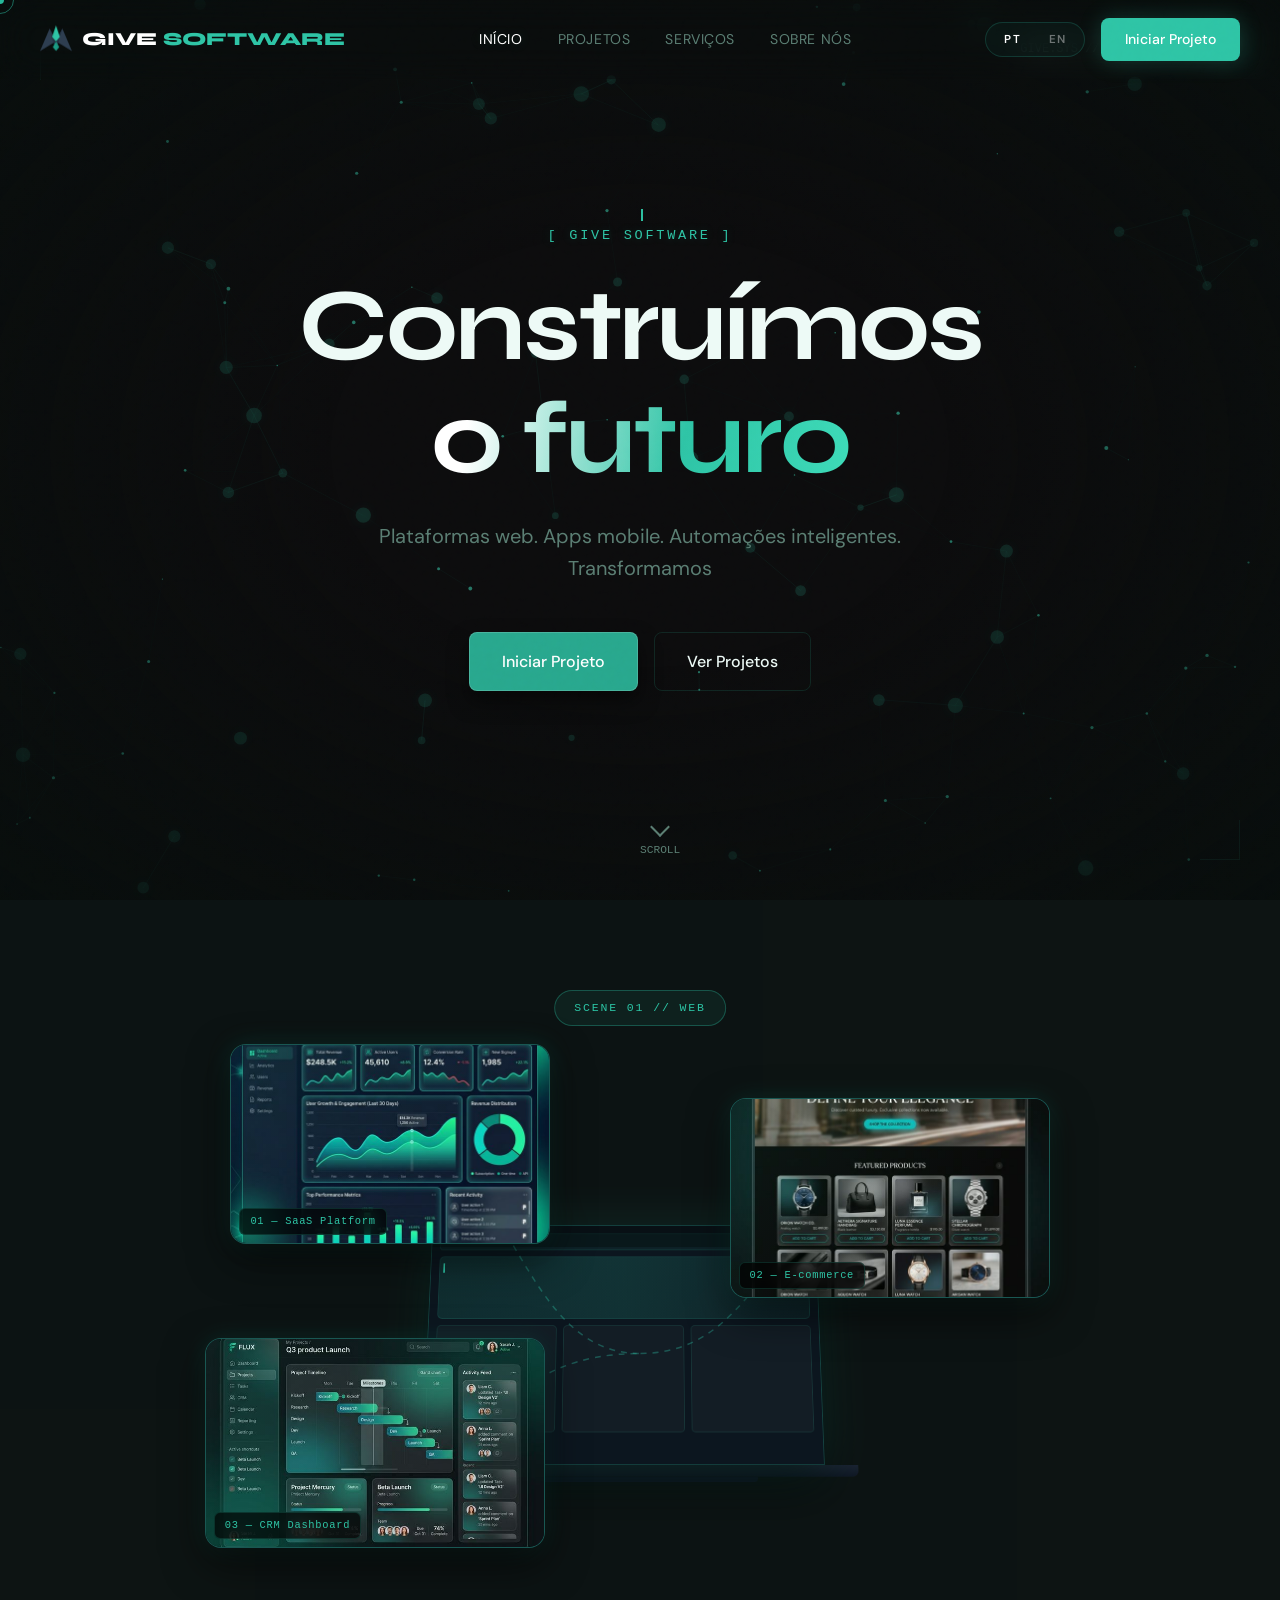
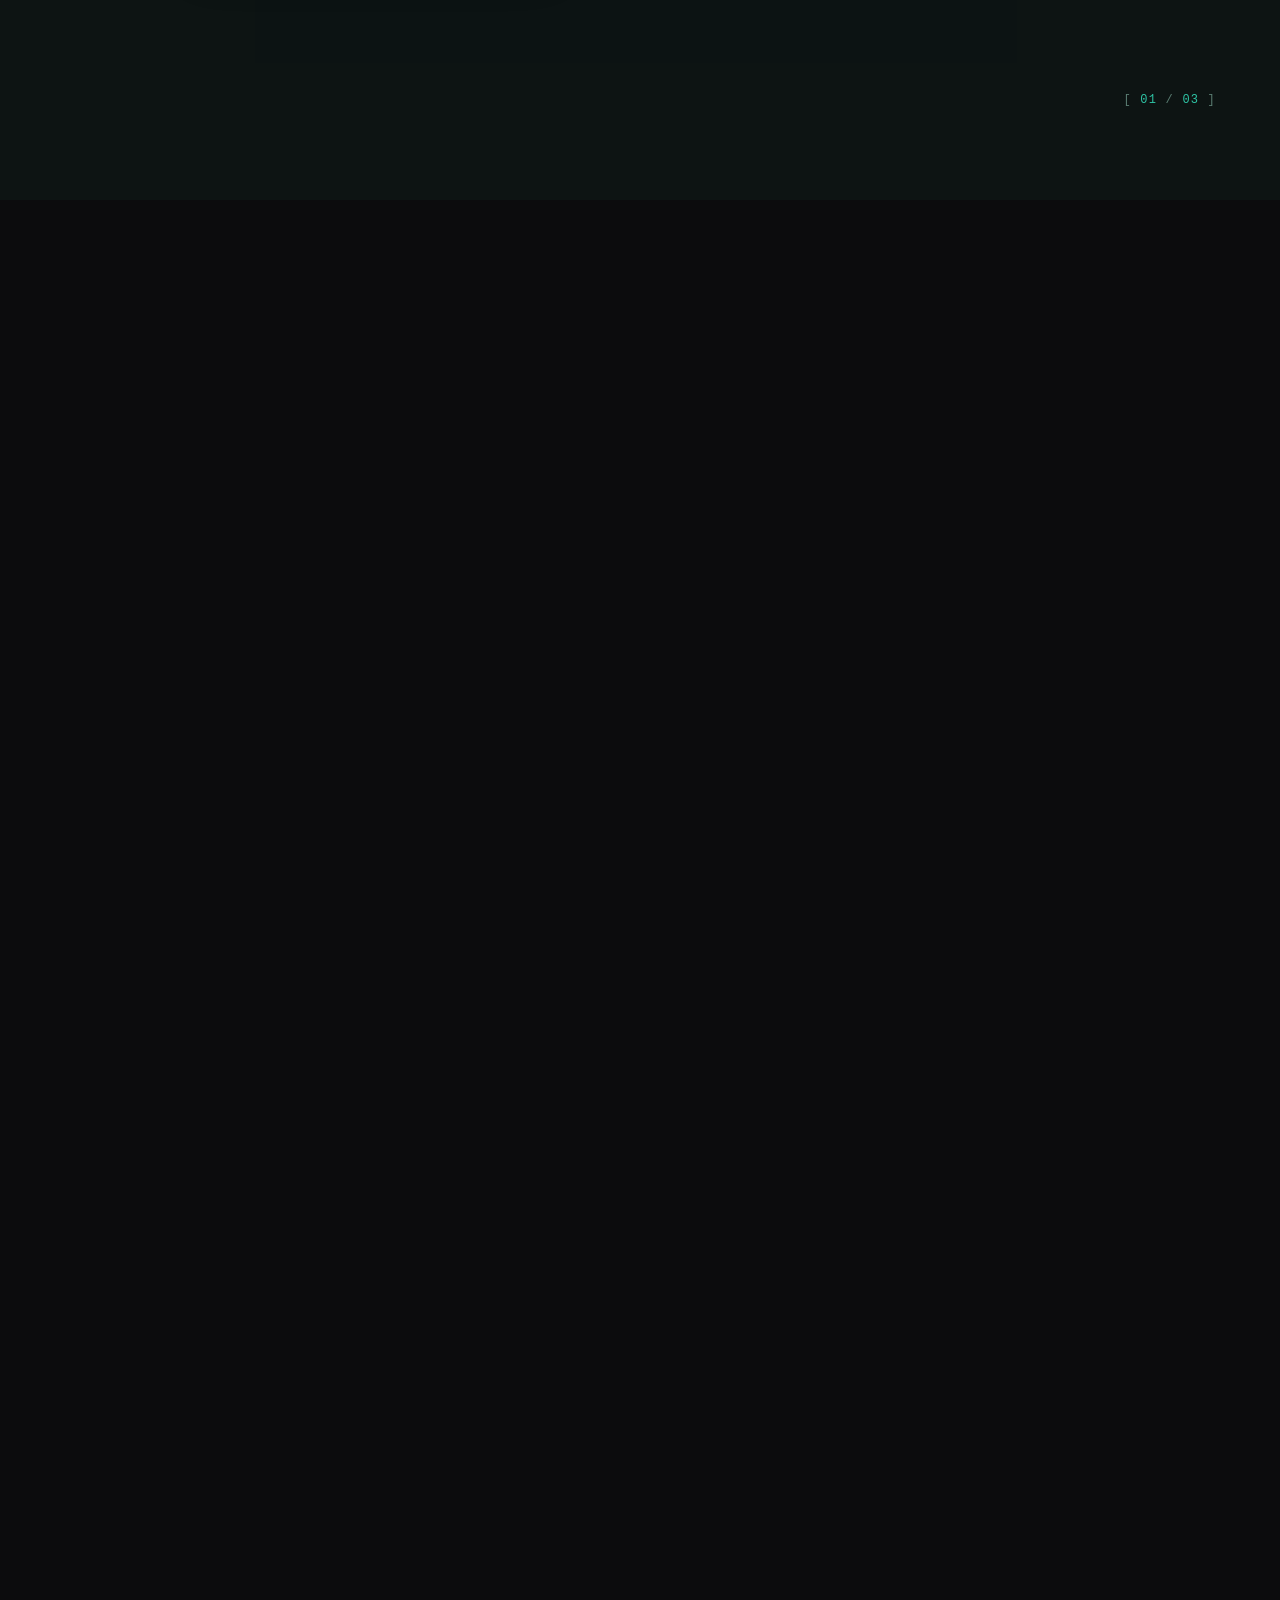
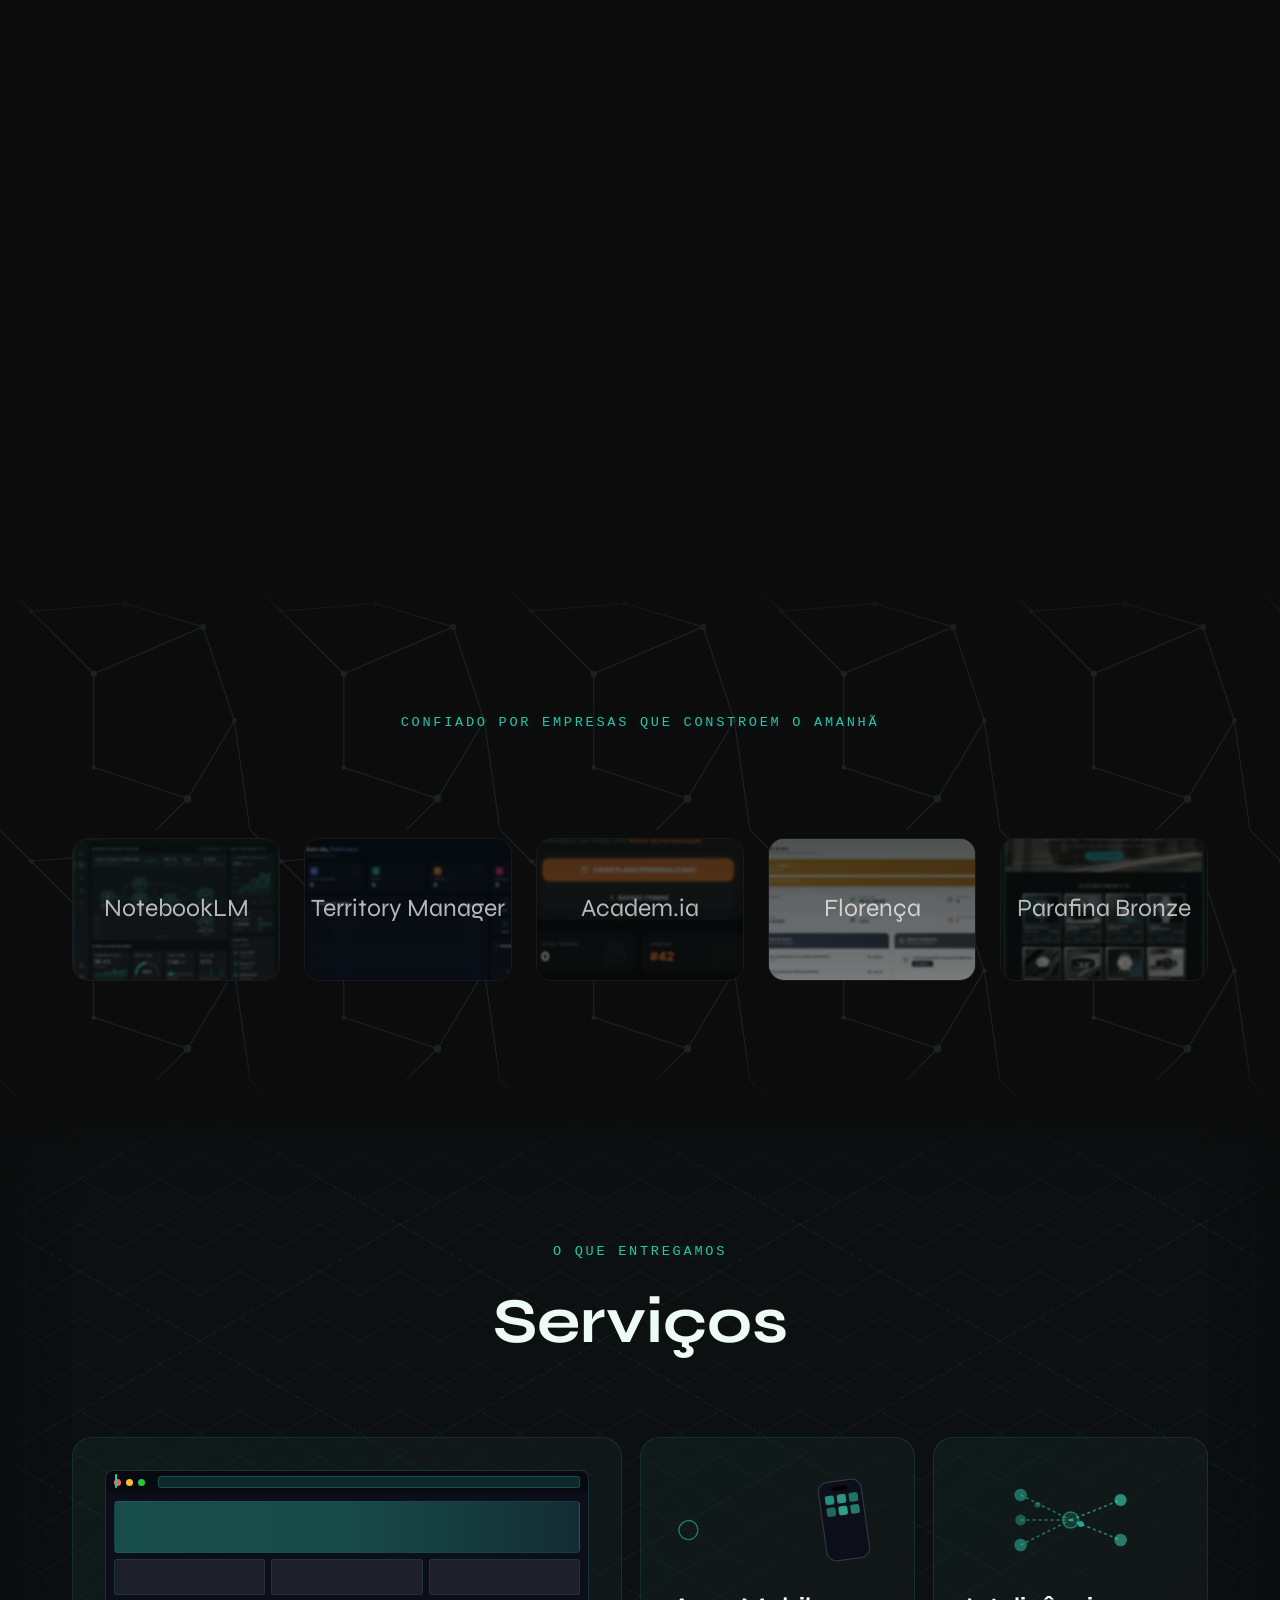
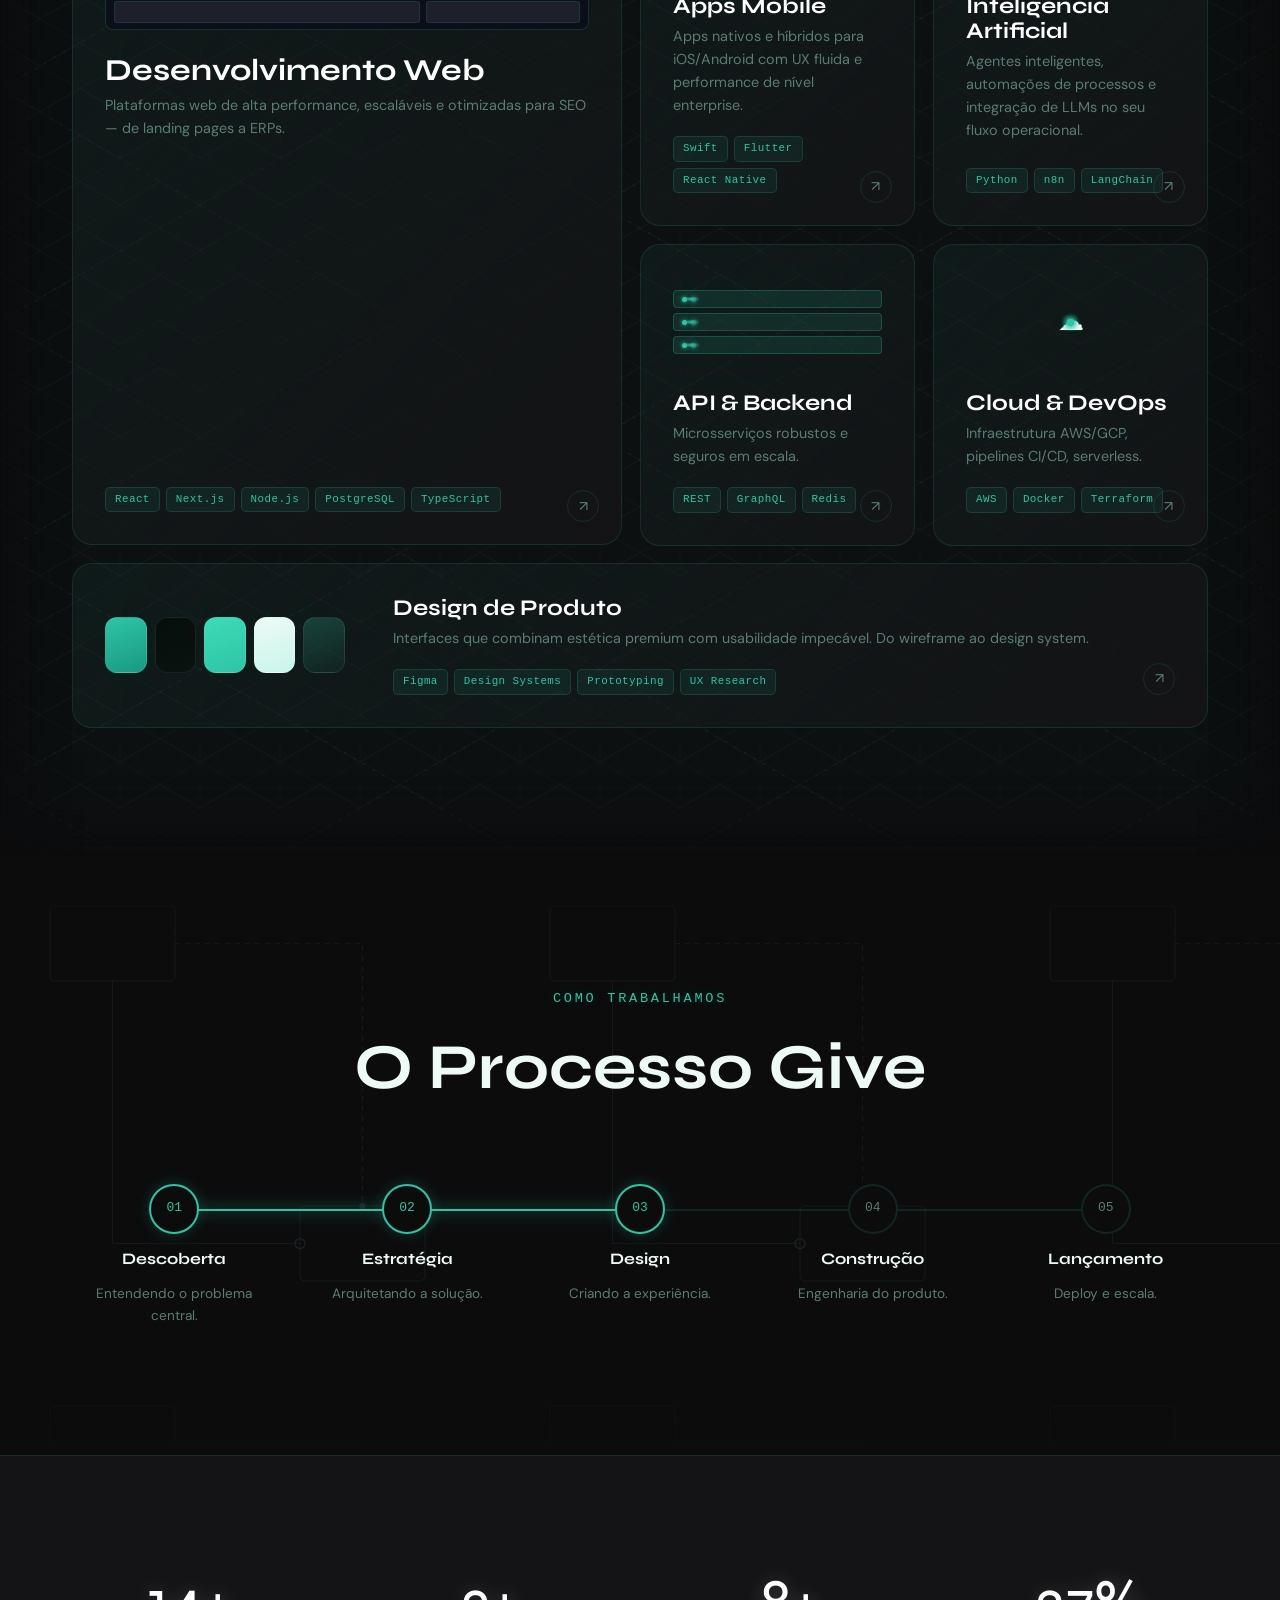
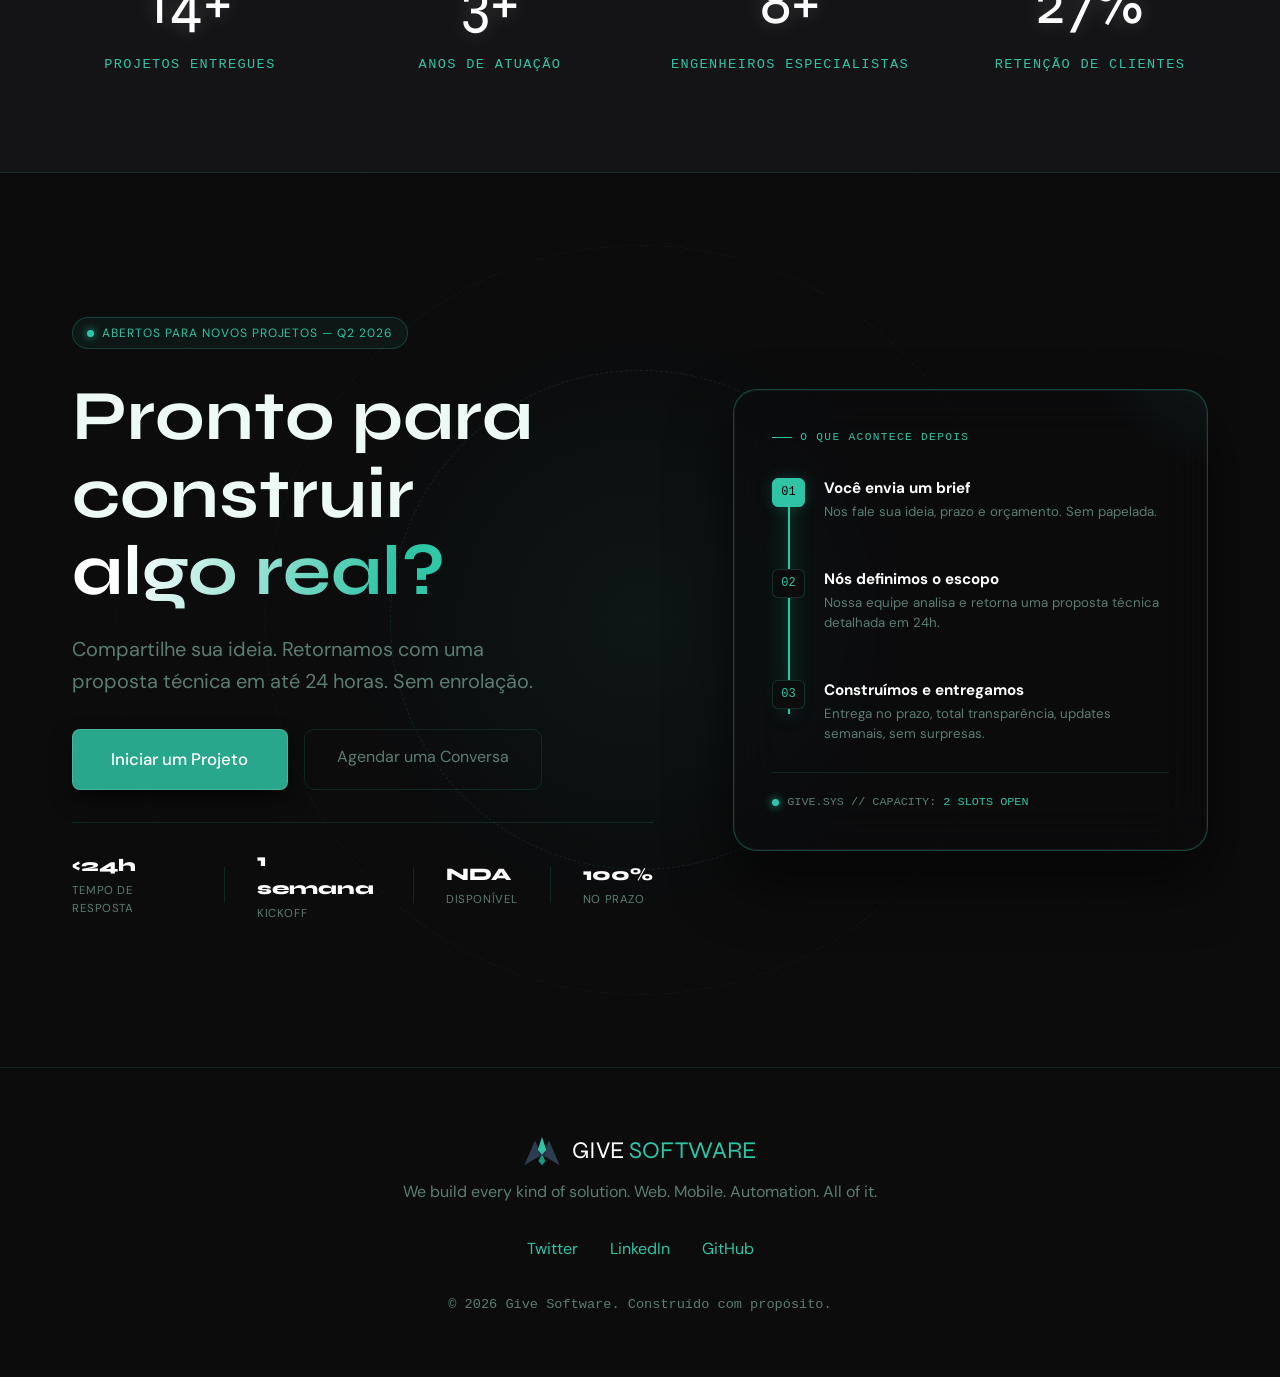
==== index.html @ 3ec0710e "Initial commit" ====
<!DOCTYPE html>
<html lang="pt-BR">
<head>
  <meta charset="UTF-8">
  <meta name="viewport" content="width=device-width, initial-scale=1.0">
  <title>Give Software | Premium Tech Solutions</title>
  
  <link rel="preconnect" href="https://fonts.googleapis.com">
  <link rel="preconnect" href="https://fonts.gstatic.com" crossorigin>
  <link href="https://fonts.googleapis.com/css2?family=DM+Sans:wght@400;500&family=Syne:wght@700;800&display=swap" rel="stylesheet">
  <script src="lang.js"></script>
  <style>
    /* ── LANG TOGGLE — styles injected by lang.js ── */
    :root {
      --bg: #0c0c0d;
      --bg-2: #141416;
      --bg-card: #161618;
      --accent: #2ec4a5;
      --accent-glow: rgba(46,196,165,0.22);
      --accent-dim: rgba(46,196,165,0.08);
      --text: #edfaf6;
      --text-muted: #5a7d72;
      --border: rgba(46,196,165,0.14);
      --border-accent: rgba(46,196,165,0.32);
      --radius: 16px;
      --font-display: 'Syne', sans-serif;
      --font-body: 'DM Sans', sans-serif;
    }

    * {
      box-sizing: border-box;
      margin: 0;
      padding: 0;
    }

    body {
      background-color: #0c0c0d;
      color: var(--text);
      font-family: var(--font-body);
      overflow-x: hidden;
      line-height: 1.6;
    }

    /* ── Cinematic Noise ── */
    body::after {
      content: ""; position: fixed; inset: 0; pointer-events: none; z-index: 9999;
      background-image: url("data:image/svg+xml,%3Csvg viewBox='0 0 200 200' xmlns='http://www.w3.org/2000/svg'%3E%3Cfilter id='noiseFilter'%3E%3CfeTurbulence type='fractalNoise' baseFrequency='0.7' numOctaves='3' stitchTiles='stitch'/%3E%3C/filter%3E%3Crect width='100%25' height='100%25' filter='url(%23noiseFilter)'/%3E%3C/svg%3E");
      opacity: 0.05; mix-blend-mode: overlay;
    }

    h1, h2, h3, h4 {
      font-family: var(--font-display);
      line-height: 1.1;
      margin-bottom: 1rem;
    }

    a {
      color: inherit;
      text-decoration: none;
    }

    /* Typography */
    .hero-h1 {
      font-size: clamp(3rem, 8vw, 7.5rem);
      letter-spacing: -0.03em;
      margin-bottom: 1.5rem;
    }

    .hero-h1 .glow-text {
      background: linear-gradient(100deg, #fff 10%, #2ec4a5 60%, #3ddbb8 100%);
      -webkit-background-clip: text;
      background-clip: text;
      -webkit-text-fill-color: transparent;
      display: inline-block;
    }

    .pre-title {
      font-family: monospace;
      font-size: 0.85rem;
      letter-spacing: 0.2em;
      color: var(--accent);
      text-transform: uppercase;
      margin-bottom: 1.5rem;
      display: inline-block;
      text-shadow: 0 0 10px var(--accent-glow);
    }

    .sub-title {
      font-size: clamp(1rem, 2vw, 1.25rem);
      color: var(--text-muted);
      max-width: 600px;
      margin: 0 auto 3rem;
    }

    /* Hero Section */
    .hero {
      position: relative;
      height: 100vh;
      display: flex;
      flex-direction: column;
      align-items: center;
      justify-content: center;
      text-align: center;
      overflow: hidden;
    }

    #hero-canvas {
      position: absolute;
      top: 0; left: 0; width: 100%; height: 100%;
      z-index: 0;
      opacity: 0.6;
    }

    .hero-content {
      position: relative;
      z-index: 2;
      padding: 0 2rem;
    }

    /* HUD Elements */
    .hud-corner {
      position: absolute;
      width: 40px; height: 40px;
      border: 1px solid var(--border);
      opacity: 0.5;
      z-index: 1;
    }
    .hud-tl { top: 40px; left: 40px; border-right: none; border-bottom: none; }
    .hud-br { bottom: 40px; right: 40px; border-left: none; border-top: none; }
    
    .status-bar {
      position: absolute;
      top: 40px; right: 40px;
      font-family: monospace;
      font-size: 0.75rem;
      color: var(--text-muted);
      z-index: 2;
      display: flex;
      align-items: center;
      gap: 10px;
    }

    .blink {
      width: 8px; height: 12px;
      background: var(--accent);
      display: inline-block;
      animation: blink 1s step-end infinite;
    }

    @keyframes blink { 50% { opacity: 0; } }



    /* CTA Buttons (Glassmorphic) */
    .btn-group {
      display: flex;
      gap: 1rem;
      justify-content: center;
    }

    .btn {
      padding: 1rem 2rem;
      border-radius: 8px;
      font-weight: 500;
      font-family: var(--font-body);
      cursor: pointer;
      transition: all 0.3s ease;
      display: inline-flex;
      align-items: center;
      justify-content: center;
    }

    .btn-primary { 
      background: rgba(46,196,165,0.85); border: 1px solid rgba(255,255,255,0.15);
      color: #fff; position: relative; overflow: hidden;
      box-shadow: 0 10px 20px rgba(0,0,0,0.5); 
    }
    .btn-primary::after {
      content: ''; position: absolute; inset: 0;
      background: linear-gradient(105deg, transparent, rgba(255,255,255,0.4), transparent);
      transform: translateX(-100%); transition: transform 0.6s ease;
    }
    .btn-primary:hover { 
      background: rgba(46,196,165,1); transform: translateY(-2px);
      box-shadow: 0 15px 30px rgba(0,0,0,0.6), inset 0 1px 0 rgba(255,255,255,0.2); 
    }
    .btn-primary:hover::after { transform: translateX(100%); }

    .btn-ghost {
      background: transparent;
      color: var(--text);
      border: 1px solid var(--border);
      backdrop-filter: blur(5px);
    }

    .btn-ghost:hover {
      border-color: rgba(255,255,255,0.3);
      transform: translateY(-2px);
      background: rgba(255,255,255,0.05);
    }

    .scroll-indicator {
      position: absolute;
      bottom: 40px;
      left: 50%;
      transform: translateX(-50%);
      display: flex;
      flex-direction: column;
      align-items: center;
      gap: 8px;
      font-family: monospace;
      font-size: 0.7rem;
      color: var(--text-muted);
      z-index: 2;
    }

    .chevron {
      width: 14px; height: 14px;
      border-right: 2px solid var(--text-muted);
      border-bottom: 2px solid var(--text-muted);
      transform: rotate(45deg);
      animation: bounce 2s infinite;
    }

    @keyframes bounce {
      0%, 20%, 50%, 80%, 100% { transform: translateY(0) rotate(45deg); }
      40% { transform: translateY(-10px) rotate(45deg); }
      60% { transform: translateY(-5px) rotate(45deg); }
    }

    /* Scroll animations config */
    .hero-entrance {
      opacity: 0;
      transform: translateY(20px);
      animation: fadeUp 0.8s cubic-bezier(0.16, 1, 0.3, 1) forwards;
    }

    @keyframes fadeUp {
      to { opacity: 1; transform: translateY(0); }
    }

    .delay-1 { animation-delay: 0.2s; }
    .delay-2 { animation-delay: 0.4s; }
    .delay-3 { animation-delay: 0.6s; }
    .delay-4 { animation-delay: 0.8s; }

    /* --- SCROLL JOURNEY --- */
    .journey{position:relative;height:320vh}
    .journey-sticky{position:sticky;top:0;height:100vh;overflow:hidden;display:flex;align-items:center;justify-content:center}

    /* progress bar */
    .journey-bar{position:absolute;top:0;left:0;height:2px;background:linear-gradient(90deg,var(--blue),var(--cyan));width:0;z-index:10;transition:width .05s linear;box-shadow:0 0 12px var(--blue-glow)}

    /* scene label */
    .scene-badge{position:absolute;top:10%;left:50%;transform:translateX(-50%);font-family:monospace;font-size:.72rem;letter-spacing:.16em;color:var(--accent);border:1px solid var(--border-accent);background:var(--accent-dim);padding:.5rem 1.2rem;border-radius:20px;opacity:0;transition:opacity .5s;pointer-events:none}
    .scene-bottom{position:absolute;bottom:10%;left:0;right:0;text-align:center;opacity:0;transform:translateY(16px);transition:all .5s;pointer-events:none}
    .scene-bottom h3{font-family:var(--font-display);font-size:clamp(1.6rem,3vw,2.4rem);font-weight:800;letter-spacing:-.02em;margin-bottom:.5rem;color:#fff}
    .scene-bottom p{color:var(--text-muted);font-size:.95rem}

    /* floating code fragments — hidden */
    .code-frag{display:none}

    /* ── PROJECT SHOWCASE ORBITALS ───────────────────── */
    /* Orbital wrapper: handles absolute positioning & continuous float */
    .proj-orbital {
      position: absolute;
      z-index: 10;
      animation: orbitFloat var(--fd, 4.5s) ease-in-out infinite;
      animation-delay: var(--fdel, 0s);
    }
    @keyframes orbitFloat {
      0%, 100% { transform: translateY(0); }
      50% { transform: translateY(-16px); }
    }

    /* Card core: handles entrance scale/opacity and cinematic hover */
    .proj-card {
      position: relative;
      width: 100%; height: 100%;
      border-radius: 16px;
      overflow: hidden;
      border: 1px solid rgba(46,196,165,.4);
      background: #0c0f1a; /* SOLID BACKGROUND */
      pointer-events: auto;
      transition: opacity .6s cubic-bezier(.16,1,.3,1), transform .8s cubic-bezier(.16,1,.3,1), box-shadow .5s ease;
      box-shadow: 0 10px 40px rgba(0,0,0,.8);
    }
    .proj-card img {
      width: 100%; height: 100%;
      object-fit: cover; display: block;
      transition: transform .6s ease;
    }
    /* thin teal shimmer on top of each card */
    .proj-card::before {
      content: '';
      position: absolute; inset: 0;
      background: linear-gradient(135deg, rgba(46,196,165,.08) 0%, transparent 65%);
      z-index: 1; pointer-events: none;
    }
    /* bottom label */
    .proj-chip {
      position: absolute; bottom: 8px; left: 8px;
      font-family: monospace; font-size: .65rem; letter-spacing: .07em;
      color: var(--accent); background: rgba(0,0,0,.7);
      backdrop-filter: blur(8px); padding: 4px 10px;
      border-radius: 6px; border: 1px solid rgba(46,196,165,.18);
      z-index: 2; white-space: nowrap;
    }
    .proj-card.pc-visible {
      opacity: 1;
      transform: scale(1) translateY(0);
      box-shadow: 0 15px 40px rgba(0,0,0,.6), 0 0 25px rgba(46,196,165,.15);
    }
    .proj-card.pc-visible:hover {
      transform: scale(1.04) translateY(-4px);
      box-shadow: 0 25px 60px rgba(0,0,0,.8), 0 0 50px rgba(46,196,165,.4);
      border-color: rgba(46,196,165,.6);
    }
    .proj-card.pc-visible:hover img {
      transform: scale(1.05);
    }

    /* connection line SVG canvas */
    .scene-connector {
      position: absolute; inset: 0;
      pointer-events: none; z-index: 5;
      width: 100%; height: 100%;
      overflow: visible;
    }
    .conn-path {
      stroke: rgba(46,196,165,.35);
      stroke-width: 1.5;
      stroke-dasharray: 6 6;
      fill: none;
      opacity: 0;
      transition: opacity .8s ease .3s; /* fade in slightly after card */
    }
    .conn-path.cp-visible { opacity: 1; }

    /* ── SCENE 1 (WEB) ── laptop + 3 project floaters */
    .laptop-wrap{position:relative;transform-style:preserve-3d;perspective:1000px;transition:transform .05s linear}
    .laptop-body{width:min(480px,68vw);height:min(300px,43vw);background:rgba(12,15,26,.95);border:1.5px solid rgba(46,196,165,.25);border-radius:12px 12px 0 0;position:relative;overflow:hidden;box-shadow:0 0 60px rgba(46,196,165,.12),0 30px 60px rgba(0,0,0,.7)}
    .laptop-notch{position:absolute;top:0;left:0;right:0;height:28px;background:rgba(0,0,0,.4);display:flex;align-items:center;padding:0 12px;gap:6px}
    .notch-dot{width:9px;height:9px;border-radius:50%}
    .laptop-screen{padding:10px;height:calc(100% - 28px);display:flex;flex-direction:column;gap:8px}
    .ls-nav{height:22px;background:rgba(46,196,165,.07);border-radius:4px;border:1px solid rgba(46,196,165,.15)}
    .ls-hero{height:80px;background:linear-gradient(135deg,rgba(46,196,165,.14),rgba(61,219,184,.07));border-radius:6px;border:1px solid rgba(46,196,165,.15);position:relative;overflow:hidden}
    .ls-hero::after{content:"";position:absolute;inset:0;background:linear-gradient(90deg,transparent,rgba(46,196,165,.06),transparent);animation:shimmer 2.5s infinite}
    @keyframes shimmer{from{transform:translateX(-100%)}to{transform:translateX(100%)}}
    .ls-grid{display:flex;gap:8px;flex:1}
    .ls-card{flex:1;border-radius:5px;background:rgba(255,255,255,.03);border:1px solid var(--border)}
    .laptop-base{width:min(520px,74vw);height:14px;background:linear-gradient(180deg,#1a1d2e,#0f1020);border-radius:0 0 8px 8px;margin:0 auto}
    .laptop-foot{width:min(280px,40vw);height:6px;background:#0f1020;border-radius:0 0 4px 4px;margin:0 auto}
    /* Orbital Dimensions & Layout Positioning */
    /* web scene project orbitals */
    .orb-web-1 { width: min(320px,30vw); height: min(200px,19vw); left: 18%; top: 16%; }
    .orb-web-2 { width: min(320px,30vw); height: min(200px,19vw); right: 18%; top: 22%; }
    .orb-web-3 { width: min(340px,32vw); height: min(210px,20vw); left: 16%; bottom: 28%; }

    /* mobile scene project orbitals */
    .orb-mob-1 { width: min(210px,26vw); height: min(390px,49vw); left: 32%; top: 50%; margin-top: -195px; }
    .orb-mob-2 { width: min(210px,26vw); height: min(390px,49vw); right: 32%; top: 50%; margin-top: -115px; }

    /* automation scene project orbitals */
    .orb-auto-1 { width: min(325px,30vw); height: min(185px,17vw); left: 22%; top: 50%; margin-top: -140px; }
    .orb-auto-2 { width: min(325px,30vw); height: min(185px,17vw); right: 22%; top: 50%; margin-top: -20px; }

    /* RESPONSIVE OVERRIDE FOR ORBITALS (Prevent overlap) */
    @media (max-width: 1200px) {
      .orb-web-1 { left: 8%; }
      .orb-web-2 { right: 8%; }
      .orb-web-3 { left: 10%; }
      .orb-mob-1 { left: 15%; }
      .orb-mob-2 { right: 15%; }
    }
    @media (max-width: 900px) {
      .orb-web-1 { width: min(220px,35vw); left: 4%; top: 18%; }
      .orb-web-2 { width: min(220px,35vw); right: 4%; top: 24%; }
      .orb-web-3 { width: min(240px,38vw); left: 5%; bottom: 22%; }
      
      .orb-mob-1 { width: min(150px,34vw); height: min(200px,45vw); left: 3%; margin-top: -230px; }
      .orb-mob-2 { width: min(150px,34vw); height: min(200px,45vw); right: 3%; margin-top: 20px; }
      
      .orb-auto-1 { width: min(180px,38vw); height: min(120px,20vw); left: 4%; margin-top: -160px; }
      .orb-auto-2 { width: min(180px,38vw); height: min(120px,20vw); right: 4%; margin-top: 40px; }
    }
    @media (max-width: 480px) {
      /* Scene 1 (Web) Vertical fixes */
      .orb-web-1 { width: 44vw; height: auto; aspect-ratio: 16/10; left: 4%; top: 6%; margin-top: 0; }
      .orb-web-2 { width: 44vw; height: auto; aspect-ratio: 16/10; right: 4%; top: 20%; margin-top: 0; }
      .orb-web-3 { width: 48vw; height: auto; aspect-ratio: 16/10; left: 50%; bottom: 20%; transform: translateX(-50%); top: auto; }

      /* Scene 2 (Mobile) Vertical fixes */
      .orb-mob-1 { width: 38vw; height: auto; aspect-ratio: 9/16; left: 4%; top: 8%; margin-top: 0; }
      .orb-mob-2 { width: 38vw; height: auto; aspect-ratio: 9/16; right: 4%; bottom: 22%; top: auto; margin-top: 0; }
      #phone-wrap { max-width: 60vw; }
      
      /* Scene 3 (Automation) Vertical fixes */
      #robot-canvas { max-width: 75vw; margin-bottom: 40px; }
      .orb-auto-1 { width: 48vw; height: auto; aspect-ratio: 16/10; left: 4%; top: 12%; margin-top: 0; }
      .orb-auto-2 { width: 48vw; height: auto; aspect-ratio: 16/10; right: 4%; bottom: 22%; top: auto; margin-top: 0; }
      
      /* Clear global mobile filters that could cause blur/transparency confusion */
      .orb-web-1, .orb-web-2, .orb-web-3, .orb-mob-1, .orb-mob-2, .orb-auto-1, .orb-auto-2 {
        transform: none !important;
        opacity: 1 !important;
      }
    }

    /* SCENE 2 — phone */
    .phone-wrap{transform-style:preserve-3d;perspective:1000px;transition:transform .05s linear}
    .phone-body{width:min(200px,28vw);height:min(420px,60vw);background:#0c0f1a;border:2px solid rgba(255,255,255,.14);border-radius:36px;position:relative;overflow:hidden;box-shadow:0 0 50px rgba(46,196,165,.14),0 30px 60px rgba(0,0,0,.7)}
    .phone-island{position:absolute;top:12px;left:50%;transform:translateX(-50%);width:80px;height:22px;background:#000;border-radius:14px;z-index:5}
    .phone-screen{padding:44px 12px 12px;display:flex;flex-direction:column;gap:8px;height:100%}
    .ps-status{height:14px;display:flex;justify-content:space-between;align-items:center}
    .ps-dot{width:30px;height:5px;background:rgba(46,196,165,.4);border-radius:3px}
    .ps-card{border-radius:12px;background:linear-gradient(135deg,rgba(46,196,165,.11),rgba(61,219,184,.06));border:1px solid rgba(46,196,165,.14);padding:10px}
    .ps-card-h{height:9px;width:60%;background:rgba(255,255,255,.1);border-radius:3px;margin-bottom:6px}
    .ps-card-b{height:7px;width:80%;background:rgba(255,255,255,.05);border-radius:3px}
    .ps-list{display:flex;flex-direction:column;gap:6px;flex:1}
    .ps-item{height:30px;background:rgba(255,255,255,.03);border-radius:8px;border:1px solid var(--border);display:flex;align-items:center;padding:0 8px;gap:7px}
    .ps-icon{width:16px;height:16px;border-radius:4px;background:rgba(46,196,165,.2);flex-shrink:0}
    .ps-line{height:6px;flex:1;background:rgba(255,255,255,.06);border-radius:3px}
    .ps-nav-bar{height:34px;display:flex;align-items:center;justify-content:space-around;border-top:1px solid var(--border);padding-top:5px}
    .ps-nav-ico{width:20px;height:20px;border-radius:5px;background:rgba(255,255,255,.05)}
    .ps-nav-ico.active{background:rgba(46,196,165,.25)}
    /* badge bounce */
    .badge-notif{position:absolute;top:-6px;right:-6px;width:16px;height:16px;background:#ef4444;border-radius:50%;font-size:.55rem;color:#fff;display:flex;align-items:center;justify-content:center;font-family:monospace;animation:popIn .4s cubic-bezier(.34,1.56,.64,1) forwards;opacity:0}
    @keyframes popIn{to{opacity:1;transform:scale(1)}}
    /* SCENE 3 — robot */
    #robot-canvas{display:block;position:relative;z-index:10; max-width: 90vw; height: auto;}

    /* Below Fold Sections */
    .section {
      padding: 8rem 2rem;
      max-width: 1200px;
      margin: 0 auto;
    }

    /* ── Structural Blueprint Backgrounds ── */
    #work, #services, #process {
      position: relative;
    }
    #work::before, #services::before, #process::before {
      content: ""; position: absolute; top: 0; bottom: 0;
      width: 100vw; left: 50%; transform: translateX(-50%);
      z-index: -1; pointer-events: none;
    }
    #work::before {
      background-image: 
        url("data:image/svg+xml,%3Csvg width='160' height='160' xmlns='http://www.w3.org/2000/svg'%3E%3Cpath d='M20 20 L60 60 M60 60 L60 120 M60 120 L120 140 M120 140 L150 90 M150 90 L130 30 M130 30 L80 15 M80 15 L20 20 M60 60 L130 30 M150 90 L160 160 M0 0 L20 20 M120 140 L100 160' stroke='%23192224' stroke-width='0.7' fill='none'/%3E%3Ccircle cx='20' cy='20' r='1.5' fill='%23192224'/%3E%3Ccircle cx='60' cy='60' r='2' fill='%23192224'/%3E%3Ccircle cx='60' cy='120' r='1.5' fill='%23192224'/%3E%3Ccircle cx='120' cy='140' r='2.5' fill='%23192224'/%3E%3Ccircle cx='150' cy='90' r='1.5' fill='%23192224'/%3E%3Ccircle cx='130' cy='30' r='2' fill='%23192224'/%3E%3Ccircle cx='80' cy='15' r='1.5' fill='%23192224'/%3E%3C/svg%3E");
      background-size: 250px 250px;
      mask-image: linear-gradient(to bottom, transparent, black 10%, black 90%, transparent);
      -webkit-mask-image: linear-gradient(to bottom, transparent, black 10%, black 90%, transparent);
    }
    #services::before {
      background-color: #0d1011; 
      background-image: 
        url("data:image/svg+xml,%3Csvg width='120' height='69.6' xmlns='http://www.w3.org/2000/svg'%3E%3Cpath d='M60 0 L120 34.8 L60 69.6 L0 34.8 Z M0 34.8 L60 69.6 M60 69.6 L120 34.8 M60 34.8 L60 69.6' stroke='%23161d1f' stroke-width='0.5' fill='none'/%3E%3C/svg%3E"),
        url("data:image/svg+xml,%3Csvg width='360' height='208.8' xmlns='http://www.w3.org/2000/svg'%3E%3Cpath d='M180 0 L360 104.4 L180 208.8 L0 104.4 Z' stroke='%23182224' stroke-dasharray='2 8' stroke-width='1' fill='none'/%3E%3C/svg%3E");
      background-size: 80px 46.4px, 400px 232px;
      box-shadow: inset 0 30px 60px var(--bg), inset 0 -30px 60px var(--bg);
    }
    #process::before {
      background-image: 
        url("data:image/svg+xml,%3Csvg width='400' height='400' xmlns='http://www.w3.org/2000/svg'%3E%3Crect x='40' y='40' width='100' height='60' rx='4' stroke='%23192224' stroke-width='0.5' fill='none'/%3E%3Crect x='240' y='280' width='100' height='60' rx='4' stroke='%23192224' stroke-width='0.5' fill='none'/%3E%3Cpath d='M140 70 L290 70 L290 280' stroke='%23192224' stroke-width='0.5' stroke-dasharray='4' fill='none'/%3E%3Ccircle cx='290' cy='280' r='2.5' fill='%23192224'/%3E%3Cpath d='M90 100 L90 310 L240 310' stroke='%23192224' stroke-width='0.5' fill='none'/%3E%3Ccircle cx='240' cy='310' r='4' stroke='%23192224' fill='none'/%3E%3C/svg%3E");
      background-size: 500px 500px;
      mask-image: linear-gradient(to bottom, transparent, black 15%, black 85%, transparent);
      -webkit-mask-image: linear-gradient(to bottom, transparent, black 15%, black 85%, transparent);
    }

    .section-header {
      text-align: center;
      margin-bottom: 5rem;
    }
    .section-title {
      font-size: clamp(2.5rem, 5vw, 4rem);
    }

    /* Trusted By / Client Roster Cinematic Reveal */
    .trusted-grid {
      display: grid;
      grid-template-columns: repeat(5, 1fr);
      gap: 1.5rem;
      position: relative;
    }
    @media (max-width: 1100px) {
      .trusted-grid { grid-template-columns: repeat(3, 1fr); }
    }
    @media (max-width: 768px) {
      .trusted-grid { grid-template-columns: repeat(2, 1fr); }
    }
    @media (max-width: 480px) {
      .trusted-grid { grid-template-columns: 1fr; }
    }
    .trusted-item {
      aspect-ratio: 16/11;
      display: flex;
      align-items: center;
      justify-content: center;
      border: 1px solid rgba(255,255,255,0.06);
      border-radius: var(--radius);
      background: rgba(12,12,14,0.4);
      backdrop-filter: blur(8px); -webkit-backdrop-filter: blur(8px);
      font-family: var(--font-display);
      font-size: 1.55rem;
      color: var(--text-muted);
      cursor: crosshair;
      transition: all 0.5s cubic-bezier(0.16, 1, 0.3, 1);
      position: relative;
      overflow: hidden;
      transform-style: preserve-3d;
    }
    .ti-bg {
      position: absolute; inset: -10px; z-index: 0;
      background-image: var(--bg-img);
      background-size: cover; background-position: center;
      opacity: 0.6; filter: grayscale(20%) blur(1px); transform: scale(1.02);
      transition: all 0.7s cubic-bezier(0.16, 1, 0.3, 1);
    }
    .ti-overlay {
      position: absolute; inset: 0; z-index: 1;
      background: linear-gradient(180deg, rgba(6,14,12,0.85) 0%, rgba(6,14,12,0.4) 100%);
      opacity: 0.6; transition: all 0.7s ease;
    }
    .ti-text {
      position: relative; z-index: 2;
      transition: all 0.5s cubic-bezier(0.16, 1, 0.3, 1);
      pointer-events: none;
      color: rgba(255,255,255,0.7);
    }
    .trusted-item:hover {
      border-color: var(--accent);
      transform: translateY(-6px);
      box-shadow: 0 25px 50px rgba(0,0,0,0.6), inset 0 1px 0 rgba(255,255,255,0.1);
    }
    .trusted-item:hover .ti-bg {
      opacity: 1; filter: grayscale(0%) blur(0px); transform: scale(1);
    }
    .trusted-item:hover .ti-overlay { opacity: 0.4; }
    .trusted-item:hover .ti-text {
      color: #fff; text-shadow: 0 4px 15px rgba(0,0,0,0.9); transform: scale(1.08);
    }

    .hover-card {
      position: fixed;
      width: 320px;
      background: rgba(13, 17, 23, 0.8);
      backdrop-filter: blur(24px);
      border: 1px solid var(--border-accent);
      border-radius: 12px;
      padding: 1.5rem;
      pointer-events: none;
      opacity: 0;
      transform: scale(0.92) translate(-50%, -100%);
      transition: opacity 0.2s ease, transform 0.2s ease;
      z-index: 10000002;
      box-shadow: 0 30px 60px rgba(0,0,0,0.6);
    }
    .hover-card.active {
      opacity: 1;
      transform: scale(1) translate(-50%, -110%);
    }
    .hc-title { font-family: var(--font-display); font-weight: 700; color: var(--accent); margin-bottom: 0.5rem; font-size: 1.1rem; }
    .hc-desc { font-size: 0.9rem; color: #fff; margin-bottom: 0.8rem; line-height: 1.4; }
    .hc-metric { font-family: monospace; font-size: 0.78rem; font-weight: 700; color: #10b981; text-transform: uppercase; letter-spacing: 0.05em; }

    /* ── SERVICES BENTO ────────────────────────────── */
    .services-bento {
      display: grid;
      grid-template-columns: 2fr 1fr 1fr;
      grid-template-rows: auto auto;
      gap: 1.1rem;
    }
    .sb-card {
      background: linear-gradient(135deg, rgba(46,196,165,.06), #141416);
      border: 1px solid var(--border);
      border-radius: 20px;
      padding: 2rem;
      position: relative;
      overflow: hidden;
      transition: all 0.4s cubic-bezier(.16,1,.3,1);
      display: flex;
      flex-direction: column;
    }
    /* hover spotlight */
    .sb-card::before {
      content: '';
      position: absolute;
      inset: 0;
      background: radial-gradient(circle at var(--mx,50%) var(--my,50%), rgba(46,196,165,.08) 0%, transparent 65%);
      opacity: 0;
      transition: opacity .3s;
      pointer-events: none;
      z-index: 0;
    }
    .sb-card:hover::before { opacity: 1; }
    .sb-card:hover {
      border-color: var(--border-accent);
      transform: translateY(-5px);
      box-shadow: 0 16px 50px rgba(46,196,165,.1);
    }
    .sb-card-web { grid-column: 1; grid-row: 1 / 3; }
    .sb-card-mobile { grid-column: 2; grid-row: 1; }
    .sb-card-ai { grid-column: 3; grid-row: 1; }
    .sb-card-backend { grid-column: 2; grid-row: 2; }
    .sb-card-cloud { grid-column: 3; grid-row: 2; }
    .sb-card-design { grid-column: 1 / 4; grid-row: 3; flex-direction: row; align-items: center; gap: 3rem; }
    .sb-card > * { position: relative; z-index: 1; }
    /* visual area */
    .sb-vis { flex-shrink: 0; margin-bottom: 1.5rem; position: relative; }
    .sb-card-web .sb-vis { height: 160px; }
    .sb-card-mobile .sb-vis, .sb-card-ai .sb-vis { height: 100px; }
    .sb-card-backend .sb-vis, .sb-card-cloud .sb-vis { height: 90px; }
    .sb-card-design .sb-vis { width: 240px; height: 80px; margin-bottom: 0; flex-shrink: 0; }
    /* card title */
    .sb-card h3 { font-family: var(--font-display); font-size: 1.4rem; margin-bottom: .4rem; color: #fff; }
    .sb-card-web h3 { font-size: 1.9rem; }
    .sb-card p { color: var(--text-muted); font-size: .9rem; line-height: 1.6; }
    /* tags */
    .sb-tags { display: flex; flex-wrap: wrap; gap: 6px; margin-top: auto; padding-top: 1.2rem; }
    .sb-tag {
      font-family: monospace; font-size: .68rem; letter-spacing: .04em;
      color: var(--accent); background: var(--accent-dim);
      border: 1px solid rgba(46,196,165,.18);
      padding: 3px 9px; border-radius: 5px;
    }
    /* arrow */
    .sb-arrow {
      position: absolute; bottom: 1.4rem; right: 1.4rem;
      width: 32px; height: 32px; border-radius: 50%;
      border: 1px solid var(--border); display: flex;
      align-items: center; justify-content: center;
      color: var(--text-muted); font-size: .9rem;
      transition: all .3s; text-decoration: none;
    }
    .sb-card:hover .sb-arrow {
      border-color: var(--accent); color: var(--accent);
      transform: translate(3px,-3px);
    }
    /* ── BROWSER VIS (Web) ── */
    .vis-browser {
      width: 100%; height: 100%;
      background: #0c0e1a; border-radius: 8px;
      border: 1px solid rgba(46,196,165,.2);
      overflow: hidden; display: flex; flex-direction: column;
    }
    .vb-bar { height: 22px; background: rgba(0,0,0,.3); display: flex; align-items: center; padding: 0 8px; gap: 5px; flex-shrink: 0; }
    .vb-dot { width: 7px; height: 7px; border-radius: 50%; }
    .vb-url { flex: 1; height: 12px; background: rgba(46,196,165,.16); border-radius: 3px; margin-left: 8px; border: 1px solid rgba(46,196,165,.25); }
    .vb-body { flex: 1; padding: 8px; display: flex; flex-direction: column; gap: 6px; }
    .vb-hero { height: 40px; background: linear-gradient(90deg, rgba(46,196,165,.35), rgba(61,219,184,.15)); border-radius: 4px; border: 1px solid rgba(46,196,165,.12); position: relative; overflow: hidden; }
    .vb-hero::after { content:''; position:absolute; inset:0; background: linear-gradient(90deg,transparent,rgba(46,196,165,.1),transparent); animation: shimmer 2.2s infinite; }
    .vb-row { display: flex; gap: 6px; }
    .vb-col { flex: 1; border-radius: 3px; background: rgba(255,255,255,.07); border: 1px solid rgba(46,196,165,.14); }
    /* animated typing cursor */
    .vb-cursor { position:absolute; width:2px; height:14px; background:var(--accent); top:4px; left:10px; animation: blink .9s step-end infinite; border-radius: 1px; }
    /* ── PHONE VIS (Mobile) ── */
    .vis-phone { width: 44px; height: 80px; border: 1.5px solid rgba(255,255,255,.18); border-radius: 10px; position: absolute; right: 16px; top: 50%; transform: translateY(-50%) rotate(-8deg); background: #0c0f1a; overflow: hidden; }
    .vp-notch { width: 16px; height: 4px; background: #000; border-radius: 2px; margin: 5px auto 4px; }
    .vp-apps { display: grid; grid-template-columns: repeat(3,1fr); gap: 3px; padding: 0 5px; }
    .vp-app { width: 9px; height: 9px; border-radius: 2px; background: rgba(46,196,165,.7); animation: appPop .6s ease forwards; opacity: 0; }
    .vp-app:nth-child(2){animation-delay:.1s;background:rgba(61,219,184,.65)}
    .vp-app:nth-child(3){animation-delay:.2s;background:rgba(46,196,165,.55)}
    .vp-app:nth-child(4){animation-delay:.3s;background:rgba(46,196,165,.5)}
    .vp-app:nth-child(5){animation-delay:.15s;background:rgba(61,219,184,.7)}
    .vp-app:nth-child(6){animation-delay:.25s;background:rgba(46,196,165,.6)}
    @keyframes appPop { to { opacity: 1; transform: scale(1); } from { opacity:0; transform:scale(.4); } }
    .vis-phone-wave { position: absolute; left: 0; top: 50%; width: 30px; height: 60px; transform: translateY(-50%) rotate(-8deg);  }
    .vwave { width: 20px; height: 20px; border: 1.5px solid rgba(46,196,165,.3); border-radius: 50%; position: absolute; left: 4px; top: 50%; animation: waveOut 2s ease-out infinite; }
    .vwave:nth-child(2){animation-delay:.5s}.vwave:nth-child(3){animation-delay:1s}
    @keyframes waveOut { 0%{transform:translateY(-50%) scale(.5);opacity:.6} 100%{transform:translateY(-50%) scale(2);opacity:0} }
    /* ── NEURAL NET VIS (AI) ── */
    .vis-neural { width: 100%; height: 100%; }
    /* ── SERVER RACK VIS (Backend) ── */
    .vis-server { display: flex; flex-direction: column; gap: 5px; padding: 4px 0; width: 100%; height: 100%; justify-content: center; }
    .vserv-row { height: 18px; background: rgba(46,196,165,.12); border-radius: 4px; border: 1px solid rgba(46,196,165,.25); position: relative; overflow: hidden; display: flex; align-items: center; padding: 0 8px; gap: 4px; }
    .vserv-led { width: 5px; height: 5px; border-radius: 50%; background: var(--accent); box-shadow: 0 0 4px var(--accent); animation: ledBlink 1.5s step-end infinite; flex-shrink: 0; }
    .vserv-led:nth-child(1){animation-delay:0s}
    .vserv-led:nth-child(2){animation-delay:.5s;background:rgba(61,219,184,.5)}
    @keyframes ledBlink{ 50%{opacity:.2} }
    .vserv-packet { position: absolute; width: 18px; height: 3px; background: linear-gradient(90deg, transparent, rgba(46,196,165,.8), transparent); border-radius: 2px; top: 50%; transform: translateY(-50%); animation: packetFlow 2.5s linear infinite; }
    .vserv-row:nth-child(2) .vserv-packet { animation-delay: .8s; animation-duration: 2s; }
    .vserv-row:nth-child(3) .vserv-packet { animation-delay: 1.4s; animation-duration: 3s; }
    @keyframes packetFlow { from{left:-20px} to{left:calc(100% + 20px)} }
    /* ── CLOUD ORBIT VIS ── */
    .vis-cloud { width: 100%; height: 100%; position: relative; display: flex; align-items: center; justify-content: center; }
    .vc-center { font-size: 1.6rem; animation: cloudFloat 3s ease-in-out infinite; }
    @keyframes cloudFloat { 0%,100%{transform:translateY(0)} 50%{transform:translateY(-5px)} }
    .vc-orbit { position: absolute; width: 7px; height: 7px; border-radius: 50%; background: var(--accent); box-shadow: 0 0 6px var(--accent); animation: orbitNode 3s linear infinite; }
    .vc-orbit:nth-child(2){ transform-origin: 40px 0; animation-duration:2.5s; background:#3ddbb8; }
    .vc-orbit:nth-child(3){ transform-origin: -35px 15px; animation-duration:3.5s; animation-direction:reverse; }
    .vc-orbit:nth-child(4){ transform-origin: 25px -35px; animation-duration:4s; background:#3ddbb8; }
    @keyframes orbitNode { to{ transform:rotate(360deg) translateX(38px); } }
    /* ── PALETTE VIS (Design) ── */
    .vis-palette { display: flex; gap: 8px; align-items: center; height: 100%; }
    .vpal-swatch { border-radius: 12px; flex: 1; height: 56px; transition: all .4s; border: 1px solid rgba(255,255,255,.08); }
    .sb-card-design:hover .vpal-swatch { transform: scaleY(1.15); }
    /* ── RESPONSIVE ── */
    @media (max-width: 900px) {
      .services-bento { grid-template-columns: 1fr 1fr; }
      .sb-card-web { grid-column: 1 / 3; grid-row: 1; }
      .sb-card-mobile { grid-column: 1; grid-row: 2; }
      .sb-card-ai { grid-column: 2; grid-row: 2; }
      .sb-card-backend { grid-column: 1; grid-row: 3; }
      .sb-card-cloud { grid-column: 2; grid-row: 3; }
      .sb-card-design { grid-column: 1 / 3; grid-row: 4; flex-direction: column; gap: 1.5rem; }
      .sb-card-design .sb-vis { width: 100%; height: 70px; }
    }

    /* Process */
    .process-timeline {
      display: flex;
      justify-content: space-between;
      position: relative;
      margin-top: 4rem;
    }
    .timeline-line {
      position: absolute;
      top: 25px; left: 9%; right: 9%;
      height: 2px; background: var(--border);
      z-index: 0;
    }
    .timeline-progress {
      position: absolute;
      top: 25px; left: 9%; width: 0%;
      height: 2px; background: var(--accent);
      box-shadow: 0 0 15px var(--accent);
      transition: width 1s cubic-bezier(0.16, 1, 0.3, 1);
      z-index: 1;
    }
    .step {
      position: relative; z-index: 2;
      display: flex; flex-direction: column; align-items: center;
      text-align: center; width: 18%;
    }
    .step-icon {
      width: 50px; height: 50px;
      background: var(--bg); border: 2px solid var(--border);
      border-radius: 50%;
      display: flex; align-items: center; justify-content: center;
      font-family: monospace; color: var(--text-muted);
      margin-bottom: 1rem; transition: all 0.4s ease;
    }
    .step.active .step-icon {
      border-color: var(--accent);
      color: var(--accent);
      box-shadow: 0 0 15px var(--accent-glow);
    }

    /* Numbers */
    .numbers-wrapper {
      background: var(--bg-2);
      border-top: 1px solid var(--border);
      border-bottom: 1px solid var(--border);
      padding: 6rem 0;
    }
    .numbers-grid {
      display: grid;
      grid-template-columns: repeat(4, 1fr);
      text-align: center;
      max-width: 1200px; margin: 0 auto;
    }
    .num-val {
      font-family: var(--font-display);
      font-size: 4rem;
      color: #fff;
      text-shadow: 0 0 20px rgba(255,255,255,0.2);
    }
    .num-label {
      font-family: monospace;
      color: var(--accent);
      letter-spacing: 0.1em;
      text-transform: uppercase;
      font-size: 0.85rem;
    }

    /*  CTA SECTION REDESIGN  */
    .cta-section {
      padding: 9rem 2rem;
      position: relative;
      overflow: hidden;
    }
    /* animated orbital rings */
    .cta-rings { position:absolute; inset:0; pointer-events:none; display:flex; align-items:center; justify-content:center; }
    .cta-ring {
      position:absolute; border-radius:50%;
      border: 1px dashed rgba(46,196,165,.12);
    }
    .cta-ring-1 { width:500px; height:500px; animation: ctaRingRot 22s linear infinite; }
    .cta-ring-2 { width:750px; height:750px; border-color:rgba(46,196,165,.07); animation: ctaRingRot 35s linear infinite reverse; }
    .cta-ring-3 { width:1050px; height:1050px; border-color:rgba(46,196,165,.04); animation: ctaRingRot 55s linear infinite; }
    .cta-glow { position:absolute; width:600px; height:600px; border-radius:50%; background: radial-gradient(circle, rgba(46,196,165,.06) 0%, transparent 70%); pointer-events:none; }
    @keyframes ctaRingRot { to { transform: rotate(360deg); } }
    /* inner layout */
    .cta-inner {
      max-width: 1180px; margin: 0 auto;
      display: grid; grid-template-columns: 1.1fr 0.9fr;
      gap: 5rem; align-items: center;
      position: relative; z-index: 2;
    }
    .cta-h2 {
      font-size: clamp(2.8rem, 5.5vw, 4.8rem);
      line-height: 1.1; margin-bottom: 1.4rem;
    }
    .cta-hl {
      display: block;
      background: linear-gradient(105deg, #fff 10%, #2ec4a5 55%, #3ddbb8 100%);
      -webkit-background-clip: text; background-clip: text;
      -webkit-text-fill-color: transparent;
    }
    /* status badge */
    .cta-status {
      display: inline-flex; align-items: center; gap: 8px;
      padding: .35rem .9rem; border-radius: 20px;
      border: 1px solid rgba(46,196,165,.25);
      background: rgba(46,196,165,.06);
      font-size: .75rem; letter-spacing: .08em; text-transform: uppercase;
      color: var(--accent); margin-bottom: 1.8rem;
    }
    .cta-status-dot {
      width: 7px; height: 7px; border-radius: 50%;
      background: var(--accent); box-shadow: 0 0 8px var(--accent);
      animation: pulse 2s ease-in-out infinite;
      flex-shrink: 0;
    }
    /* buttons row */
    .cta-btns { display: flex; gap: 1rem; flex-wrap: wrap; margin: 2rem 0; }
    .btn-ghost-ring {
      padding: .9rem 2rem; border-radius: 10px;
      border: 1px solid var(--border);
      color: var(--text-muted); font-family: var(--font-body);
      font-size: 1rem; text-decoration: none;
      transition: all .3s; cursor: none;
    }
    .btn-ghost-ring:hover { border-color: var(--accent); color: #fff; }
    /* trust metrics row */
    .cta-trust {
      display: flex; align-items: center; gap: 2rem;
      margin-top: 1rem; padding-top: 1.5rem;
      border-top: 1px solid var(--border);
    }
    .cta-trust-item { 
      display: flex; flex-direction: column; gap: 2px; 
      transition: transform 0.3s ease; cursor: default; 
    }
    .cta-trust-item:hover { transform: translateY(-5px); }
    .cta-trust-item:hover .cti-val { color: var(--accent); text-shadow: 0 0 12px var(--accent-glow); }
    .cti-val { font-family: var(--font-display); font-size: 1.1rem; font-weight: 800; color: #fff; transition: all 0.3s ease; }
    .cti-lbl { font-size: .72rem; color: var(--text-muted); text-transform: uppercase; letter-spacing: .05em; }
    .cta-trust-sep { width: 1px; height: 36px; background: var(--border); }
    /* right card */
    .cta-card {
      background: rgba(12, 12, 13, 0.4);
      border: 1px solid var(--border-accent); border-radius: 24px;
      padding: 2.4rem;
      backdrop-filter: blur(24px); -webkit-backdrop-filter: blur(24px);
      position: relative; overflow: hidden;
      transform-style: preserve-3d;
      box-shadow: 0 30px 60px rgba(0,0,0,0.6), inset 0 0 0 1px rgba(255,255,255,0.05);
      transition: transform 0.1s ease-out;
    }
    .cta-card::before {
      content:''; position:absolute; top:-40%; right:-30%;
      width:260px; height:260px; border-radius:50%;
      background: radial-gradient(circle, rgba(46,196,165,.1) 0%, transparent 70%);
      pointer-events:none;
    }
    .cta-card-label {
      font-family: monospace; font-size: .7rem; letter-spacing:.12em;
      color: var(--accent); text-transform: uppercase;
      margin-bottom: 1.8rem; display:flex; align-items:center; gap:8px;
    }
    .cta-card-label::before { content:''; display:inline-block; width:20px; height:1px; background:var(--accent); }
    .cta-steps { 
      display:flex; flex-direction:column; gap:1.4rem; position: relative; 
    }
    .cta-steps::before {
      content: ''; position: absolute; left: 16px; top: 10px; bottom: 30px;
      width: 2px; background: rgba(46,196,165,0.1); z-index: 0;
    }
    .cta-steps::after {
      content: ''; position: absolute; left: 16px; top: 10px; height: 0%;
      width: 2px; background: var(--accent); z-index: 1;
      box-shadow: 0 0 10px var(--accent-glow), 0 0 20px var(--accent);
      transition: height 1.2s cubic-bezier(0.16,1,0.3,1);
    }
    .cta-steps.scrolled::after {
      height: calc(100% - 40px);
    }
    .cta-step {
      display: flex; gap: 1.2rem; align-items: flex-start;
      padding-bottom: 1.4rem; position: relative; z-index: 2;
    }
    .cta-step:last-child { padding-bottom: 0; }
    .cta-step-num {
      font-family: monospace; font-size:.75rem; color:var(--accent);
      background: var(--bg); border: 1px solid rgba(46,196,165,.2);
      border-radius: 6px; padding: 4px 8px; flex-shrink: 0;
      margin-top: 2px; transition: all 0.4s ease;
    }
    .cta-step.active-step .cta-step-num {
      background: var(--accent); color: #000;
      box-shadow: 0 0 15px var(--accent-glow);
      border-color: var(--accent);
    }
    .cta-step strong { font-size: .95rem; color:#fff; display:block; margin-bottom:2px; }
    .cta-step p { font-size:.83rem; color:var(--text-muted); margin:0; line-height:1.5; }
    .cta-card-footer {
      margin-top: 1.8rem; padding-top: 1.2rem;
      border-top: 1px solid var(--border);
      display: flex; align-items: center; gap: 8px;
    }
    /* responsive */
    @media (max-width: 900px) {
      .cta-inner { grid-template-columns: 1fr; gap: 3rem; }
      .cta-ring-2, .cta-ring-3 { display: none; }
      .cta-trust { 
        display: grid; 
        grid-template-columns: 1fr 1fr; 
        gap: 1.5rem; 
      }
      .cta-trust-sep { display: none; }
    }
    @media (max-width: 500px) {
      .cta-btns { flex-direction: column; }
      .btn-ghost-ring { text-align: center; }
      .cta-h2 { font-size: 2.2rem; }
    }

    /* Footer */
    footer {
      border-top: 1px solid var(--border);
      padding: 4rem 2rem;
      text-align: center;
      color: var(--text-muted);
    }
    .footer-logo {
      font-family: var(--font-display);
      font-size: 1.5rem;
      color: #fff;
      margin-bottom: 1rem;
    }

    /* Utility */
    .reveal {
      opacity: 0;
      transform: translateY(40px);
      transition: all 0.7s cubic-bezier(0.16, 1, 0.3, 1);
    }
    .reveal.active {
      opacity: 1;
      transform: translateY(0);
    }

    @media (max-width: 768px) {
      .hero-h1 { font-size: 3rem; }
      .trusted-grid { grid-template-columns: repeat(2, 1fr); }
      .process-timeline { flex-direction: column; gap: 3rem; position: relative; padding-left: 20px; }
      .timeline-line { display: block; left: 45px; top: 25px; bottom: 25px; width: 2px; height: auto; right: auto; }
      .timeline-progress { display: block; left: 45px; top: 25px; width: 2px; height: 0; right: auto; box-shadow: 0 0 20px var(--accent); }
      .step { width: 100%; flex-direction: row; text-align: left; gap: 1.5rem; justify-content: flex-start; }
      .step-icon { flex-shrink: 0; width: 50px; height: 50px; z-index: 2; }
      .numbers-grid { grid-template-columns: repeat(2, 1fr); gap: 3rem; }
      /* #21 — HORIZONTAL SNAP SERVICES */
      .services-grid {
        display: flex;
        flex-direction: row;
        overflow-x: auto;
        scroll-snap-type: x mandatory;
        gap: 1.2rem;
        padding-bottom: 1rem;
        -webkit-overflow-scrolling: touch;
      }
      .service-card { min-width: 80vw; scroll-snap-align: center; }
      .snap-dots { display: flex !important; justify-content: center; gap: 6px; margin-top: 1rem; }
      .snap-dot { width: 6px; height: 6px; border-radius: 50%; background: var(--border); transition: background .3s; }
      .snap-dot.on { background: var(--accent); }
      /* #22 — MOBILE FLOATING CTA */
      .mobile-cta-bar { display: flex !important; }
    }

    /* ── #18 CUSTOM CURSOR ───────────────────────────── */
    * { cursor: none; }
    #cursor-dot {
      position: fixed; width: 8px; height: 8px; border-radius: 50%;
      background: var(--accent); pointer-events: none; z-index: 10000001;
      transform: translate(-50%,-50%);
      mix-blend-mode: difference;
      transition: transform .1s ease, opacity .2s;
    }
    #cursor-ring {
      position: fixed; width: 28px; height: 28px; border-radius: 50%;
      border: 1px solid rgba(46,196,165,.5); pointer-events: none; z-index: 10000000;
      transform: translate(-50%,-50%);
      transition: all .18s cubic-bezier(.16,1,.3,1);
    }
    a:hover ~ #cursor-ring, button:hover ~ #cursor-ring { transform: translate(-50%,-50%) scale(1.8); }

    /* ── #19 FULL-PAGE SCROLL PROGRESS ──────────────── */
    #page-progress {
      position: fixed; top: 0; left: 0; height: 2px;
      background: linear-gradient(90deg, var(--accent), #3ddbb8);
      width: 0%; z-index: 10000; pointer-events: none;
      box-shadow: 0 0 8px var(--accent-glow);
      transition: width .05s linear;
    }

    /* ── #1 NAV SCROLLSPY ────────────────────────────── */
    nav { position: fixed; top: 0; left: 0; right: 0; z-index: 1000; padding: 1.1rem 2.5rem;
      display: flex; align-items: center; justify-content: space-between;
      backdrop-filter: blur(18px); -webkit-backdrop-filter: blur(18px);
      background: rgba(6,14,12,0); border-bottom: 1px solid transparent;
      transition: all .4s;
    }
    nav.scrolled { background: rgba(6,14,12,0.9); border-bottom-color: var(--border); }
    .nav-logo { font-family: var(--font-display); font-size: 1.15rem; font-weight: 800; color: #fff; display: flex; align-items: center; gap: 10px; }
    .nav-links { display: flex; gap: 2.2rem; list-style: none; }
    .nav-links a { font-size: .88rem; color: var(--text-muted); letter-spacing: .04em; text-transform: uppercase; text-decoration: none; transition: color .2s; }
    .nav-links a:hover, .nav-links a.active { color: #fff; }
    .nav-links a.active { text-shadow: 0 0 12px var(--accent-glow); }
    .nav-cta { font-family: var(--font-body); font-size: .88rem; font-weight: 500; padding: .65rem 1.5rem; background: var(--accent); color: #fff; border: none; border-radius: 8px; cursor: none; box-shadow: 0 0 22px var(--accent-glow); transition: all .3s; text-decoration: none; }
    .nav-cta:hover { box-shadow: 0 0 38px rgba(46,196,165,.5); transform: translateY(-1px); }

    /* ── #2 LOGO ASSEMBLY ANIMATION ─────────────────── */
    .logo-poly { transform-origin: 50px 42px; }
    .logo-poly-1 { animation: assembleL 0.7s .1s cubic-bezier(.16,1,.3,1) both; }
    .logo-poly-2 { animation: assembleR 0.7s .2s cubic-bezier(.16,1,.3,1) both; }
    .logo-poly-center { animation: assembleC 0.8s .3s cubic-bezier(.16,1,.3,1) both; }
    @keyframes assembleL { from { opacity:0; transform: translateX(-20px) scale(.7); } to { opacity:1; transform: none; } }
    @keyframes assembleR { from { opacity:0; transform: translateX(20px) scale(.7); } to { opacity:1; transform: none; } }
    @keyframes assembleC { from { opacity:0; transform: translateY(-20px) scale(.7); } to { opacity:1; transform: none; } }

    /* ── #4 HERO VIGNETTE ───────────────────────────── */
    .hero-vignette {
      position: absolute; inset: 0; z-index: 1; pointer-events: none;
      background: radial-gradient(ellipse 80% 80% at 50% 50%, transparent 30%, rgba(6,14,12,.85) 100%);
    }

    /* ── #6 SCENE HUD COUNTER ──────────────────────── */
    .scene-counter {
      position: absolute; bottom: 10%; right: 5%;
      font-family: monospace; font-size: .75rem; color: var(--text-muted);
      letter-spacing: .1em; z-index: 10; opacity: 0; transition: opacity .5s;
    }
    .scene-counter span { color: var(--accent); }

    /* ── #7 SCENE BG TINT ──────────────────────────── */
    .scene-tint {
      position: absolute; inset: 0; pointer-events: none; z-index: 0;
      transition: background 0.6s ease;
    }

    /* ── #8 LAPTOP CURSOR ──────────────────────────── */
    .laptop-cursor {
      display: inline-block; width: 2px; height: 12px;
      background: var(--accent); margin-left: 4px;
      animation: blink 1s step-end infinite; vertical-align: middle;
    }

    /* ── #11 SERVICE SVG ICON DRAW ─────────────────── */
    .serv-svg { width: 28px; height: 28px; overflow: visible; }
    .serv-svg path, .serv-svg line, .serv-svg circle, .serv-svg rect, .serv-svg polyline {
      fill: none; stroke: var(--accent); stroke-width: 1.8;
      stroke-linecap: round; stroke-linejoin: round;
      stroke-dasharray: 100; stroke-dashoffset: 100;
      transition: stroke-dashoffset 0.5s ease;
    }
    .service-card:hover .serv-svg path,
    .service-card:hover .serv-svg line,
    .service-card:hover .serv-svg circle,
    .service-card:hover .serv-svg rect,
    .service-card:hover .serv-svg polyline { stroke-dashoffset: 0; }

    /* ── #14 STEP ICON PULSE ────────────────────────── */
    @keyframes stepPulse {
      0%   { transform: scale(1); box-shadow: 0 0 0 0 var(--accent-glow); }
      50%  { transform: scale(1.15); box-shadow: 0 0 20px 8px var(--accent-glow); }
      100% { transform: scale(1); box-shadow: 0 0 0 0 var(--accent-glow); }
    }
    .step.active .step-icon { animation: stepPulse .5s ease-out; }

  

    /* ── #17 FOOTER LOGO SWEEP ──────────────────────── */
    .footer-wordmark { position: relative; display: inline-block; overflow: hidden; cursor: none; }
    .footer-wordmark::after {
      content: ''; position: absolute; top: 0; left: -100%; width: 60%; height: 100%;
      background: linear-gradient(90deg, transparent, rgba(255,255,255,.25), transparent);
      transition: left 0.5s ease;
    }
    .footer-wordmark:hover::after { left: 150%; }

    /* ── #22 MOBILE FLOATING CTA ────────────────────── */
    .mobile-cta-bar {
      display: none; position: fixed; bottom: 0; left: 0; right: 0;
      padding: .9rem 1.5rem;
      background: rgba(6,14,12,.95); backdrop-filter: blur(16px);
      -webkit-backdrop-filter: blur(16px);
      border-top: 1px solid var(--border);
      z-index: 9000;
      justify-content: space-between; align-items: center;
      transform: translateY(100%); transition: transform .4s cubic-bezier(.16,1,.3,1);
    }
    .mobile-cta-bar.show { transform: translateY(0); }
    .mobile-cta-brand { font-family: var(--font-display); font-weight: 800; font-size: .9rem; }

    /* ── #23 RESPONSIVE QUERIES & MOBILE MENU ── */
    .mobile-menu-btn {
      display: none; flex-direction: column; gap: 5px; cursor: pointer; z-index: 10001;
    }
    .mobile-menu-btn span { width: 25px; height: 2px; background: #fff; transition: 0.3s; }
    
    .mobile-menu-overlay {
      position: fixed; inset: 0; background: rgba(6,14,12,0.98); backdrop-filter: blur(20px);
      z-index: 100000; display: flex; flex-direction: column; align-items: center; justify-content: center;
      transform: translateY(-100%); transition: transform 0.5s cubic-bezier(0.16, 1, 0.3, 1);
    }
    .mobile-menu-overlay.active { transform: translateY(0); }
    .mobile-menu-close { position: absolute; top: 30px; right: 30px; font-size: 3rem; color: #fff; cursor: pointer; line-height: 1; }
    .mobile-nav-links { list-style: none; text-align: center; display: flex; flex-direction: column; gap: 2rem; padding: 0; }
    .mobile-nav-links a { font-family: var(--font-display); font-size: 2rem; color: var(--text-muted); text-decoration: none; transition: 0.3s; }
    .mobile-nav-links a.active, .mobile-nav-links a:hover { color: #fff; text-shadow: 0 0 15px var(--accent-glow); }

    @media (max-width: 900px) {
      /* Nav */
      .nav-links, .nav-cta { display: none; }
      nav { padding: 1rem 1.5rem; }
      
      /* Hero */
      .hero-h1 { font-size: clamp(2.5rem, 10vw, 4rem); }
      .sub-title { font-size: 1rem; width: 90%; }
      .btn-group { flex-direction: column; width: 100%; max-width: 300px; margin: 0 auto; }
      .btn { width: 100%; }

      /* Process/Features */
      .process-grid { grid-template-columns: 1fr; gap: 2rem; }
      .process-card { min-height: auto; }
      .b-grid { grid-template-columns: 1fr; gap: 2rem; }
      
      /* Security */
      .sec-container { flex-direction: column; gap: 3rem; text-align: center; padding: 3rem 1.5rem; }
      .sec-lock { width: 150px; height: 150px; margin: 0 auto; }

      /* Journey */
      .journey-content { padding: 0 1.5rem; }
      .device-ui { width: 90vw; height: auto; aspect-ratio: 16/9; }
      .j-text h2 { font-size: 2rem; }

      /* Integrations/Ecosystem */
      .ecosystem-grid { grid-template-columns: 1fr 1fr; gap: 1rem; }
      .eco-logo { padding: 1.5rem; }
    }

    /* ── SERVICES BENTO INTERACTIVITY CSS ── */
    .sb-card { cursor: pointer; transform-style: preserve-3d; will-change: transform; transition: box-shadow 0.4s cubic-bezier(0.16,1,0.3,1); }
    .vb-body { transition: transform 0.4s cubic-bezier(0.16,1,0.3,1); }
    .sb-card-web:hover .vb-body { transform: translateY(-30px); }
    .vis-cloud .vc-center, .vis-cloud .vc-orbit { transition: transform 0.3s cubic-bezier(0.16,1,0.3,1); }
    .sb-card-design { overflow: visible; }
    .sb-card-design:hover .vpal-swatch { transform: scaleY(1.3) scaleX(1.05); border-color: rgba(46,196,165,.4); z-index: 5; box-shadow: 0 10px 20px rgba(0,0,0,0.5); }
    .vis-server { transition: transform 0.3s cubic-bezier(0.16,1,0.3,1); }

    /* ── START PROJECT MODAL ── */
    #sp-modal {
      position: fixed; inset: 0; z-index: 99999;
      background: rgba(8, 10, 12, 0); overflow: hidden;
      display: none; align-items: center; justify-content: center;
      transition: background 0.7s cubic-bezier(0.8, 0, 0.2, 1);
    }
    #sp-modal.active { display: flex; }
    #sp-modal.anim-bg { background: rgba(8, 10, 12, 0.96); backdrop-filter: blur(25px); -webkit-backdrop-filter: blur(25px); }
    
    .sp-clip-layer {
      position: absolute; width: 100vw; height: 100vh;
      background: radial-gradient(circle at center, #101418 0%, #06080a 100%);
      clip-path: circle(0% at var(--cx, 50%) var(--cy, 50%));
      transition: clip-path 0.9s cubic-bezier(0.8, 0, 0.2, 1);
      z-index: 1; display: flex; align-items: center; justify-content: center;
    }
    #sp-modal.anim-bg .sp-clip-layer { clip-path: circle(150% at var(--cx, 50%) var(--cy, 50%)); }
    
    .sp-bg-grid {
      position: absolute; inset: 0; opacity: 0.15;
      background-size: 60px 60px;
      background-image: linear-gradient(to right, rgba(46,196,165,.2) 1px, transparent 1px), linear-gradient(to bottom, rgba(46,196,165,.2) 1px, transparent 1px);
      z-index: 0;
      animation: gridFloat 30s linear infinite;
    }
    @keyframes gridFloat { from { background-position: 0 0; } to { background-position: -60px 60px; } }
    
    .sp-close {
      position: fixed; top: 40px; right: 40px; color: var(--text-muted);
      font-family: monospace; font-size: 0.8rem; cursor: pointer; z-index: 10;
      padding: 10px; border: 1px solid transparent; transition: all 0.3s;
    }
    .sp-close:hover { color: #fff; border-color: var(--border-accent); }
    
    .sp-progress {
      position: fixed; top: 0; left: 0; height: 3px; background: var(--accent);
      z-index: 10; width: 0%; transition: width 0.6s cubic-bezier(0.16, 1, 0.3, 1);
      box-shadow: 0 0 15px var(--accent-glow);
    }
    
    .sp-content {
      position: relative; z-index: 10; width: 100%; max-width: 900px;
      padding: 2rem; color: #fff; text-align: left;
    }
    
    .sp-step { display: none; opacity: 0; transform: translateY(20px); transition: all 0.5s cubic-bezier(0.16, 1, 0.3, 1); }
    .sp-step.active { display: block; }
    .sp-step.fade-in { opacity: 1; transform: translateY(0); }
    
    .sp-label { font-family: monospace; font-size: 0.8rem; color: var(--accent); margin-bottom: 2rem; letter-spacing: 0.15em; text-transform: uppercase; }
    .sp-h2 { font-size: clamp(2rem, 5vw, 4rem); font-family: var(--font-display); line-height: 1.1; margin-bottom: 3rem; }
    
    .sp-input-wrap { position: relative; margin-bottom: 2rem; }
    .sp-input { 
      width: 100%; background: transparent; border: none; font-size: clamp(1.5rem, 3vw, 2.5rem);
      color: #fff; font-family: var(--font-body); padding: 10px 0; outline: none;
    }
    .sp-input::placeholder { color: rgba(255,255,255,0.15); }
    .sp-line { position: absolute; bottom: 0; left: 0; width: 100%; height: 2px; background: rgba(255,255,255,0.1); }
    .sp-line::after { content: ''; position: absolute; bottom: 0; left: 0; height: 2px; background: var(--accent); width: 0%; transition: width 0.4s; box-shadow: 0 0 10px var(--accent); }
    .sp-input:focus ~ .sp-line::after { width: 100%; }
    
    .sp-hint { font-family: monospace; font-size: 0.8rem; color: var(--text-muted); opacity: 0.6; }
    .sp-hint strong { color: var(--accent); }
    
    .sp-cards { display: grid; grid-template-columns: repeat(2, 1fr); gap: 1.5rem; }
    .sp-select-card {
      padding: 2rem; border: 1px solid rgba(255,255,255,0.05); background: rgba(255,255,255,0.02);
      border-radius: 12px; font-family: var(--font-display); font-size: 1.2rem; cursor: pointer;
      transition: all 0.3s; position: relative; overflow: hidden;
    }
    .sp-select-card:hover { background: rgba(46,196,165,0.05); border-color: var(--accent); transform: translateY(-3px); box-shadow: 0 10px 30px rgba(0,0,0,0.5), inset 0 0 20px rgba(46,196,165,0.1); }
    
    .sp-btn-submit {
      padding: 1.2rem 3rem; font-family: monospace; font-size: 1rem; color: #000; background: var(--accent);
      border: none; border-radius: 8px; cursor: pointer; transition: all 0.3s;
      box-shadow: 0 0 30px rgba(46,196,165,0.4); text-transform: uppercase; letter-spacing: 0.1em;
    }
    .sp-btn-submit:hover { transform: scale(1.05); box-shadow: 0 0 50px rgba(46,196,165,0.8); }
    
    @media (max-width: 600px) {
      .sp-cards { grid-template-columns: 1fr; gap: 1rem; }
      .sp-select-card { padding: 1.5rem; font-size: 1.1rem; }
      .sp-h2 { font-size: 2.2rem; margin-bottom: 2rem; }
      .sp-content { padding: 1.5rem; }
      .sp-close { top: 20px; right: 20px; }
    }
    
    /* Launch Sequence */
    #sp-success { text-align: center; }
    .sp-launch-dot {
      width: 12px; height: 12px; border-radius: 50%; background: #fff; margin: 0 auto 2rem;
      box-shadow: 0 0 40px 20px rgba(46,196,165,0.8); opacity: 0;
    }
    .sp-msg { font-family: monospace; font-size: 1.2rem; color: var(--accent); letter-spacing: 0.1em; opacity: 0; }
  </style>
</head>
<body>

<!-- Cursor elements -->
<div id="cursor-dot"></div>
<div id="cursor-ring"></div>
<!-- Full page progress -->
<div id="page-progress"></div>
<!-- Mobile floating CTA -->
<div class="mobile-cta-bar" id="mobile-cta">
  <span class="mobile-cta-brand">GIVE <span style="color:var(--accent)">SOFTWARE</span></span>
  <a href="#cta" class="btn btn-primary" style="padding:.6rem 1.4rem;font-size:.85rem;" data-modal="start-project">Let's Talk →</a>
</div>

<!-- NAV (#1 & #2) -->
<nav id="main-nav">
  <a class="nav-logo" href="index.html">
    <svg width="32" height="28" viewBox="0 0 100 85" fill="none" xmlns="http://www.w3.org/2000/svg">
      <polygon class="logo-poly logo-poly-1" points="0,80 30,10 50,50" fill="#2d3d4f"/>
      <polygon class="logo-poly logo-poly-2" points="100,80 70,10 50,50" fill="#2d3d4f"/>
      <polygon class="logo-poly logo-poly-1" points="30,10 50,50 50,80" fill="#233040"/>
      <polygon class="logo-poly logo-poly-2" points="70,10 50,50 50,80" fill="#233040"/>
      <polygon class="logo-poly logo-poly-center" points="50,0 62,36 50,50 38,36" fill="#2ec4a5"/>
      <polygon class="logo-poly logo-poly-center" points="50,50 60,68 50,80 40,68" fill="#1a9982"/>
    </svg>
    <span style="font-family:var(--font-display);font-weight:800;">GIVE <span style="color:var(--accent)">SOFTWARE</span></span>
  </a>
  <ul class="nav-links">
    <li><a href="index.html" class="active" data-i18n="nav.home">Início</a></li>
    <li><a href="projetos.html" data-i18n="nav.projects">Projetos</a></li>
    <li><a href="servicos.html" data-i18n="nav.services">Serviços</a></li>
    <li><a href="sobre.html" data-i18n="nav.about">Sobre nós</a></li>
  </ul>
  <div class="nav-right">
    <button class="lang-toggle" id="lang-toggle" data-lang="pt" onclick="toggleLang()">
      <span class="lt-dot"></span>
      <span data-i18n-pt class="lt-pt">PT</span>
      <span class="lt-sep">|</span>
      <span class="lt-en">EN</span>
    </button>
    <a class="nav-cta" href="sobre.html#cta" data-i18n="nav.cta" data-modal="start-project">Iniciar Projeto</a>
    <div class="mobile-menu-btn" id="mobile-btn">
      <span></span><span></span><span></span>
    </div>
  </div>
</nav>

<!-- Mobile Menu Overlay -->
  <div class="mobile-menu-overlay" id="mobile-menu">
  <div class="mobile-menu-close" id="mobile-close">&times;</div>
  <ul class="mobile-nav-links">
    <li><a href="index.html" class="active" data-i18n="nav.home">Início</a></li>
    <li><a href="projetos.html" data-i18n="nav.projects">Projetos</a></li>
    <li><a href="servicos.html" data-i18n="nav.services">Serviços</a></li>
    <li><a href="sobre.html" data-i18n="nav.about">Sobre nós</a></li>
  </ul>
  <a class="nav-cta" href="sobre.html#cta" style="margin-top:3rem;" data-i18n="nav.cta" data-modal="start-project">Iniciar Projeto</a>
</div>

  <!-- Hero Section -->
  <section class="hero">
    <canvas id="hero-canvas"></canvas>
    <!-- #4 Hero vignette -->
    <div class="hero-vignette"></div>
    
    <div class="hud-corner hud-tl"></div>
    <div class="hud-corner hud-br"></div>
    
    <div class="status-bar hero-entrance">
      GIVE.SYS // ONLINE // v3.1.0 <span class="blink"></span>
    </div>
    
    <!-- #8 Laptop cursor in ls-nav -->
    <div class="laptop-cursor"></div>

    <div class="hero-content">
      <div class="pre-title hero-entrance delay-1">[ GIVE SOFTWARE ]</div>
      <h1 class="hero-h1 hero-entrance delay-2">
        <span data-i18n="hero.h1a">Toda solução.</span><br>
        <span class="glow-text" data-i18n="hero.h1b">Um estúdio.</span>
      </h1>
      <p class="sub-title hero-entrance delay-3" data-i18n="hero.sub">
        Plataformas web. Apps mobile. Automações inteligentes. Transformamos problemas complexos em produtos que escalam.
      </p>
      
      <div class="btn-group hero-entrance delay-4">
        <a href="#cta" class="btn btn-primary" data-i18n="hero.btn.start" data-modal="start-project">Iniciar Projeto</a>
        <a href="#work" class="btn btn-ghost" data-i18n="hero.btn.work">Ver Projetos</a>
      </div>
    </div>

    <div class="scroll-indicator hero-entrance delay-4">
      <div class="chevron"></div>
      SCROLL
    </div>
  </section>

  <!-- SCROLL JOURNEY -->
  <div class="journey" id="journey">
    <div class="journey-sticky" id="journey-sticky">
      <div class="journey-bar" id="j-bar"></div>
      <div class="scene-badge" id="scene-badge">SCENE 01 // WEB</div>

      <!-- SVG Overlay for Orbital Connector Lines -->
      <svg id="orbital-lines-canvas" class="scene-connector">
        <path id="path-web-1" class="conn-path"></path>
        <path id="path-web-2" class="conn-path"></path>
        <path id="path-web-3" class="conn-path"></path>
        
        <path id="path-mob-1" class="conn-path"></path>
        <path id="path-mob-2" class="conn-path"></path>
        
        <path id="path-auto-1" class="conn-path"></path>
        <path id="path-auto-2" class="conn-path"></path>
      </svg>

      <!-- code-frag stubs (hidden, kept for compat) -->
      <div class="code-frag" id="cf1"></div><div class="code-frag" id="cf2"></div>
      <div class="code-frag" id="cf3"></div><div class="code-frag" id="cf4"></div>
      <div class="code-frag" id="cf5"></div><div class="code-frag" id="cf6"></div>
      <div class="code-frag" id="cf7"></div><div class="code-frag" id="cf8"></div>
      <div class="code-frag" id="cf9"></div><div class="code-frag" id="cf10"></div>

      <!-- ── SCENE 1: Web / Laptop + project wraps around it ── -->
      <div id="scene1" style="position:absolute;inset:0;display:flex;align-items:center;justify-content:center;flex-direction:column;opacity:0;transition:opacity .4s">

        <div class="proj-orbital orb-web-1" id="orb-web-1" style="--fd: 4.2s; --fdel: 0.1s">
          <div class="proj-card" id="pc-web-1">
            <img src="assets/projects/web_project_1.png" alt="Web Project 1" loading="lazy">
            <span class="proj-chip">01 — SaaS Platform</span>
          </div>
        </div>
        <div class="proj-orbital orb-web-2" id="orb-web-2" style="--fd: 5.5s; --fdel: 0.8s">
          <div class="proj-card" id="pc-web-2">
            <img src="assets/projects/web_project_2.png" alt="Web Project 2" loading="lazy">
            <span class="proj-chip">02 — E-commerce</span>
          </div>
        </div>
        <div class="proj-orbital orb-web-3" id="orb-web-3" style="--fd: 4.8s; --fdel: 0.4s">
          <div class="proj-card" id="pc-web-3">
            <img src="assets/projects/web_project_3.png" alt="Web Project 3" loading="lazy">
            <span class="proj-chip">03 — CRM Dashboard</span>
          </div>
        </div>

        <!-- The central laptop illustration -->
        <div class="laptop-wrap" id="laptop-wrap">
          <div class="laptop-body">
            <div class="laptop-notch">
              <div class="notch-dot" style="background:#ff5f56"></div>
              <div class="notch-dot" style="background:#febc2e"></div>
              <div class="notch-dot" style="background:#27c840"></div>
            </div>
            <div class="laptop-screen">
              <div class="ls-nav"></div>
              <div class="ls-hero" id="ls-hero"></div>
              <div class="ls-grid">
                <div class="ls-card"></div>
                <div class="ls-card"></div>
                <div class="ls-card"></div>
              </div>
            </div>
          </div>
          <div class="laptop-base"></div>
          <div class="laptop-foot"></div>
        </div>
      </div>

      <!-- ── SCENE 2: Mobile / Phone + project wraps around it ── -->
      <div id="scene2" style="position:absolute;inset:0;display:flex;align-items:center;justify-content:center;opacity:0;transition:opacity .4s">

        <div class="proj-orbital orb-mob-1" id="orb-mob-1" style="--fd: 5.1s; --fdel: 0s">
          <div class="proj-card" id="pc-mob-1">
            <img src="assets/projects/mobile_project_1.png" alt="Mobile Project 1" loading="lazy">
            <span class="proj-chip">01 — Fintech App</span>
          </div>
        </div>
        <div class="proj-orbital orb-mob-2" id="orb-mob-2" style="--fd: 4.4s; --fdel: 0.5s">
          <div class="proj-card" id="pc-mob-2">
            <img src="assets/projects/mobile_project_2.png" alt="Mobile Project 2" loading="lazy">
            <span class="proj-chip">02 — Health Tracker</span>
          </div>
        </div>

        <!-- The central phone illustration -->
        <div class="phone-wrap" id="phone-wrap">
          <div class="phone-body">
            <div class="phone-island"></div>
            <div class="phone-screen">
              <div class="ps-status">
                <div class="ps-dot"></div>
                <div class="ps-dot" style="width:20px;opacity:.5"></div>
              </div>
              <div class="ps-card">
                <div class="ps-card-h"></div>
                <div class="ps-card-b"></div>
              </div>
              <div class="ps-list">
                <div class="ps-item"><div class="ps-icon"></div><div class="ps-line"></div></div>
                <div class="ps-item"><div class="ps-icon" style="background:rgba(61,219,184,.2)"></div><div class="ps-line" style="width:55%"></div></div>
                <div class="ps-item"><div class="ps-icon" style="background:rgba(52,211,153,.2)"></div><div class="ps-line" style="width:70%"></div></div>
              </div>
              <div class="ps-nav-bar">
                <div class="ps-nav-ico active" id="badge-parent" style="position:relative">
                  <div class="badge-notif" id="badge">3</div>
                </div>
                <div class="ps-nav-ico"></div>
                <div class="ps-nav-ico"></div>
                <div class="ps-nav-ico"></div>
              </div>
            </div>
          </div>
        </div>
      </div>

      <!-- ── SCENE 3: Robot / Automation + project wraps around it ── -->
      <div id="scene3" style="position:absolute;inset:0;display:flex;align-items:center;justify-content:center;opacity:0;transition:opacity .4s">

        <div class="proj-orbital orb-auto-1" id="orb-auto-1" style="--fd: 5.8s; --fdel: 0.2s">
          <div class="proj-card" id="pc-auto-1">
            <img src="assets/projects/automation_project_1.png" alt="Automation Project 1" loading="lazy">
            <span class="proj-chip">01 — AI Workflow Engine</span>
          </div>
        </div>
        <div class="proj-orbital orb-auto-2" id="orb-auto-2" style="--fd: 4.6s; --fdel: 0.7s">
          <div class="proj-card" id="pc-auto-2">
            <img src="assets/projects/automation_project_2.png" alt="Automation Project 2" loading="lazy">
            <span class="proj-chip">02 — Chatbot Platform</span>
          </div>
        </div>

        <!-- The central robot canvas -->
        <canvas id="robot-canvas" width="420" height="420"></canvas>
      </div>

      <!-- #6 Scene counter & #7 tint -->
      <div class="scene-tint" id="scene-tint"></div>
      <div class="scene-counter" id="scene-counter">[ <span id="sc-cur">01</span> / <span>03</span> ]</div>
      <div class="scene-bottom" id="scene-lbl">
        <h3 id="scene-title">WEB PLATFORMS</h3>
        <p id="scene-desc">From landing pages to complex SaaS products</p>
      </div>
    </div>
  </div>

  <!-- Trusted By Section -->
  <section class="section" id="work">
    <div class="section-header reveal">
      <div class="pre-title" data-i18n="trusted.label">Confiado por empresas que constroem o amanhã</div>
    </div>
    <div class="trusted-grid">
      <div class="trusted-item reveal" style="--bg-img: url('assets/projects/automation_project_1.png')" data-name="NotebookLM" data-desc="Automação inteligente de e-mails para prospecção B2B com uso de LLMs." data-metric="100% Processamento IA">
        <div class="ti-bg"></div><div class="ti-overlay"></div><span class="ti-text">NotebookLM</span>
      </div>
      <div class="trusted-item reveal delay-1" style="--bg-img: url('assets/projects/territoryManager2.png')" data-name="Territory Manager" data-desc="Mapeamento em tempo real e gestão de territórios avançada em nível global." data-metric="Controle total centralizado">
        <div class="ti-bg"></div><div class="ti-overlay"></div><span class="ti-text">Territory Manager</span>
      </div>
      <div class="trusted-item reveal delay-2" style="--bg-img: url('assets/projects/AcademIA1.png')" data-name="Academ.ia" data-desc="Plataforma de treinos adaptativos movida por IA para máxima performance." data-metric="+300% Performance boost">
        <div class="ti-bg"></div><div class="ti-overlay"></div><span class="ti-text">Academ.ia</span>
      </div>
      <div class="trusted-item reveal delay-3" style="--bg-img: url('assets/projects/MoveisFlorenca1.png')" data-name="Móveis Florença" data-desc="Sistema ERP sob medida com integração profunda ao fluxo de vendas CRM." data-metric="-67% Esforço Operacional">
        <div class="ti-bg"></div><div class="ti-overlay"></div><span class="ti-text">Florença</span>
      </div>
      <div class="trusted-item reveal delay-4" style="--bg-img: url('assets/projects/web_project_2.png')" data-name="Parafina Bronze" data-desc="E-commerce premium de alto tráfego com performance extrema na Black Friday." data-metric="Recorde de Vendas">
        <div class="ti-bg"></div><div class="ti-overlay"></div><span class="ti-text">Parafina Bronze</span>
      </div>
    </div>

    <!-- The Hover Card -->
    <div class="hover-card" id="hover-card">
      <div class="hc-title" id="hc-title">Project Name</div>
      <div class="hc-desc" id="hc-desc">Description goes here</div>
      <div class="hc-metric" id="hc-metric">Impact metric</div>
    </div>
  </section>

<!-- Services Section  Bento Grid -->
  <section class="section" id="services">
    <div class="section-header reveal">
      <div class="pre-title" data-i18n="services.pre">O que entregamos</div>
      <h2 class="section-title" data-i18n="services.title">Serviços</h2>
    </div>
    <div class="services-bento">

      <!-- WEB large card -->
      <div class="sb-card sb-card-web reveal">
        <div class="sb-vis">
          <div class="vis-browser">
            <div class="vb-bar">
              <div class="vb-dot" style="background:#ff5f56"></div>
              <div class="vb-dot" style="background:#febc2e"></div>
              <div class="vb-dot" style="background:#27c840"></div>
              <div class="vb-url"><div class="vb-cursor"></div></div>
            </div>
            <div class="vb-body">
              <div class="vb-hero" style="height:52px"></div>
              <div class="vb-row">
                <div class="vb-col" style="height:36px"></div>
                <div class="vb-col" style="height:36px"></div>
                <div class="vb-col" style="height:36px"></div>
              </div>
              <div class="vb-row">
                <div class="vb-col" style="height:22px;flex:2"></div>
                <div class="vb-col" style="height:22px"></div>
              </div>
            </div>
          </div>
        </div>
        <h3 data-i18n="service.web.title">Plataformas Web</h3>
        <p data-i18n="service.web.desc">De landing pages a SaaS enterprise. Arquitetamos produtos web rápidos, escaláveis que convertem e retêm.</p>
        <div class="sb-tags">
          <span class="sb-tag">React</span><span class="sb-tag">Next.js</span>
          <span class="sb-tag">Node.js</span><span class="sb-tag">PostgreSQL</span>
          <span class="sb-tag">TypeScript</span>
        </div>
        <span class="sb-arrow">&#8599;</span>
      </div>

      <!-- MOBILE -->
      <div class="sb-card sb-card-mobile reveal delay-1">
        <div class="sb-vis" style="display:flex;align-items:center;">
          <div class="vis-phone">
            <div class="vp-notch"></div>
            <div class="vp-apps">
              <div class="vp-app"></div><div class="vp-app"></div><div class="vp-app"></div>
              <div class="vp-app"></div><div class="vp-app"></div><div class="vp-app"></div>
            </div>
          </div>
          <div class="vis-phone-wave"><div class="vwave"></div><div class="vwave"></div><div class="vwave"></div></div>
        </div>
        <h3 data-i18n="service.mobile.title">Apps Mobile</h3>
        <p data-i18n="service.mobile.desc">iOS &amp; Android. Performance nativa, design extraordinário.</p>
        <div class="sb-tags">
          <span class="sb-tag">Swift</span><span class="sb-tag">Flutter</span><span class="sb-tag">React Native</span>
        </div>
        <span class="sb-arrow">&#8599;</span>
      </div>

      <!-- AI -->
      <div class="sb-card sb-card-ai reveal delay-2">
        <div class="sb-vis">
          <svg class="vis-neural" viewBox="0 0 160 100" preserveAspectRatio="xMidYMid meet">
            <line x1="30" y1="25" x2="80" y2="50" stroke="rgba(46,196,165,.55)" stroke-width="1.5" stroke-dasharray="3,3"/>
            <line x1="30" y1="50" x2="80" y2="50" stroke="rgba(46,196,165,.55)" stroke-width="1.5" stroke-dasharray="3,3"/>
            <line x1="30" y1="75" x2="80" y2="50" stroke="rgba(46,196,165,.55)" stroke-width="1.5" stroke-dasharray="3,3"/>
            <line x1="80" y1="50" x2="130" y2="30" stroke="rgba(61,219,184,.6)" stroke-width="1.5" stroke-dasharray="3,3"/>
            <line x1="80" y1="50" x2="130" y2="70" stroke="rgba(61,219,184,.6)" stroke-width="1.5" stroke-dasharray="3,3"/>
            <circle cx="30" cy="25" r="5" fill="rgba(46,196,165,.5)"><animate attributeName="r" values="5;6.5;5" dur="2s" repeatCount="indefinite"/></circle>
            <circle cx="30" cy="50" r="5" fill="rgba(46,196,165,.4)"><animate attributeName="r" values="5;6.5;5" dur="2.5s" repeatCount="indefinite"/></circle>
            <circle cx="30" cy="75" r="5" fill="rgba(46,196,165,.5)"><animate attributeName="r" values="5;6.5;5" dur="1.8s" repeatCount="indefinite"/></circle>
            <circle cx="80" cy="50" r="8" fill="rgba(46,196,165,.2)" stroke="rgba(46,196,165,.6)" stroke-width="1.5"><animate attributeName="stroke-opacity" values="1;.3;1" dur="1.5s" repeatCount="indefinite"/></circle>
            <circle cx="130" cy="30" r="5" fill="rgba(61,219,184,.6)"><animate attributeName="r" values="5;7;5" dur="2.2s" repeatCount="indefinite"/></circle>
            <circle cx="130" cy="70" r="5" fill="rgba(61,219,184,.5)"><animate attributeName="r" values="5;7;5" dur="1.7s" repeatCount="indefinite"/></circle>
            <circle r="3" fill="rgba(46,196,165,.9)" opacity="0"><animateMotion path="M30,50 Q55,35 80,50 Q105,65 130,30" dur="1.8s" repeatCount="indefinite"/><animate attributeName="opacity" values="0;1;0" dur="1.8s" repeatCount="indefinite"/></circle>
            <circle r="3" fill="rgba(61,219,184,.9)" opacity="0"><animateMotion path="M30,25 Q55,40 80,50 Q105,45 130,70" dur="2.4s" repeatCount="indefinite"/><animate attributeName="opacity" values="0;1;0" dur="2.4s" repeatCount="indefinite"/></circle>
          </svg>
        </div>
        <h3 data-i18n="service.ai.title">IA &amp; Automação</h3>
        <p data-i18n="service.ai.desc">Bots, agentes e fluxos que eliminam trabalho manual.</p>
        <div class="sb-tags">
          <span class="sb-tag">Python</span><span class="sb-tag">n8n</span><span class="sb-tag">LangChain</span>
        </div>
        <span class="sb-arrow">&#8599;</span>
      </div>

      <!-- BACKEND -->
      <div class="sb-card sb-card-backend reveal">
        <div class="sb-vis">
          <div class="vis-server">
            <div class="vserv-row"><div class="vserv-led"></div><div class="vserv-led"></div><div class="vserv-packet"></div></div>
            <div class="vserv-row"><div class="vserv-led"></div><div class="vserv-led"></div><div class="vserv-packet"></div></div>
            <div class="vserv-row"><div class="vserv-led"></div><div class="vserv-led"></div><div class="vserv-packet"></div></div>
          </div>
        </div>
        <h3>API &amp; Backend</h3>
        <p>Microsserviços robustos e seguros em escala.</p>
        <div class="sb-tags">
          <span class="sb-tag">REST</span><span class="sb-tag">GraphQL</span><span class="sb-tag">Redis</span>
        </div>
        <span class="sb-arrow">&#8599;</span>
      </div>

      <!-- CLOUD -->
      <div class="sb-card sb-card-cloud reveal delay-1">
        <div class="sb-vis">
          <div class="vis-cloud">
            <div class="vc-center">&#9729;</div>
            <div class="vc-orbit"></div><div class="vc-orbit"></div>
            <div class="vc-orbit"></div><div class="vc-orbit"></div>
          </div>
        </div>
        <h3>Cloud &amp; DevOps</h3>
        <p>Infraestrutura AWS/GCP, pipelines CI/CD, serverless.</p>
        <div class="sb-tags">
          <span class="sb-tag">AWS</span><span class="sb-tag">Docker</span><span class="sb-tag">Terraform</span>
        </div>
        <span class="sb-arrow">&#8599;</span>
      </div>

      <!-- DESIGN full width -->
      <div class="sb-card sb-card-design reveal delay-2">
        <div class="sb-vis">
          <div class="vis-palette">
            <div class="vpal-swatch" style="background:linear-gradient(160deg,#2ec4a5,#1a9982)"></div>
            <div class="vpal-swatch" style="background:linear-gradient(160deg,#060e0c,#091310)"></div>
            <div class="vpal-swatch" style="background:linear-gradient(160deg,#3ddbb8,#2ec4a5)"></div>
            <div class="vpal-swatch" style="background:linear-gradient(160deg,#edfaf6,#c8f5ea)"></div>
            <div class="vpal-swatch" style="background:linear-gradient(160deg,rgba(46,196,165,.25),rgba(46,196,165,.06))"></div>
          </div>
        </div>
        <div style="flex:1">
          <h3 data-i18n="service.design.title">Design de Produto</h3>
          <p data-i18n="service.design.desc">UI/UX premium que converte. Obcecamos com cada pixel, interação e micro-animação para que seus usuários nunca queiram sair.</p>
          <div class="sb-tags">
            <span class="sb-tag">Figma</span><span class="sb-tag">Design Systems</span>
            <span class="sb-tag">Prototyping</span><span class="sb-tag">UX Research</span>
          </div>
        </div>
        <span class="sb-arrow" style="position:relative;bottom:auto;right:auto;margin-left:auto;align-self:flex-end;">&#8599;</span>
      </div>

    </div>
  </section>

  <section class="section" id="process">
    <div class="section-header reveal">
      <div class="pre-title" data-i18n="process.pre">Como trabalhamos</div>
      <h2 class="section-title" data-i18n="process.title">O Processo Give</h2>
    </div>
    <div class="process-timeline reveal" id="process-timeline">
      <div class="timeline-line"></div>
      <div class="timeline-progress" id="t-progress"></div>
      
      <div class="step active">
        <div class="step-icon">01</div>
        <h4>Descoberta</h4>
        <p style="font-size: 0.85rem; color: var(--text-muted)">Entendendo o problema central.</p>
      </div>
      <div class="step">
        <div class="step-icon">02</div>
        <h4>Estratégia</h4>
        <p style="font-size: 0.85rem; color: var(--text-muted)">Arquitetando a solução.</p>
      </div>
      <div class="step">
        <div class="step-icon">03</div>
        <h4>Design</h4>
        <p style="font-size: 0.85rem; color: var(--text-muted)">Criando a experiência.</p>
      </div>
      <div class="step">
        <div class="step-icon">04</div>
        <h4>Construção</h4>
        <p style="font-size: 0.85rem; color: var(--text-muted)">Engenharia do produto.</p>
      </div>
      <div class="step">
        <div class="step-icon">05</div>
        <h4>Lançamento</h4>
        <p style="font-size: 0.85rem; color: var(--text-muted)">Deploy e escala.</p>
      </div>
    </div>
  </section>

  <!-- Numbers Section -->
  <div class="numbers-wrapper">
    <div class="numbers-grid" id="stats-section">
      <div class="num-item reveal">
        <div class="num-val" data-target="50">0</div>
        <div class="num-label" data-i18n="numbers.p1.lbl">Projetos entregues</div>
      </div>
      <div class="num-item reveal delay-1">
        <div class="num-val" data-target="8">0</div>
        <div class="num-label" data-i18n="sobre.m1.lbl">Anos de Maestria</div>
      </div>
      <div class="num-item reveal delay-2">
        <div class="num-val" data-target="30">0</div>
        <div class="num-label" data-i18n="numbers.p2.lbl">Engenheiros especialistas</div>
      </div>
      <div class="num-item reveal delay-3">
        <div class="num-val" data-target="98">0</div>
        <div class="num-label" data-i18n="numbers.p3.lbl">Retenção de clientes %</div>
      </div>
    </div>
  </div>

  <!-- Final CTA  Mission Control -->
  <section class="cta-section section" id="cta">
    <!-- Orbital rings background -->
    <div class="cta-rings">
      <div class="cta-glow"></div>
      <div class="cta-ring cta-ring-1"></div>
      <div class="cta-ring cta-ring-2"></div>
      <div class="cta-ring cta-ring-3"></div>
    </div>

    <div class="cta-inner">
      <!-- LEFT: pitch -->
      <div class="cta-left reveal">
        <div class="cta-status">
          <div class="cta-status-dot"></div>
          <span data-i18n="cta.status">Abertos para novos projetos &mdash; Q2 2026</span>
        </div>
        <h2 class="cta-h2">
          <span data-i18n="cta.h2a">Pronto para construir</span><br>
          <span class="cta-hl" data-i18n="cta.h2b">algo real?</span>
        </h2>
        <p class="sub-title" style="max-width:480px;margin:0;" data-i18n="cta.sub">
          Compartilhe sua ideia. Retornamos com uma proposta técnica em até 24 horas. Sem enrolação.
        </p>
        <div class="cta-btns">
          <a href="mailto:hello@givesoftware.com" class="btn btn-primary" style="font-size:1.05rem;padding:1rem 2.4rem;" data-i18n="cta.btn.start" data-modal="start-project">
            Iniciar um Projeto &#8599;
          </a>
          <a href="mailto:hello@givesoftware.com?subject=Schedule+a+Call" class="btn-ghost-ring" data-i18n="cta.btn.call">
            Agendar uma Conversa
          </a>
        </div>
        <div class="cta-trust">
          <div class="cta-trust-item">
            <span class="cti-val">&lt;24h</span>
            <span class="cti-lbl" data-i18n="cta.trust.t1">Tempo de resposta</span>
          </div>
          <div class="cta-trust-sep"></div>
          <div class="cta-trust-item">
            <span class="cti-val">1 semana</span>
            <span class="cti-lbl" data-i18n="cta.trust.t2">Kickoff</span>
          </div>
          <div class="cta-trust-sep"></div>
          <div class="cta-trust-item">
            <span class="cti-val">NDA</span>
            <span class="cti-lbl" data-i18n="cta.trust.t3">Disponível</span>
          </div>
          <div class="cta-trust-sep"></div>
          <div class="cta-trust-item">
            <span class="cti-val">100%</span>
            <span class="cti-lbl" data-i18n="cta.trust.t4">No prazo</span>
          </div>
        </div>
      </div>

      <!-- RIGHT: next steps card -->
      <div class="cta-card reveal delay-2">
        <div class="cta-card-label" data-i18n="cta.card.label">O que acontece depois</div>
        <div class="cta-steps">
          <div class="cta-step">
            <div class="cta-step-num">01</div>
            <div>
              <strong data-i18n="cta.step1.title">Você envia um brief</strong>
              <p data-i18n="cta.step1.desc">Nos fale sua ideia, prazo e orçamento. Sem papelada.</p>
            </div>
          </div>
          <div class="cta-step">
            <div class="cta-step-num">02</div>
            <div>
              <strong data-i18n="cta.step2.title">Nós definimos o escopo</strong>
              <p data-i18n="cta.step2.desc">Nossa equipe analisa e retorna uma proposta técnica detalhada em 24h.</p>
            </div>
          </div>
          <div class="cta-step">
            <div class="cta-step-num">03</div>
            <div>
              <strong data-i18n="cta.step3.title">Construímos e entregamos</strong>
              <p data-i18n="cta.step3.desc">Entrega no prazo, total transparência, updates semanais, sem surpresas.</p>
            </div>
          </div>
        </div>
        <div class="cta-card-footer">
          <div class="cta-status-dot"></div>
          <span style="font-family:monospace;font-size:.74rem;color:var(--text-muted);">
            GIVE.SYS // CAPACITY: <span style="color:var(--accent);">2 SLOTS OPEN</span>
          </span>
        </div>
      </div>
    </div>
  </section>

  <!-- Footer -->
  <footer>
    <div style="display:flex;align-items:center;justify-content:center;gap:12px;margin-bottom:.5rem;">
      <svg width="36" height="30" viewBox="0 0 100 85" fill="none" xmlns="http://www.w3.org/2000/svg">
        <polygon points="0,80 30,10 50,50" fill="#2d3d4f"/>
        <polygon points="100,80 70,10 50,50" fill="#2d3d4f"/>
        <polygon points="30,10 50,50 50,80" fill="#233040"/>
        <polygon points="70,10 50,50 50,80" fill="#233040"/>
        <polygon points="50,0 62,36 50,50 38,36" fill="#2ec4a5"/>
        <polygon points="50,50 60,68 50,80 40,68" fill="#1a9982"/>
      </svg>
      <!-- #17 footer wordmark sweep -->
      <div class="footer-wordmark footer-logo" style="margin-bottom:0;">GIVE <span style="color:var(--accent)">SOFTWARE</span></div>
    </div>
    <p>We build every kind of solution. Web. Mobile. Automation. All of it.</p>
    <div style="margin: 2rem 0; display: flex; gap: 2rem; justify-content: center;">
      <a href="#" style="color:var(--accent)">Twitter</a>
      <a href="#" style="color:var(--accent)">LinkedIn</a>
      <a href="#" style="color:var(--accent)">GitHub</a>
    </div>
    <p style="font-size: 0.85rem; font-family: monospace;" data-i18n="footer.copy">© 2026 Give Software. Construído com propósito.</p>
  </footer>

  <!-- START PROJECT MODAL -->
  <div class="sp-modal" id="sp-modal">
    <!-- Decorative clip layer (background only) -->
    <div class="sp-clip-layer" id="sp-clip">
      <div class="sp-bg-grid"></div>
    </div>
    <!-- UI Controls -->
    <div class="sp-close" id="sp-close" data-i18n="modal.close">[ ESC ] FECHAR</div>
    <div class="sp-progress" id="sp-progress"></div>
    <!-- Form Content -->
    <div class="sp-content">
        <!-- Step 1 -->
        <div class="sp-step active" id="sp-step-1" data-step="1">
          <div class="sp-label" data-i18n="modal.s1.label">01 // O CONCEITO</div>
          <h2 class="sp-h2" data-i18n="modal.s1.title">O que vamos construir?</h2>
          <div class="sp-input-wrap">
            <input type="text" class="sp-input" id="sp-input-concept" placeholder="Um app fintech, um agente de IA, um SaaS..." data-i18n="modal.s1.ph" autocomplete="off">
            <div class="sp-line"></div>
          </div>
          <div class="sp-hint" data-i18n="modal.s1.hint">Pressione <strong>Enter ↵</strong> para continuar.</div>
        </div>

        <!-- Step 2 -->
        <div class="sp-step" id="sp-step-2" data-step="2">
          <div class="sp-label" data-i18n="modal.s2.label">02 // ECOSSISTEMA</div>
          <h2 class="sp-h2" data-i18n="modal.s2.title">Selecione a plataforma.</h2>
          <div class="sp-cards">
            <div class="sp-select-card" data-i18n="modal.s2.opt1">PLATAFORMA WEB</div>
            <div class="sp-select-card" data-i18n="modal.s2.opt2">APP MOBILE</div>
            <div class="sp-select-card" data-i18n="modal.s2.opt3">IA & AUTOMAÇÃO</div>
            <div class="sp-select-card" data-i18n="modal.s2.opt4">FULL STACK (TUDO)</div>
          </div>
        </div>

        <!-- Step 3 -->
        <div class="sp-step" id="sp-step-3" data-step="3">
          <div class="sp-label" data-i18n="modal.s3.label">03 // PRAZO</div>
          <h2 class="sp-h2" data-i18n="modal.s3.title">Quando lançamos?</h2>
          <div class="sp-cards">
            <div class="sp-select-card" data-i18n="modal.s3.opt1">O QUANTO ANTES</div>
            <div class="sp-select-card" data-i18n="modal.s3.opt2">1-3 MESES</div>
            <div class="sp-select-card" data-i18n="modal.s3.opt3">3-6 MESES</div>
            <div class="sp-select-card" data-i18n="modal.s3.opt4">FLEXÍVEL</div>
          </div>
        </div>

        <!-- Step 4 -->
        <div class="sp-step" id="sp-step-4" data-step="4">
          <div class="sp-label" data-i18n="modal.s4.label">04 // CONTATO</div>
          <h2 class="sp-h2" data-i18n="modal.s4.title">Para onde enviamos a proposta?</h2>
          <div class="sp-input-wrap" style="margin-bottom: 3rem;">
            <input type="email" class="sp-input" id="sp-input-email" placeholder="email@empresa.com" data-i18n="modal.s4.ph" autocomplete="off">
            <div class="sp-line"></div>
          </div>
          <button class="sp-btn-submit" id="sp-submit" data-i18n="modal.submit">INICIAR SEQUÊNCIA</button>
        </div>

        <!-- Success -->
        <div class="sp-step" id="sp-success" data-step="5">
          <div class="sp-launch-dot" id="sp-dot"></div>
          <div class="sp-msg" id="sp-msg"></div>
        </div>
      </div>
    </div>

  <script>
  /* ── #18 CUSTOM CURSOR ─────────────────────────── */
  (function(){
    const dot=document.getElementById('cursor-dot');
    const ring=document.getElementById('cursor-ring');
    let rx=0,ry=0;
    window.addEventListener('mousemove',e=>{
      dot.style.left=e.clientX+'px'; dot.style.top=e.clientY+'px';
      rx+=(e.clientX-rx)*.12; ry+=(e.clientY-ry)*.12;
      ring.style.left=rx+'px'; ring.style.top=ry+'px';
    });
    function lerp(){
      rx+=(parseFloat(dot.style.left||0)-rx)*.12;
      ry+=(parseFloat(dot.style.top||0)-ry)*.12;
      ring.style.left=rx+'px'; ring.style.top=ry+'px';
      requestAnimationFrame(lerp);
    }
    lerp();
    document.querySelectorAll('a,button,.trusted-item,.service-card').forEach(el=>{
      el.addEventListener('mouseenter',()=>{ ring.style.transform='translate(-50%,-50%) scale(2)'; ring.style.borderColor='var(--accent)'; });
      el.addEventListener('mouseleave',()=>{ ring.style.transform='translate(-50%,-50%) scale(1)'; ring.style.borderColor='rgba(46,196,165,.5)'; });
    });
  })();

  /* ── #19 FULL-PAGE SCROLL PROGRESS ─────────────── */
  const pageProgress=document.getElementById('page-progress');
  window.addEventListener('scroll',()=>{
    const s=document.documentElement;
    const prog=s.scrollTop/(s.scrollHeight-s.clientHeight);
    pageProgress.style.width=(prog*100)+'%';
  },{passive:true});

  /* ── #1 NAV SCROLLSPY ───────────────────────────── */
  (function(){
    const nav=document.getElementById('main-nav');
    const links=document.querySelectorAll('.nav-links a[data-section]');
    const sections=['work','services','process','cta'].map(id=>document.getElementById(id)).filter(Boolean);
    window.addEventListener('scroll',()=>{
      nav.classList.toggle('scrolled',window.scrollY>60);
      let cur='';
      sections.forEach(s=>{ if(window.scrollY>=s.offsetTop-200)cur=s.id; });
      links.forEach(a=>a.classList.toggle('active',a.dataset.section===cur));
    },{passive:true});
  })();

  /* ── #22 MOBILE FLOATING CTA ────────────────────── */
  (function(){
    const bar=document.getElementById('mobile-cta');
    if(!bar)return;
    const hero=document.querySelector('.hero');
    window.addEventListener('scroll',()=>{
      const heroBot=hero.getBoundingClientRect().bottom;
      const footer=document.querySelector('footer');
      const footerTop=footer?footer.getBoundingClientRect().top:Infinity;
      bar.classList.toggle('show',heroBot<0&&footerTop>window.innerHeight);
    },{passive:true});
  })();

  /* ── HERO CANVAS PARTICLES (#5 depth layers) ───── */
  (function(){
    const canvas=document.getElementById('hero-canvas');
    const ctx=canvas.getContext('2d');
    let W,H,pts=[];
    const NEAR=50,FAR=60,DIST=130;
    const mouse={x:null,y:null};
    function resize(){W=canvas.width=innerWidth;H=canvas.height=innerHeight}
    window.addEventListener('resize',resize);
    window.addEventListener('mousemove',e=>{mouse.x=e.clientX;mouse.y=e.clientY});
    window.addEventListener('mouseleave',()=>{mouse.x=null;mouse.y=null});
    class P{
      constructor(near){
        this.near=near;
        // Cinematic Bokeh: near particles are larger and softer (out of focus)
        this.r=near ? Math.random()*5+3 : Math.random()*1.5+.5;
        this.speed=near ? 0.7 : 0.25;
        this.alpha=near ? 0.25 : 0.85;
        this.reset();
      }
      reset(){this.x=Math.random()*W;this.y=Math.random()*H;this.vx=(Math.random()-.5)*this.speed;this.vy=(Math.random()-.5)*this.speed}
      update(){
        if(mouse.x!=null){let dx=mouse.x-this.x,dy=mouse.y-this.y,d=Math.sqrt(dx*dx+dy*dy);if(d<(this.near?180:80)){let f=(this.near?180:80-d)/(this.near?180:80);this.x-=dx*f*0.025;this.y-=dy*f*0.025}}
        this.x+=this.vx;this.y+=this.vy;
        if(this.x<0||this.x>W)this.vx*=-1;
        if(this.y<0||this.y>H)this.vy*=-1;
      }
      draw(){
        ctx.beginPath();
        ctx.arc(this.x,this.y,this.r,0,Math.PI*2);
        ctx.fillStyle=this.near ? `rgba(46,196,165,${this.alpha})` : `rgba(61,219,184,${this.alpha})`;
        if(this.near) {
          ctx.shadowBlur = 12; ctx.shadowColor = `rgba(46,196,165,0.4)`;
        } else {
          ctx.shadowBlur = 0;
        }
        ctx.fill();
        ctx.shadowBlur = 0;
      }
    }
    resize();
    for(let i=0;i<NEAR;i++)pts.push(new P(true));
    for(let i=0;i<FAR;i++)pts.push(new P(false));
    function frame(){
      ctx.clearRect(0,0,W,H);
      for(let i=0;i<pts.length;i++){
        pts[i].update();pts[i].draw();
        for(let j=i+1;j<pts.length;j++){
          let dx=pts[i].x-pts[j].x,dy=pts[i].y-pts[j].y,d=Math.sqrt(dx*dx+dy*dy);
          if(d<DIST){ctx.beginPath();ctx.strokeStyle=`rgba(46,196,165,${.2*(1-d/DIST)})`;ctx.lineWidth=pts[i].near&&pts[j].near?1:.5;ctx.moveTo(pts[i].x,pts[i].y);ctx.lineTo(pts[j].x,pts[j].y);ctx.stroke()}
        }
      }
      requestAnimationFrame(frame);
    }
    frame();
  })();

  /* ── #3 TYPED SUB-HEADLINE ──────────────────────── */
  (function(){
    const sub=document.querySelector('.sub-title');
    if(!sub)return;
    const full=sub.textContent.trim();
    sub.textContent='';
    let i=0;
    setTimeout(()=>{
      const t=setInterval(()=>{
        sub.textContent=full.slice(0,i++);
        if(i>full.length)clearInterval(t);
      },22);
    },1200);
  })();

  /* ── SCROLL JOURNEY (#6 counter, #7 tint, laptop, phone, robot + project cards) */
  (function(){
    const journey=document.getElementById('journey');
    const jBar=document.getElementById('j-bar');
    const scene1=document.getElementById('scene1');
    const scene2=document.getElementById('scene2');
    const scene3=document.getElementById('scene3');
    const laptopWrap=document.getElementById('laptop-wrap');
    const phoneWrap=document.getElementById('phone-wrap');
    const badge=document.getElementById('badge');
    const sceneBadge=document.getElementById('scene-badge');
    const sceneLbl=document.getElementById('scene-lbl');
    const sceneTitle=document.getElementById('scene-title');
    const sceneDesc=document.getElementById('scene-desc');
    const sceneCounter=document.getElementById('scene-counter');
    const scCur=document.getElementById('sc-cur');
    const sceneTint=document.getElementById('scene-tint');
    let badgeShown=false;

    // Laptop live cursor
    const lsHero=document.getElementById('ls-hero');
    if(lsHero){
      const lapCur=document.createElement('div');
      lapCur.className='laptop-cursor';
      lsHero.appendChild(lapCur);
      let lp=0;
      setInterval(()=>{ lp=(lp+3)%100; lapCur.style.left=lp+'%'; },80);
    }

    // ── Project cards references ──
    const pcWeb1=document.getElementById('pc-web-1');
    const pcWeb2=document.getElementById('pc-web-2');
    const pcWeb3=document.getElementById('pc-web-3');
    const pcMob1=document.getElementById('pc-mob-1');
    const pcMob2=document.getElementById('pc-mob-2');
    const pcAuto1=document.getElementById('pc-auto-1');
    const pcAuto2=document.getElementById('pc-auto-2');

    // ── SVG Canvas Links ──
    const svgCanvas = document.getElementById('orbital-lines-canvas');
    const pathWeb1 = document.getElementById('path-web-1');
    const pathWeb2 = document.getElementById('path-web-2');
    const pathWeb3 = document.getElementById('path-web-3');
    const pathMob1 = document.getElementById('path-mob-1');
    const pathMob2 = document.getElementById('path-mob-2');
    const pathAuto1 = document.getElementById('path-auto-1');
    const pathAuto2 = document.getElementById('path-auto-2');

    function showProjCards(cards, delays){
      cards.forEach((c,i)=>{
        if(!c) return;
        setTimeout(()=>{ c.classList.add('pc-visible'); }, delays[i]||0);
      });
    }
    function hideProjCards(cards, paths){
      cards.forEach(c=>{ if(c) c.classList.remove('pc-visible'); });
      if(paths) paths.forEach(p=>{ if(p) p.classList.remove('cp-visible'); });
    }

    // ── Robot canvas ──
    const rc=document.getElementById('robot-canvas');
    const rctx=rc.getContext('2d');
    const robotNodes=[{x:210,y:60},{x:210,y:90},{x:150,y:140},{x:270,y:140},{x:110,y:190},{x:310,y:190},{x:90,y:240},{x:330,y:240},{x:180,y:170},{x:240,y:170},{x:175,y:210},{x:245,y:210},{x:180,y:250},{x:240,y:250},{x:175,y:300},{x:245,y:300},{x:165,y:350},{x:255,y:350},{x:160,y:390},{x:260,y:390}];
    const robotEdges=[[0,1],[1,2],[1,3],[2,3],[2,8],[3,9],[2,4],[3,5],[4,6],[5,7],[8,9],[8,10],[9,11],[10,11],[10,12],[11,13],[12,13],[12,14],[13,15],[14,16],[15,17],[16,18],[17,19]];
    let robotProg=0,robotParticles=[];
    for(let i=0;i<30;i++) robotParticles.push({x:Math.random()*420,y:Math.random()*420,tx:0,ty:0,speed:.04+Math.random()*.06});
    function assignTargets(p){const n=robotNodes[Math.floor(Math.random()*robotNodes.length)];p.tx=n.x+(Math.random()-.5)*20;p.ty=n.y+(Math.random()-.5)*20;}
    robotParticles.forEach(assignTargets);
    function drawRobot(prog){
      rctx.clearRect(0,0,420,420);
      if(prog>.4){let a=(prog-.4)/.6*.15;rctx.beginPath();rctx.arc(210,220,120+prog*40,0,Math.PI*2);rctx.strokeStyle=`rgba(46,196,165,${a*1.8})`;rctx.lineWidth=40;rctx.stroke()}
      robotParticles.forEach(p=>{p.x+=(p.tx-p.x)*p.speed*prog;p.y+=(p.ty-p.y)*p.speed*prog;rctx.beginPath();rctx.arc(p.x,p.y,2,0,Math.PI*2);rctx.fillStyle=`rgba(61,219,184,${prog*.9})`;rctx.fill()});
      robotEdges.forEach(([a,b])=>{let na=robotNodes[a],nb=robotNodes[b];rctx.beginPath();rctx.moveTo(na.x,na.y);rctx.lineTo(nb.x,nb.y);rctx.strokeStyle=`rgba(46,196,165,${prog*.9})`;rctx.lineWidth=1.2;rctx.stroke()});
      robotNodes.forEach((n,i)=>{rctx.beginPath();rctx.arc(n.x,n.y,i<2?10:6,0,Math.PI*2);rctx.fillStyle=`rgba(46,196,165,${prog*.35})`;rctx.fill();rctx.beginPath();rctx.arc(n.x,n.y,i<2?3.5:2.5,0,Math.PI*2);rctx.fillStyle=i<2?`rgba(61,219,184,${prog})`:`rgba(46,196,165,${prog})`;rctx.fill()});
      if(prog>.5){let ep=Math.sin(Date.now()/400)*.5+.5;[[195,90],[225,90]].forEach(([ex,ey])=>{rctx.beginPath();rctx.arc(ex,ey,6,0,Math.PI*2);rctx.fillStyle=`rgba(61,219,184,${(prog-.5)*2*(.3+ep*.4)})`;rctx.fill()})}
      
      // ROTATING WORDS
      const words = ['AI','RPA','Bots','Python','n8n','Agents'];
      const time = Date.now();
      words.forEach((lbl,i)=>{
        const angle = ((i/words.length)*Math.PI*2) + time/2000;
        const r = 160 + Math.sin(i*1.2 + time/1000)*15;
        const lx = 210 + Math.cos(angle)*r;
        const ly = 210 + Math.sin(angle)*r;
        rctx.font = '700 14px monospace';
        rctx.fillStyle = `rgba(255,255,255,${Math.max(0.2, prog)})`;
        rctx.textAlign = 'center';
        rctx.fillText(lbl, lx, ly);
      });
    }

    const labels=[
      {badge:'SCENE 01 // WEB',title:'Web Platforms',desc:'From landing pages to complex SaaS products.'},
      {badge:'SCENE 02 // MOBILE',title:'Mobile Apps',desc:'iOS and Android. Native performance, beautiful design.'},
      {badge:'SCENE 03 // AUTOMATION',title:'Intelligent Automations',desc:'Workflows, AI agents, and bots that work for you.'}
    ];
    const tints=['rgba(46,196,165,0.04)','rgba(80,100,220,0.04)','rgba(0,200,180,0.07)'];
    let currentScene=-1;

    // Orbital SVGs loop
    function getCenter(el) {
      if(!el) return {x:0, y:0};
      const r = el.getBoundingClientRect();
      const sr = svgCanvas.getBoundingClientRect();
      return { x: r.left + r.width/2 - sr.left, y: r.top + r.height/2 - sr.top };
    }
    function drawBezier(path, orbitEl, cardEl, targetEl) {
      if(!path || !orbitEl || !cardEl || !targetEl) return;
      if(!cardEl.classList.contains('pc-visible')) {
        path.classList.remove('cp-visible'); return;
      }
      path.classList.add('cp-visible');
      const p1 = getCenter(orbitEl);
      const p2 = getCenter(targetEl);
      const distX = Math.abs(p1.x - p2.x);
      const distY = Math.abs(p1.y - p2.y);
      let cp1x, cp1y, cp2x, cp2y;
      if(distX > distY) {
        cp1x = p1.x + (p2.x - p1.x) * 0.5;
        cp1y = p1.y;
        cp2x = cp1x;
        cp2y = p2.y;
      } else {
        cp1x = p1.x;
        cp1y = p1.y + (p2.y - p1.y) * 0.5;
        cp2x = p2.x;
        cp2y = cp1y;
      }
      path.setAttribute('d', `M ${p1.x} ${p1.y} C ${cp1x} ${cp1y}, ${cp2x} ${cp2y}, ${p2.x} ${p2.y}`);
    }

    function sceneLoop(){
      if(currentScene===2) drawRobot(robotProg);
      if(currentScene===0) {
        drawBezier(pathWeb1, pcWeb1.parentElement, pcWeb1, laptopWrap);
        drawBezier(pathWeb2, pcWeb2.parentElement, pcWeb2, laptopWrap);
        drawBezier(pathWeb3, pcWeb3.parentElement, pcWeb3, laptopWrap);
      } else if(currentScene===1) {
        drawBezier(pathMob1, pcMob1.parentElement, pcMob1, phoneWrap);
        drawBezier(pathMob2, pcMob2.parentElement, pcMob2, phoneWrap);
      } else if(currentScene===2) {
        drawBezier(pathAuto1, pcAuto1.parentElement, pcAuto1, rc);
        drawBezier(pathAuto2, pcAuto2.parentElement, pcAuto2, rc);
      }
      requestAnimationFrame(sceneLoop);
    }
    sceneLoop();

    function setScene(s){
      if(s===currentScene)return;
      currentScene=s;
      scene1.style.opacity=s===0?'1':'0';
      scene2.style.opacity=s===1?'1':'0';
      scene3.style.opacity=s===2?'1':'0';
      sceneBadge.textContent=labels[s].badge; sceneBadge.style.opacity='1';
      sceneTitle.textContent=labels[s].title; sceneDesc.textContent=labels[s].desc;
      scCur.textContent=['01','02','03'][s]; sceneCounter.style.opacity='1';
      if(sceneTint) sceneTint.style.background=tints[s];

      // cinematic stagger entrance per scene
      if(s===0){
        showProjCards([pcWeb1,pcWeb2,pcWeb3],[170,340,510]);
        hideProjCards([pcMob1,pcMob2,pcAuto1,pcAuto2], [pathMob1,pathMob2,pathAuto1,pathAuto2]);
      } else if(s===1){
        hideProjCards([pcWeb1,pcWeb2,pcWeb3,pcAuto1,pcAuto2], [pathWeb1,pathWeb2,pathWeb3,pathAuto1,pathAuto2]);
        showProjCards([pcMob1,pcMob2],[170,340]);
        if(!badgeShown){badgeShown=true;setTimeout(()=>{badge.style.animationPlayState='running';badge.style.opacity='1'},700);}
      } else {
        hideProjCards([pcWeb1,pcWeb2,pcWeb3,pcMob1,pcMob2], [pathWeb1,pathWeb2,pathWeb3,pathMob1,pathMob2]);
        showProjCards([pcAuto1,pcAuto2],[170,340]);
      }
    }

    window.addEventListener('scroll',()=>{
      const rect=journey.getBoundingClientRect();
      let prog=0;
      if(rect.top<=0&&rect.bottom>=innerHeight){prog=Math.min(1,Math.abs(rect.top)/(rect.height-innerHeight));}
      else if(rect.bottom<innerHeight){prog=1;}
      jBar.style.width=(prog*100)+'%';
      sceneLbl.style.opacity=prog>.04?'1':'0';
      sceneLbl.style.transform=`translateY(${prog>.04?0:16}px)`;
      if(prog<.34){
        setScene(0);
        let p=prog/.34;
        if(laptopWrap) laptopWrap.style.transform=`perspective(1000px) rotateX(${12-p*12}deg) scale(${.82+p*.18})`;
        robotProg=0;
      } else if(prog<.67){
        setScene(1);
        let p=(prog-.34)/.33;
        if(phoneWrap) phoneWrap.style.transform=`perspective(1000px) rotateY(${-22+p*22}deg) scale(${.88+p*.12})`;
        robotProg=0;
      } else {
        setScene(2);
        robotProg=Math.min(1,(prog-.67)/.33);
      }
    },{passive:true});
  })();

  /* ── #9 LOGO SCRAMBLE + #10 HOVER TOOLTIP ─── */
  (function(){
    const card=document.getElementById('hover-card');
    const hcTitle=document.getElementById('hc-title');
    const hcDesc=document.getElementById('hc-desc');
    const hcMetric=document.getElementById('hc-metric');
    const chars='ABCDEFGHIJKLMNOPQRSTUVWXYZabcdefghijklmnopqrstuvwxyz0123456789';

    function scramble(el,finalText){
      let iter=0;
      const t=setInterval(()=>{
        el.textContent=finalText.split('').map((c,i)=>{
          if(i<iter/2)return c;
          if(c===' ')return ' ';
          return chars[Math.floor(Math.random()*chars.length)];
        }).join('');
        if(iter++>=15){el.textContent=finalText;clearInterval(t)}
      },30);
    }
    
    function countUp(el,metricText){
      const num=parseInt(metricText.match(/\d+/));
      const suffix=metricText.replace(/[\d,]/g,'').replace(/^\s/,'');
      if(!num){el.textContent=metricText;return}
      let c=0,steps=40,inc=num/steps;
      const t=setInterval(()=>{
        c=Math.min(c+inc,num);
        el.textContent=Math.ceil(c)+suffix;
        if(c>=num)clearInterval(t);
      },20);
    }

    document.querySelectorAll('.trusted-item').forEach(item => {
      item.addEventListener('mouseenter',()=>{
        const textEl = item.querySelector('.ti-text');
        if(textEl) scramble(textEl, item.dataset.name);
        hcTitle.textContent = item.dataset.name;
        hcDesc.textContent = item.dataset.desc;
        countUp(hcMetric, item.dataset.metric);
        card.classList.add('active');
      });

      item.addEventListener('mousemove',e=>{
        card.style.left=e.clientX+'px';
        card.style.top=(e.clientY-20)+'px';
      });

      item.addEventListener('mouseleave',()=>card.classList.remove('active'));
    });
  })();

  /* ── REVEAL OBSERVER ────────────────────────────── */
  (function(){
    const obs=new IntersectionObserver(entries=>{
      entries.forEach(e=>{
        if(e.isIntersecting){e.target.classList.add('active');obs.unobserve(e.target)}
      });
    },{threshold:.15});
    document.querySelectorAll('.reveal').forEach(el=>obs.observe(el));

    /* ── #13 STEP-BY-STEP DRAW + #14 PULSE ─────────── */
    const procObs=new IntersectionObserver(entries=>{
      if(entries[0].isIntersecting){
        const fill=document.getElementById('t-progress');
        const steps=document.querySelectorAll('.step');
        const total=steps.length;
        // draw line step by step
        let i=0;
        function nextStep(){
          if(i>=total)return;
          steps[i].classList.add('active');
          
          const isMobile = window.innerWidth <= 768;
          if(isMobile) {
            // Calculate distance between first and current icon center
            const firstIcon = steps[0].querySelector('.step-icon');
            const currentIcon = steps[i].querySelector('.step-icon');
            const diff = currentIcon.getBoundingClientRect().top - firstIcon.getBoundingClientRect().top;
            fill.style.width = '2px';
            fill.style.height = diff + 'px';
          } else {
            fill.style.height = '2px';
            fill.style.width = (i/(total-1)*82)+'%';
          }
          
          i++;
          setTimeout(nextStep,220);
        }
        setTimeout(nextStep,300);
        procObs.disconnect();
      }
    },{threshold:.3});
    const pt=document.getElementById('process-timeline');
    if(pt)procObs.observe(pt);
  })();

  /* ── #15 ODOMETER COUNTER ───────────────────────── */
  (function(){
    const obs=new IntersectionObserver(entries=>{
      if(entries[0].isIntersecting){
        document.querySelectorAll('.num-val[data-target]').forEach(el=>{
          const target=+el.dataset.target;
          const suffix=target===98?'%':'+';
          let c=0,steps=60,inc=target/steps;
          const tick=()=>{
            c=Math.min(c+inc,target);
            el.textContent=Math.ceil(c)+suffix;
            if(c<target)setTimeout(tick,28);
            else el.textContent=target+suffix;
          };
          tick();
        });
        obs.disconnect();
      }
    },{threshold:.4});
    const nums=document.getElementById('stats-section');
    if(nums)obs.observe(nums);
  })();

  /* ── #21 SNAP DOTS (mobile) ─────────────────────── */
  (function(){
    const grid=document.getElementById('services-grid');
    const dotsWrap=document.getElementById('snap-dots');
    if(!grid||!dotsWrap)return;
    const cards=[...grid.querySelectorAll('.service-card')];
    cards.forEach((_,i)=>{
      const d=document.createElement('div');d.className='snap-dot'+(i===0?' on':'');
      dotsWrap.appendChild(d);
    });
    grid.addEventListener('scroll',()=>{
      const idx=Math.round(grid.scrollLeft/(grid.children[0].offsetWidth+20));
      dotsWrap.querySelectorAll('.snap-dot').forEach((d,i)=>d.classList.toggle('on',i===idx));
    },{passive:true});
  })();

  /* ── BACKGROUND PARALLAX LISTENER (Services Bento) ── */
  (function(){
    const servicesSec = document.getElementById('services');
    if(!servicesSec) return;
    
    // Listen directly on the section to update its pseudo-element offsets
    servicesSec.addEventListener('mousemove', (e) => {
      const rect = servicesSec.getBoundingClientRect();
      // Calculate normalized mouse positions (-1 to 1) relative to section center
      const nx = ((e.clientX - rect.left) / rect.width) * 2 - 1;
      const ny = ((e.clientY - rect.top) / rect.height) * 2 - 1;
      
      // Update variables that drive the isometric background layers
      // Foreground layer (larger grid) moves more = deeper parallax
      servicesSec.style.setProperty('--bgp-x-1', `${nx * -15}px`);
      servicesSec.style.setProperty('--bgp-y-1', `${ny * -15}px`);
      servicesSec.style.setProperty('--bgp-x-2', `${nx * -8}px`);
      servicesSec.style.setProperty('--bgp-y-2', `${ny * -8}px`);
    });
    
    servicesSec.addEventListener('mouseleave', () => {
      servicesSec.style.setProperty('--bgp-x-1', `0px`);
      servicesSec.style.setProperty('--bgp-y-1', `0px`);
      servicesSec.style.setProperty('--bgp-x-2', `0px`);
      servicesSec.style.setProperty('--bgp-y-2', `0px`);
    });
  })();

  /* ── #20 CTA PAGE TRANSITION ────────────────────── */
  document.querySelectorAll('a[href="#cta"], a[href^="mailto"]').forEach(a=>{
    a.addEventListener('click',function(e){
      if(this.href&&this.href.startsWith('mailto'))return;
    });
  });

  /* ── MOBILE MENU TOGGLE ──────────────────────────── */
  (function(){
    const mobileBtn=document.getElementById('mobile-btn');
    const mobileMenu=document.getElementById('mobile-menu');
    const mobileClose=document.getElementById('mobile-close');
    if(mobileBtn && mobileMenu) {
        mobileBtn.addEventListener('click', () => { mobileMenu.classList.add('active'); });
        mobileClose.addEventListener('click', () => { mobileMenu.classList.remove('active'); });
        const mobileLinks = mobileMenu.querySelectorAll('a');
        mobileLinks.forEach(l => l.addEventListener('click', () => mobileMenu.classList.remove('active')));
    }
  })();

  /* ── SERVICES BENTO PHYSICS AND ROUTING ── */
  (function(){
    const cards = document.querySelectorAll('.sb-card');
    const services = ['web-platforms', 'mobile-apps', 'ai-automation', 'api-backend', 'cloud-devops', 'product-design'];
    
    cards.forEach((card, idx) => {
      // Add interaction
      card.addEventListener('click', () => { window.location.href = `servicos.html#${services[idx]}`; });
      
      const arrow = card.querySelector('.sb-arrow');
      let rect = card.getBoundingClientRect();
      
      let targetRx = 0, targetRy = 0, rx = 0, ry = 0;
      let targetAx = 0, targetAy = 0, ax = 0, ay = 0;
      let isHovered = false;

      card.addEventListener('mouseenter', () => {
        isHovered = true;
        rect = card.getBoundingClientRect();
      });

      card.addEventListener('mousemove', (e) => {
        if(!isHovered) return;
        const x = e.clientX - rect.left;
        const y = e.clientY - rect.top;
        const cx = rect.width / 2;
        const cy = rect.height / 2;

        // Custom spotlight variable
        card.style.setProperty('--mx', x + 'px');
        card.style.setProperty('--my', y + 'px');

        // Dynamic 3D calculation
        targetRx = ((y - cy) / cy) * -6; // max 6deg tilt
        targetRy = ((x - cx) / cx) * 6;

        // Magnetic Arrow
        if(arrow) {
          const arrowRect = arrow.getBoundingClientRect();
          const axC = e.clientX - (arrowRect.left + arrowRect.width / 2);
          const ayC = e.clientY - (arrowRect.top + arrowRect.height / 2);
          const dist = Math.sqrt(axC*axC + ayC*ayC);
          
          if(dist < 70) {
            targetAx = axC * 0.45;
            targetAy = ayC * 0.45;
          } else {
            targetAx = 0; targetAy = 0;
          }
        }

        // Specific visual interactions
        if(card.classList.contains('sb-card-mobile')) {
          const phone = card.querySelector('.vis-phone');
          if(phone) phone.style.transform = `translateY(-50%) rotate(-8deg) rotateY(${Math.max(-20, Math.min(20, targetRy*3))}deg) rotateX(${Math.max(-20, Math.min(20, -targetRx*3))}deg)`;
        }
        if(card.classList.contains('sb-card-cloud')) {
          const cloud = card.querySelector('.vis-cloud');
          if(cloud) cloud.style.transform = `translate(${(x-cx)*0.08}px, ${(y-cy)*0.08}px)`;
        }
        if(card.classList.contains('sb-card-backend')) {
          const row = card.querySelector('.vis-server');
          if(row) row.style.transform = `scale(1.03) translate(${(x-cx)*0.03}px, ${(y-cy)*0.03}px)`;
        }
      });

      card.addEventListener('mouseleave', () => {
        isHovered = false;
        targetRx = 0; targetRy = 0;
        targetAx = 0; targetAy = 0;
        
        if(card.classList.contains('sb-card-mobile')) {
          const phone = card.querySelector('.vis-phone');
          if(phone) phone.style.transform = `translateY(-50%) rotate(-8deg)`;
        }
        if(card.classList.contains('sb-card-cloud')) {
          const cloud = card.querySelector('.vis-cloud');
          if(cloud) cloud.style.transform = `none`;
        }
        if(card.classList.contains('sb-card-backend')) {
          const row = card.querySelector('.vis-server');
          if(row) row.style.transform = `none`;
        }
      });

      // Linear Interpolation loop for buttery smooth physics
      function lerpCard() {
        if(!card.classList.contains('active')) {
          requestAnimationFrame(lerpCard);
          return;
        }
        
        rx += (targetRx - rx) * 0.12;
        ry += (targetRy - ry) * 0.12;
        ax += (targetAx - ax) * 0.18;
        ay += (targetAy - ay) * 0.18;
        
        const yOffset = isHovered ? -5 : 0;
        card.style.transform = `perspective(800px) translateY(${yOffset}px) rotateX(${rx}deg) rotateY(${ry}deg)`;
        
        if(arrow) arrow.style.transform = `translate(${ax}px, ${ay}px)`;
        requestAnimationFrame(lerpCard);
      }
      lerpCard();
    });
  })();

  /* ── CTA SECTION REDESIGN ANIMATIONS ── */
  (function(){
    // Glowing Timeline
    const ctaStepsContainer = document.querySelector('.cta-steps');
    const ctaSteps = document.querySelectorAll('.cta-step');
    if(ctaStepsContainer) {
      const ctaObs = new IntersectionObserver(entries => {
        if(entries[0].isIntersecting) {
          ctaStepsContainer.classList.add('scrolled');
          ctaSteps.forEach((step, i) => {
            setTimeout(() => step.classList.add('active-step'), i*400 + 400);
          });
          ctaObs.unobserve(ctaStepsContainer);
        }
      }, {threshold: 0.4});
      ctaObs.observe(ctaStepsContainer);
    }

    // 3D Tilt for CTA Card
    const ctaCard = document.querySelector('.cta-card');
    if(ctaCard) {
      ctaCard.addEventListener('mousemove', (e) => {
        const rect = ctaCard.getBoundingClientRect();
        const x = e.clientX - rect.left;
        const y = e.clientY - rect.top;
        const cx = rect.width / 2;
        const cy = rect.height / 2;
        const rotX = ((y - cy) / cy) * -4;
        const rotY = ((x - cx) / cx) * 4;
        ctaCard.style.transform = `perspective(1000px) rotateX(${rotX}deg) rotateY(${rotY}deg) scale(1.02)`;
      });
      ctaCard.addEventListener('mouseleave', () => {
        ctaCard.style.transform = `perspective(1000px) rotateX(0) rotateY(0) scale(1)`;
      });
    }

    // Magnetic CTA Button
    const btnPrimary = document.querySelector('.cta-btns .btn-primary');
    if(btnPrimary) {
      btnPrimary.addEventListener('mousemove', (e) => {
        const rect = btnPrimary.getBoundingClientRect();
        const x = (e.clientX - rect.left) - rect.width/2;
        const y = (e.clientY - rect.top) - rect.height/2;
        btnPrimary.style.transform = `translate(${x*0.25}px, ${y*0.25}px)`;
        btnPrimary.style.boxShadow = `0 10px 40px rgba(46,196,165,0.7)`;
      });
      btnPrimary.addEventListener('mouseleave', () => {
        btnPrimary.style.transform = '';
        btnPrimary.style.boxShadow = '';
      });
    }
  })();

  /* ── START PROJECT MODAL JS LOGIC ── */
  (function(){
    const modal = document.getElementById('sp-modal');
    if(!modal) return;
    const clip = document.getElementById('sp-clip');
    const closeBtn = document.getElementById('sp-close');
    const progress = document.getElementById('sp-progress');
    const ctaBtns = document.querySelectorAll('[data-modal="start-project"]');
    const steps = document.querySelectorAll('.sp-step');
    let currentStep = 1;

    // Open Modal
    ctaBtns.forEach(btn => {
      btn.addEventListener('click', (e) => {
        e.preventDefault();
        const rect = btn.getBoundingClientRect();
        const cx = Math.round((rect.left + rect.width/2) / window.innerWidth * 100);
        const cy = Math.round((rect.top + rect.height/2) / window.innerHeight * 100);
        
        clip.style.setProperty('--cx', cx + '%');
        clip.style.setProperty('--cy', cy + '%');
        
        modal.classList.add('active');
        
        setTimeout(() => { modal.classList.add('anim-bg'); }, 50);
        setTimeout(() => { goToStep(1); }, 600);
      });
    });

    function close() {
      modal.classList.remove('anim-bg');
      setTimeout(() => { modal.classList.remove('active'); currentStep = 1; }, 800);
    }
    
    closeBtn.addEventListener('click', close);
    document.addEventListener('keydown', (e) => { if(e.key === 'Escape' && modal.classList.contains('active')) close(); });

    // Step Navigation
    function goToStep(num) {
      steps.forEach(s => { s.classList.remove('fade-in'); setTimeout(()=>s.classList.remove('active'), 300); });
      setTimeout(() => {
        const next = document.getElementById(num === 5 ? 'sp-success' : `sp-step-${num}`);
        if(next) {
          next.classList.add('active');
          setTimeout(() => { next.classList.add('fade-in'); }, 50);
          if(num === 1) document.getElementById('sp-input-concept').focus();
          if(num === 4) document.getElementById('sp-input-email').focus();
        }
      }, 300);
      progress.style.width = ((num-1)/4)*100 + '%';
      currentStep = num;
    }

    // Enter Key
    document.addEventListener('keydown', (e) => {
      if(e.key === 'Enter' && modal.classList.contains('active')) {
        if(currentStep === 1 && document.getElementById('sp-input-concept').value.trim() !== '') {
          goToStep(2);
        } else if (currentStep === 4 && document.getElementById('sp-input-email').value.trim() !== '') {
          launchSequence();
        }
      }
    });

    // Card Selection
    document.querySelectorAll('.sp-select-card').forEach(card => {
      card.addEventListener('click', function() {
        this.style.background = 'rgba(46,196,165,0.2)';
        this.style.borderColor = 'var(--accent)';
        setTimeout(() => { goToStep(currentStep + 1); }, 300);
      });
    });

    // Submit Sequence
    const submitBtn = document.getElementById('sp-submit');
    if(submitBtn) {
      submitBtn.addEventListener('click', launchSequence);
    }

    function launchSequence() {
      goToStep(5);
      progress.style.width = '100%';
      const dot = document.getElementById('sp-dot');
      const msg = document.getElementById('sp-msg');
      
      setTimeout(() => {
        dot.style.opacity = '1';
        dot.style.transition = 'transform 1s cubic-bezier(0.5, 0, 0.2, 1)';
        dot.style.transform = 'translateY(-600px) scale(0.2)';
      }, 800);

      setTimeout(() => {
        msg.style.opacity = '1';
        const lang = localStorage.getItem('gs-lang') || 'pt';
        const successMsg = lang === 'en'
          ? '[ STATUS: BRIEF SECURED. OUR ENGINEERS ARE ANALYZING. ]'
          : '[ STATUS: BRIEF RECEBIDO. NOSSOS ENGENHEIROS ESTÃO ANALISANDO. ]';
        typeWriter(msg, successMsg, 0);
      }, 1800);

      setTimeout(close, 5000);
    }

    function typeWriter(el, txt, i) {
      if(i === 0) el.innerHTML = '';
      if (i < txt.length) {
        el.innerHTML += txt.charAt(i);
        setTimeout(() => typeWriter(el, txt, i + 1), 40);
      }
    }
  })();
  </script>
</body>
</html>
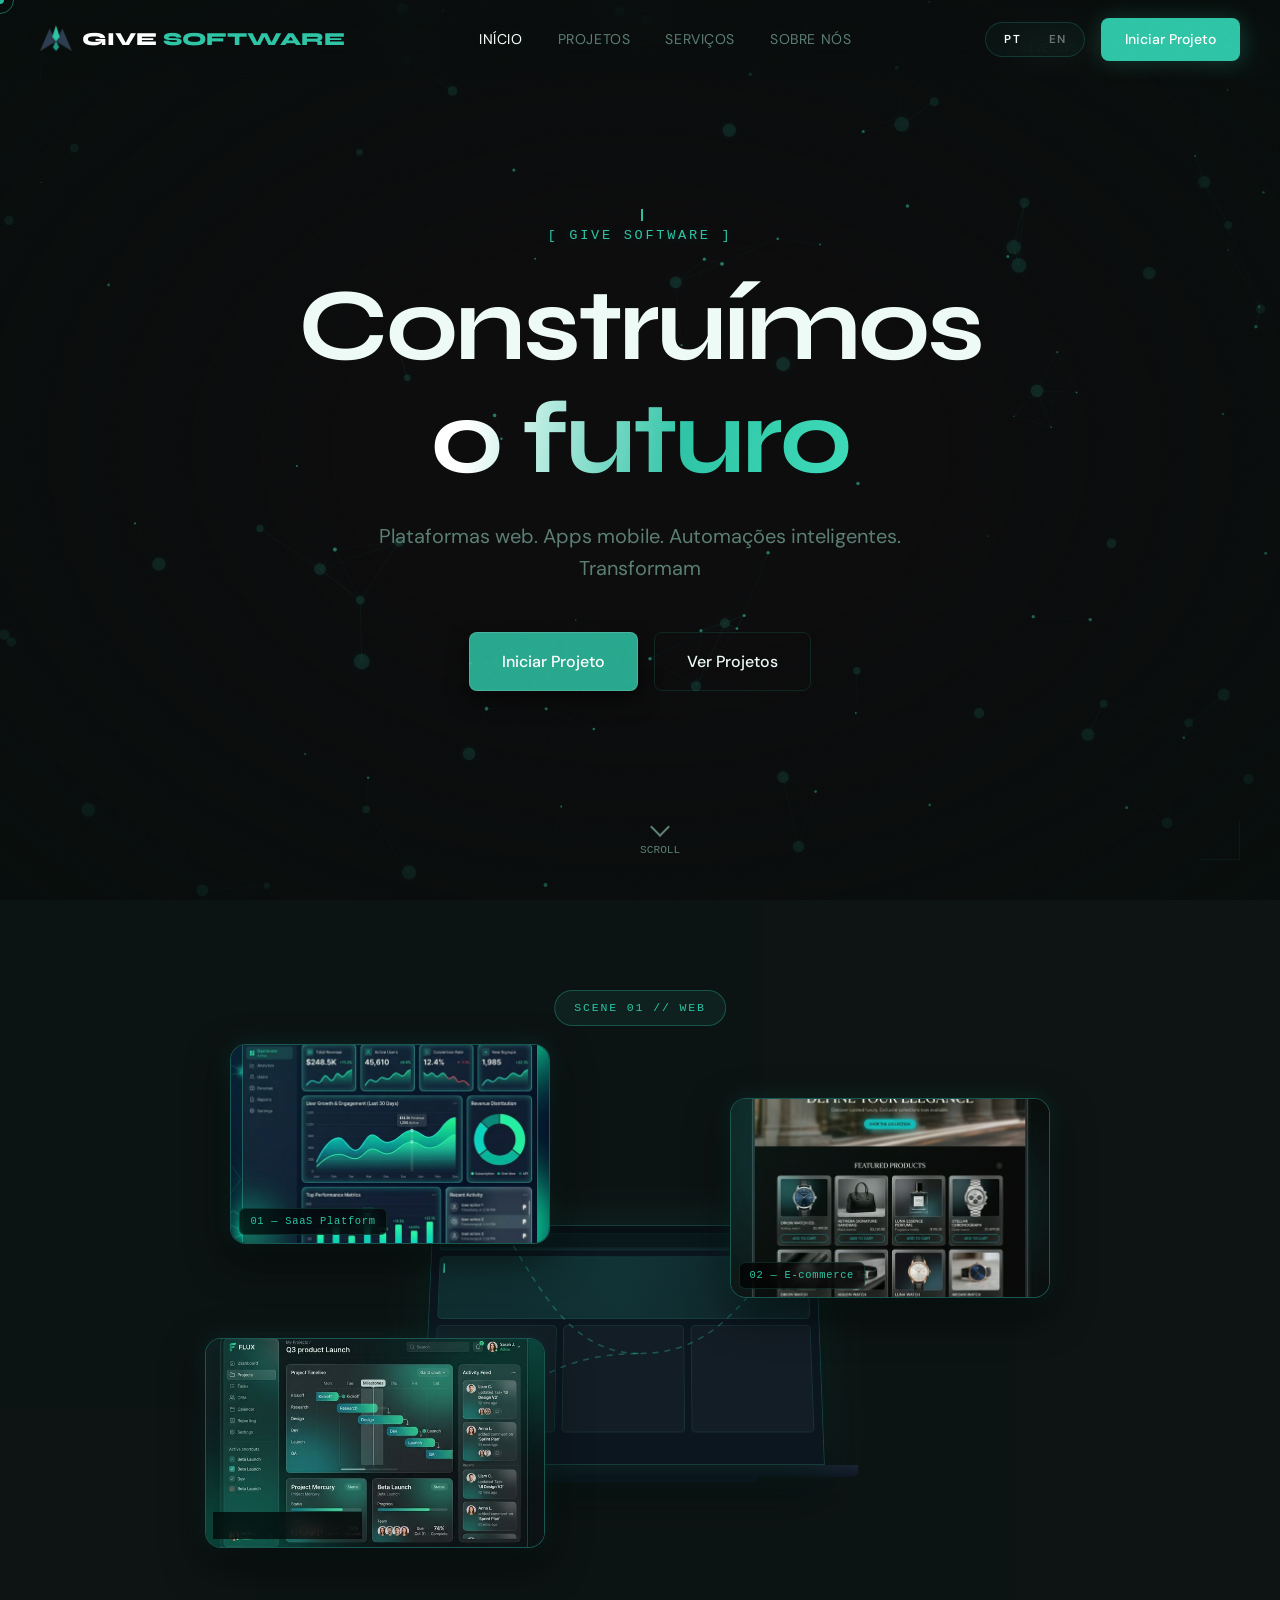
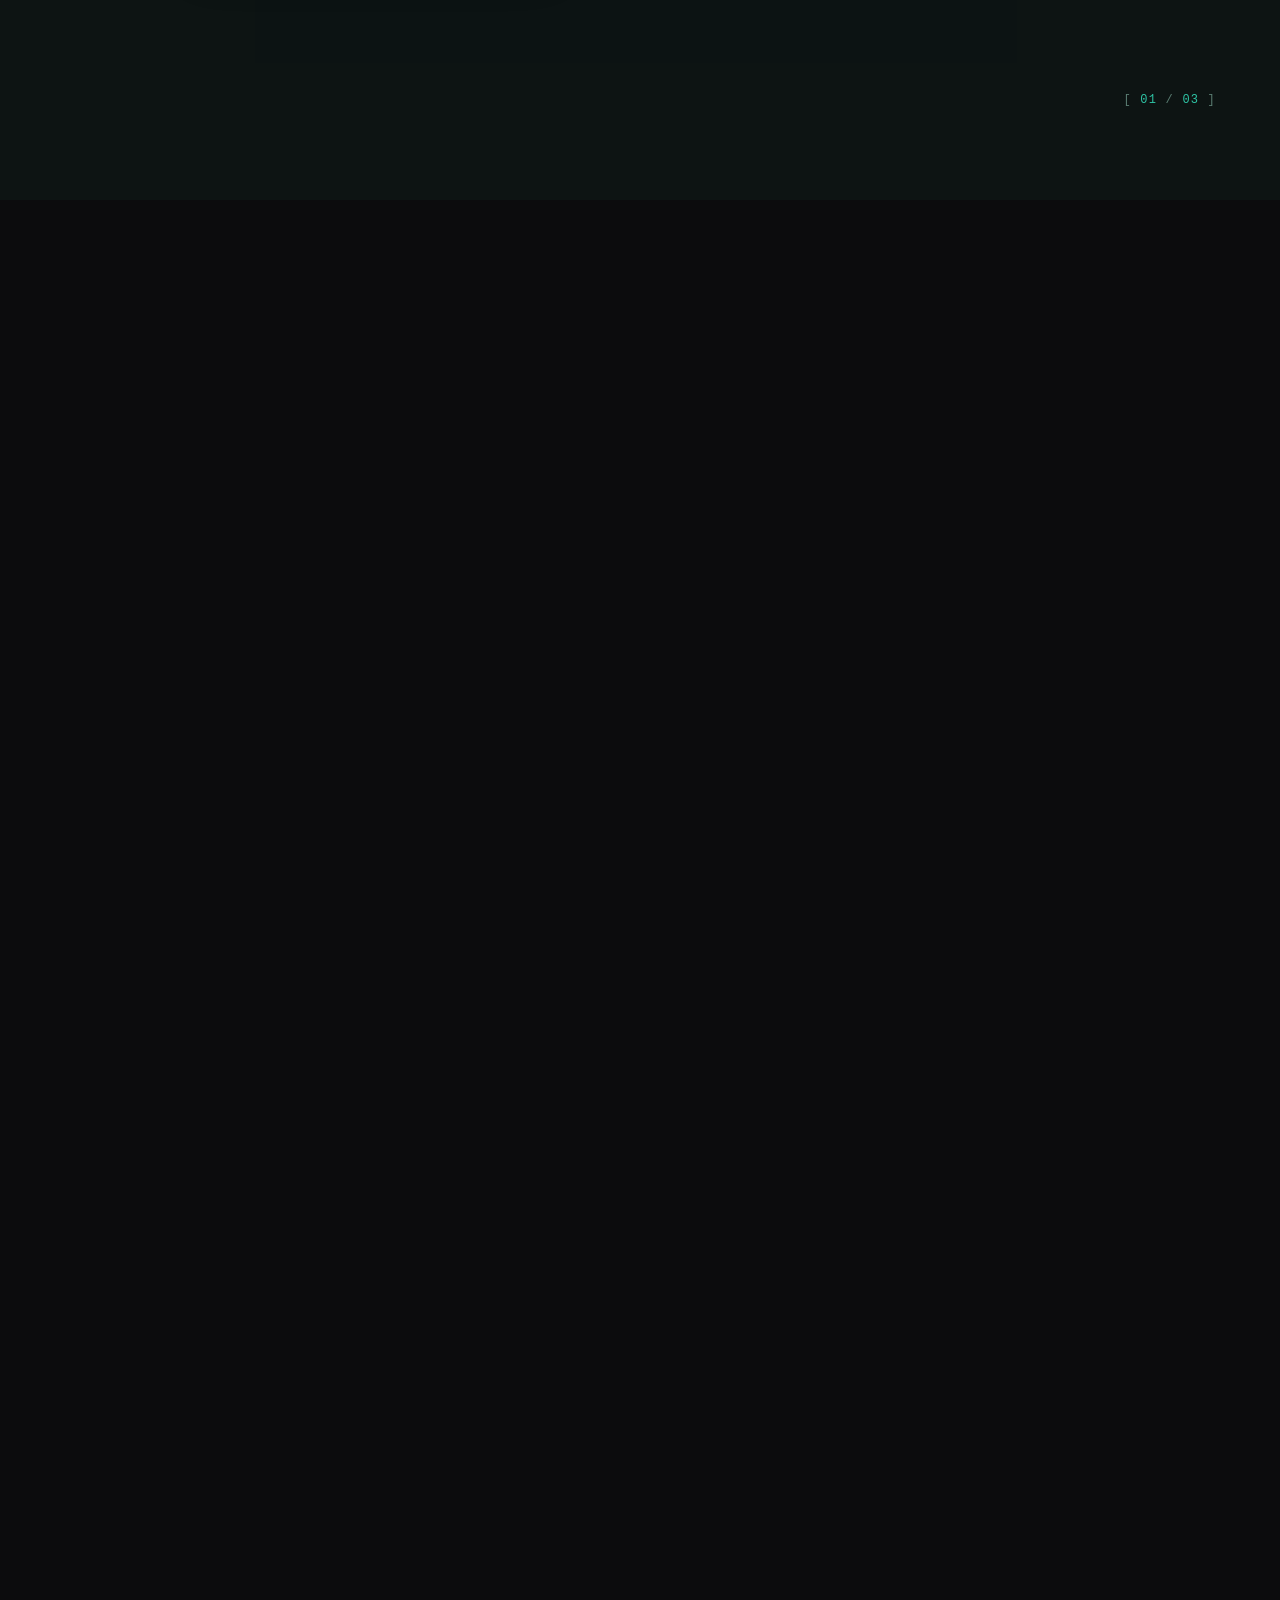
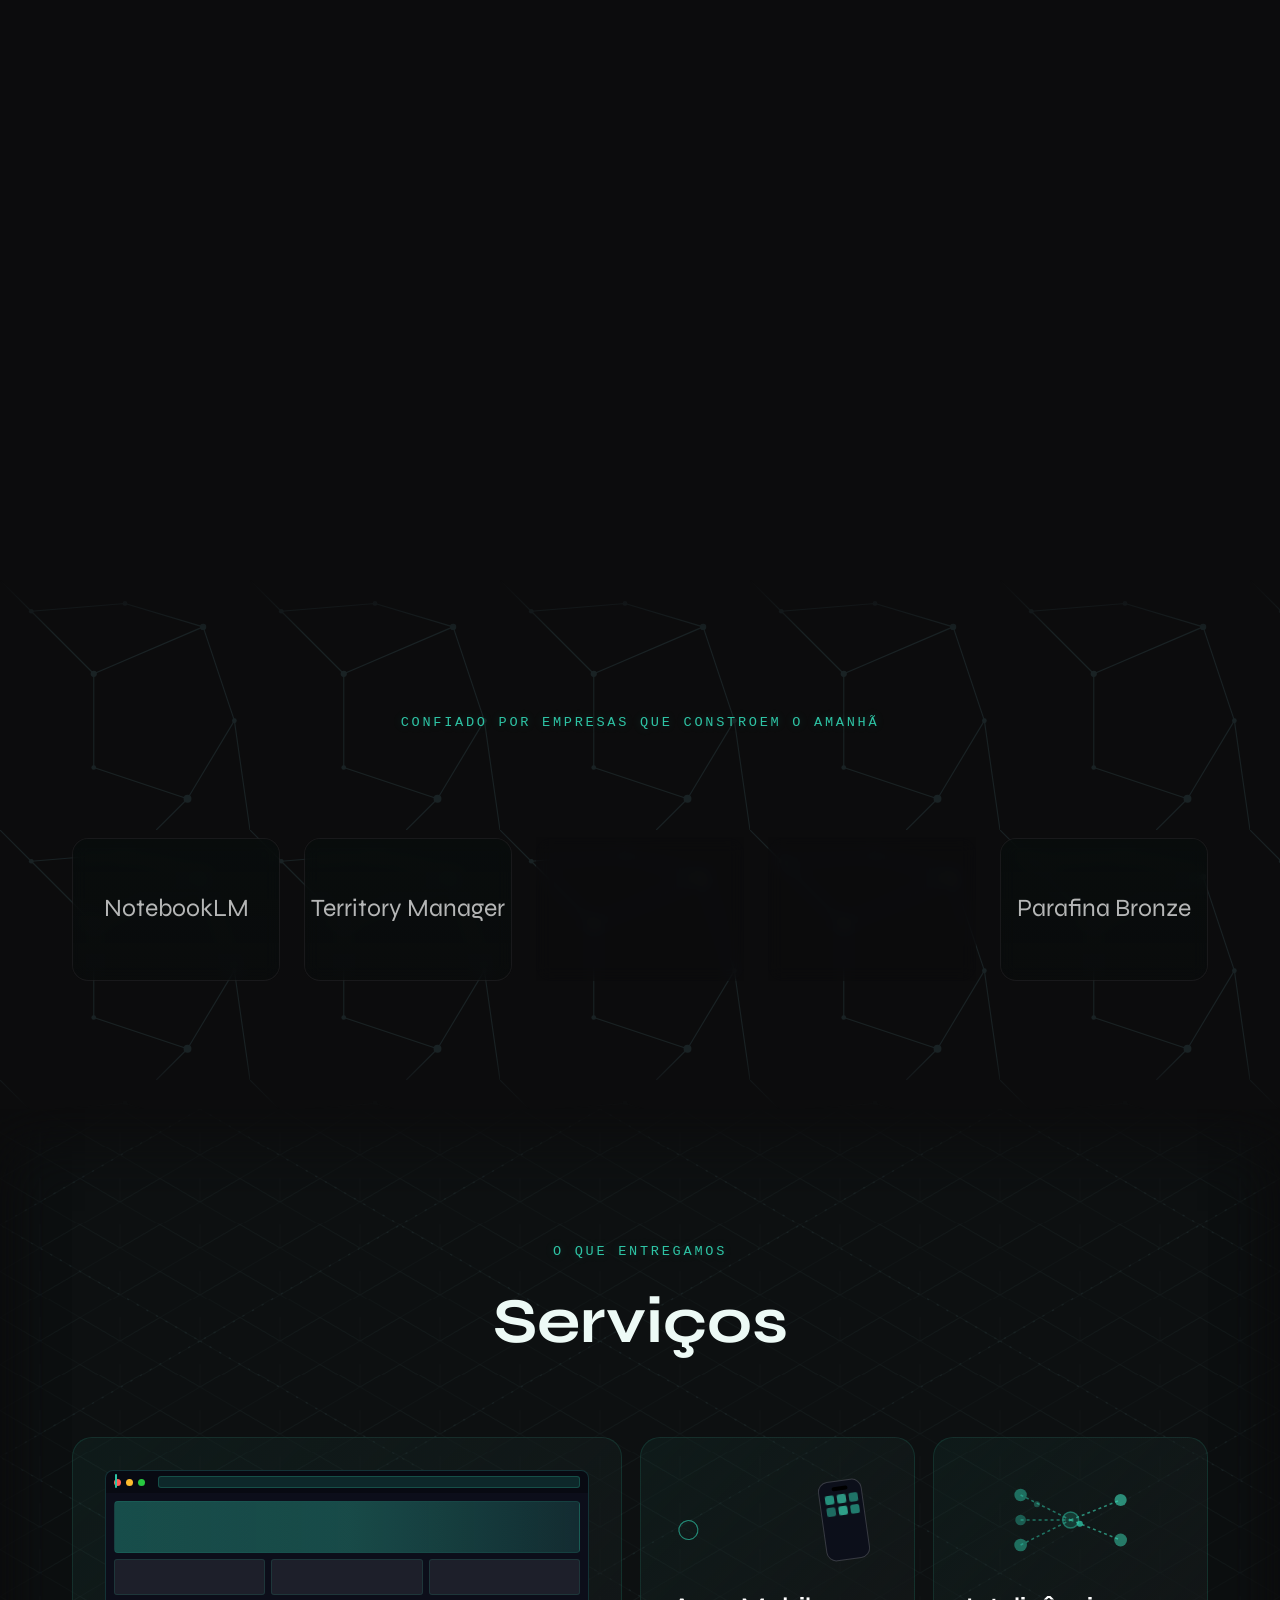
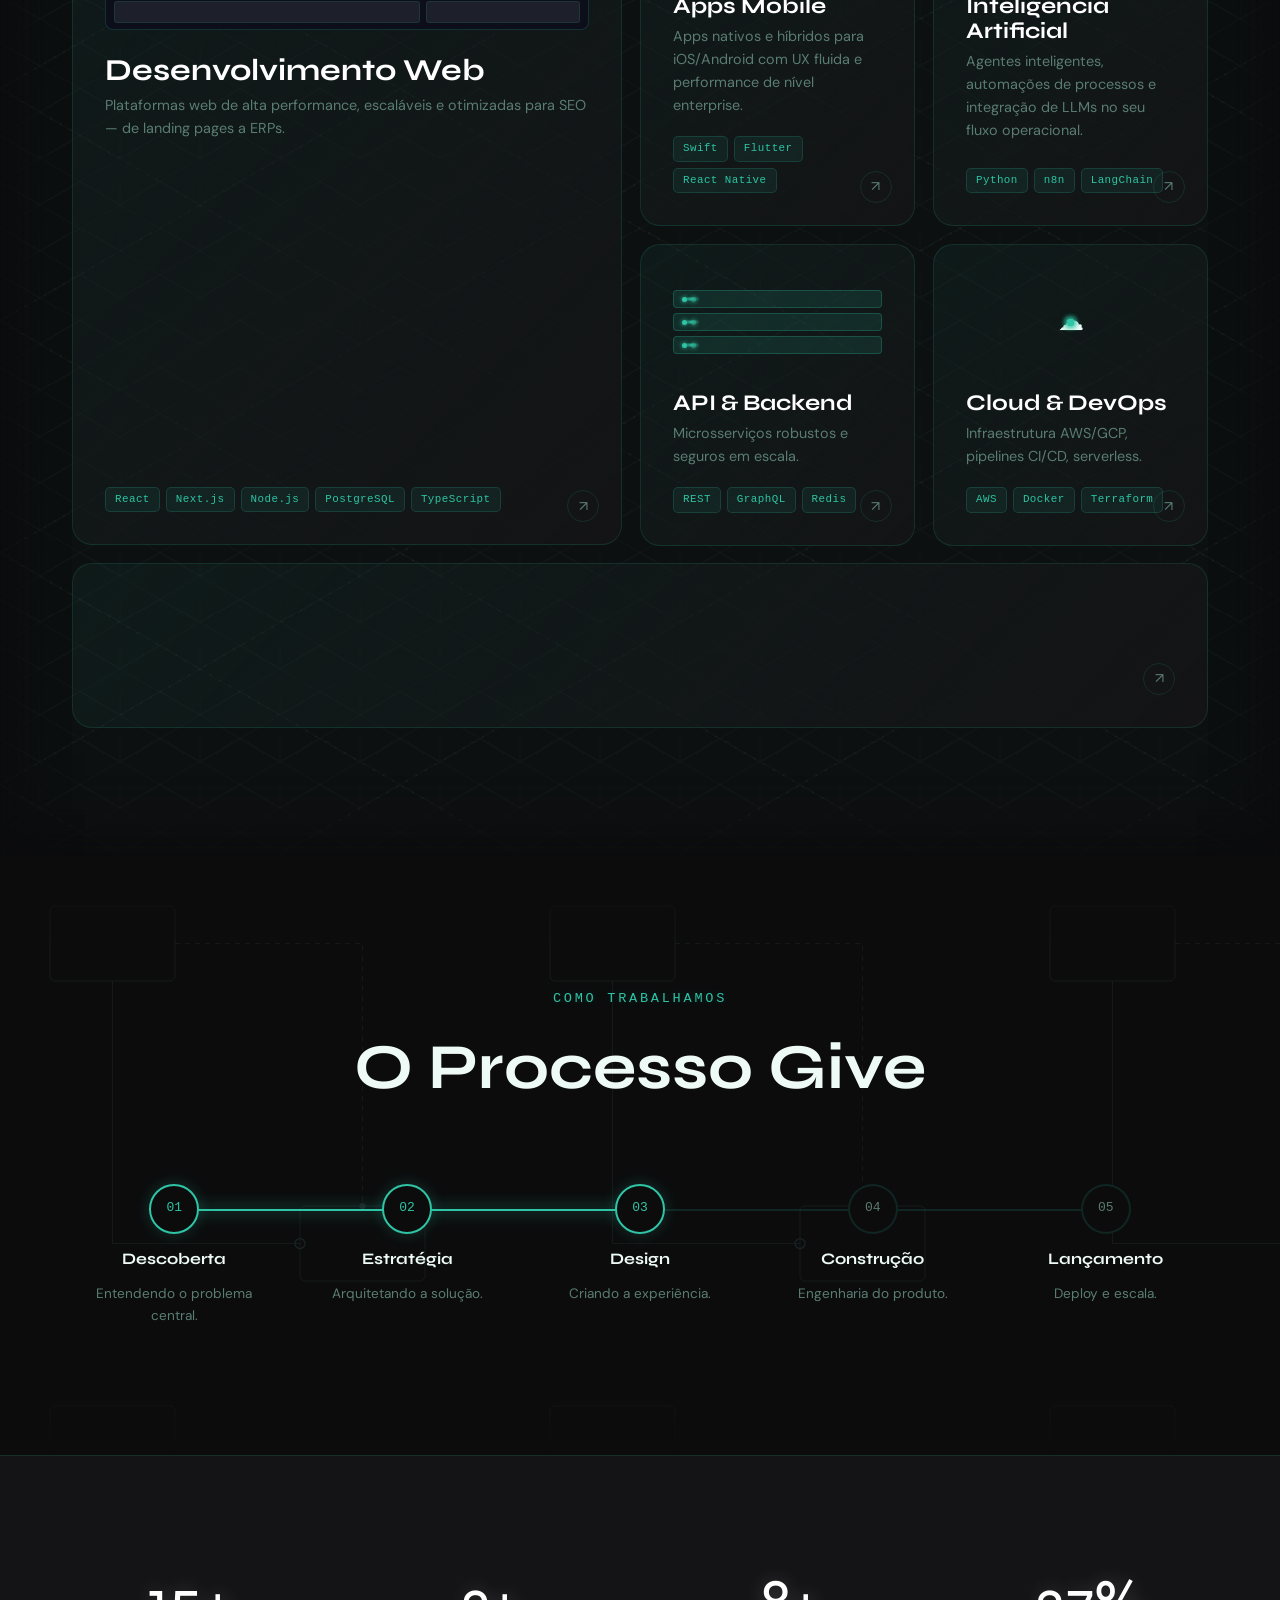
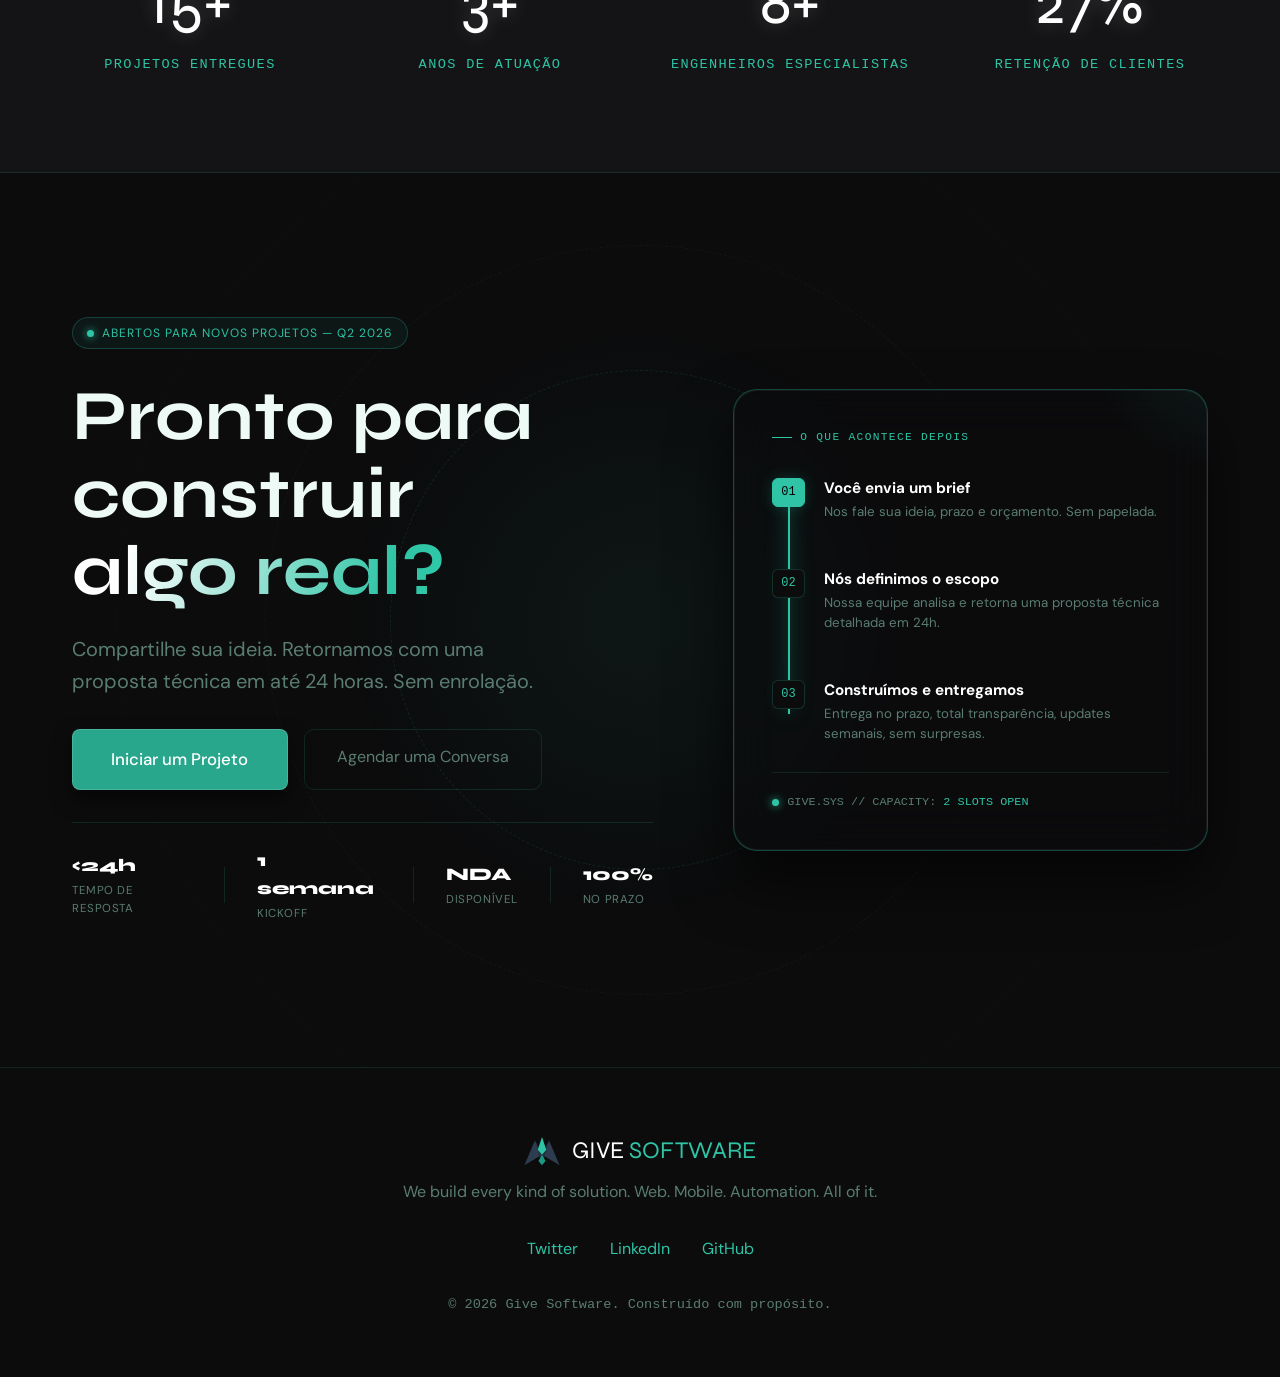
==== commit 525b7c61: "refactor: separar estilos em arquivos CSS e limpar HTML" ====
--- a/index.html
+++ b/index.html
@@ -9,1255 +9,7 @@
   <link rel="preconnect" href="https://fonts.gstatic.com" crossorigin>
   <link href="https://fonts.googleapis.com/css2?family=DM+Sans:wght@400;500&family=Syne:wght@700;800&display=swap" rel="stylesheet">
   <script src="lang.js"></script>
-  <style>
-    /* ── LANG TOGGLE — styles injected by lang.js ── */
-    :root {
-      --bg: #0c0c0d;
-      --bg-2: #141416;
-      --bg-card: #161618;
-      --accent: #2ec4a5;
-      --accent-glow: rgba(46,196,165,0.22);
-      --accent-dim: rgba(46,196,165,0.08);
-      --text: #edfaf6;
-      --text-muted: #5a7d72;
-      --border: rgba(46,196,165,0.14);
-      --border-accent: rgba(46,196,165,0.32);
-      --radius: 16px;
-      --font-display: 'Syne', sans-serif;
-      --font-body: 'DM Sans', sans-serif;
-    }
-
-    * {
-      box-sizing: border-box;
-      margin: 0;
-      padding: 0;
-    }
-
-    body {
-      background-color: #0c0c0d;
-      color: var(--text);
-      font-family: var(--font-body);
-      overflow-x: hidden;
-      line-height: 1.6;
-    }
-
-    /* ── Cinematic Noise ── */
-    body::after {
-      content: ""; position: fixed; inset: 0; pointer-events: none; z-index: 9999;
-      background-image: url("data:image/svg+xml,%3Csvg viewBox='0 0 200 200' xmlns='http://www.w3.org/2000/svg'%3E%3Cfilter id='noiseFilter'%3E%3CfeTurbulence type='fractalNoise' baseFrequency='0.7' numOctaves='3' stitchTiles='stitch'/%3E%3C/filter%3E%3Crect width='100%25' height='100%25' filter='url(%23noiseFilter)'/%3E%3C/svg%3E");
-      opacity: 0.05; mix-blend-mode: overlay;
-    }
-
-    h1, h2, h3, h4 {
-      font-family: var(--font-display);
-      line-height: 1.1;
-      margin-bottom: 1rem;
-    }
-
-    a {
-      color: inherit;
-      text-decoration: none;
-    }
-
-    /* Typography */
-    .hero-h1 {
-      font-size: clamp(3rem, 8vw, 7.5rem);
-      letter-spacing: -0.03em;
-      margin-bottom: 1.5rem;
-    }
-
-    .hero-h1 .glow-text {
-      background: linear-gradient(100deg, #fff 10%, #2ec4a5 60%, #3ddbb8 100%);
-      -webkit-background-clip: text;
-      background-clip: text;
-      -webkit-text-fill-color: transparent;
-      display: inline-block;
-    }
-
-    .pre-title {
-      font-family: monospace;
-      font-size: 0.85rem;
-      letter-spacing: 0.2em;
-      color: var(--accent);
-      text-transform: uppercase;
-      margin-bottom: 1.5rem;
-      display: inline-block;
-      text-shadow: 0 0 10px var(--accent-glow);
-    }
-
-    .sub-title {
-      font-size: clamp(1rem, 2vw, 1.25rem);
-      color: var(--text-muted);
-      max-width: 600px;
-      margin: 0 auto 3rem;
-    }
-
-    /* Hero Section */
-    .hero {
-      position: relative;
-      height: 100vh;
-      display: flex;
-      flex-direction: column;
-      align-items: center;
-      justify-content: center;
-      text-align: center;
-      overflow: hidden;
-    }
-
-    #hero-canvas {
-      position: absolute;
-      top: 0; left: 0; width: 100%; height: 100%;
-      z-index: 0;
-      opacity: 0.6;
-    }
-
-    .hero-content {
-      position: relative;
-      z-index: 2;
-      padding: 0 2rem;
-    }
-
-    /* HUD Elements */
-    .hud-corner {
-      position: absolute;
-      width: 40px; height: 40px;
-      border: 1px solid var(--border);
-      opacity: 0.5;
-      z-index: 1;
-    }
-    .hud-tl { top: 40px; left: 40px; border-right: none; border-bottom: none; }
-    .hud-br { bottom: 40px; right: 40px; border-left: none; border-top: none; }
-    
-    .status-bar {
-      position: absolute;
-      top: 40px; right: 40px;
-      font-family: monospace;
-      font-size: 0.75rem;
-      color: var(--text-muted);
-      z-index: 2;
-      display: flex;
-      align-items: center;
-      gap: 10px;
-    }
-
-    .blink {
-      width: 8px; height: 12px;
-      background: var(--accent);
-      display: inline-block;
-      animation: blink 1s step-end infinite;
-    }
-
-    @keyframes blink { 50% { opacity: 0; } }
-
-
-
-    /* CTA Buttons (Glassmorphic) */
-    .btn-group {
-      display: flex;
-      gap: 1rem;
-      justify-content: center;
-    }
-
-    .btn {
-      padding: 1rem 2rem;
-      border-radius: 8px;
-      font-weight: 500;
-      font-family: var(--font-body);
-      cursor: pointer;
-      transition: all 0.3s ease;
-      display: inline-flex;
-      align-items: center;
-      justify-content: center;
-    }
-
-    .btn-primary { 
-      background: rgba(46,196,165,0.85); border: 1px solid rgba(255,255,255,0.15);
-      color: #fff; position: relative; overflow: hidden;
-      box-shadow: 0 10px 20px rgba(0,0,0,0.5); 
-    }
-    .btn-primary::after {
-      content: ''; position: absolute; inset: 0;
-      background: linear-gradient(105deg, transparent, rgba(255,255,255,0.4), transparent);
-      transform: translateX(-100%); transition: transform 0.6s ease;
-    }
-    .btn-primary:hover { 
-      background: rgba(46,196,165,1); transform: translateY(-2px);
-      box-shadow: 0 15px 30px rgba(0,0,0,0.6), inset 0 1px 0 rgba(255,255,255,0.2); 
-    }
-    .btn-primary:hover::after { transform: translateX(100%); }
-
-    .btn-ghost {
-      background: transparent;
-      color: var(--text);
-      border: 1px solid var(--border);
-      backdrop-filter: blur(5px);
-    }
-
-    .btn-ghost:hover {
-      border-color: rgba(255,255,255,0.3);
-      transform: translateY(-2px);
-      background: rgba(255,255,255,0.05);
-    }
-
-    .scroll-indicator {
-      position: absolute;
-      bottom: 40px;
-      left: 50%;
-      transform: translateX(-50%);
-      display: flex;
-      flex-direction: column;
-      align-items: center;
-      gap: 8px;
-      font-family: monospace;
-      font-size: 0.7rem;
-      color: var(--text-muted);
-      z-index: 2;
-    }
-
-    .chevron {
-      width: 14px; height: 14px;
-      border-right: 2px solid var(--text-muted);
-      border-bottom: 2px solid var(--text-muted);
-      transform: rotate(45deg);
-      animation: bounce 2s infinite;
-    }
-
-    @keyframes bounce {
-      0%, 20%, 50%, 80%, 100% { transform: translateY(0) rotate(45deg); }
-      40% { transform: translateY(-10px) rotate(45deg); }
-      60% { transform: translateY(-5px) rotate(45deg); }
-    }
-
-    /* Scroll animations config */
-    .hero-entrance {
-      opacity: 0;
-      transform: translateY(20px);
-      animation: fadeUp 0.8s cubic-bezier(0.16, 1, 0.3, 1) forwards;
-    }
-
-    @keyframes fadeUp {
-      to { opacity: 1; transform: translateY(0); }
-    }
-
-    .delay-1 { animation-delay: 0.2s; }
-    .delay-2 { animation-delay: 0.4s; }
-    .delay-3 { animation-delay: 0.6s; }
-    .delay-4 { animation-delay: 0.8s; }
-
-    /* --- SCROLL JOURNEY --- */
-    .journey{position:relative;height:320vh}
-    .journey-sticky{position:sticky;top:0;height:100vh;overflow:hidden;display:flex;align-items:center;justify-content:center}
-
-    /* progress bar */
-    .journey-bar{position:absolute;top:0;left:0;height:2px;background:linear-gradient(90deg,var(--blue),var(--cyan));width:0;z-index:10;transition:width .05s linear;box-shadow:0 0 12px var(--blue-glow)}
-
-    /* scene label */
-    .scene-badge{position:absolute;top:10%;left:50%;transform:translateX(-50%);font-family:monospace;font-size:.72rem;letter-spacing:.16em;color:var(--accent);border:1px solid var(--border-accent);background:var(--accent-dim);padding:.5rem 1.2rem;border-radius:20px;opacity:0;transition:opacity .5s;pointer-events:none}
-    .scene-bottom{position:absolute;bottom:10%;left:0;right:0;text-align:center;opacity:0;transform:translateY(16px);transition:all .5s;pointer-events:none}
-    .scene-bottom h3{font-family:var(--font-display);font-size:clamp(1.6rem,3vw,2.4rem);font-weight:800;letter-spacing:-.02em;margin-bottom:.5rem;color:#fff}
-    .scene-bottom p{color:var(--text-muted);font-size:.95rem}
-
-    /* floating code fragments — hidden */
-    .code-frag{display:none}
-
-    /* ── PROJECT SHOWCASE ORBITALS ───────────────────── */
-    /* Orbital wrapper: handles absolute positioning & continuous float */
-    .proj-orbital {
-      position: absolute;
-      z-index: 10;
-      animation: orbitFloat var(--fd, 4.5s) ease-in-out infinite;
-      animation-delay: var(--fdel, 0s);
-    }
-    @keyframes orbitFloat {
-      0%, 100% { transform: translateY(0); }
-      50% { transform: translateY(-16px); }
-    }
-
-    /* Card core: handles entrance scale/opacity and cinematic hover */
-    .proj-card {
-      position: relative;
-      width: 100%; height: 100%;
-      border-radius: 16px;
-      overflow: hidden;
-      border: 1px solid rgba(46,196,165,.4);
-      background: #0c0f1a; /* SOLID BACKGROUND */
-      pointer-events: auto;
-      transition: opacity .6s cubic-bezier(.16,1,.3,1), transform .8s cubic-bezier(.16,1,.3,1), box-shadow .5s ease;
-      box-shadow: 0 10px 40px rgba(0,0,0,.8);
-    }
-    .proj-card img {
-      width: 100%; height: 100%;
-      object-fit: cover; display: block;
-      transition: transform .6s ease;
-    }
-    /* thin teal shimmer on top of each card */
-    .proj-card::before {
-      content: '';
-      position: absolute; inset: 0;
-      background: linear-gradient(135deg, rgba(46,196,165,.08) 0%, transparent 65%);
-      z-index: 1; pointer-events: none;
-    }
-    /* bottom label */
-    .proj-chip {
-      position: absolute; bottom: 8px; left: 8px;
-      font-family: monospace; font-size: .65rem; letter-spacing: .07em;
-      color: var(--accent); background: rgba(0,0,0,.7);
-      backdrop-filter: blur(8px); padding: 4px 10px;
-      border-radius: 6px; border: 1px solid rgba(46,196,165,.18);
-      z-index: 2; white-space: nowrap;
-    }
-    .proj-card.pc-visible {
-      opacity: 1;
-      transform: scale(1) translateY(0);
-      box-shadow: 0 15px 40px rgba(0,0,0,.6), 0 0 25px rgba(46,196,165,.15);
-    }
-    .proj-card.pc-visible:hover {
-      transform: scale(1.04) translateY(-4px);
-      box-shadow: 0 25px 60px rgba(0,0,0,.8), 0 0 50px rgba(46,196,165,.4);
-      border-color: rgba(46,196,165,.6);
-    }
-    .proj-card.pc-visible:hover img {
-      transform: scale(1.05);
-    }
-
-    /* connection line SVG canvas */
-    .scene-connector {
-      position: absolute; inset: 0;
-      pointer-events: none; z-index: 5;
-      width: 100%; height: 100%;
-      overflow: visible;
-    }
-    .conn-path {
-      stroke: rgba(46,196,165,.35);
-      stroke-width: 1.5;
-      stroke-dasharray: 6 6;
-      fill: none;
-      opacity: 0;
-      transition: opacity .8s ease .3s; /* fade in slightly after card */
-    }
-    .conn-path.cp-visible { opacity: 1; }
-
-    /* ── SCENE 1 (WEB) ── laptop + 3 project floaters */
-    .laptop-wrap{position:relative;transform-style:preserve-3d;perspective:1000px;transition:transform .05s linear}
-    .laptop-body{width:min(480px,68vw);height:min(300px,43vw);background:rgba(12,15,26,.95);border:1.5px solid rgba(46,196,165,.25);border-radius:12px 12px 0 0;position:relative;overflow:hidden;box-shadow:0 0 60px rgba(46,196,165,.12),0 30px 60px rgba(0,0,0,.7)}
-    .laptop-notch{position:absolute;top:0;left:0;right:0;height:28px;background:rgba(0,0,0,.4);display:flex;align-items:center;padding:0 12px;gap:6px}
-    .notch-dot{width:9px;height:9px;border-radius:50%}
-    .laptop-screen{padding:10px;height:calc(100% - 28px);display:flex;flex-direction:column;gap:8px}
-    .ls-nav{height:22px;background:rgba(46,196,165,.07);border-radius:4px;border:1px solid rgba(46,196,165,.15)}
-    .ls-hero{height:80px;background:linear-gradient(135deg,rgba(46,196,165,.14),rgba(61,219,184,.07));border-radius:6px;border:1px solid rgba(46,196,165,.15);position:relative;overflow:hidden}
-    .ls-hero::after{content:"";position:absolute;inset:0;background:linear-gradient(90deg,transparent,rgba(46,196,165,.06),transparent);animation:shimmer 2.5s infinite}
-    @keyframes shimmer{from{transform:translateX(-100%)}to{transform:translateX(100%)}}
-    .ls-grid{display:flex;gap:8px;flex:1}
-    .ls-card{flex:1;border-radius:5px;background:rgba(255,255,255,.03);border:1px solid var(--border)}
-    .laptop-base{width:min(520px,74vw);height:14px;background:linear-gradient(180deg,#1a1d2e,#0f1020);border-radius:0 0 8px 8px;margin:0 auto}
-    .laptop-foot{width:min(280px,40vw);height:6px;background:#0f1020;border-radius:0 0 4px 4px;margin:0 auto}
-    /* Orbital Dimensions & Layout Positioning */
-    /* web scene project orbitals */
-    .orb-web-1 { width: min(320px,30vw); height: min(200px,19vw); left: 18%; top: 16%; }
-    .orb-web-2 { width: min(320px,30vw); height: min(200px,19vw); right: 18%; top: 22%; }
-    .orb-web-3 { width: min(340px,32vw); height: min(210px,20vw); left: 16%; bottom: 28%; }
-
-    /* mobile scene project orbitals */
-    .orb-mob-1 { width: min(210px,26vw); height: min(390px,49vw); left: 32%; top: 50%; margin-top: -195px; }
-    .orb-mob-2 { width: min(210px,26vw); height: min(390px,49vw); right: 32%; top: 50%; margin-top: -115px; }
-
-    /* automation scene project orbitals */
-    .orb-auto-1 { width: min(325px,30vw); height: min(185px,17vw); left: 22%; top: 50%; margin-top: -140px; }
-    .orb-auto-2 { width: min(325px,30vw); height: min(185px,17vw); right: 22%; top: 50%; margin-top: -20px; }
-
-    /* RESPONSIVE OVERRIDE FOR ORBITALS (Prevent overlap) */
-    @media (max-width: 1200px) {
-      .orb-web-1 { left: 8%; }
-      .orb-web-2 { right: 8%; }
-      .orb-web-3 { left: 10%; }
-      .orb-mob-1 { left: 15%; }
-      .orb-mob-2 { right: 15%; }
-    }
-    @media (max-width: 900px) {
-      .orb-web-1 { width: min(220px,35vw); left: 4%; top: 18%; }
-      .orb-web-2 { width: min(220px,35vw); right: 4%; top: 24%; }
-      .orb-web-3 { width: min(240px,38vw); left: 5%; bottom: 22%; }
-      
-      .orb-mob-1 { width: min(150px,34vw); height: min(200px,45vw); left: 3%; margin-top: -230px; }
-      .orb-mob-2 { width: min(150px,34vw); height: min(200px,45vw); right: 3%; margin-top: 20px; }
-      
-      .orb-auto-1 { width: min(180px,38vw); height: min(120px,20vw); left: 4%; margin-top: -160px; }
-      .orb-auto-2 { width: min(180px,38vw); height: min(120px,20vw); right: 4%; margin-top: 40px; }
-    }
-    @media (max-width: 480px) {
-      /* Scene 1 (Web) Vertical fixes */
-      .orb-web-1 { width: 44vw; height: auto; aspect-ratio: 16/10; left: 4%; top: 6%; margin-top: 0; }
-      .orb-web-2 { width: 44vw; height: auto; aspect-ratio: 16/10; right: 4%; top: 20%; margin-top: 0; }
-      .orb-web-3 { width: 48vw; height: auto; aspect-ratio: 16/10; left: 50%; bottom: 20%; transform: translateX(-50%); top: auto; }
-
-      /* Scene 2 (Mobile) Vertical fixes */
-      .orb-mob-1 { width: 38vw; height: auto; aspect-ratio: 9/16; left: 4%; top: 8%; margin-top: 0; }
-      .orb-mob-2 { width: 38vw; height: auto; aspect-ratio: 9/16; right: 4%; bottom: 22%; top: auto; margin-top: 0; }
-      #phone-wrap { max-width: 60vw; }
-      
-      /* Scene 3 (Automation) Vertical fixes */
-      #robot-canvas { max-width: 75vw; margin-bottom: 40px; }
-      .orb-auto-1 { width: 48vw; height: auto; aspect-ratio: 16/10; left: 4%; top: 12%; margin-top: 0; }
-      .orb-auto-2 { width: 48vw; height: auto; aspect-ratio: 16/10; right: 4%; bottom: 22%; top: auto; margin-top: 0; }
-      
-      /* Clear global mobile filters that could cause blur/transparency confusion */
-      .orb-web-1, .orb-web-2, .orb-web-3, .orb-mob-1, .orb-mob-2, .orb-auto-1, .orb-auto-2 {
-        transform: none !important;
-        opacity: 1 !important;
-      }
-    }
-
-    /* SCENE 2 — phone */
-    .phone-wrap{transform-style:preserve-3d;perspective:1000px;transition:transform .05s linear}
-    .phone-body{width:min(200px,28vw);height:min(420px,60vw);background:#0c0f1a;border:2px solid rgba(255,255,255,.14);border-radius:36px;position:relative;overflow:hidden;box-shadow:0 0 50px rgba(46,196,165,.14),0 30px 60px rgba(0,0,0,.7)}
-    .phone-island{position:absolute;top:12px;left:50%;transform:translateX(-50%);width:80px;height:22px;background:#000;border-radius:14px;z-index:5}
-    .phone-screen{padding:44px 12px 12px;display:flex;flex-direction:column;gap:8px;height:100%}
-    .ps-status{height:14px;display:flex;justify-content:space-between;align-items:center}
-    .ps-dot{width:30px;height:5px;background:rgba(46,196,165,.4);border-radius:3px}
-    .ps-card{border-radius:12px;background:linear-gradient(135deg,rgba(46,196,165,.11),rgba(61,219,184,.06));border:1px solid rgba(46,196,165,.14);padding:10px}
-    .ps-card-h{height:9px;width:60%;background:rgba(255,255,255,.1);border-radius:3px;margin-bottom:6px}
-    .ps-card-b{height:7px;width:80%;background:rgba(255,255,255,.05);border-radius:3px}
-    .ps-list{display:flex;flex-direction:column;gap:6px;flex:1}
-    .ps-item{height:30px;background:rgba(255,255,255,.03);border-radius:8px;border:1px solid var(--border);display:flex;align-items:center;padding:0 8px;gap:7px}
-    .ps-icon{width:16px;height:16px;border-radius:4px;background:rgba(46,196,165,.2);flex-shrink:0}
-    .ps-line{height:6px;flex:1;background:rgba(255,255,255,.06);border-radius:3px}
-    .ps-nav-bar{height:34px;display:flex;align-items:center;justify-content:space-around;border-top:1px solid var(--border);padding-top:5px}
-    .ps-nav-ico{width:20px;height:20px;border-radius:5px;background:rgba(255,255,255,.05)}
-    .ps-nav-ico.active{background:rgba(46,196,165,.25)}
-    /* badge bounce */
-    .badge-notif{position:absolute;top:-6px;right:-6px;width:16px;height:16px;background:#ef4444;border-radius:50%;font-size:.55rem;color:#fff;display:flex;align-items:center;justify-content:center;font-family:monospace;animation:popIn .4s cubic-bezier(.34,1.56,.64,1) forwards;opacity:0}
-    @keyframes popIn{to{opacity:1;transform:scale(1)}}
-    /* SCENE 3 — robot */
-    #robot-canvas{display:block;position:relative;z-index:10; max-width: 90vw; height: auto;}
-
-    /* Below Fold Sections */
-    .section {
-      padding: 8rem 2rem;
-      max-width: 1200px;
-      margin: 0 auto;
-    }
-
-    /* ── Structural Blueprint Backgrounds ── */
-    #work, #services, #process {
-      position: relative;
-    }
-    #work::before, #services::before, #process::before {
-      content: ""; position: absolute; top: 0; bottom: 0;
-      width: 100vw; left: 50%; transform: translateX(-50%);
-      z-index: -1; pointer-events: none;
-    }
-    #work::before {
-      background-image: 
-        url("data:image/svg+xml,%3Csvg width='160' height='160' xmlns='http://www.w3.org/2000/svg'%3E%3Cpath d='M20 20 L60 60 M60 60 L60 120 M60 120 L120 140 M120 140 L150 90 M150 90 L130 30 M130 30 L80 15 M80 15 L20 20 M60 60 L130 30 M150 90 L160 160 M0 0 L20 20 M120 140 L100 160' stroke='%23192224' stroke-width='0.7' fill='none'/%3E%3Ccircle cx='20' cy='20' r='1.5' fill='%23192224'/%3E%3Ccircle cx='60' cy='60' r='2' fill='%23192224'/%3E%3Ccircle cx='60' cy='120' r='1.5' fill='%23192224'/%3E%3Ccircle cx='120' cy='140' r='2.5' fill='%23192224'/%3E%3Ccircle cx='150' cy='90' r='1.5' fill='%23192224'/%3E%3Ccircle cx='130' cy='30' r='2' fill='%23192224'/%3E%3Ccircle cx='80' cy='15' r='1.5' fill='%23192224'/%3E%3C/svg%3E");
-      background-size: 250px 250px;
-      mask-image: linear-gradient(to bottom, transparent, black 10%, black 90%, transparent);
-      -webkit-mask-image: linear-gradient(to bottom, transparent, black 10%, black 90%, transparent);
-    }
-    #services::before {
-      background-color: #0d1011; 
-      background-image: 
-        url("data:image/svg+xml,%3Csvg width='120' height='69.6' xmlns='http://www.w3.org/2000/svg'%3E%3Cpath d='M60 0 L120 34.8 L60 69.6 L0 34.8 Z M0 34.8 L60 69.6 M60 69.6 L120 34.8 M60 34.8 L60 69.6' stroke='%23161d1f' stroke-width='0.5' fill='none'/%3E%3C/svg%3E"),
-        url("data:image/svg+xml,%3Csvg width='360' height='208.8' xmlns='http://www.w3.org/2000/svg'%3E%3Cpath d='M180 0 L360 104.4 L180 208.8 L0 104.4 Z' stroke='%23182224' stroke-dasharray='2 8' stroke-width='1' fill='none'/%3E%3C/svg%3E");
-      background-size: 80px 46.4px, 400px 232px;
-      box-shadow: inset 0 30px 60px var(--bg), inset 0 -30px 60px var(--bg);
-    }
-    #process::before {
-      background-image: 
-        url("data:image/svg+xml,%3Csvg width='400' height='400' xmlns='http://www.w3.org/2000/svg'%3E%3Crect x='40' y='40' width='100' height='60' rx='4' stroke='%23192224' stroke-width='0.5' fill='none'/%3E%3Crect x='240' y='280' width='100' height='60' rx='4' stroke='%23192224' stroke-width='0.5' fill='none'/%3E%3Cpath d='M140 70 L290 70 L290 280' stroke='%23192224' stroke-width='0.5' stroke-dasharray='4' fill='none'/%3E%3Ccircle cx='290' cy='280' r='2.5' fill='%23192224'/%3E%3Cpath d='M90 100 L90 310 L240 310' stroke='%23192224' stroke-width='0.5' fill='none'/%3E%3Ccircle cx='240' cy='310' r='4' stroke='%23192224' fill='none'/%3E%3C/svg%3E");
-      background-size: 500px 500px;
-      mask-image: linear-gradient(to bottom, transparent, black 15%, black 85%, transparent);
-      -webkit-mask-image: linear-gradient(to bottom, transparent, black 15%, black 85%, transparent);
-    }
-
-    .section-header {
-      text-align: center;
-      margin-bottom: 5rem;
-    }
-    .section-title {
-      font-size: clamp(2.5rem, 5vw, 4rem);
-    }
-
-    /* Trusted By / Client Roster Cinematic Reveal */
-    .trusted-grid {
-      display: grid;
-      grid-template-columns: repeat(5, 1fr);
-      gap: 1.5rem;
-      position: relative;
-    }
-    @media (max-width: 1100px) {
-      .trusted-grid { grid-template-columns: repeat(3, 1fr); }
-    }
-    @media (max-width: 768px) {
-      .trusted-grid { grid-template-columns: repeat(2, 1fr); }
-    }
-    @media (max-width: 480px) {
-      .trusted-grid { grid-template-columns: 1fr; }
-    }
-    .trusted-item {
-      aspect-ratio: 16/11;
-      display: flex;
-      align-items: center;
-      justify-content: center;
-      border: 1px solid rgba(255,255,255,0.06);
-      border-radius: var(--radius);
-      background: rgba(12,12,14,0.4);
-      backdrop-filter: blur(8px); -webkit-backdrop-filter: blur(8px);
-      font-family: var(--font-display);
-      font-size: 1.55rem;
-      color: var(--text-muted);
-      cursor: crosshair;
-      transition: all 0.5s cubic-bezier(0.16, 1, 0.3, 1);
-      position: relative;
-      overflow: hidden;
-      transform-style: preserve-3d;
-    }
-    .ti-bg {
-      position: absolute; inset: -10px; z-index: 0;
-      background-image: var(--bg-img);
-      background-size: cover; background-position: center;
-      opacity: 0.6; filter: grayscale(20%) blur(1px); transform: scale(1.02);
-      transition: all 0.7s cubic-bezier(0.16, 1, 0.3, 1);
-    }
-    .ti-overlay {
-      position: absolute; inset: 0; z-index: 1;
-      background: linear-gradient(180deg, rgba(6,14,12,0.85) 0%, rgba(6,14,12,0.4) 100%);
-      opacity: 0.6; transition: all 0.7s ease;
-    }
-    .ti-text {
-      position: relative; z-index: 2;
-      transition: all 0.5s cubic-bezier(0.16, 1, 0.3, 1);
-      pointer-events: none;
-      color: rgba(255,255,255,0.7);
-    }
-    .trusted-item:hover {
-      border-color: var(--accent);
-      transform: translateY(-6px);
-      box-shadow: 0 25px 50px rgba(0,0,0,0.6), inset 0 1px 0 rgba(255,255,255,0.1);
-    }
-    .trusted-item:hover .ti-bg {
-      opacity: 1; filter: grayscale(0%) blur(0px); transform: scale(1);
-    }
-    .trusted-item:hover .ti-overlay { opacity: 0.4; }
-    .trusted-item:hover .ti-text {
-      color: #fff; text-shadow: 0 4px 15px rgba(0,0,0,0.9); transform: scale(1.08);
-    }
-
-    .hover-card {
-      position: fixed;
-      width: 320px;
-      background: rgba(13, 17, 23, 0.8);
-      backdrop-filter: blur(24px);
-      border: 1px solid var(--border-accent);
-      border-radius: 12px;
-      padding: 1.5rem;
-      pointer-events: none;
-      opacity: 0;
-      transform: scale(0.92) translate(-50%, -100%);
-      transition: opacity 0.2s ease, transform 0.2s ease;
-      z-index: 10000002;
-      box-shadow: 0 30px 60px rgba(0,0,0,0.6);
-    }
-    .hover-card.active {
-      opacity: 1;
-      transform: scale(1) translate(-50%, -110%);
-    }
-    .hc-title { font-family: var(--font-display); font-weight: 700; color: var(--accent); margin-bottom: 0.5rem; font-size: 1.1rem; }
-    .hc-desc { font-size: 0.9rem; color: #fff; margin-bottom: 0.8rem; line-height: 1.4; }
-    .hc-metric { font-family: monospace; font-size: 0.78rem; font-weight: 700; color: #10b981; text-transform: uppercase; letter-spacing: 0.05em; }
-
-    /* ── SERVICES BENTO ────────────────────────────── */
-    .services-bento {
-      display: grid;
-      grid-template-columns: 2fr 1fr 1fr;
-      grid-template-rows: auto auto;
-      gap: 1.1rem;
-    }
-    .sb-card {
-      background: linear-gradient(135deg, rgba(46,196,165,.06), #141416);
-      border: 1px solid var(--border);
-      border-radius: 20px;
-      padding: 2rem;
-      position: relative;
-      overflow: hidden;
-      transition: all 0.4s cubic-bezier(.16,1,.3,1);
-      display: flex;
-      flex-direction: column;
-    }
-    /* hover spotlight */
-    .sb-card::before {
-      content: '';
-      position: absolute;
-      inset: 0;
-      background: radial-gradient(circle at var(--mx,50%) var(--my,50%), rgba(46,196,165,.08) 0%, transparent 65%);
-      opacity: 0;
-      transition: opacity .3s;
-      pointer-events: none;
-      z-index: 0;
-    }
-    .sb-card:hover::before { opacity: 1; }
-    .sb-card:hover {
-      border-color: var(--border-accent);
-      transform: translateY(-5px);
-      box-shadow: 0 16px 50px rgba(46,196,165,.1);
-    }
-    .sb-card-web { grid-column: 1; grid-row: 1 / 3; }
-    .sb-card-mobile { grid-column: 2; grid-row: 1; }
-    .sb-card-ai { grid-column: 3; grid-row: 1; }
-    .sb-card-backend { grid-column: 2; grid-row: 2; }
-    .sb-card-cloud { grid-column: 3; grid-row: 2; }
-    .sb-card-design { grid-column: 1 / 4; grid-row: 3; flex-direction: row; align-items: center; gap: 3rem; }
-    .sb-card > * { position: relative; z-index: 1; }
-    /* visual area */
-    .sb-vis { flex-shrink: 0; margin-bottom: 1.5rem; position: relative; }
-    .sb-card-web .sb-vis { height: 160px; }
-    .sb-card-mobile .sb-vis, .sb-card-ai .sb-vis { height: 100px; }
-    .sb-card-backend .sb-vis, .sb-card-cloud .sb-vis { height: 90px; }
-    .sb-card-design .sb-vis { width: 240px; height: 80px; margin-bottom: 0; flex-shrink: 0; }
-    /* card title */
-    .sb-card h3 { font-family: var(--font-display); font-size: 1.4rem; margin-bottom: .4rem; color: #fff; }
-    .sb-card-web h3 { font-size: 1.9rem; }
-    .sb-card p { color: var(--text-muted); font-size: .9rem; line-height: 1.6; }
-    /* tags */
-    .sb-tags { display: flex; flex-wrap: wrap; gap: 6px; margin-top: auto; padding-top: 1.2rem; }
-    .sb-tag {
-      font-family: monospace; font-size: .68rem; letter-spacing: .04em;
-      color: var(--accent); background: var(--accent-dim);
-      border: 1px solid rgba(46,196,165,.18);
-      padding: 3px 9px; border-radius: 5px;
-    }
-    /* arrow */
-    .sb-arrow {
-      position: absolute; bottom: 1.4rem; right: 1.4rem;
-      width: 32px; height: 32px; border-radius: 50%;
-      border: 1px solid var(--border); display: flex;
-      align-items: center; justify-content: center;
-      color: var(--text-muted); font-size: .9rem;
-      transition: all .3s; text-decoration: none;
-    }
-    .sb-card:hover .sb-arrow {
-      border-color: var(--accent); color: var(--accent);
-      transform: translate(3px,-3px);
-    }
-    /* ── BROWSER VIS (Web) ── */
-    .vis-browser {
-      width: 100%; height: 100%;
-      background: #0c0e1a; border-radius: 8px;
-      border: 1px solid rgba(46,196,165,.2);
-      overflow: hidden; display: flex; flex-direction: column;
-    }
-    .vb-bar { height: 22px; background: rgba(0,0,0,.3); display: flex; align-items: center; padding: 0 8px; gap: 5px; flex-shrink: 0; }
-    .vb-dot { width: 7px; height: 7px; border-radius: 50%; }
-    .vb-url { flex: 1; height: 12px; background: rgba(46,196,165,.16); border-radius: 3px; margin-left: 8px; border: 1px solid rgba(46,196,165,.25); }
-    .vb-body { flex: 1; padding: 8px; display: flex; flex-direction: column; gap: 6px; }
-    .vb-hero { height: 40px; background: linear-gradient(90deg, rgba(46,196,165,.35), rgba(61,219,184,.15)); border-radius: 4px; border: 1px solid rgba(46,196,165,.12); position: relative; overflow: hidden; }
-    .vb-hero::after { content:''; position:absolute; inset:0; background: linear-gradient(90deg,transparent,rgba(46,196,165,.1),transparent); animation: shimmer 2.2s infinite; }
-    .vb-row { display: flex; gap: 6px; }
-    .vb-col { flex: 1; border-radius: 3px; background: rgba(255,255,255,.07); border: 1px solid rgba(46,196,165,.14); }
-    /* animated typing cursor */
-    .vb-cursor { position:absolute; width:2px; height:14px; background:var(--accent); top:4px; left:10px; animation: blink .9s step-end infinite; border-radius: 1px; }
-    /* ── PHONE VIS (Mobile) ── */
-    .vis-phone { width: 44px; height: 80px; border: 1.5px solid rgba(255,255,255,.18); border-radius: 10px; position: absolute; right: 16px; top: 50%; transform: translateY(-50%) rotate(-8deg); background: #0c0f1a; overflow: hidden; }
-    .vp-notch { width: 16px; height: 4px; background: #000; border-radius: 2px; margin: 5px auto 4px; }
-    .vp-apps { display: grid; grid-template-columns: repeat(3,1fr); gap: 3px; padding: 0 5px; }
-    .vp-app { width: 9px; height: 9px; border-radius: 2px; background: rgba(46,196,165,.7); animation: appPop .6s ease forwards; opacity: 0; }
-    .vp-app:nth-child(2){animation-delay:.1s;background:rgba(61,219,184,.65)}
-    .vp-app:nth-child(3){animation-delay:.2s;background:rgba(46,196,165,.55)}
-    .vp-app:nth-child(4){animation-delay:.3s;background:rgba(46,196,165,.5)}
-    .vp-app:nth-child(5){animation-delay:.15s;background:rgba(61,219,184,.7)}
-    .vp-app:nth-child(6){animation-delay:.25s;background:rgba(46,196,165,.6)}
-    @keyframes appPop { to { opacity: 1; transform: scale(1); } from { opacity:0; transform:scale(.4); } }
-    .vis-phone-wave { position: absolute; left: 0; top: 50%; width: 30px; height: 60px; transform: translateY(-50%) rotate(-8deg);  }
-    .vwave { width: 20px; height: 20px; border: 1.5px solid rgba(46,196,165,.3); border-radius: 50%; position: absolute; left: 4px; top: 50%; animation: waveOut 2s ease-out infinite; }
-    .vwave:nth-child(2){animation-delay:.5s}.vwave:nth-child(3){animation-delay:1s}
-    @keyframes waveOut { 0%{transform:translateY(-50%) scale(.5);opacity:.6} 100%{transform:translateY(-50%) scale(2);opacity:0} }
-    /* ── NEURAL NET VIS (AI) ── */
-    .vis-neural { width: 100%; height: 100%; }
-    /* ── SERVER RACK VIS (Backend) ── */
-    .vis-server { display: flex; flex-direction: column; gap: 5px; padding: 4px 0; width: 100%; height: 100%; justify-content: center; }
-    .vserv-row { height: 18px; background: rgba(46,196,165,.12); border-radius: 4px; border: 1px solid rgba(46,196,165,.25); position: relative; overflow: hidden; display: flex; align-items: center; padding: 0 8px; gap: 4px; }
-    .vserv-led { width: 5px; height: 5px; border-radius: 50%; background: var(--accent); box-shadow: 0 0 4px var(--accent); animation: ledBlink 1.5s step-end infinite; flex-shrink: 0; }
-    .vserv-led:nth-child(1){animation-delay:0s}
-    .vserv-led:nth-child(2){animation-delay:.5s;background:rgba(61,219,184,.5)}
-    @keyframes ledBlink{ 50%{opacity:.2} }
-    .vserv-packet { position: absolute; width: 18px; height: 3px; background: linear-gradient(90deg, transparent, rgba(46,196,165,.8), transparent); border-radius: 2px; top: 50%; transform: translateY(-50%); animation: packetFlow 2.5s linear infinite; }
-    .vserv-row:nth-child(2) .vserv-packet { animation-delay: .8s; animation-duration: 2s; }
-    .vserv-row:nth-child(3) .vserv-packet { animation-delay: 1.4s; animation-duration: 3s; }
-    @keyframes packetFlow { from{left:-20px} to{left:calc(100% + 20px)} }
-    /* ── CLOUD ORBIT VIS ── */
-    .vis-cloud { width: 100%; height: 100%; position: relative; display: flex; align-items: center; justify-content: center; }
-    .vc-center { font-size: 1.6rem; animation: cloudFloat 3s ease-in-out infinite; }
-    @keyframes cloudFloat { 0%,100%{transform:translateY(0)} 50%{transform:translateY(-5px)} }
-    .vc-orbit { position: absolute; width: 7px; height: 7px; border-radius: 50%; background: var(--accent); box-shadow: 0 0 6px var(--accent); animation: orbitNode 3s linear infinite; }
-    .vc-orbit:nth-child(2){ transform-origin: 40px 0; animation-duration:2.5s; background:#3ddbb8; }
-    .vc-orbit:nth-child(3){ transform-origin: -35px 15px; animation-duration:3.5s; animation-direction:reverse; }
-    .vc-orbit:nth-child(4){ transform-origin: 25px -35px; animation-duration:4s; background:#3ddbb8; }
-    @keyframes orbitNode { to{ transform:rotate(360deg) translateX(38px); } }
-    /* ── PALETTE VIS (Design) ── */
-    .vis-palette { display: flex; gap: 8px; align-items: center; height: 100%; }
-    .vpal-swatch { border-radius: 12px; flex: 1; height: 56px; transition: all .4s; border: 1px solid rgba(255,255,255,.08); }
-    .sb-card-design:hover .vpal-swatch { transform: scaleY(1.15); }
-    /* ── RESPONSIVE ── */
-    @media (max-width: 900px) {
-      .services-bento { grid-template-columns: 1fr 1fr; }
-      .sb-card-web { grid-column: 1 / 3; grid-row: 1; }
-      .sb-card-mobile { grid-column: 1; grid-row: 2; }
-      .sb-card-ai { grid-column: 2; grid-row: 2; }
-      .sb-card-backend { grid-column: 1; grid-row: 3; }
-      .sb-card-cloud { grid-column: 2; grid-row: 3; }
-      .sb-card-design { grid-column: 1 / 3; grid-row: 4; flex-direction: column; gap: 1.5rem; }
-      .sb-card-design .sb-vis { width: 100%; height: 70px; }
-    }
-
-    /* Process */
-    .process-timeline {
-      display: flex;
-      justify-content: space-between;
-      position: relative;
-      margin-top: 4rem;
-    }
-    .timeline-line {
-      position: absolute;
-      top: 25px; left: 9%; right: 9%;
-      height: 2px; background: var(--border);
-      z-index: 0;
-    }
-    .timeline-progress {
-      position: absolute;
-      top: 25px; left: 9%; width: 0%;
-      height: 2px; background: var(--accent);
-      box-shadow: 0 0 15px var(--accent);
-      transition: width 1s cubic-bezier(0.16, 1, 0.3, 1);
-      z-index: 1;
-    }
-    .step {
-      position: relative; z-index: 2;
-      display: flex; flex-direction: column; align-items: center;
-      text-align: center; width: 18%;
-    }
-    .step-icon {
-      width: 50px; height: 50px;
-      background: var(--bg); border: 2px solid var(--border);
-      border-radius: 50%;
-      display: flex; align-items: center; justify-content: center;
-      font-family: monospace; color: var(--text-muted);
-      margin-bottom: 1rem; transition: all 0.4s ease;
-    }
-    .step.active .step-icon {
-      border-color: var(--accent);
-      color: var(--accent);
-      box-shadow: 0 0 15px var(--accent-glow);
-    }
-
-    /* Numbers */
-    .numbers-wrapper {
-      background: var(--bg-2);
-      border-top: 1px solid var(--border);
-      border-bottom: 1px solid var(--border);
-      padding: 6rem 0;
-    }
-    .numbers-grid {
-      display: grid;
-      grid-template-columns: repeat(4, 1fr);
-      text-align: center;
-      max-width: 1200px; margin: 0 auto;
-    }
-    .num-val {
-      font-family: var(--font-display);
-      font-size: 4rem;
-      color: #fff;
-      text-shadow: 0 0 20px rgba(255,255,255,0.2);
-    }
-    .num-label {
-      font-family: monospace;
-      color: var(--accent);
-      letter-spacing: 0.1em;
-      text-transform: uppercase;
-      font-size: 0.85rem;
-    }
-
-    /*  CTA SECTION REDESIGN  */
-    .cta-section {
-      padding: 9rem 2rem;
-      position: relative;
-      overflow: hidden;
-    }
-    /* animated orbital rings */
-    .cta-rings { position:absolute; inset:0; pointer-events:none; display:flex; align-items:center; justify-content:center; }
-    .cta-ring {
-      position:absolute; border-radius:50%;
-      border: 1px dashed rgba(46,196,165,.12);
-    }
-    .cta-ring-1 { width:500px; height:500px; animation: ctaRingRot 22s linear infinite; }
-    .cta-ring-2 { width:750px; height:750px; border-color:rgba(46,196,165,.07); animation: ctaRingRot 35s linear infinite reverse; }
-    .cta-ring-3 { width:1050px; height:1050px; border-color:rgba(46,196,165,.04); animation: ctaRingRot 55s linear infinite; }
-    .cta-glow { position:absolute; width:600px; height:600px; border-radius:50%; background: radial-gradient(circle, rgba(46,196,165,.06) 0%, transparent 70%); pointer-events:none; }
-    @keyframes ctaRingRot { to { transform: rotate(360deg); } }
-    /* inner layout */
-    .cta-inner {
-      max-width: 1180px; margin: 0 auto;
-      display: grid; grid-template-columns: 1.1fr 0.9fr;
-      gap: 5rem; align-items: center;
-      position: relative; z-index: 2;
-    }
-    .cta-h2 {
-      font-size: clamp(2.8rem, 5.5vw, 4.8rem);
-      line-height: 1.1; margin-bottom: 1.4rem;
-    }
-    .cta-hl {
-      display: block;
-      background: linear-gradient(105deg, #fff 10%, #2ec4a5 55%, #3ddbb8 100%);
-      -webkit-background-clip: text; background-clip: text;
-      -webkit-text-fill-color: transparent;
-    }
-    /* status badge */
-    .cta-status {
-      display: inline-flex; align-items: center; gap: 8px;
-      padding: .35rem .9rem; border-radius: 20px;
-      border: 1px solid rgba(46,196,165,.25);
-      background: rgba(46,196,165,.06);
-      font-size: .75rem; letter-spacing: .08em; text-transform: uppercase;
-      color: var(--accent); margin-bottom: 1.8rem;
-    }
-    .cta-status-dot {
-      width: 7px; height: 7px; border-radius: 50%;
-      background: var(--accent); box-shadow: 0 0 8px var(--accent);
-      animation: pulse 2s ease-in-out infinite;
-      flex-shrink: 0;
-    }
-    /* buttons row */
-    .cta-btns { display: flex; gap: 1rem; flex-wrap: wrap; margin: 2rem 0; }
-    .btn-ghost-ring {
-      padding: .9rem 2rem; border-radius: 10px;
-      border: 1px solid var(--border);
-      color: var(--text-muted); font-family: var(--font-body);
-      font-size: 1rem; text-decoration: none;
-      transition: all .3s; cursor: none;
-    }
-    .btn-ghost-ring:hover { border-color: var(--accent); color: #fff; }
-    /* trust metrics row */
-    .cta-trust {
-      display: flex; align-items: center; gap: 2rem;
-      margin-top: 1rem; padding-top: 1.5rem;
-      border-top: 1px solid var(--border);
-    }
-    .cta-trust-item { 
-      display: flex; flex-direction: column; gap: 2px; 
-      transition: transform 0.3s ease; cursor: default; 
-    }
-    .cta-trust-item:hover { transform: translateY(-5px); }
-    .cta-trust-item:hover .cti-val { color: var(--accent); text-shadow: 0 0 12px var(--accent-glow); }
-    .cti-val { font-family: var(--font-display); font-size: 1.1rem; font-weight: 800; color: #fff; transition: all 0.3s ease; }
-    .cti-lbl { font-size: .72rem; color: var(--text-muted); text-transform: uppercase; letter-spacing: .05em; }
-    .cta-trust-sep { width: 1px; height: 36px; background: var(--border); }
-    /* right card */
-    .cta-card {
-      background: rgba(12, 12, 13, 0.4);
-      border: 1px solid var(--border-accent); border-radius: 24px;
-      padding: 2.4rem;
-      backdrop-filter: blur(24px); -webkit-backdrop-filter: blur(24px);
-      position: relative; overflow: hidden;
-      transform-style: preserve-3d;
-      box-shadow: 0 30px 60px rgba(0,0,0,0.6), inset 0 0 0 1px rgba(255,255,255,0.05);
-      transition: transform 0.1s ease-out;
-    }
-    .cta-card::before {
-      content:''; position:absolute; top:-40%; right:-30%;
-      width:260px; height:260px; border-radius:50%;
-      background: radial-gradient(circle, rgba(46,196,165,.1) 0%, transparent 70%);
-      pointer-events:none;
-    }
-    .cta-card-label {
-      font-family: monospace; font-size: .7rem; letter-spacing:.12em;
-      color: var(--accent); text-transform: uppercase;
-      margin-bottom: 1.8rem; display:flex; align-items:center; gap:8px;
-    }
-    .cta-card-label::before { content:''; display:inline-block; width:20px; height:1px; background:var(--accent); }
-    .cta-steps { 
-      display:flex; flex-direction:column; gap:1.4rem; position: relative; 
-    }
-    .cta-steps::before {
-      content: ''; position: absolute; left: 16px; top: 10px; bottom: 30px;
-      width: 2px; background: rgba(46,196,165,0.1); z-index: 0;
-    }
-    .cta-steps::after {
-      content: ''; position: absolute; left: 16px; top: 10px; height: 0%;
-      width: 2px; background: var(--accent); z-index: 1;
-      box-shadow: 0 0 10px var(--accent-glow), 0 0 20px var(--accent);
-      transition: height 1.2s cubic-bezier(0.16,1,0.3,1);
-    }
-    .cta-steps.scrolled::after {
-      height: calc(100% - 40px);
-    }
-    .cta-step {
-      display: flex; gap: 1.2rem; align-items: flex-start;
-      padding-bottom: 1.4rem; position: relative; z-index: 2;
-    }
-    .cta-step:last-child { padding-bottom: 0; }
-    .cta-step-num {
-      font-family: monospace; font-size:.75rem; color:var(--accent);
-      background: var(--bg); border: 1px solid rgba(46,196,165,.2);
-      border-radius: 6px; padding: 4px 8px; flex-shrink: 0;
-      margin-top: 2px; transition: all 0.4s ease;
-    }
-    .cta-step.active-step .cta-step-num {
-      background: var(--accent); color: #000;
-      box-shadow: 0 0 15px var(--accent-glow);
-      border-color: var(--accent);
-    }
-    .cta-step strong { font-size: .95rem; color:#fff; display:block; margin-bottom:2px; }
-    .cta-step p { font-size:.83rem; color:var(--text-muted); margin:0; line-height:1.5; }
-    .cta-card-footer {
-      margin-top: 1.8rem; padding-top: 1.2rem;
-      border-top: 1px solid var(--border);
-      display: flex; align-items: center; gap: 8px;
-    }
-    /* responsive */
-    @media (max-width: 900px) {
-      .cta-inner { grid-template-columns: 1fr; gap: 3rem; }
-      .cta-ring-2, .cta-ring-3 { display: none; }
-      .cta-trust { 
-        display: grid; 
-        grid-template-columns: 1fr 1fr; 
-        gap: 1.5rem; 
-      }
-      .cta-trust-sep { display: none; }
-    }
-    @media (max-width: 500px) {
-      .cta-btns { flex-direction: column; }
-      .btn-ghost-ring { text-align: center; }
-      .cta-h2 { font-size: 2.2rem; }
-    }
-
-    /* Footer */
-    footer {
-      border-top: 1px solid var(--border);
-      padding: 4rem 2rem;
-      text-align: center;
-      color: var(--text-muted);
-    }
-    .footer-logo {
-      font-family: var(--font-display);
-      font-size: 1.5rem;
-      color: #fff;
-      margin-bottom: 1rem;
-    }
-
-    /* Utility */
-    .reveal {
-      opacity: 0;
-      transform: translateY(40px);
-      transition: all 0.7s cubic-bezier(0.16, 1, 0.3, 1);
-    }
-    .reveal.active {
-      opacity: 1;
-      transform: translateY(0);
-    }
-
-    @media (max-width: 768px) {
-      .hero-h1 { font-size: 3rem; }
-      .trusted-grid { grid-template-columns: repeat(2, 1fr); }
-      .process-timeline { flex-direction: column; gap: 3rem; position: relative; padding-left: 20px; }
-      .timeline-line { display: block; left: 45px; top: 25px; bottom: 25px; width: 2px; height: auto; right: auto; }
-      .timeline-progress { display: block; left: 45px; top: 25px; width: 2px; height: 0; right: auto; box-shadow: 0 0 20px var(--accent); }
-      .step { width: 100%; flex-direction: row; text-align: left; gap: 1.5rem; justify-content: flex-start; }
-      .step-icon { flex-shrink: 0; width: 50px; height: 50px; z-index: 2; }
-      .numbers-grid { grid-template-columns: repeat(2, 1fr); gap: 3rem; }
-      /* #21 — HORIZONTAL SNAP SERVICES */
-      .services-grid {
-        display: flex;
-        flex-direction: row;
-        overflow-x: auto;
-        scroll-snap-type: x mandatory;
-        gap: 1.2rem;
-        padding-bottom: 1rem;
-        -webkit-overflow-scrolling: touch;
-      }
-      .service-card { min-width: 80vw; scroll-snap-align: center; }
-      .snap-dots { display: flex !important; justify-content: center; gap: 6px; margin-top: 1rem; }
-      .snap-dot { width: 6px; height: 6px; border-radius: 50%; background: var(--border); transition: background .3s; }
-      .snap-dot.on { background: var(--accent); }
-      /* #22 — MOBILE FLOATING CTA */
-      .mobile-cta-bar { display: flex !important; }
-    }
-
-    /* ── #18 CUSTOM CURSOR ───────────────────────────── */
-    * { cursor: none; }
-    #cursor-dot {
-      position: fixed; width: 8px; height: 8px; border-radius: 50%;
-      background: var(--accent); pointer-events: none; z-index: 10000001;
-      transform: translate(-50%,-50%);
-      mix-blend-mode: difference;
-      transition: transform .1s ease, opacity .2s;
-    }
-    #cursor-ring {
-      position: fixed; width: 28px; height: 28px; border-radius: 50%;
-      border: 1px solid rgba(46,196,165,.5); pointer-events: none; z-index: 10000000;
-      transform: translate(-50%,-50%);
-      transition: all .18s cubic-bezier(.16,1,.3,1);
-    }
-    a:hover ~ #cursor-ring, button:hover ~ #cursor-ring { transform: translate(-50%,-50%) scale(1.8); }
-
-    /* ── #19 FULL-PAGE SCROLL PROGRESS ──────────────── */
-    #page-progress {
-      position: fixed; top: 0; left: 0; height: 2px;
-      background: linear-gradient(90deg, var(--accent), #3ddbb8);
-      width: 0%; z-index: 10000; pointer-events: none;
-      box-shadow: 0 0 8px var(--accent-glow);
-      transition: width .05s linear;
-    }
-
-    /* ── #1 NAV SCROLLSPY ────────────────────────────── */
-    nav { position: fixed; top: 0; left: 0; right: 0; z-index: 1000; padding: 1.1rem 2.5rem;
-      display: flex; align-items: center; justify-content: space-between;
-      backdrop-filter: blur(18px); -webkit-backdrop-filter: blur(18px);
-      background: rgba(6,14,12,0); border-bottom: 1px solid transparent;
-      transition: all .4s;
-    }
-    nav.scrolled { background: rgba(6,14,12,0.9); border-bottom-color: var(--border); }
-    .nav-logo { font-family: var(--font-display); font-size: 1.15rem; font-weight: 800; color: #fff; display: flex; align-items: center; gap: 10px; }
-    .nav-links { display: flex; gap: 2.2rem; list-style: none; }
-    .nav-links a { font-size: .88rem; color: var(--text-muted); letter-spacing: .04em; text-transform: uppercase; text-decoration: none; transition: color .2s; }
-    .nav-links a:hover, .nav-links a.active { color: #fff; }
-    .nav-links a.active { text-shadow: 0 0 12px var(--accent-glow); }
-    .nav-cta { font-family: var(--font-body); font-size: .88rem; font-weight: 500; padding: .65rem 1.5rem; background: var(--accent); color: #fff; border: none; border-radius: 8px; cursor: none; box-shadow: 0 0 22px var(--accent-glow); transition: all .3s; text-decoration: none; }
-    .nav-cta:hover { box-shadow: 0 0 38px rgba(46,196,165,.5); transform: translateY(-1px); }
-
-    /* ── #2 LOGO ASSEMBLY ANIMATION ─────────────────── */
-    .logo-poly { transform-origin: 50px 42px; }
-    .logo-poly-1 { animation: assembleL 0.7s .1s cubic-bezier(.16,1,.3,1) both; }
-    .logo-poly-2 { animation: assembleR 0.7s .2s cubic-bezier(.16,1,.3,1) both; }
-    .logo-poly-center { animation: assembleC 0.8s .3s cubic-bezier(.16,1,.3,1) both; }
-    @keyframes assembleL { from { opacity:0; transform: translateX(-20px) scale(.7); } to { opacity:1; transform: none; } }
-    @keyframes assembleR { from { opacity:0; transform: translateX(20px) scale(.7); } to { opacity:1; transform: none; } }
-    @keyframes assembleC { from { opacity:0; transform: translateY(-20px) scale(.7); } to { opacity:1; transform: none; } }
-
-    /* ── #4 HERO VIGNETTE ───────────────────────────── */
-    .hero-vignette {
-      position: absolute; inset: 0; z-index: 1; pointer-events: none;
-      background: radial-gradient(ellipse 80% 80% at 50% 50%, transparent 30%, rgba(6,14,12,.85) 100%);
-    }
-
-    /* ── #6 SCENE HUD COUNTER ──────────────────────── */
-    .scene-counter {
-      position: absolute; bottom: 10%; right: 5%;
-      font-family: monospace; font-size: .75rem; color: var(--text-muted);
-      letter-spacing: .1em; z-index: 10; opacity: 0; transition: opacity .5s;
-    }
-    .scene-counter span { color: var(--accent); }
-
-    /* ── #7 SCENE BG TINT ──────────────────────────── */
-    .scene-tint {
-      position: absolute; inset: 0; pointer-events: none; z-index: 0;
-      transition: background 0.6s ease;
-    }
-
-    /* ── #8 LAPTOP CURSOR ──────────────────────────── */
-    .laptop-cursor {
-      display: inline-block; width: 2px; height: 12px;
-      background: var(--accent); margin-left: 4px;
-      animation: blink 1s step-end infinite; vertical-align: middle;
-    }
-
-    /* ── #11 SERVICE SVG ICON DRAW ─────────────────── */
-    .serv-svg { width: 28px; height: 28px; overflow: visible; }
-    .serv-svg path, .serv-svg line, .serv-svg circle, .serv-svg rect, .serv-svg polyline {
-      fill: none; stroke: var(--accent); stroke-width: 1.8;
-      stroke-linecap: round; stroke-linejoin: round;
-      stroke-dasharray: 100; stroke-dashoffset: 100;
-      transition: stroke-dashoffset 0.5s ease;
-    }
-    .service-card:hover .serv-svg path,
-    .service-card:hover .serv-svg line,
-    .service-card:hover .serv-svg circle,
-    .service-card:hover .serv-svg rect,
-    .service-card:hover .serv-svg polyline { stroke-dashoffset: 0; }
-
-    /* ── #14 STEP ICON PULSE ────────────────────────── */
-    @keyframes stepPulse {
-      0%   { transform: scale(1); box-shadow: 0 0 0 0 var(--accent-glow); }
-      50%  { transform: scale(1.15); box-shadow: 0 0 20px 8px var(--accent-glow); }
-      100% { transform: scale(1); box-shadow: 0 0 0 0 var(--accent-glow); }
-    }
-    .step.active .step-icon { animation: stepPulse .5s ease-out; }
-
-  
-
-    /* ── #17 FOOTER LOGO SWEEP ──────────────────────── */
-    .footer-wordmark { position: relative; display: inline-block; overflow: hidden; cursor: none; }
-    .footer-wordmark::after {
-      content: ''; position: absolute; top: 0; left: -100%; width: 60%; height: 100%;
-      background: linear-gradient(90deg, transparent, rgba(255,255,255,.25), transparent);
-      transition: left 0.5s ease;
-    }
-    .footer-wordmark:hover::after { left: 150%; }
-
-    /* ── #22 MOBILE FLOATING CTA ────────────────────── */
-    .mobile-cta-bar {
-      display: none; position: fixed; bottom: 0; left: 0; right: 0;
-      padding: .9rem 1.5rem;
-      background: rgba(6,14,12,.95); backdrop-filter: blur(16px);
-      -webkit-backdrop-filter: blur(16px);
-      border-top: 1px solid var(--border);
-      z-index: 9000;
-      justify-content: space-between; align-items: center;
-      transform: translateY(100%); transition: transform .4s cubic-bezier(.16,1,.3,1);
-    }
-    .mobile-cta-bar.show { transform: translateY(0); }
-    .mobile-cta-brand { font-family: var(--font-display); font-weight: 800; font-size: .9rem; }
-
-    /* ── #23 RESPONSIVE QUERIES & MOBILE MENU ── */
-    .mobile-menu-btn {
-      display: none; flex-direction: column; gap: 5px; cursor: pointer; z-index: 10001;
-    }
-    .mobile-menu-btn span { width: 25px; height: 2px; background: #fff; transition: 0.3s; }
-    
-    .mobile-menu-overlay {
-      position: fixed; inset: 0; background: rgba(6,14,12,0.98); backdrop-filter: blur(20px);
-      z-index: 100000; display: flex; flex-direction: column; align-items: center; justify-content: center;
-      transform: translateY(-100%); transition: transform 0.5s cubic-bezier(0.16, 1, 0.3, 1);
-    }
-    .mobile-menu-overlay.active { transform: translateY(0); }
-    .mobile-menu-close { position: absolute; top: 30px; right: 30px; font-size: 3rem; color: #fff; cursor: pointer; line-height: 1; }
-    .mobile-nav-links { list-style: none; text-align: center; display: flex; flex-direction: column; gap: 2rem; padding: 0; }
-    .mobile-nav-links a { font-family: var(--font-display); font-size: 2rem; color: var(--text-muted); text-decoration: none; transition: 0.3s; }
-    .mobile-nav-links a.active, .mobile-nav-links a:hover { color: #fff; text-shadow: 0 0 15px var(--accent-glow); }
-
-    @media (max-width: 900px) {
-      /* Nav */
-      .nav-links, .nav-cta { display: none; }
-      nav { padding: 1rem 1.5rem; }
-      
-      /* Hero */
-      .hero-h1 { font-size: clamp(2.5rem, 10vw, 4rem); }
-      .sub-title { font-size: 1rem; width: 90%; }
-      .btn-group { flex-direction: column; width: 100%; max-width: 300px; margin: 0 auto; }
-      .btn { width: 100%; }
-
-      /* Process/Features */
-      .process-grid { grid-template-columns: 1fr; gap: 2rem; }
-      .process-card { min-height: auto; }
-      .b-grid { grid-template-columns: 1fr; gap: 2rem; }
-      
-      /* Security */
-      .sec-container { flex-direction: column; gap: 3rem; text-align: center; padding: 3rem 1.5rem; }
-      .sec-lock { width: 150px; height: 150px; margin: 0 auto; }
-
-      /* Journey */
-      .journey-content { padding: 0 1.5rem; }
-      .device-ui { width: 90vw; height: auto; aspect-ratio: 16/9; }
-      .j-text h2 { font-size: 2rem; }
-
-      /* Integrations/Ecosystem */
-      .ecosystem-grid { grid-template-columns: 1fr 1fr; gap: 1rem; }
-      .eco-logo { padding: 1.5rem; }
-    }
-
-    /* ── SERVICES BENTO INTERACTIVITY CSS ── */
-    .sb-card { cursor: pointer; transform-style: preserve-3d; will-change: transform; transition: box-shadow 0.4s cubic-bezier(0.16,1,0.3,1); }
-    .vb-body { transition: transform 0.4s cubic-bezier(0.16,1,0.3,1); }
-    .sb-card-web:hover .vb-body { transform: translateY(-30px); }
-    .vis-cloud .vc-center, .vis-cloud .vc-orbit { transition: transform 0.3s cubic-bezier(0.16,1,0.3,1); }
-    .sb-card-design { overflow: visible; }
-    .sb-card-design:hover .vpal-swatch { transform: scaleY(1.3) scaleX(1.05); border-color: rgba(46,196,165,.4); z-index: 5; box-shadow: 0 10px 20px rgba(0,0,0,0.5); }
-    .vis-server { transition: transform 0.3s cubic-bezier(0.16,1,0.3,1); }
-
-    /* ── START PROJECT MODAL ── */
-    #sp-modal {
-      position: fixed; inset: 0; z-index: 99999;
-      background: rgba(8, 10, 12, 0); overflow: hidden;
-      display: none; align-items: center; justify-content: center;
-      transition: background 0.7s cubic-bezier(0.8, 0, 0.2, 1);
-    }
-    #sp-modal.active { display: flex; }
-    #sp-modal.anim-bg { background: rgba(8, 10, 12, 0.96); backdrop-filter: blur(25px); -webkit-backdrop-filter: blur(25px); }
-    
-    .sp-clip-layer {
-      position: absolute; width: 100vw; height: 100vh;
-      background: radial-gradient(circle at center, #101418 0%, #06080a 100%);
-      clip-path: circle(0% at var(--cx, 50%) var(--cy, 50%));
-      transition: clip-path 0.9s cubic-bezier(0.8, 0, 0.2, 1);
-      z-index: 1; display: flex; align-items: center; justify-content: center;
-    }
-    #sp-modal.anim-bg .sp-clip-layer { clip-path: circle(150% at var(--cx, 50%) var(--cy, 50%)); }
-    
-    .sp-bg-grid {
-      position: absolute; inset: 0; opacity: 0.15;
-      background-size: 60px 60px;
-      background-image: linear-gradient(to right, rgba(46,196,165,.2) 1px, transparent 1px), linear-gradient(to bottom, rgba(46,196,165,.2) 1px, transparent 1px);
-      z-index: 0;
-      animation: gridFloat 30s linear infinite;
-    }
-    @keyframes gridFloat { from { background-position: 0 0; } to { background-position: -60px 60px; } }
-    
-    .sp-close {
-      position: fixed; top: 40px; right: 40px; color: var(--text-muted);
-      font-family: monospace; font-size: 0.8rem; cursor: pointer; z-index: 10;
-      padding: 10px; border: 1px solid transparent; transition: all 0.3s;
-    }
-    .sp-close:hover { color: #fff; border-color: var(--border-accent); }
-    
-    .sp-progress {
-      position: fixed; top: 0; left: 0; height: 3px; background: var(--accent);
-      z-index: 10; width: 0%; transition: width 0.6s cubic-bezier(0.16, 1, 0.3, 1);
-      box-shadow: 0 0 15px var(--accent-glow);
-    }
-    
-    .sp-content {
-      position: relative; z-index: 10; width: 100%; max-width: 900px;
-      padding: 2rem; color: #fff; text-align: left;
-    }
-    
-    .sp-step { display: none; opacity: 0; transform: translateY(20px); transition: all 0.5s cubic-bezier(0.16, 1, 0.3, 1); }
-    .sp-step.active { display: block; }
-    .sp-step.fade-in { opacity: 1; transform: translateY(0); }
-    
-    .sp-label { font-family: monospace; font-size: 0.8rem; color: var(--accent); margin-bottom: 2rem; letter-spacing: 0.15em; text-transform: uppercase; }
-    .sp-h2 { font-size: clamp(2rem, 5vw, 4rem); font-family: var(--font-display); line-height: 1.1; margin-bottom: 3rem; }
-    
-    .sp-input-wrap { position: relative; margin-bottom: 2rem; }
-    .sp-input { 
-      width: 100%; background: transparent; border: none; font-size: clamp(1.5rem, 3vw, 2.5rem);
-      color: #fff; font-family: var(--font-body); padding: 10px 0; outline: none;
-    }
-    .sp-input::placeholder { color: rgba(255,255,255,0.15); }
-    .sp-line { position: absolute; bottom: 0; left: 0; width: 100%; height: 2px; background: rgba(255,255,255,0.1); }
-    .sp-line::after { content: ''; position: absolute; bottom: 0; left: 0; height: 2px; background: var(--accent); width: 0%; transition: width 0.4s; box-shadow: 0 0 10px var(--accent); }
-    .sp-input:focus ~ .sp-line::after { width: 100%; }
-    
-    .sp-hint { font-family: monospace; font-size: 0.8rem; color: var(--text-muted); opacity: 0.6; }
-    .sp-hint strong { color: var(--accent); }
-    
-    .sp-cards { display: grid; grid-template-columns: repeat(2, 1fr); gap: 1.5rem; }
-    .sp-select-card {
-      padding: 2rem; border: 1px solid rgba(255,255,255,0.05); background: rgba(255,255,255,0.02);
-      border-radius: 12px; font-family: var(--font-display); font-size: 1.2rem; cursor: pointer;
-      transition: all 0.3s; position: relative; overflow: hidden;
-    }
-    .sp-select-card:hover { background: rgba(46,196,165,0.05); border-color: var(--accent); transform: translateY(-3px); box-shadow: 0 10px 30px rgba(0,0,0,0.5), inset 0 0 20px rgba(46,196,165,0.1); }
-    
-    .sp-btn-submit {
-      padding: 1.2rem 3rem; font-family: monospace; font-size: 1rem; color: #000; background: var(--accent);
-      border: none; border-radius: 8px; cursor: pointer; transition: all 0.3s;
-      box-shadow: 0 0 30px rgba(46,196,165,0.4); text-transform: uppercase; letter-spacing: 0.1em;
-    }
-    .sp-btn-submit:hover { transform: scale(1.05); box-shadow: 0 0 50px rgba(46,196,165,0.8); }
-    
-    @media (max-width: 600px) {
-      .sp-cards { grid-template-columns: 1fr; gap: 1rem; }
-      .sp-select-card { padding: 1.5rem; font-size: 1.1rem; }
-      .sp-h2 { font-size: 2.2rem; margin-bottom: 2rem; }
-      .sp-content { padding: 1.5rem; }
-      .sp-close { top: 20px; right: 20px; }
-    }
-    
-    /* Launch Sequence */
-    #sp-success { text-align: center; }
-    .sp-launch-dot {
-      width: 12px; height: 12px; border-radius: 50%; background: #fff; margin: 0 auto 2rem;
-      box-shadow: 0 0 40px 20px rgba(46,196,165,0.8); opacity: 0;
-    }
-    .sp-msg { font-family: monospace; font-size: 1.2rem; color: var(--accent); letter-spacing: 0.1em; opacity: 0; }
-  </style>
+  <link rel="stylesheet" href="styles/style.css">
 </head>
 <body>
 
--- a/styles/style.css
+++ b/styles/style.css
@@ -0,0 +1,1247 @@
+    /* ── LANG TOGGLE — styles injected by lang.js ── */
+    :root {
+      --bg: #0c0c0d;
+      --bg-2: #141416;
+      --bg-card: #161618;
+      --accent: #2ec4a5;
+      --accent-glow: rgba(46,196,165,0.22);
+      --accent-dim: rgba(46,196,165,0.08);
+      --text: #edfaf6;
+      --text-muted: #5a7d72;
+      --border: rgba(46,196,165,0.14);
+      --border-accent: rgba(46,196,165,0.32);
+      --radius: 16px;
+      --font-display: 'Syne', sans-serif;
+      --font-body: 'DM Sans', sans-serif;
+    }
+
+    * {
+      box-sizing: border-box;
+      margin: 0;
+      padding: 0;
+    }
+
+    body {
+      background-color: #0c0c0d;
+      color: var(--text);
+      font-family: var(--font-body);
+      overflow-x: hidden;
+      line-height: 1.6;
+    }
+
+    /* ── Cinematic Noise ── */
+    body::after {
+      content: ""; position: fixed; inset: 0; pointer-events: none; z-index: 9999;
+      background-image: url("data:image/svg+xml,%3Csvg viewBox='0 0 200 200' xmlns='http://www.w3.org/2000/svg'%3E%3Cfilter id='noiseFilter'%3E%3CfeTurbulence type='fractalNoise' baseFrequency='0.7' numOctaves='3' stitchTiles='stitch'/%3E%3C/filter%3E%3Crect width='100%25' height='100%25' filter='url(%23noiseFilter)'/%3E%3C/svg%3E");
+      opacity: 0.05; mix-blend-mode: overlay;
+    }
+
+    h1, h2, h3, h4 {
+      font-family: var(--font-display);
+      line-height: 1.1;
+      margin-bottom: 1rem;
+    }
+
+    a {
+      color: inherit;
+      text-decoration: none;
+    }
+
+    /* Typography */
+    .hero-h1 {
+      font-size: clamp(3rem, 8vw, 7.5rem);
+      letter-spacing: -0.03em;
+      margin-bottom: 1.5rem;
+    }
+
+    .hero-h1 .glow-text {
+      background: linear-gradient(100deg, #fff 10%, #2ec4a5 60%, #3ddbb8 100%);
+      -webkit-background-clip: text;
+      background-clip: text;
+      -webkit-text-fill-color: transparent;
+      display: inline-block;
+    }
+
+    .pre-title {
+      font-family: monospace;
+      font-size: 0.85rem;
+      letter-spacing: 0.2em;
+      color: var(--accent);
+      text-transform: uppercase;
+      margin-bottom: 1.5rem;
+      display: inline-block;
+      text-shadow: 0 0 10px var(--accent-glow);
+    }
+
+    .sub-title {
+      font-size: clamp(1rem, 2vw, 1.25rem);
+      color: var(--text-muted);
+      max-width: 600px;
+      margin: 0 auto 3rem;
+    }
+
+    /* Hero Section */
+    .hero {
+      position: relative;
+      height: 100vh;
+      display: flex;
+      flex-direction: column;
+      align-items: center;
+      justify-content: center;
+      text-align: center;
+      overflow: hidden;
+    }
+
+    #hero-canvas {
+      position: absolute;
+      top: 0; left: 0; width: 100%; height: 100%;
+      z-index: 0;
+      opacity: 0.6;
+    }
+
+    .hero-content {
+      position: relative;
+      z-index: 2;
+      padding: 0 2rem;
+    }
+
+    /* HUD Elements */
+    .hud-corner {
+      position: absolute;
+      width: 40px; height: 40px;
+      border: 1px solid var(--border);
+      opacity: 0.5;
+      z-index: 1;
+    }
+    .hud-tl { top: 40px; left: 40px; border-right: none; border-bottom: none; }
+    .hud-br { bottom: 40px; right: 40px; border-left: none; border-top: none; }
+    
+    .status-bar {
+      position: absolute;
+      top: 40px; right: 40px;
+      font-family: monospace;
+      font-size: 0.75rem;
+      color: var(--text-muted);
+      z-index: 2;
+      display: flex;
+      align-items: center;
+      gap: 10px;
+    }
+
+    .blink {
+      width: 8px; height: 12px;
+      background: var(--accent);
+      display: inline-block;
+      animation: blink 1s step-end infinite;
+    }
+
+    @keyframes blink { 50% { opacity: 0; } }
+
+
+
+    /* CTA Buttons (Glassmorphic) */
+    .btn-group {
+      display: flex;
+      gap: 1rem;
+      justify-content: center;
+    }
+
+    .btn {
+      padding: 1rem 2rem;
+      border-radius: 8px;
+      font-weight: 500;
+      font-family: var(--font-body);
+      cursor: pointer;
+      transition: all 0.3s ease;
+      display: inline-flex;
+      align-items: center;
+      justify-content: center;
+    }
+
+    .btn-primary { 
+      background: rgba(46,196,165,0.85); border: 1px solid rgba(255,255,255,0.15);
+      color: #fff; position: relative; overflow: hidden;
+      box-shadow: 0 10px 20px rgba(0,0,0,0.5); 
+    }
+    .btn-primary::after {
+      content: ''; position: absolute; inset: 0;
+      background: linear-gradient(105deg, transparent, rgba(255,255,255,0.4), transparent);
+      transform: translateX(-100%); transition: transform 0.6s ease;
+    }
+    .btn-primary:hover { 
+      background: rgba(46,196,165,1); transform: translateY(-2px);
+      box-shadow: 0 15px 30px rgba(0,0,0,0.6), inset 0 1px 0 rgba(255,255,255,0.2); 
+    }
+    .btn-primary:hover::after { transform: translateX(100%); }
+
+    .btn-ghost {
+      background: transparent;
+      color: var(--text);
+      border: 1px solid var(--border);
+      backdrop-filter: blur(5px);
+    }
+
+    .btn-ghost:hover {
+      border-color: rgba(255,255,255,0.3);
+      transform: translateY(-2px);
+      background: rgba(255,255,255,0.05);
+    }
+
+    .scroll-indicator {
+      position: absolute;
+      bottom: 40px;
+      left: 50%;
+      transform: translateX(-50%);
+      display: flex;
+      flex-direction: column;
+      align-items: center;
+      gap: 8px;
+      font-family: monospace;
+      font-size: 0.7rem;
+      color: var(--text-muted);
+      z-index: 2;
+    }
+
+    .chevron {
+      width: 14px; height: 14px;
+      border-right: 2px solid var(--text-muted);
+      border-bottom: 2px solid var(--text-muted);
+      transform: rotate(45deg);
+      animation: bounce 2s infinite;
+    }
+
+    @keyframes bounce {
+      0%, 20%, 50%, 80%, 100% { transform: translateY(0) rotate(45deg); }
+      40% { transform: translateY(-10px) rotate(45deg); }
+      60% { transform: translateY(-5px) rotate(45deg); }
+    }
+
+    /* Scroll animations config */
+    .hero-entrance {
+      opacity: 0;
+      transform: translateY(20px);
+      animation: fadeUp 0.8s cubic-bezier(0.16, 1, 0.3, 1) forwards;
+    }
+
+    @keyframes fadeUp {
+      to { opacity: 1; transform: translateY(0); }
+    }
+
+    .delay-1 { animation-delay: 0.2s; }
+    .delay-2 { animation-delay: 0.4s; }
+    .delay-3 { animation-delay: 0.6s; }
+    .delay-4 { animation-delay: 0.8s; }
+
+    /* --- SCROLL JOURNEY --- */
+    .journey{position:relative;height:320vh}
+    .journey-sticky{position:sticky;top:0;height:100vh;overflow:hidden;display:flex;align-items:center;justify-content:center}
+
+    /* progress bar */
+    .journey-bar{position:absolute;top:0;left:0;height:2px;background:linear-gradient(90deg,var(--blue),var(--cyan));width:0;z-index:10;transition:width .05s linear;box-shadow:0 0 12px var(--blue-glow)}
+
+    /* scene label */
+    .scene-badge{position:absolute;top:10%;left:50%;transform:translateX(-50%);font-family:monospace;font-size:.72rem;letter-spacing:.16em;color:var(--accent);border:1px solid var(--border-accent);background:var(--accent-dim);padding:.5rem 1.2rem;border-radius:20px;opacity:0;transition:opacity .5s;pointer-events:none}
+    .scene-bottom{position:absolute;bottom:10%;left:0;right:0;text-align:center;opacity:0;transform:translateY(16px);transition:all .5s;pointer-events:none}
+    .scene-bottom h3{font-family:var(--font-display);font-size:clamp(1.6rem,3vw,2.4rem);font-weight:800;letter-spacing:-.02em;margin-bottom:.5rem;color:#fff}
+    .scene-bottom p{color:var(--text-muted);font-size:.95rem}
+
+    /* floating code fragments — hidden */
+    .code-frag{display:none}
+
+    /* ── PROJECT SHOWCASE ORBITALS ───────────────────── */
+    /* Orbital wrapper: handles absolute positioning & continuous float */
+    .proj-orbital {
+      position: absolute;
+      z-index: 10;
+      animation: orbitFloat var(--fd, 4.5s) ease-in-out infinite;
+      animation-delay: var(--fdel, 0s);
+    }
+    @keyframes orbitFloat {
+      0%, 100% { transform: translateY(0); }
+      50% { transform: translateY(-16px); }
+    }
+
+    /* Card core: handles entrance scale/opacity and cinematic hover */
+    .proj-card {
+      position: relative;
+      width: 100%; height: 100%;
+      border-radius: 16px;
+      overflow: hidden;
+      border: 1px solid rgba(46,196,165,.4);
+      background: #0c0f1a; /* SOLID BACKGROUND */
+      pointer-events: auto;
+      transition: opacity .6s cubic-bezier(.16,1,.3,1), transform .8s cubic-bezier(.16,1,.3,1), box-shadow .5s ease;
+      box-shadow: 0 10px 40px rgba(0,0,0,.8);
+    }
+    .proj-card img {
+      width: 100%; height: 100%;
+      object-fit: cover; display: block;
+      transition: transform .6s ease;
+    }
+    /* thin teal shimmer on top of each card */
+    .proj-card::before {
+      content: '';
+      position: absolute; inset: 0;
+      background: linear-gradient(135deg, rgba(46,196,165,.08) 0%, transparent 65%);
+      z-index: 1; pointer-events: none;
+    }
+    /* bottom label */
+    .proj-chip {
+      position: absolute; bottom: 8px; left: 8px;
+      font-family: monospace; font-size: .65rem; letter-spacing: .07em;
+      color: var(--accent); background: rgba(0,0,0,.7);
+      backdrop-filter: blur(8px); padding: 4px 10px;
+      border-radius: 6px; border: 1px solid rgba(46,196,165,.18);
+      z-index: 2; white-space: nowrap;
+    }
+    .proj-card.pc-visible {
+      opacity: 1;
+      transform: scale(1) translateY(0);
+      box-shadow: 0 15px 40px rgba(0,0,0,.6), 0 0 25px rgba(46,196,165,.15);
+    }
+    .proj-card.pc-visible:hover {
+      transform: scale(1.04) translateY(-4px);
+      box-shadow: 0 25px 60px rgba(0,0,0,.8), 0 0 50px rgba(46,196,165,.4);
+      border-color: rgba(46,196,165,.6);
+    }
+    .proj-card.pc-visible:hover img {
+      transform: scale(1.05);
+    }
+
+    /* connection line SVG canvas */
+    .scene-connector {
+      position: absolute; inset: 0;
+      pointer-events: none; z-index: 5;
+      width: 100%; height: 100%;
+      overflow: visible;
+    }
+    .conn-path {
+      stroke: rgba(46,196,165,.35);
+      stroke-width: 1.5;
+      stroke-dasharray: 6 6;
+      fill: none;
+      opacity: 0;
+      transition: opacity .8s ease .3s; /* fade in slightly after card */
+    }
+    .conn-path.cp-visible { opacity: 1; }
+
+    /* ── SCENE 1 (WEB) ── laptop + 3 project floaters */
+    .laptop-wrap{position:relative;transform-style:preserve-3d;perspective:1000px;transition:transform .05s linear}
+    .laptop-body{width:min(480px,68vw);height:min(300px,43vw);background:rgba(12,15,26,.95);border:1.5px solid rgba(46,196,165,.25);border-radius:12px 12px 0 0;position:relative;overflow:hidden;box-shadow:0 0 60px rgba(46,196,165,.12),0 30px 60px rgba(0,0,0,.7)}
+    .laptop-notch{position:absolute;top:0;left:0;right:0;height:28px;background:rgba(0,0,0,.4);display:flex;align-items:center;padding:0 12px;gap:6px}
+    .notch-dot{width:9px;height:9px;border-radius:50%}
+    .laptop-screen{padding:10px;height:calc(100% - 28px);display:flex;flex-direction:column;gap:8px}
+    .ls-nav{height:22px;background:rgba(46,196,165,.07);border-radius:4px;border:1px solid rgba(46,196,165,.15)}
+    .ls-hero{height:80px;background:linear-gradient(135deg,rgba(46,196,165,.14),rgba(61,219,184,.07));border-radius:6px;border:1px solid rgba(46,196,165,.15);position:relative;overflow:hidden}
+    .ls-hero::after{content:"";position:absolute;inset:0;background:linear-gradient(90deg,transparent,rgba(46,196,165,.06),transparent);animation:shimmer 2.5s infinite}
+    @keyframes shimmer{from{transform:translateX(-100%)}to{transform:translateX(100%)}}
+    .ls-grid{display:flex;gap:8px;flex:1}
+    .ls-card{flex:1;border-radius:5px;background:rgba(255,255,255,.03);border:1px solid var(--border)}
+    .laptop-base{width:min(520px,74vw);height:14px;background:linear-gradient(180deg,#1a1d2e,#0f1020);border-radius:0 0 8px 8px;margin:0 auto}
+    .laptop-foot{width:min(280px,40vw);height:6px;background:#0f1020;border-radius:0 0 4px 4px;margin:0 auto}
+    /* Orbital Dimensions & Layout Positioning */
+    /* web scene project orbitals */
+    .orb-web-1 { width: min(320px,30vw); height: min(200px,19vw); left: 18%; top: 16%; }
+    .orb-web-2 { width: min(320px,30vw); height: min(200px,19vw); right: 18%; top: 22%; }
+    .orb-web-3 { width: min(340px,32vw); height: min(210px,20vw); left: 16%; bottom: 28%; }
+
+    /* mobile scene project orbitals */
+    .orb-mob-1 { width: min(210px,26vw); height: min(390px,49vw); left: 32%; top: 50%; margin-top: -195px; }
+    .orb-mob-2 { width: min(210px,26vw); height: min(390px,49vw); right: 32%; top: 50%; margin-top: -115px; }
+
+    /* automation scene project orbitals */
+    .orb-auto-1 { width: min(325px,30vw); height: min(185px,17vw); left: 22%; top: 50%; margin-top: -140px; }
+    .orb-auto-2 { width: min(325px,30vw); height: min(185px,17vw); right: 22%; top: 50%; margin-top: -20px; }
+
+    /* RESPONSIVE OVERRIDE FOR ORBITALS (Prevent overlap) */
+    @media (max-width: 1200px) {
+      .orb-web-1 { left: 8%; }
+      .orb-web-2 { right: 8%; }
+      .orb-web-3 { left: 10%; }
+      .orb-mob-1 { left: 15%; }
+      .orb-mob-2 { right: 15%; }
+    }
+    @media (max-width: 900px) {
+      .orb-web-1 { width: min(220px,35vw); left: 4%; top: 18%; }
+      .orb-web-2 { width: min(220px,35vw); right: 4%; top: 24%; }
+      .orb-web-3 { width: min(240px,38vw); left: 5%; bottom: 22%; }
+      
+      .orb-mob-1 { width: min(150px,34vw); height: min(200px,45vw); left: 3%; margin-top: -230px; }
+      .orb-mob-2 { width: min(150px,34vw); height: min(200px,45vw); right: 3%; margin-top: 20px; }
+      
+      .orb-auto-1 { width: min(180px,38vw); height: min(120px,20vw); left: 4%; margin-top: -160px; }
+      .orb-auto-2 { width: min(180px,38vw); height: min(120px,20vw); right: 4%; margin-top: 40px; }
+    }
+    @media (max-width: 480px) {
+      /* Scene 1 (Web) Vertical fixes */
+      .orb-web-1 { width: 44vw; height: auto; aspect-ratio: 16/10; left: 4%; top: 6%; margin-top: 0; }
+      .orb-web-2 { width: 44vw; height: auto; aspect-ratio: 16/10; right: 4%; top: 20%; margin-top: 0; }
+      .orb-web-3 { width: 48vw; height: auto; aspect-ratio: 16/10; left: 50%; bottom: 20%; transform: translateX(-50%); top: auto; }
+
+      /* Scene 2 (Mobile) Vertical fixes */
+      .orb-mob-1 { width: 38vw; height: auto; aspect-ratio: 9/16; left: 4%; top: 8%; margin-top: 0; }
+      .orb-mob-2 { width: 38vw; height: auto; aspect-ratio: 9/16; right: 4%; bottom: 22%; top: auto; margin-top: 0; }
+      #phone-wrap { max-width: 60vw; }
+      
+      /* Scene 3 (Automation) Vertical fixes */
+      #robot-canvas { max-width: 75vw; margin-bottom: 40px; }
+      .orb-auto-1 { width: 48vw; height: auto; aspect-ratio: 16/10; left: 4%; top: 12%; margin-top: 0; }
+      .orb-auto-2 { width: 48vw; height: auto; aspect-ratio: 16/10; right: 4%; bottom: 22%; top: auto; margin-top: 0; }
+      
+      /* Clear global mobile filters that could cause blur/transparency confusion */
+      .orb-web-1, .orb-web-2, .orb-web-3, .orb-mob-1, .orb-mob-2, .orb-auto-1, .orb-auto-2 {
+        transform: none !important;
+        opacity: 1 !important;
+      }
+    }
+
+    /* SCENE 2 — phone */
+    .phone-wrap{transform-style:preserve-3d;perspective:1000px;transition:transform .05s linear}
+    .phone-body{width:min(200px,28vw);height:min(420px,60vw);background:#0c0f1a;border:2px solid rgba(255,255,255,.14);border-radius:36px;position:relative;overflow:hidden;box-shadow:0 0 50px rgba(46,196,165,.14),0 30px 60px rgba(0,0,0,.7)}
+    .phone-island{position:absolute;top:12px;left:50%;transform:translateX(-50%);width:80px;height:22px;background:#000;border-radius:14px;z-index:5}
+    .phone-screen{padding:44px 12px 12px;display:flex;flex-direction:column;gap:8px;height:100%}
+    .ps-status{height:14px;display:flex;justify-content:space-between;align-items:center}
+    .ps-dot{width:30px;height:5px;background:rgba(46,196,165,.4);border-radius:3px}
+    .ps-card{border-radius:12px;background:linear-gradient(135deg,rgba(46,196,165,.11),rgba(61,219,184,.06));border:1px solid rgba(46,196,165,.14);padding:10px}
+    .ps-card-h{height:9px;width:60%;background:rgba(255,255,255,.1);border-radius:3px;margin-bottom:6px}
+    .ps-card-b{height:7px;width:80%;background:rgba(255,255,255,.05);border-radius:3px}
+    .ps-list{display:flex;flex-direction:column;gap:6px;flex:1}
+    .ps-item{height:30px;background:rgba(255,255,255,.03);border-radius:8px;border:1px solid var(--border);display:flex;align-items:center;padding:0 8px;gap:7px}
+    .ps-icon{width:16px;height:16px;border-radius:4px;background:rgba(46,196,165,.2);flex-shrink:0}
+    .ps-line{height:6px;flex:1;background:rgba(255,255,255,.06);border-radius:3px}
+    .ps-nav-bar{height:34px;display:flex;align-items:center;justify-content:space-around;border-top:1px solid var(--border);padding-top:5px}
+    .ps-nav-ico{width:20px;height:20px;border-radius:5px;background:rgba(255,255,255,.05)}
+    .ps-nav-ico.active{background:rgba(46,196,165,.25)}
+    /* badge bounce */
+    .badge-notif{position:absolute;top:-6px;right:-6px;width:16px;height:16px;background:#ef4444;border-radius:50%;font-size:.55rem;color:#fff;display:flex;align-items:center;justify-content:center;font-family:monospace;animation:popIn .4s cubic-bezier(.34,1.56,.64,1) forwards;opacity:0}
+    @keyframes popIn{to{opacity:1;transform:scale(1)}}
+    /* SCENE 3 — robot */
+    #robot-canvas{display:block;position:relative;z-index:10; max-width: 90vw; height: auto;}
+
+    /* Below Fold Sections */
+    .section {
+      padding: 8rem 2rem;
+      max-width: 1200px;
+      margin: 0 auto;
+    }
+
+    /* ── Structural Blueprint Backgrounds ── */
+    #work, #services, #process {
+      position: relative;
+    }
+    #work::before, #services::before, #process::before {
+      content: ""; position: absolute; top: 0; bottom: 0;
+      width: 100vw; left: 50%; transform: translateX(-50%);
+      z-index: -1; pointer-events: none;
+    }
+    #work::before {
+      background-image: 
+        url("data:image/svg+xml,%3Csvg width='160' height='160' xmlns='http://www.w3.org/2000/svg'%3E%3Cpath d='M20 20 L60 60 M60 60 L60 120 M60 120 L120 140 M120 140 L150 90 M150 90 L130 30 M130 30 L80 15 M80 15 L20 20 M60 60 L130 30 M150 90 L160 160 M0 0 L20 20 M120 140 L100 160' stroke='%23192224' stroke-width='0.7' fill='none'/%3E%3Ccircle cx='20' cy='20' r='1.5' fill='%23192224'/%3E%3Ccircle cx='60' cy='60' r='2' fill='%23192224'/%3E%3Ccircle cx='60' cy='120' r='1.5' fill='%23192224'/%3E%3Ccircle cx='120' cy='140' r='2.5' fill='%23192224'/%3E%3Ccircle cx='150' cy='90' r='1.5' fill='%23192224'/%3E%3Ccircle cx='130' cy='30' r='2' fill='%23192224'/%3E%3Ccircle cx='80' cy='15' r='1.5' fill='%23192224'/%3E%3C/svg%3E");
+      background-size: 250px 250px;
+      mask-image: linear-gradient(to bottom, transparent, black 10%, black 90%, transparent);
+      -webkit-mask-image: linear-gradient(to bottom, transparent, black 10%, black 90%, transparent);
+    }
+    #services::before {
+      background-color: #0d1011; 
+      background-image: 
+        url("data:image/svg+xml,%3Csvg width='120' height='69.6' xmlns='http://www.w3.org/2000/svg'%3E%3Cpath d='M60 0 L120 34.8 L60 69.6 L0 34.8 Z M0 34.8 L60 69.6 M60 69.6 L120 34.8 M60 34.8 L60 69.6' stroke='%23161d1f' stroke-width='0.5' fill='none'/%3E%3C/svg%3E"),
+        url("data:image/svg+xml,%3Csvg width='360' height='208.8' xmlns='http://www.w3.org/2000/svg'%3E%3Cpath d='M180 0 L360 104.4 L180 208.8 L0 104.4 Z' stroke='%23182224' stroke-dasharray='2 8' stroke-width='1' fill='none'/%3E%3C/svg%3E");
+      background-size: 80px 46.4px, 400px 232px;
+      box-shadow: inset 0 30px 60px var(--bg), inset 0 -30px 60px var(--bg);
+    }
+    #process::before {
+      background-image: 
+        url("data:image/svg+xml,%3Csvg width='400' height='400' xmlns='http://www.w3.org/2000/svg'%3E%3Crect x='40' y='40' width='100' height='60' rx='4' stroke='%23192224' stroke-width='0.5' fill='none'/%3E%3Crect x='240' y='280' width='100' height='60' rx='4' stroke='%23192224' stroke-width='0.5' fill='none'/%3E%3Cpath d='M140 70 L290 70 L290 280' stroke='%23192224' stroke-width='0.5' stroke-dasharray='4' fill='none'/%3E%3Ccircle cx='290' cy='280' r='2.5' fill='%23192224'/%3E%3Cpath d='M90 100 L90 310 L240 310' stroke='%23192224' stroke-width='0.5' fill='none'/%3E%3Ccircle cx='240' cy='310' r='4' stroke='%23192224' fill='none'/%3E%3C/svg%3E");
+      background-size: 500px 500px;
+      mask-image: linear-gradient(to bottom, transparent, black 15%, black 85%, transparent);
+      -webkit-mask-image: linear-gradient(to bottom, transparent, black 15%, black 85%, transparent);
+    }
+
+    .section-header {
+      text-align: center;
+      margin-bottom: 5rem;
+    }
+    .section-title {
+      font-size: clamp(2.5rem, 5vw, 4rem);
+    }
+
+    /* Trusted By / Client Roster Cinematic Reveal */
+    .trusted-grid {
+      display: grid;
+      grid-template-columns: repeat(5, 1fr);
+      gap: 1.5rem;
+      position: relative;
+    }
+    @media (max-width: 1100px) {
+      .trusted-grid { grid-template-columns: repeat(3, 1fr); }
+    }
+    @media (max-width: 768px) {
+      .trusted-grid { grid-template-columns: repeat(2, 1fr); }
+    }
+    @media (max-width: 480px) {
+      .trusted-grid { grid-template-columns: 1fr; }
+    }
+    .trusted-item {
+      aspect-ratio: 16/11;
+      display: flex;
+      align-items: center;
+      justify-content: center;
+      border: 1px solid rgba(255,255,255,0.06);
+      border-radius: var(--radius);
+      background: rgba(12,12,14,0.4);
+      backdrop-filter: blur(8px); -webkit-backdrop-filter: blur(8px);
+      font-family: var(--font-display);
+      font-size: 1.55rem;
+      color: var(--text-muted);
+      cursor: crosshair;
+      transition: all 0.5s cubic-bezier(0.16, 1, 0.3, 1);
+      position: relative;
+      overflow: hidden;
+      transform-style: preserve-3d;
+    }
+    .ti-bg {
+      position: absolute; inset: -10px; z-index: 0;
+      background-image: var(--bg-img);
+      background-size: cover; background-position: center;
+      opacity: 0.6; filter: grayscale(20%) blur(1px); transform: scale(1.02);
+      transition: all 0.7s cubic-bezier(0.16, 1, 0.3, 1);
+    }
+    .ti-overlay {
+      position: absolute; inset: 0; z-index: 1;
+      background: linear-gradient(180deg, rgba(6,14,12,0.85) 0%, rgba(6,14,12,0.4) 100%);
+      opacity: 0.6; transition: all 0.7s ease;
+    }
+    .ti-text {
+      position: relative; z-index: 2;
+      transition: all 0.5s cubic-bezier(0.16, 1, 0.3, 1);
+      pointer-events: none;
+      color: rgba(255,255,255,0.7);
+    }
+    .trusted-item:hover {
+      border-color: var(--accent);
+      transform: translateY(-6px);
+      box-shadow: 0 25px 50px rgba(0,0,0,0.6), inset 0 1px 0 rgba(255,255,255,0.1);
+    }
+    .trusted-item:hover .ti-bg {
+      opacity: 1; filter: grayscale(0%) blur(0px); transform: scale(1);
+    }
+    .trusted-item:hover .ti-overlay { opacity: 0.4; }
+    .trusted-item:hover .ti-text {
+      color: #fff; text-shadow: 0 4px 15px rgba(0,0,0,0.9); transform: scale(1.08);
+    }
+
+    .hover-card {
+      position: fixed;
+      width: 320px;
+      background: rgba(13, 17, 23, 0.8);
+      backdrop-filter: blur(24px);
+      border: 1px solid var(--border-accent);
+      border-radius: 12px;
+      padding: 1.5rem;
+      pointer-events: none;
+      opacity: 0;
+      transform: scale(0.92) translate(-50%, -100%);
+      transition: opacity 0.2s ease, transform 0.2s ease;
+      z-index: 10000002;
+      box-shadow: 0 30px 60px rgba(0,0,0,0.6);
+    }
+    .hover-card.active {
+      opacity: 1;
+      transform: scale(1) translate(-50%, -110%);
+    }
+    .hc-title { font-family: var(--font-display); font-weight: 700; color: var(--accent); margin-bottom: 0.5rem; font-size: 1.1rem; }
+    .hc-desc { font-size: 0.9rem; color: #fff; margin-bottom: 0.8rem; line-height: 1.4; }
+    .hc-metric { font-family: monospace; font-size: 0.78rem; font-weight: 700; color: #10b981; text-transform: uppercase; letter-spacing: 0.05em; }
+
+    /* ── SERVICES BENTO ────────────────────────────── */
+    .services-bento {
+      display: grid;
+      grid-template-columns: 2fr 1fr 1fr;
+      grid-template-rows: auto auto;
+      gap: 1.1rem;
+    }
+    .sb-card {
+      background: linear-gradient(135deg, rgba(46,196,165,.06), #141416);
+      border: 1px solid var(--border);
+      border-radius: 20px;
+      padding: 2rem;
+      position: relative;
+      overflow: hidden;
+      transition: all 0.4s cubic-bezier(.16,1,.3,1);
+      display: flex;
+      flex-direction: column;
+    }
+    /* hover spotlight */
+    .sb-card::before {
+      content: '';
+      position: absolute;
+      inset: 0;
+      background: radial-gradient(circle at var(--mx,50%) var(--my,50%), rgba(46,196,165,.08) 0%, transparent 65%);
+      opacity: 0;
+      transition: opacity .3s;
+      pointer-events: none;
+      z-index: 0;
+    }
+    .sb-card:hover::before { opacity: 1; }
+    .sb-card:hover {
+      border-color: var(--border-accent);
+      transform: translateY(-5px);
+      box-shadow: 0 16px 50px rgba(46,196,165,.1);
+    }
+    .sb-card-web { grid-column: 1; grid-row: 1 / 3; }
+    .sb-card-mobile { grid-column: 2; grid-row: 1; }
+    .sb-card-ai { grid-column: 3; grid-row: 1; }
+    .sb-card-backend { grid-column: 2; grid-row: 2; }
+    .sb-card-cloud { grid-column: 3; grid-row: 2; }
+    .sb-card-design { grid-column: 1 / 4; grid-row: 3; flex-direction: row; align-items: center; gap: 3rem; }
+    .sb-card > * { position: relative; z-index: 1; }
+    /* visual area */
+    .sb-vis { flex-shrink: 0; margin-bottom: 1.5rem; position: relative; }
+    .sb-card-web .sb-vis { height: 160px; }
+    .sb-card-mobile .sb-vis, .sb-card-ai .sb-vis { height: 100px; }
+    .sb-card-backend .sb-vis, .sb-card-cloud .sb-vis { height: 90px; }
+    .sb-card-design .sb-vis { width: 240px; height: 80px; margin-bottom: 0; flex-shrink: 0; }
+    /* card title */
+    .sb-card h3 { font-family: var(--font-display); font-size: 1.4rem; margin-bottom: .4rem; color: #fff; }
+    .sb-card-web h3 { font-size: 1.9rem; }
+    .sb-card p { color: var(--text-muted); font-size: .9rem; line-height: 1.6; }
+    /* tags */
+    .sb-tags { display: flex; flex-wrap: wrap; gap: 6px; margin-top: auto; padding-top: 1.2rem; }
+    .sb-tag {
+      font-family: monospace; font-size: .68rem; letter-spacing: .04em;
+      color: var(--accent); background: var(--accent-dim);
+      border: 1px solid rgba(46,196,165,.18);
+      padding: 3px 9px; border-radius: 5px;
+    }
+    /* arrow */
+    .sb-arrow {
+      position: absolute; bottom: 1.4rem; right: 1.4rem;
+      width: 32px; height: 32px; border-radius: 50%;
+      border: 1px solid var(--border); display: flex;
+      align-items: center; justify-content: center;
+      color: var(--text-muted); font-size: .9rem;
+      transition: all .3s; text-decoration: none;
+    }
+    .sb-card:hover .sb-arrow {
+      border-color: var(--accent); color: var(--accent);
+      transform: translate(3px,-3px);
+    }
+    /* ── BROWSER VIS (Web) ── */
+    .vis-browser {
+      width: 100%; height: 100%;
+      background: #0c0e1a; border-radius: 8px;
+      border: 1px solid rgba(46,196,165,.2);
+      overflow: hidden; display: flex; flex-direction: column;
+    }
+    .vb-bar { height: 22px; background: rgba(0,0,0,.3); display: flex; align-items: center; padding: 0 8px; gap: 5px; flex-shrink: 0; }
+    .vb-dot { width: 7px; height: 7px; border-radius: 50%; }
+    .vb-url { flex: 1; height: 12px; background: rgba(46,196,165,.16); border-radius: 3px; margin-left: 8px; border: 1px solid rgba(46,196,165,.25); }
+    .vb-body { flex: 1; padding: 8px; display: flex; flex-direction: column; gap: 6px; }
+    .vb-hero { height: 40px; background: linear-gradient(90deg, rgba(46,196,165,.35), rgba(61,219,184,.15)); border-radius: 4px; border: 1px solid rgba(46,196,165,.12); position: relative; overflow: hidden; }
+    .vb-hero::after { content:''; position:absolute; inset:0; background: linear-gradient(90deg,transparent,rgba(46,196,165,.1),transparent); animation: shimmer 2.2s infinite; }
+    .vb-row { display: flex; gap: 6px; }
+    .vb-col { flex: 1; border-radius: 3px; background: rgba(255,255,255,.07); border: 1px solid rgba(46,196,165,.14); }
+    /* animated typing cursor */
+    .vb-cursor { position:absolute; width:2px; height:14px; background:var(--accent); top:4px; left:10px; animation: blink .9s step-end infinite; border-radius: 1px; }
+    /* ── PHONE VIS (Mobile) ── */
+    .vis-phone { width: 44px; height: 80px; border: 1.5px solid rgba(255,255,255,.18); border-radius: 10px; position: absolute; right: 16px; top: 50%; transform: translateY(-50%) rotate(-8deg); background: #0c0f1a; overflow: hidden; }
+    .vp-notch { width: 16px; height: 4px; background: #000; border-radius: 2px; margin: 5px auto 4px; }
+    .vp-apps { display: grid; grid-template-columns: repeat(3,1fr); gap: 3px; padding: 0 5px; }
+    .vp-app { width: 9px; height: 9px; border-radius: 2px; background: rgba(46,196,165,.7); animation: appPop .6s ease forwards; opacity: 0; }
+    .vp-app:nth-child(2){animation-delay:.1s;background:rgba(61,219,184,.65)}
+    .vp-app:nth-child(3){animation-delay:.2s;background:rgba(46,196,165,.55)}
+    .vp-app:nth-child(4){animation-delay:.3s;background:rgba(46,196,165,.5)}
+    .vp-app:nth-child(5){animation-delay:.15s;background:rgba(61,219,184,.7)}
+    .vp-app:nth-child(6){animation-delay:.25s;background:rgba(46,196,165,.6)}
+    @keyframes appPop { to { opacity: 1; transform: scale(1); } from { opacity:0; transform:scale(.4); } }
+    .vis-phone-wave { position: absolute; left: 0; top: 50%; width: 30px; height: 60px; transform: translateY(-50%) rotate(-8deg);  }
+    .vwave { width: 20px; height: 20px; border: 1.5px solid rgba(46,196,165,.3); border-radius: 50%; position: absolute; left: 4px; top: 50%; animation: waveOut 2s ease-out infinite; }
+    .vwave:nth-child(2){animation-delay:.5s}.vwave:nth-child(3){animation-delay:1s}
+    @keyframes waveOut { 0%{transform:translateY(-50%) scale(.5);opacity:.6} 100%{transform:translateY(-50%) scale(2);opacity:0} }
+    /* ── NEURAL NET VIS (AI) ── */
+    .vis-neural { width: 100%; height: 100%; }
+    /* ── SERVER RACK VIS (Backend) ── */
+    .vis-server { display: flex; flex-direction: column; gap: 5px; padding: 4px 0; width: 100%; height: 100%; justify-content: center; }
+    .vserv-row { height: 18px; background: rgba(46,196,165,.12); border-radius: 4px; border: 1px solid rgba(46,196,165,.25); position: relative; overflow: hidden; display: flex; align-items: center; padding: 0 8px; gap: 4px; }
+    .vserv-led { width: 5px; height: 5px; border-radius: 50%; background: var(--accent); box-shadow: 0 0 4px var(--accent); animation: ledBlink 1.5s step-end infinite; flex-shrink: 0; }
+    .vserv-led:nth-child(1){animation-delay:0s}
+    .vserv-led:nth-child(2){animation-delay:.5s;background:rgba(61,219,184,.5)}
+    @keyframes ledBlink{ 50%{opacity:.2} }
+    .vserv-packet { position: absolute; width: 18px; height: 3px; background: linear-gradient(90deg, transparent, rgba(46,196,165,.8), transparent); border-radius: 2px; top: 50%; transform: translateY(-50%); animation: packetFlow 2.5s linear infinite; }
+    .vserv-row:nth-child(2) .vserv-packet { animation-delay: .8s; animation-duration: 2s; }
+    .vserv-row:nth-child(3) .vserv-packet { animation-delay: 1.4s; animation-duration: 3s; }
+    @keyframes packetFlow { from{left:-20px} to{left:calc(100% + 20px)} }
+    /* ── CLOUD ORBIT VIS ── */
+    .vis-cloud { width: 100%; height: 100%; position: relative; display: flex; align-items: center; justify-content: center; }
+    .vc-center { font-size: 1.6rem; animation: cloudFloat 3s ease-in-out infinite; }
+    @keyframes cloudFloat { 0%,100%{transform:translateY(0)} 50%{transform:translateY(-5px)} }
+    .vc-orbit { position: absolute; width: 7px; height: 7px; border-radius: 50%; background: var(--accent); box-shadow: 0 0 6px var(--accent); animation: orbitNode 3s linear infinite; }
+    .vc-orbit:nth-child(2){ transform-origin: 40px 0; animation-duration:2.5s; background:#3ddbb8; }
+    .vc-orbit:nth-child(3){ transform-origin: -35px 15px; animation-duration:3.5s; animation-direction:reverse; }
+    .vc-orbit:nth-child(4){ transform-origin: 25px -35px; animation-duration:4s; background:#3ddbb8; }
+    @keyframes orbitNode { to{ transform:rotate(360deg) translateX(38px); } }
+    /* ── PALETTE VIS (Design) ── */
+    .vis-palette { display: flex; gap: 8px; align-items: center; height: 100%; }
+    .vpal-swatch { border-radius: 12px; flex: 1; height: 56px; transition: all .4s; border: 1px solid rgba(255,255,255,.08); }
+    .sb-card-design:hover .vpal-swatch { transform: scaleY(1.15); }
+    /* ── RESPONSIVE ── */
+    @media (max-width: 900px) {
+      .services-bento { grid-template-columns: 1fr 1fr; }
+      .sb-card-web { grid-column: 1 / 3; grid-row: 1; }
+      .sb-card-mobile { grid-column: 1; grid-row: 2; }
+      .sb-card-ai { grid-column: 2; grid-row: 2; }
+      .sb-card-backend { grid-column: 1; grid-row: 3; }
+      .sb-card-cloud { grid-column: 2; grid-row: 3; }
+      .sb-card-design { grid-column: 1 / 3; grid-row: 4; flex-direction: column; gap: 1.5rem; }
+      .sb-card-design .sb-vis { width: 100%; height: 70px; }
+    }
+
+    /* Process */
+    .process-timeline {
+      display: flex;
+      justify-content: space-between;
+      position: relative;
+      margin-top: 4rem;
+    }
+    .timeline-line {
+      position: absolute;
+      top: 25px; left: 9%; right: 9%;
+      height: 2px; background: var(--border);
+      z-index: 0;
+    }
+    .timeline-progress {
+      position: absolute;
+      top: 25px; left: 9%; width: 0%;
+      height: 2px; background: var(--accent);
+      box-shadow: 0 0 15px var(--accent);
+      transition: width 1s cubic-bezier(0.16, 1, 0.3, 1);
+      z-index: 1;
+    }
+    .step {
+      position: relative; z-index: 2;
+      display: flex; flex-direction: column; align-items: center;
+      text-align: center; width: 18%;
+    }
+    .step-icon {
+      width: 50px; height: 50px;
+      background: var(--bg); border: 2px solid var(--border);
+      border-radius: 50%;
+      display: flex; align-items: center; justify-content: center;
+      font-family: monospace; color: var(--text-muted);
+      margin-bottom: 1rem; transition: all 0.4s ease;
+    }
+    .step.active .step-icon {
+      border-color: var(--accent);
+      color: var(--accent);
+      box-shadow: 0 0 15px var(--accent-glow);
+    }
+
+    /* Numbers */
+    .numbers-wrapper {
+      background: var(--bg-2);
+      border-top: 1px solid var(--border);
+      border-bottom: 1px solid var(--border);
+      padding: 6rem 0;
+    }
+    .numbers-grid {
+      display: grid;
+      grid-template-columns: repeat(4, 1fr);
+      text-align: center;
+      max-width: 1200px; margin: 0 auto;
+    }
+    .num-val {
+      font-family: var(--font-display);
+      font-size: 4rem;
+      color: #fff;
+      text-shadow: 0 0 20px rgba(255,255,255,0.2);
+    }
+    .num-label {
+      font-family: monospace;
+      color: var(--accent);
+      letter-spacing: 0.1em;
+      text-transform: uppercase;
+      font-size: 0.85rem;
+    }
+
+    /*  CTA SECTION REDESIGN  */
+    .cta-section {
+      padding: 9rem 2rem;
+      position: relative;
+      overflow: hidden;
+    }
+    /* animated orbital rings */
+    .cta-rings { position:absolute; inset:0; pointer-events:none; display:flex; align-items:center; justify-content:center; }
+    .cta-ring {
+      position:absolute; border-radius:50%;
+      border: 1px dashed rgba(46,196,165,.12);
+    }
+    .cta-ring-1 { width:500px; height:500px; animation: ctaRingRot 22s linear infinite; }
+    .cta-ring-2 { width:750px; height:750px; border-color:rgba(46,196,165,.07); animation: ctaRingRot 35s linear infinite reverse; }
+    .cta-ring-3 { width:1050px; height:1050px; border-color:rgba(46,196,165,.04); animation: ctaRingRot 55s linear infinite; }
+    .cta-glow { position:absolute; width:600px; height:600px; border-radius:50%; background: radial-gradient(circle, rgba(46,196,165,.06) 0%, transparent 70%); pointer-events:none; }
+    @keyframes ctaRingRot { to { transform: rotate(360deg); } }
+    /* inner layout */
+    .cta-inner {
+      max-width: 1180px; margin: 0 auto;
+      display: grid; grid-template-columns: 1.1fr 0.9fr;
+      gap: 5rem; align-items: center;
+      position: relative; z-index: 2;
+    }
+    .cta-h2 {
+      font-size: clamp(2.8rem, 5.5vw, 4.8rem);
+      line-height: 1.1; margin-bottom: 1.4rem;
+    }
+    .cta-hl {
+      display: block;
+      background: linear-gradient(105deg, #fff 10%, #2ec4a5 55%, #3ddbb8 100%);
+      -webkit-background-clip: text; background-clip: text;
+      -webkit-text-fill-color: transparent;
+    }
+    /* status badge */
+    .cta-status {
+      display: inline-flex; align-items: center; gap: 8px;
+      padding: .35rem .9rem; border-radius: 20px;
+      border: 1px solid rgba(46,196,165,.25);
+      background: rgba(46,196,165,.06);
+      font-size: .75rem; letter-spacing: .08em; text-transform: uppercase;
+      color: var(--accent); margin-bottom: 1.8rem;
+    }
+    .cta-status-dot {
+      width: 7px; height: 7px; border-radius: 50%;
+      background: var(--accent); box-shadow: 0 0 8px var(--accent);
+      animation: pulse 2s ease-in-out infinite;
+      flex-shrink: 0;
+    }
+    /* buttons row */
+    .cta-btns { display: flex; gap: 1rem; flex-wrap: wrap; margin: 2rem 0; }
+    .btn-ghost-ring {
+      padding: .9rem 2rem; border-radius: 10px;
+      border: 1px solid var(--border);
+      color: var(--text-muted); font-family: var(--font-body);
+      font-size: 1rem; text-decoration: none;
+      transition: all .3s; cursor: none;
+    }
+    .btn-ghost-ring:hover { border-color: var(--accent); color: #fff; }
+    /* trust metrics row */
+    .cta-trust {
+      display: flex; align-items: center; gap: 2rem;
+      margin-top: 1rem; padding-top: 1.5rem;
+      border-top: 1px solid var(--border);
+    }
+    .cta-trust-item { 
+      display: flex; flex-direction: column; gap: 2px; 
+      transition: transform 0.3s ease; cursor: default; 
+    }
+    .cta-trust-item:hover { transform: translateY(-5px); }
+    .cta-trust-item:hover .cti-val { color: var(--accent); text-shadow: 0 0 12px var(--accent-glow); }
+    .cti-val { font-family: var(--font-display); font-size: 1.1rem; font-weight: 800; color: #fff; transition: all 0.3s ease; }
+    .cti-lbl { font-size: .72rem; color: var(--text-muted); text-transform: uppercase; letter-spacing: .05em; }
+    .cta-trust-sep { width: 1px; height: 36px; background: var(--border); }
+    /* right card */
+    .cta-card {
+      background: rgba(12, 12, 13, 0.4);
+      border: 1px solid var(--border-accent); border-radius: 24px;
+      padding: 2.4rem;
+      backdrop-filter: blur(24px); -webkit-backdrop-filter: blur(24px);
+      position: relative; overflow: hidden;
+      transform-style: preserve-3d;
+      box-shadow: 0 30px 60px rgba(0,0,0,0.6), inset 0 0 0 1px rgba(255,255,255,0.05);
+      transition: transform 0.1s ease-out;
+    }
+    .cta-card::before {
+      content:''; position:absolute; top:-40%; right:-30%;
+      width:260px; height:260px; border-radius:50%;
+      background: radial-gradient(circle, rgba(46,196,165,.1) 0%, transparent 70%);
+      pointer-events:none;
+    }
+    .cta-card-label {
+      font-family: monospace; font-size: .7rem; letter-spacing:.12em;
+      color: var(--accent); text-transform: uppercase;
+      margin-bottom: 1.8rem; display:flex; align-items:center; gap:8px;
+    }
+    .cta-card-label::before { content:''; display:inline-block; width:20px; height:1px; background:var(--accent); }
+    .cta-steps { 
+      display:flex; flex-direction:column; gap:1.4rem; position: relative; 
+    }
+    .cta-steps::before {
+      content: ''; position: absolute; left: 16px; top: 10px; bottom: 30px;
+      width: 2px; background: rgba(46,196,165,0.1); z-index: 0;
+    }
+    .cta-steps::after {
+      content: ''; position: absolute; left: 16px; top: 10px; height: 0%;
+      width: 2px; background: var(--accent); z-index: 1;
+      box-shadow: 0 0 10px var(--accent-glow), 0 0 20px var(--accent);
+      transition: height 1.2s cubic-bezier(0.16,1,0.3,1);
+    }
+    .cta-steps.scrolled::after {
+      height: calc(100% - 40px);
+    }
+    .cta-step {
+      display: flex; gap: 1.2rem; align-items: flex-start;
+      padding-bottom: 1.4rem; position: relative; z-index: 2;
+    }
+    .cta-step:last-child { padding-bottom: 0; }
+    .cta-step-num {
+      font-family: monospace; font-size:.75rem; color:var(--accent);
+      background: var(--bg); border: 1px solid rgba(46,196,165,.2);
+      border-radius: 6px; padding: 4px 8px; flex-shrink: 0;
+      margin-top: 2px; transition: all 0.4s ease;
+    }
+    .cta-step.active-step .cta-step-num {
+      background: var(--accent); color: #000;
+      box-shadow: 0 0 15px var(--accent-glow);
+      border-color: var(--accent);
+    }
+    .cta-step strong { font-size: .95rem; color:#fff; display:block; margin-bottom:2px; }
+    .cta-step p { font-size:.83rem; color:var(--text-muted); margin:0; line-height:1.5; }
+    .cta-card-footer {
+      margin-top: 1.8rem; padding-top: 1.2rem;
+      border-top: 1px solid var(--border);
+      display: flex; align-items: center; gap: 8px;
+    }
+    /* responsive */
+    @media (max-width: 900px) {
+      .cta-inner { grid-template-columns: 1fr; gap: 3rem; }
+      .cta-ring-2, .cta-ring-3 { display: none; }
+      .cta-trust { 
+        display: grid; 
+        grid-template-columns: 1fr 1fr; 
+        gap: 1.5rem; 
+      }
+      .cta-trust-sep { display: none; }
+    }
+    @media (max-width: 500px) {
+      .cta-btns { flex-direction: column; }
+      .btn-ghost-ring { text-align: center; }
+      .cta-h2 { font-size: 2.2rem; }
+    }
+
+    /* Footer */
+    footer {
+      border-top: 1px solid var(--border);
+      padding: 4rem 2rem;
+      text-align: center;
+      color: var(--text-muted);
+    }
+    .footer-logo {
+      font-family: var(--font-display);
+      font-size: 1.5rem;
+      color: #fff;
+      margin-bottom: 1rem;
+    }
+
+    /* Utility */
+    .reveal {
+      opacity: 0;
+      transform: translateY(40px);
+      transition: all 0.7s cubic-bezier(0.16, 1, 0.3, 1);
+    }
+    .reveal.active {
+      opacity: 1;
+      transform: translateY(0);
+    }
+
+    @media (max-width: 768px) {
+      .hero-h1 { font-size: 3rem; }
+      .trusted-grid { grid-template-columns: repeat(2, 1fr); }
+      .process-timeline { flex-direction: column; gap: 3rem; position: relative; padding-left: 20px; }
+      .timeline-line { display: block; left: 45px; top: 25px; bottom: 25px; width: 2px; height: auto; right: auto; }
+      .timeline-progress { display: block; left: 45px; top: 25px; width: 2px; height: 0; right: auto; box-shadow: 0 0 20px var(--accent); }
+      .step { width: 100%; flex-direction: row; text-align: left; gap: 1.5rem; justify-content: flex-start; }
+      .step-icon { flex-shrink: 0; width: 50px; height: 50px; z-index: 2; }
+      .numbers-grid { grid-template-columns: repeat(2, 1fr); gap: 3rem; }
+      /* #21 — HORIZONTAL SNAP SERVICES */
+      .services-grid {
+        display: flex;
+        flex-direction: row;
+        overflow-x: auto;
+        scroll-snap-type: x mandatory;
+        gap: 1.2rem;
+        padding-bottom: 1rem;
+        -webkit-overflow-scrolling: touch;
+      }
+      .service-card { min-width: 80vw; scroll-snap-align: center; }
+      .snap-dots { display: flex !important; justify-content: center; gap: 6px; margin-top: 1rem; }
+      .snap-dot { width: 6px; height: 6px; border-radius: 50%; background: var(--border); transition: background .3s; }
+      .snap-dot.on { background: var(--accent); }
+      /* #22 — MOBILE FLOATING CTA */
+      .mobile-cta-bar { display: flex !important; }
+    }
+
+    /* ── #18 CUSTOM CURSOR ───────────────────────────── */
+    * { cursor: none; }
+    #cursor-dot {
+      position: fixed; width: 8px; height: 8px; border-radius: 50%;
+      background: var(--accent); pointer-events: none; z-index: 10000001;
+      transform: translate(-50%,-50%);
+      mix-blend-mode: difference;
+      transition: transform .1s ease, opacity .2s;
+    }
+    #cursor-ring {
+      position: fixed; width: 28px; height: 28px; border-radius: 50%;
+      border: 1px solid rgba(46,196,165,.5); pointer-events: none; z-index: 10000000;
+      transform: translate(-50%,-50%);
+      transition: all .18s cubic-bezier(.16,1,.3,1);
+    }
+    a:hover ~ #cursor-ring, button:hover ~ #cursor-ring { transform: translate(-50%,-50%) scale(1.8); }
+
+    /* ── #19 FULL-PAGE SCROLL PROGRESS ──────────────── */
+    #page-progress {
+      position: fixed; top: 0; left: 0; height: 2px;
+      background: linear-gradient(90deg, var(--accent), #3ddbb8);
+      width: 0%; z-index: 10000; pointer-events: none;
+      box-shadow: 0 0 8px var(--accent-glow);
+      transition: width .05s linear;
+    }
+
+    /* ── #1 NAV SCROLLSPY ────────────────────────────── */
+    nav { position: fixed; top: 0; left: 0; right: 0; z-index: 1000; padding: 1.1rem 2.5rem;
+      display: flex; align-items: center; justify-content: space-between;
+      backdrop-filter: blur(18px); -webkit-backdrop-filter: blur(18px);
+      background: rgba(6,14,12,0); border-bottom: 1px solid transparent;
+      transition: all .4s;
+    }
+    nav.scrolled { background: rgba(6,14,12,0.9); border-bottom-color: var(--border); }
+    .nav-logo { font-family: var(--font-display); font-size: 1.15rem; font-weight: 800; color: #fff; display: flex; align-items: center; gap: 10px; }
+    .nav-links { display: flex; gap: 2.2rem; list-style: none; }
+    .nav-links a { font-size: .88rem; color: var(--text-muted); letter-spacing: .04em; text-transform: uppercase; text-decoration: none; transition: color .2s; }
+    .nav-links a:hover, .nav-links a.active { color: #fff; }
+    .nav-links a.active { text-shadow: 0 0 12px var(--accent-glow); }
+    .nav-cta { font-family: var(--font-body); font-size: .88rem; font-weight: 500; padding: .65rem 1.5rem; background: var(--accent); color: #fff; border: none; border-radius: 8px; cursor: none; box-shadow: 0 0 22px var(--accent-glow); transition: all .3s; text-decoration: none; }
+    .nav-cta:hover { box-shadow: 0 0 38px rgba(46,196,165,.5); transform: translateY(-1px); }
+
+    /* ── #2 LOGO ASSEMBLY ANIMATION ─────────────────── */
+    .logo-poly { transform-origin: 50px 42px; }
+    .logo-poly-1 { animation: assembleL 0.7s .1s cubic-bezier(.16,1,.3,1) both; }
+    .logo-poly-2 { animation: assembleR 0.7s .2s cubic-bezier(.16,1,.3,1) both; }
+    .logo-poly-center { animation: assembleC 0.8s .3s cubic-bezier(.16,1,.3,1) both; }
+    @keyframes assembleL { from { opacity:0; transform: translateX(-20px) scale(.7); } to { opacity:1; transform: none; } }
+    @keyframes assembleR { from { opacity:0; transform: translateX(20px) scale(.7); } to { opacity:1; transform: none; } }
+    @keyframes assembleC { from { opacity:0; transform: translateY(-20px) scale(.7); } to { opacity:1; transform: none; } }
+
+    /* ── #4 HERO VIGNETTE ───────────────────────────── */
+    .hero-vignette {
+      position: absolute; inset: 0; z-index: 1; pointer-events: none;
+      background: radial-gradient(ellipse 80% 80% at 50% 50%, transparent 30%, rgba(6,14,12,.85) 100%);
+    }
+
+    /* ── #6 SCENE HUD COUNTER ──────────────────────── */
+    .scene-counter {
+      position: absolute; bottom: 10%; right: 5%;
+      font-family: monospace; font-size: .75rem; color: var(--text-muted);
+      letter-spacing: .1em; z-index: 10; opacity: 0; transition: opacity .5s;
+    }
+    .scene-counter span { color: var(--accent); }
+
+    /* ── #7 SCENE BG TINT ──────────────────────────── */
+    .scene-tint {
+      position: absolute; inset: 0; pointer-events: none; z-index: 0;
+      transition: background 0.6s ease;
+    }
+
+    /* ── #8 LAPTOP CURSOR ──────────────────────────── */
+    .laptop-cursor {
+      display: inline-block; width: 2px; height: 12px;
+      background: var(--accent); margin-left: 4px;
+      animation: blink 1s step-end infinite; vertical-align: middle;
+    }
+
+    /* ── #11 SERVICE SVG ICON DRAW ─────────────────── */
+    .serv-svg { width: 28px; height: 28px; overflow: visible; }
+    .serv-svg path, .serv-svg line, .serv-svg circle, .serv-svg rect, .serv-svg polyline {
+      fill: none; stroke: var(--accent); stroke-width: 1.8;
+      stroke-linecap: round; stroke-linejoin: round;
+      stroke-dasharray: 100; stroke-dashoffset: 100;
+      transition: stroke-dashoffset 0.5s ease;
+    }
+    .service-card:hover .serv-svg path,
+    .service-card:hover .serv-svg line,
+    .service-card:hover .serv-svg circle,
+    .service-card:hover .serv-svg rect,
+    .service-card:hover .serv-svg polyline { stroke-dashoffset: 0; }
+
+    /* ── #14 STEP ICON PULSE ────────────────────────── */
+    @keyframes stepPulse {
+      0%   { transform: scale(1); box-shadow: 0 0 0 0 var(--accent-glow); }
+      50%  { transform: scale(1.15); box-shadow: 0 0 20px 8px var(--accent-glow); }
+      100% { transform: scale(1); box-shadow: 0 0 0 0 var(--accent-glow); }
+    }
+    .step.active .step-icon { animation: stepPulse .5s ease-out; }
+
+  
+
+    /* ── #17 FOOTER LOGO SWEEP ──────────────────────── */
+    .footer-wordmark { position: relative; display: inline-block; overflow: hidden; cursor: none; }
+    .footer-wordmark::after {
+      content: ''; position: absolute; top: 0; left: -100%; width: 60%; height: 100%;
+      background: linear-gradient(90deg, transparent, rgba(255,255,255,.25), transparent);
+      transition: left 0.5s ease;
+    }
+    .footer-wordmark:hover::after { left: 150%; }
+
+    /* ── #22 MOBILE FLOATING CTA ────────────────────── */
+    .mobile-cta-bar {
+      display: none; position: fixed; bottom: 0; left: 0; right: 0;
+      padding: .9rem 1.5rem;
+      background: rgba(6,14,12,.95); backdrop-filter: blur(16px);
+      -webkit-backdrop-filter: blur(16px);
+      border-top: 1px solid var(--border);
+      z-index: 9000;
+      justify-content: space-between; align-items: center;
+      transform: translateY(100%); transition: transform .4s cubic-bezier(.16,1,.3,1);
+    }
+    .mobile-cta-bar.show { transform: translateY(0); }
+    .mobile-cta-brand { font-family: var(--font-display); font-weight: 800; font-size: .9rem; }
+
+    /* ── #23 RESPONSIVE QUERIES & MOBILE MENU ── */
+    .mobile-menu-btn {
+      display: none; flex-direction: column; gap: 5px; cursor: pointer; z-index: 10001;
+    }
+    .mobile-menu-btn span { width: 25px; height: 2px; background: #fff; transition: 0.3s; }
+    
+    .mobile-menu-overlay {
+      position: fixed; inset: 0; background: rgba(6,14,12,0.98); backdrop-filter: blur(20px);
+      z-index: 100000; display: flex; flex-direction: column; align-items: center; justify-content: center;
+      transform: translateY(-100%); transition: transform 0.5s cubic-bezier(0.16, 1, 0.3, 1);
+    }
+    .mobile-menu-overlay.active { transform: translateY(0); }
+    .mobile-menu-close { position: absolute; top: 30px; right: 30px; font-size: 3rem; color: #fff; cursor: pointer; line-height: 1; }
+    .mobile-nav-links { list-style: none; text-align: center; display: flex; flex-direction: column; gap: 2rem; padding: 0; }
+    .mobile-nav-links a { font-family: var(--font-display); font-size: 2rem; color: var(--text-muted); text-decoration: none; transition: 0.3s; }
+    .mobile-nav-links a.active, .mobile-nav-links a:hover { color: #fff; text-shadow: 0 0 15px var(--accent-glow); }
+
+    @media (max-width: 900px) {
+      /* Nav */
+      .nav-links, .nav-cta { display: none; }
+      nav { padding: 1rem 1.5rem; }
+      
+      /* Hero */
+      .hero-h1 { font-size: clamp(2.5rem, 10vw, 4rem); }
+      .sub-title { font-size: 1rem; width: 90%; }
+      .btn-group { flex-direction: column; width: 100%; max-width: 300px; margin: 0 auto; }
+      .btn { width: 100%; }
+
+      /* Process/Features */
+      .process-grid { grid-template-columns: 1fr; gap: 2rem; }
+      .process-card { min-height: auto; }
+      .b-grid { grid-template-columns: 1fr; gap: 2rem; }
+      
+      /* Security */
+      .sec-container { flex-direction: column; gap: 3rem; text-align: center; padding: 3rem 1.5rem; }
+      .sec-lock { width: 150px; height: 150px; margin: 0 auto; }
+
+      /* Journey */
+      .journey-content { padding: 0 1.5rem; }
+      .device-ui { width: 90vw; height: auto; aspect-ratio: 16/9; }
+      .j-text h2 { font-size: 2rem; }
+
+      /* Integrations/Ecosystem */
+      .ecosystem-grid { grid-template-columns: 1fr 1fr; gap: 1rem; }
+      .eco-logo { padding: 1.5rem; }
+    }
+
+    /* ── SERVICES BENTO INTERACTIVITY CSS ── */
+    .sb-card { cursor: pointer; transform-style: preserve-3d; will-change: transform; transition: box-shadow 0.4s cubic-bezier(0.16,1,0.3,1); }
+    .vb-body { transition: transform 0.4s cubic-bezier(0.16,1,0.3,1); }
+    .sb-card-web:hover .vb-body { transform: translateY(-30px); }
+    .vis-cloud .vc-center, .vis-cloud .vc-orbit { transition: transform 0.3s cubic-bezier(0.16,1,0.3,1); }
+    .sb-card-design { overflow: visible; }
+    .sb-card-design:hover .vpal-swatch { transform: scaleY(1.3) scaleX(1.05); border-color: rgba(46,196,165,.4); z-index: 5; box-shadow: 0 10px 20px rgba(0,0,0,0.5); }
+    .vis-server { transition: transform 0.3s cubic-bezier(0.16,1,0.3,1); }
+
+    /* ── START PROJECT MODAL ── */
+    #sp-modal {
+      position: fixed; inset: 0; z-index: 99999;
+      background: rgba(8, 10, 12, 0); overflow: hidden;
+      display: none; align-items: center; justify-content: center;
+      transition: background 0.7s cubic-bezier(0.8, 0, 0.2, 1);
+    }
+    #sp-modal.active { display: flex; }
+    #sp-modal.anim-bg { background: rgba(8, 10, 12, 0.96); backdrop-filter: blur(25px); -webkit-backdrop-filter: blur(25px); }
+    
+    .sp-clip-layer {
+      position: absolute; width: 100vw; height: 100vh;
+      background: radial-gradient(circle at center, #101418 0%, #06080a 100%);
+      clip-path: circle(0% at var(--cx, 50%) var(--cy, 50%));
+      transition: clip-path 0.9s cubic-bezier(0.8, 0, 0.2, 1);
+      z-index: 1; display: flex; align-items: center; justify-content: center;
+    }
+    #sp-modal.anim-bg .sp-clip-layer { clip-path: circle(150% at var(--cx, 50%) var(--cy, 50%)); }
+    
+    .sp-bg-grid {
+      position: absolute; inset: 0; opacity: 0.15;
+      background-size: 60px 60px;
+      background-image: linear-gradient(to right, rgba(46,196,165,.2) 1px, transparent 1px), linear-gradient(to bottom, rgba(46,196,165,.2) 1px, transparent 1px);
+      z-index: 0;
+      animation: gridFloat 30s linear infinite;
+    }
+    @keyframes gridFloat { from { background-position: 0 0; } to { background-position: -60px 60px; } }
+    
+    .sp-close {
+      position: fixed; top: 40px; right: 40px; color: var(--text-muted);
+      font-family: monospace; font-size: 0.8rem; cursor: pointer; z-index: 10;
+      padding: 10px; border: 1px solid transparent; transition: all 0.3s;
+    }
+    .sp-close:hover { color: #fff; border-color: var(--border-accent); }
+    
+    .sp-progress {
+      position: fixed; top: 0; left: 0; height: 3px; background: var(--accent);
+      z-index: 10; width: 0%; transition: width 0.6s cubic-bezier(0.16, 1, 0.3, 1);
+      box-shadow: 0 0 15px var(--accent-glow);
+    }
+    
+    .sp-content {
+      position: relative; z-index: 10; width: 100%; max-width: 900px;
+      padding: 2rem; color: #fff; text-align: left;
+    }
+    
+    .sp-step { display: none; opacity: 0; transform: translateY(20px); transition: all 0.5s cubic-bezier(0.16, 1, 0.3, 1); }
+    .sp-step.active { display: block; }
+    .sp-step.fade-in { opacity: 1; transform: translateY(0); }
+    
+    .sp-label { font-family: monospace; font-size: 0.8rem; color: var(--accent); margin-bottom: 2rem; letter-spacing: 0.15em; text-transform: uppercase; }
+    .sp-h2 { font-size: clamp(2rem, 5vw, 4rem); font-family: var(--font-display); line-height: 1.1; margin-bottom: 3rem; }
+    
+    .sp-input-wrap { position: relative; margin-bottom: 2rem; }
+    .sp-input { 
+      width: 100%; background: transparent; border: none; font-size: clamp(1.5rem, 3vw, 2.5rem);
+      color: #fff; font-family: var(--font-body); padding: 10px 0; outline: none;
+    }
+    .sp-input::placeholder { color: rgba(255,255,255,0.15); }
+    .sp-line { position: absolute; bottom: 0; left: 0; width: 100%; height: 2px; background: rgba(255,255,255,0.1); }
+    .sp-line::after { content: ''; position: absolute; bottom: 0; left: 0; height: 2px; background: var(--accent); width: 0%; transition: width 0.4s; box-shadow: 0 0 10px var(--accent); }
+    .sp-input:focus ~ .sp-line::after { width: 100%; }
+    
+    .sp-hint { font-family: monospace; font-size: 0.8rem; color: var(--text-muted); opacity: 0.6; }
+    .sp-hint strong { color: var(--accent); }
+    
+    .sp-cards { display: grid; grid-template-columns: repeat(2, 1fr); gap: 1.5rem; }
+    .sp-select-card {
+      padding: 2rem; border: 1px solid rgba(255,255,255,0.05); background: rgba(255,255,255,0.02);
+      border-radius: 12px; font-family: var(--font-display); font-size: 1.2rem; cursor: pointer;
+      transition: all 0.3s; position: relative; overflow: hidden;
+    }
+    .sp-select-card:hover { background: rgba(46,196,165,0.05); border-color: var(--accent); transform: translateY(-3px); box-shadow: 0 10px 30px rgba(0,0,0,0.5), inset 0 0 20px rgba(46,196,165,0.1); }
+    
+    .sp-btn-submit {
+      padding: 1.2rem 3rem; font-family: monospace; font-size: 1rem; color: #000; background: var(--accent);
+      border: none; border-radius: 8px; cursor: pointer; transition: all 0.3s;
+      box-shadow: 0 0 30px rgba(46,196,165,0.4); text-transform: uppercase; letter-spacing: 0.1em;
+    }
+    .sp-btn-submit:hover { transform: scale(1.05); box-shadow: 0 0 50px rgba(46,196,165,0.8); }
+    
+    @media (max-width: 600px) {
+      .sp-cards { grid-template-columns: 1fr; gap: 1rem; }
+      .sp-select-card { padding: 1.5rem; font-size: 1.1rem; }
+      .sp-h2 { font-size: 2.2rem; margin-bottom: 2rem; }
+      .sp-content { padding: 1.5rem; }
+      .sp-close { top: 20px; right: 20px; }
+    }
+    
+    /* Launch Sequence */
+    #sp-success { text-align: center; }
+    .sp-launch-dot {
+      width: 12px; height: 12px; border-radius: 50%; background: #fff; margin: 0 auto 2rem;
+      box-shadow: 0 0 40px 20px rgba(46,196,165,0.8); opacity: 0;
+    }
+    .sp-msg { font-family: monospace; font-size: 1.2rem; color: var(--accent); letter-spacing: 0.1em; opacity: 0; }
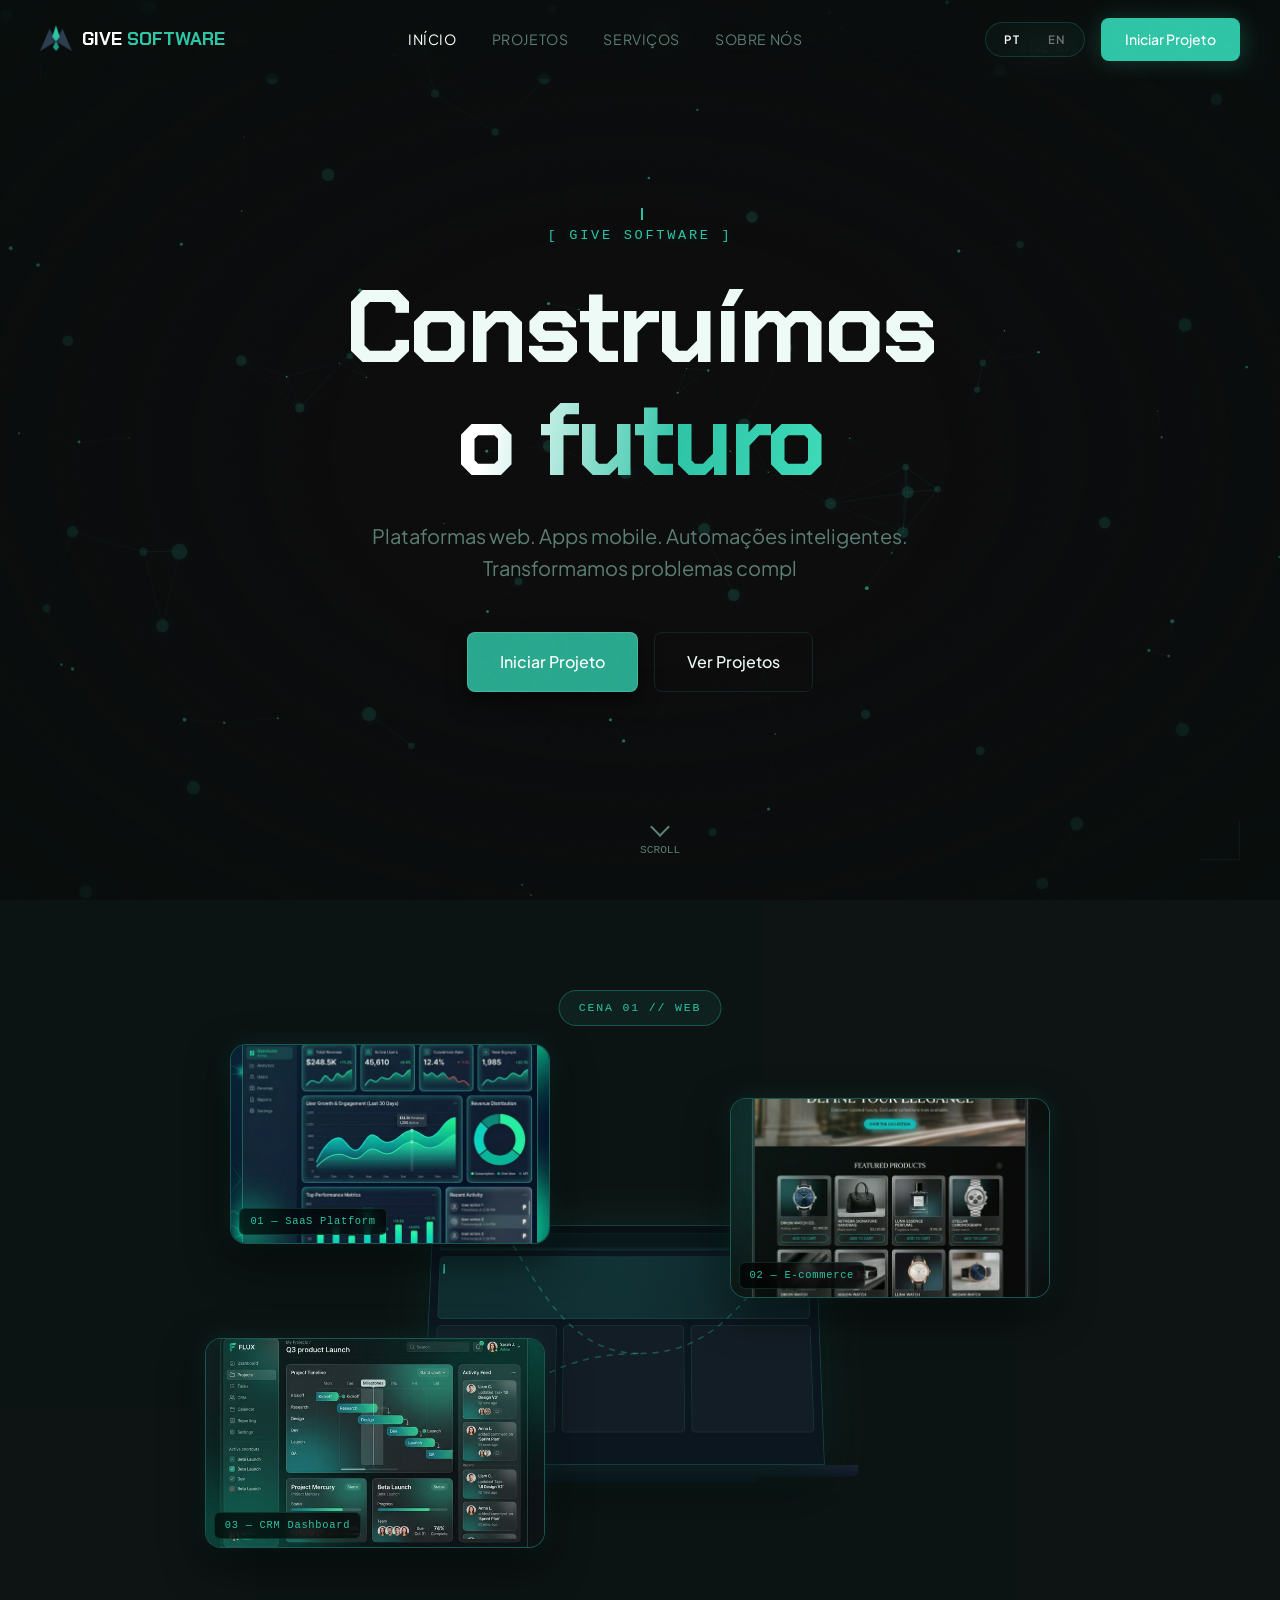
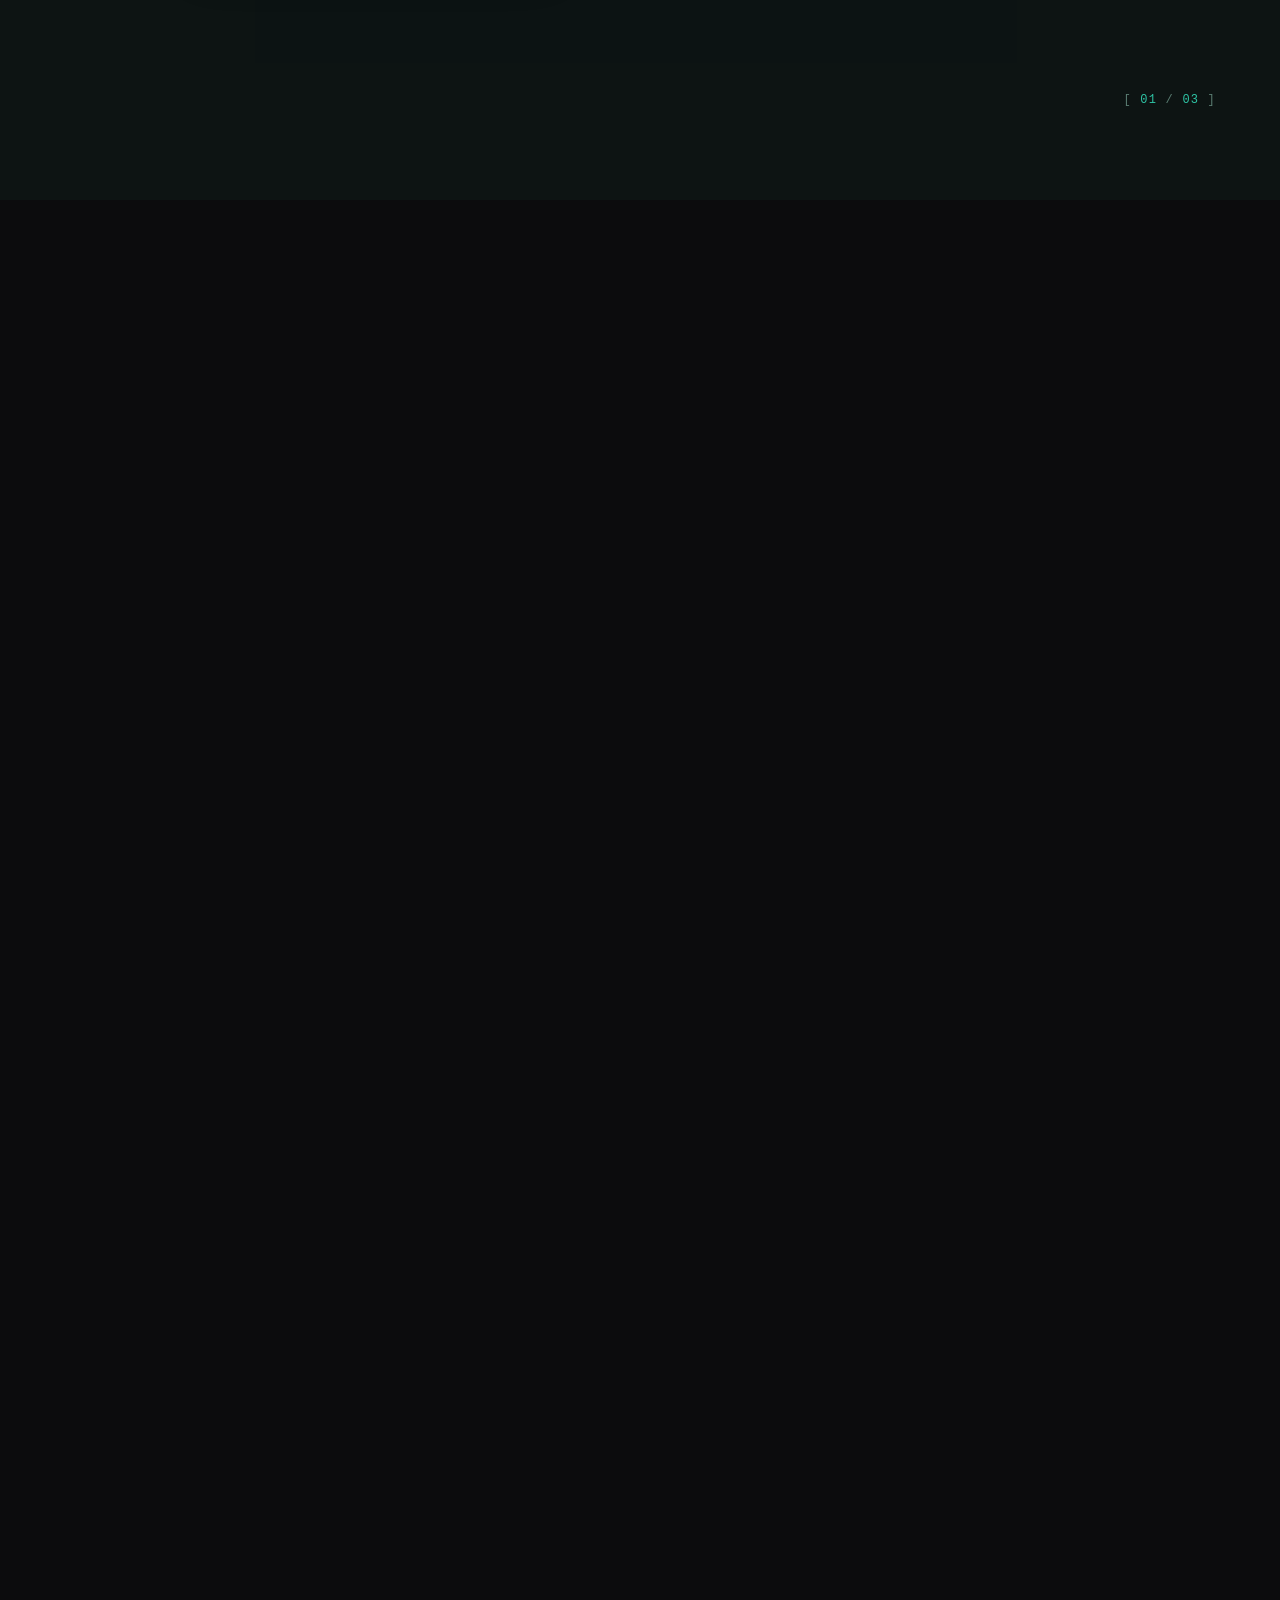
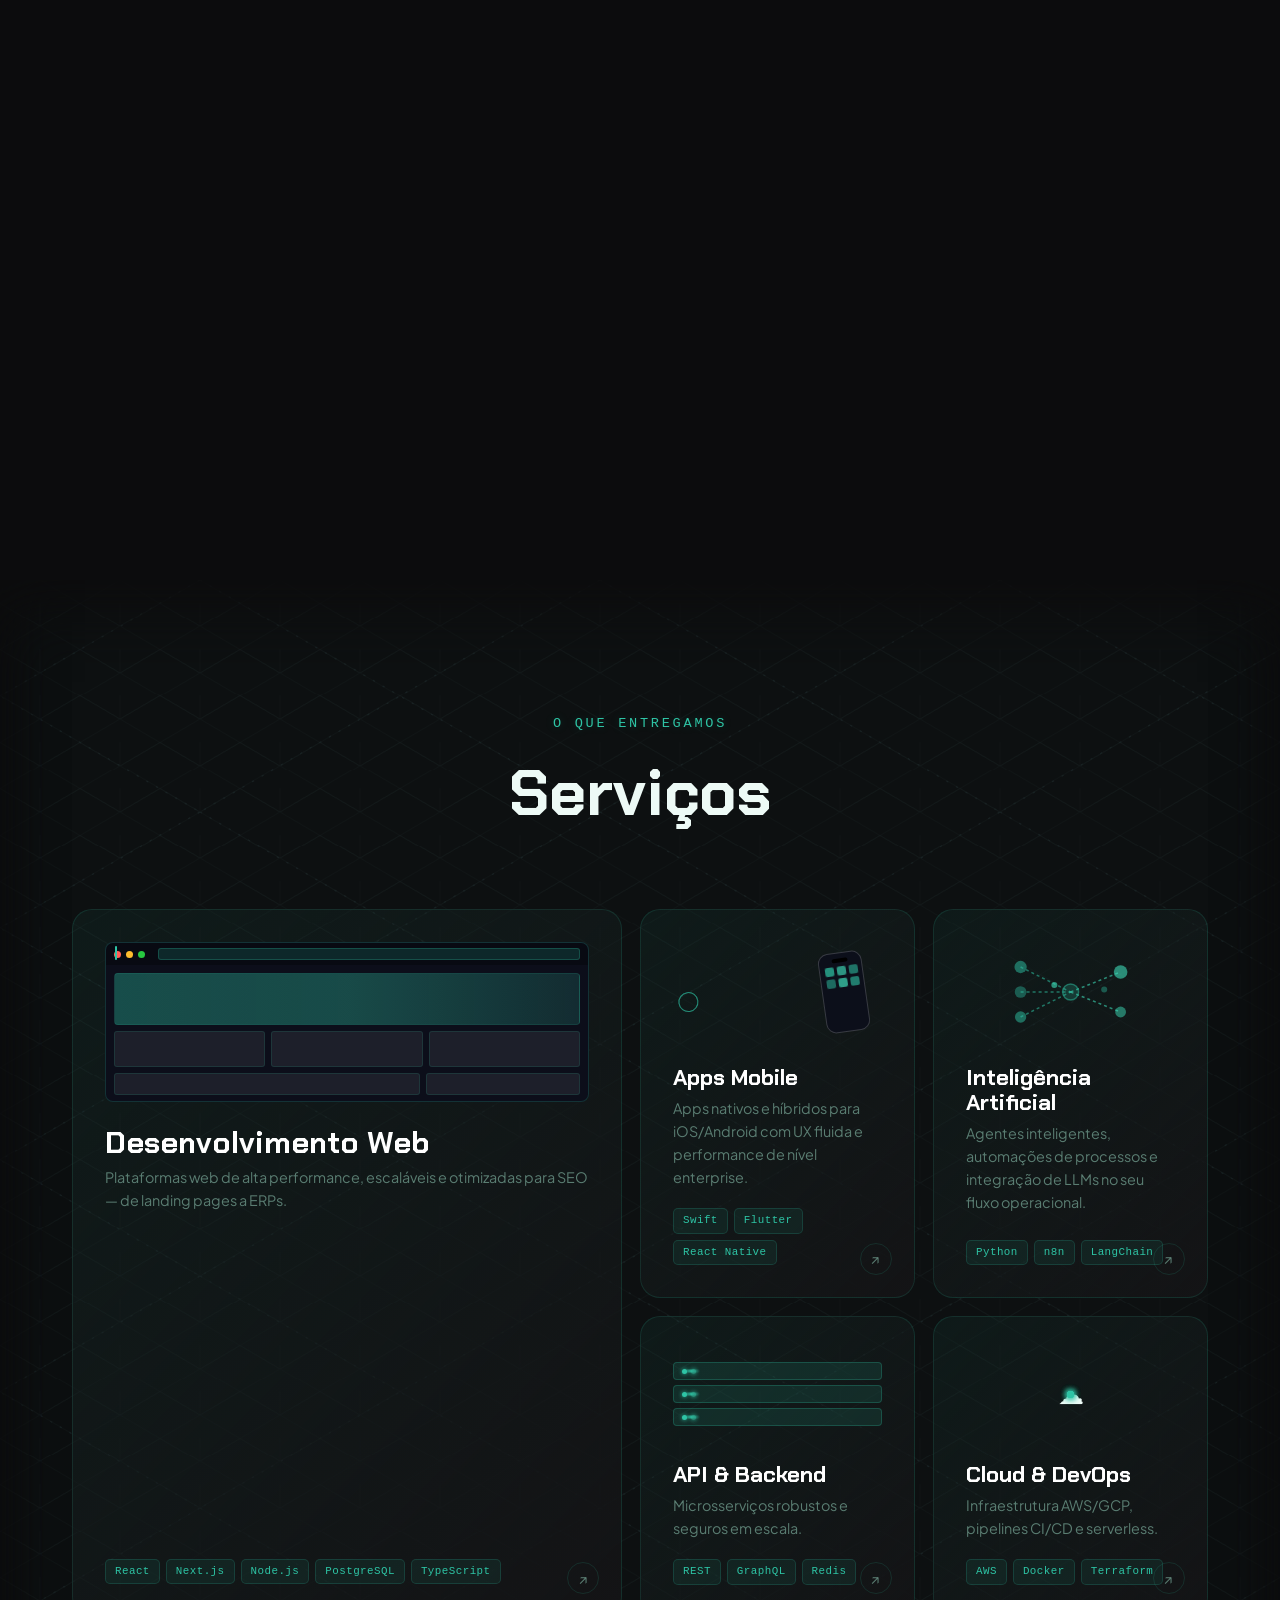
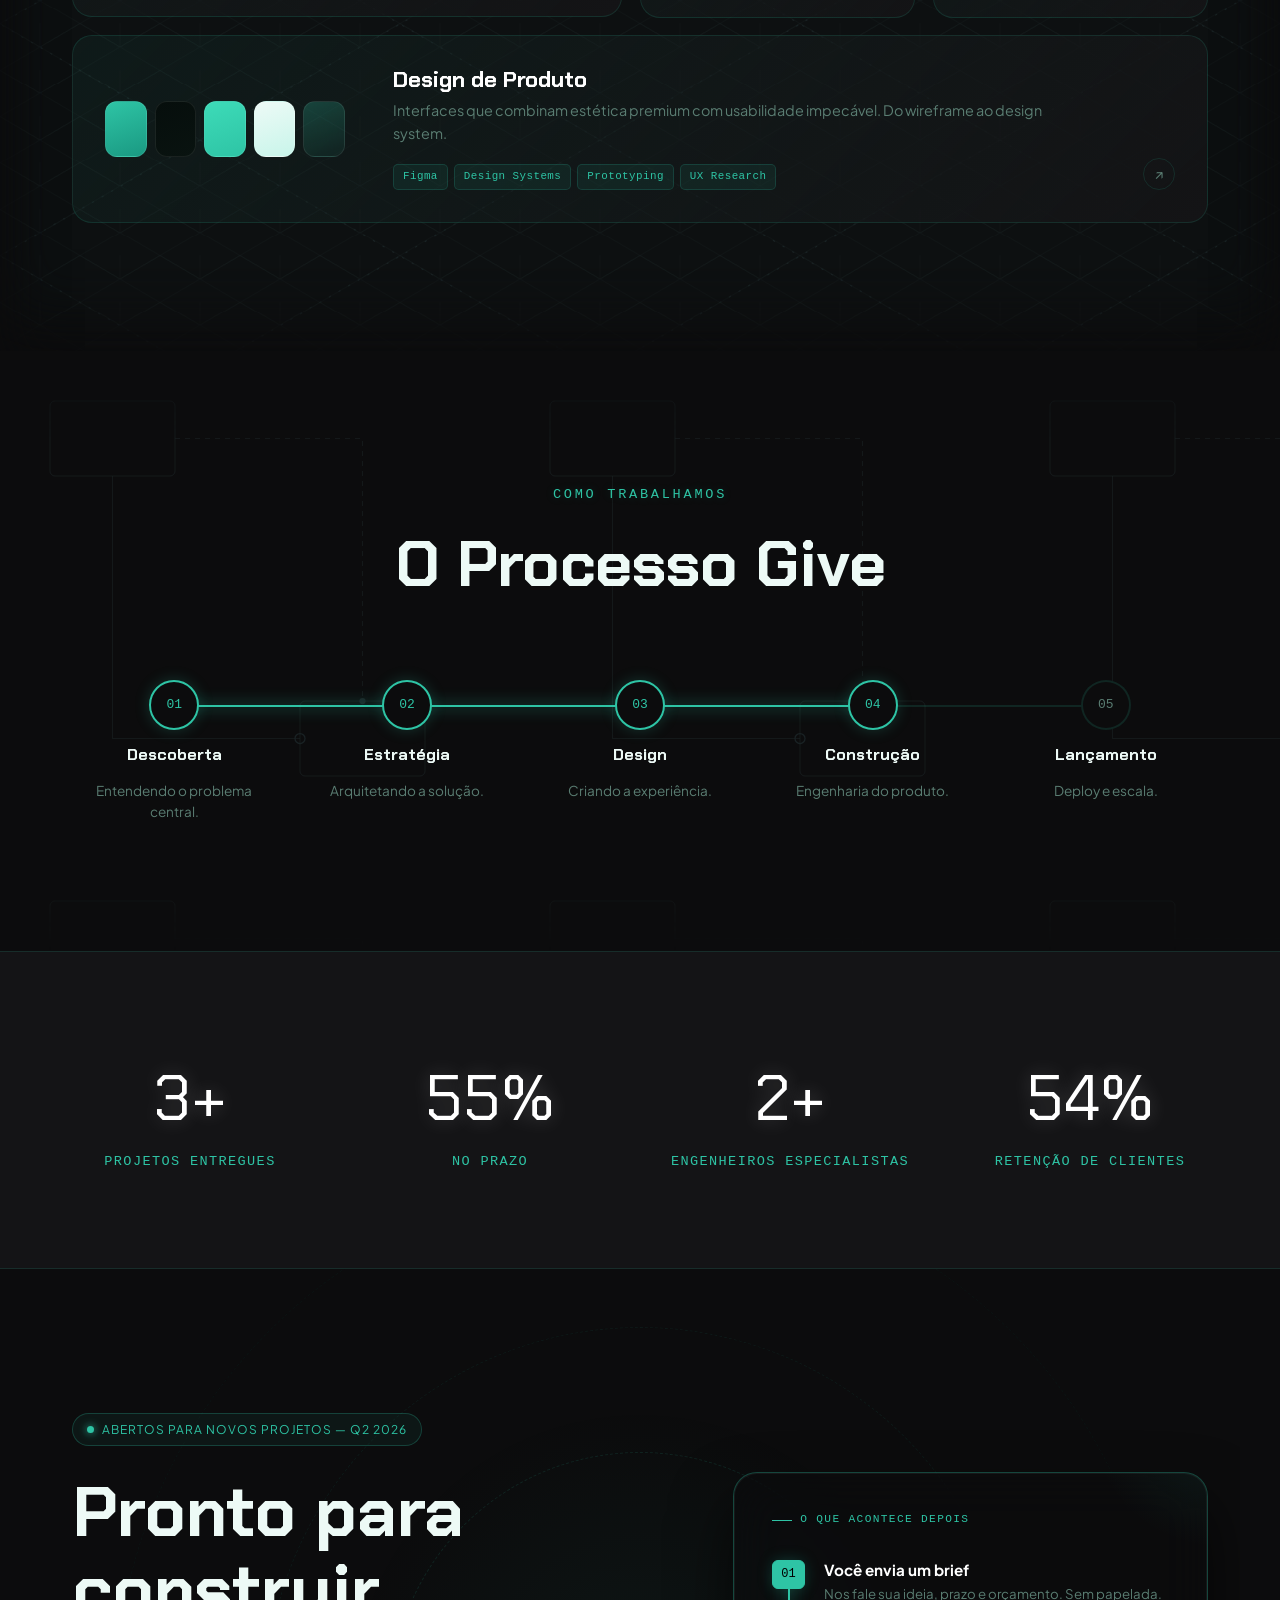
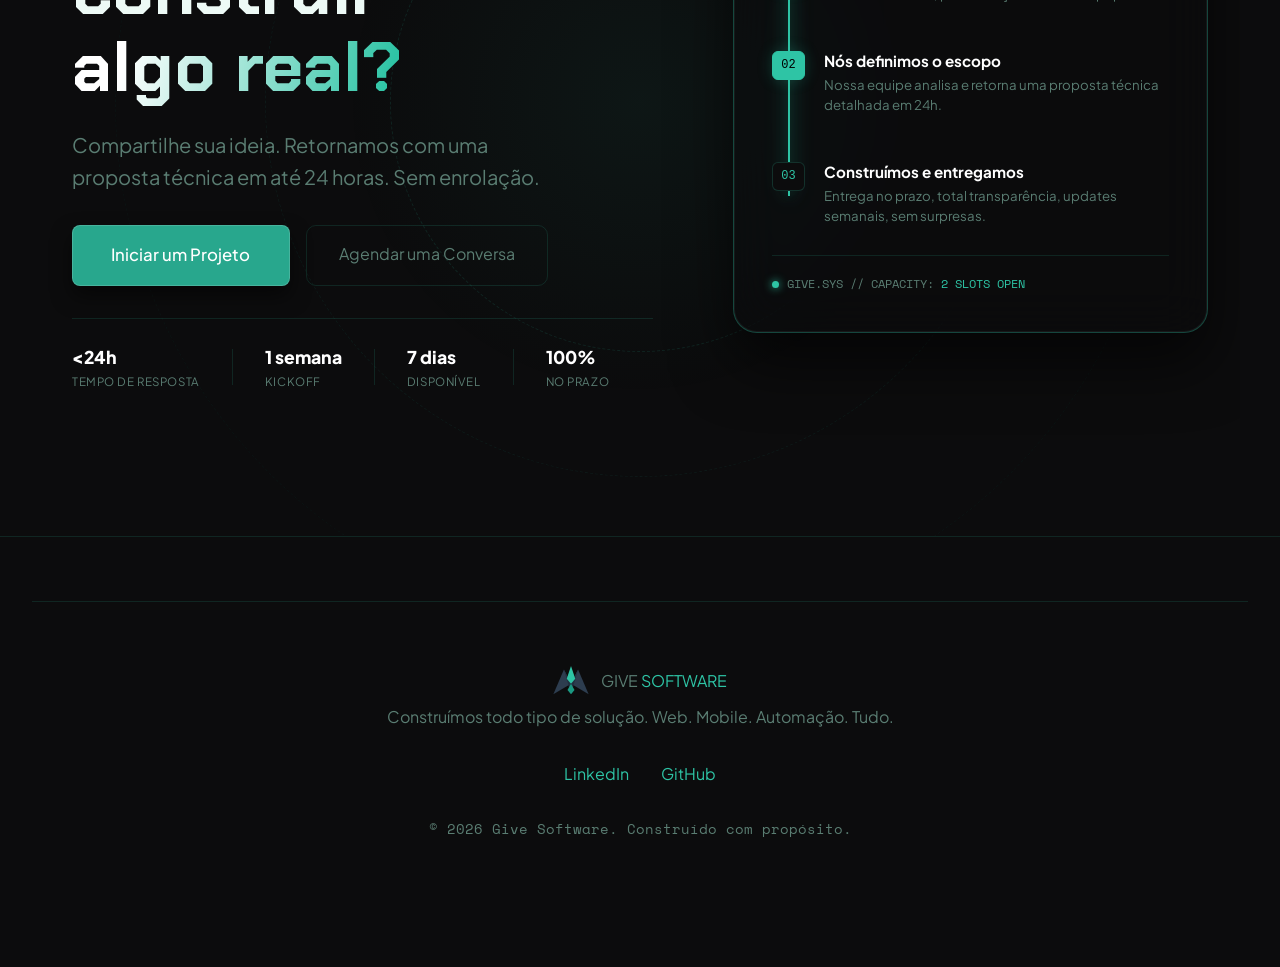
==== commit 4158509d: "feat: update typography, expand localization strings for services and projects, and add new modular " ====
--- a/index.html
+++ b/index.html
@@ -1,87 +1,39 @@
 <!DOCTYPE html>
 <html lang="pt-BR">
+
 <head>
   <meta charset="UTF-8">
   <meta name="viewport" content="width=device-width, initial-scale=1.0">
   <title>Give Software | Premium Tech Solutions</title>
-  
+
   <link rel="preconnect" href="https://fonts.googleapis.com">
   <link rel="preconnect" href="https://fonts.gstatic.com" crossorigin>
-  <link href="https://fonts.googleapis.com/css2?family=DM+Sans:wght@400;500&family=Syne:wght@700;800&display=swap" rel="stylesheet">
+  <link
+    href="https://fonts.googleapis.com/css2?family=Chakra+Petch:wght@600;700;800&family=Plus+Jakarta+Sans:wght@400;500;700&family=Space+Mono:wght@400;700&display=swap"
+    rel="stylesheet">
+  <script src="shared-components.js"></script>
   <script src="lang.js"></script>
   <link rel="stylesheet" href="styles/style.css">
 </head>
+
 <body>
 
-<!-- Cursor elements -->
-<div id="cursor-dot"></div>
-<div id="cursor-ring"></div>
-<!-- Full page progress -->
-<div id="page-progress"></div>
-<!-- Mobile floating CTA -->
-<div class="mobile-cta-bar" id="mobile-cta">
-  <span class="mobile-cta-brand">GIVE <span style="color:var(--accent)">SOFTWARE</span></span>
-  <a href="#cta" class="btn btn-primary" style="padding:.6rem 1.4rem;font-size:.85rem;" data-modal="start-project">Let's Talk →</a>
-</div>
-
-<!-- NAV (#1 & #2) -->
-<nav id="main-nav">
-  <a class="nav-logo" href="index.html">
-    <svg width="32" height="28" viewBox="0 0 100 85" fill="none" xmlns="http://www.w3.org/2000/svg">
-      <polygon class="logo-poly logo-poly-1" points="0,80 30,10 50,50" fill="#2d3d4f"/>
-      <polygon class="logo-poly logo-poly-2" points="100,80 70,10 50,50" fill="#2d3d4f"/>
-      <polygon class="logo-poly logo-poly-1" points="30,10 50,50 50,80" fill="#233040"/>
-      <polygon class="logo-poly logo-poly-2" points="70,10 50,50 50,80" fill="#233040"/>
-      <polygon class="logo-poly logo-poly-center" points="50,0 62,36 50,50 38,36" fill="#2ec4a5"/>
-      <polygon class="logo-poly logo-poly-center" points="50,50 60,68 50,80 40,68" fill="#1a9982"/>
-    </svg>
-    <span style="font-family:var(--font-display);font-weight:800;">GIVE <span style="color:var(--accent)">SOFTWARE</span></span>
-  </a>
-  <ul class="nav-links">
-    <li><a href="index.html" class="active" data-i18n="nav.home">Início</a></li>
-    <li><a href="projetos.html" data-i18n="nav.projects">Projetos</a></li>
-    <li><a href="servicos.html" data-i18n="nav.services">Serviços</a></li>
-    <li><a href="sobre.html" data-i18n="nav.about">Sobre nós</a></li>
-  </ul>
-  <div class="nav-right">
-    <button class="lang-toggle" id="lang-toggle" data-lang="pt" onclick="toggleLang()">
-      <span class="lt-dot"></span>
-      <span data-i18n-pt class="lt-pt">PT</span>
-      <span class="lt-sep">|</span>
-      <span class="lt-en">EN</span>
-    </button>
-    <a class="nav-cta" href="sobre.html#cta" data-i18n="nav.cta" data-modal="start-project">Iniciar Projeto</a>
-    <div class="mobile-menu-btn" id="mobile-btn">
-      <span></span><span></span><span></span>
-    </div>
-  </div>
-</nav>
-
-<!-- Mobile Menu Overlay -->
-  <div class="mobile-menu-overlay" id="mobile-menu">
-  <div class="mobile-menu-close" id="mobile-close">&times;</div>
-  <ul class="mobile-nav-links">
-    <li><a href="index.html" class="active" data-i18n="nav.home">Início</a></li>
-    <li><a href="projetos.html" data-i18n="nav.projects">Projetos</a></li>
-    <li><a href="servicos.html" data-i18n="nav.services">Serviços</a></li>
-    <li><a href="sobre.html" data-i18n="nav.about">Sobre nós</a></li>
-  </ul>
-  <a class="nav-cta" href="sobre.html#cta" style="margin-top:3rem;" data-i18n="nav.cta" data-modal="start-project">Iniciar Projeto</a>
-</div>
+
+  <header id="shared-header" data-active="home"></header>
 
   <!-- Hero Section -->
   <section class="hero">
     <canvas id="hero-canvas"></canvas>
     <!-- #4 Hero vignette -->
     <div class="hero-vignette"></div>
-    
+
     <div class="hud-corner hud-tl"></div>
     <div class="hud-corner hud-br"></div>
-    
+
     <div class="status-bar hero-entrance">
       GIVE.SYS // ONLINE // v3.1.0 <span class="blink"></span>
     </div>
-    
+
     <!-- #8 Laptop cursor in ls-nav -->
     <div class="laptop-cursor"></div>
 
@@ -92,9 +44,10 @@
         <span class="glow-text" data-i18n="hero.h1b">Um estúdio.</span>
       </h1>
       <p class="sub-title hero-entrance delay-3" data-i18n="hero.sub">
-        Plataformas web. Apps mobile. Automações inteligentes. Transformamos problemas complexos em produtos que escalam.
+        Plataformas web. Apps mobile. Automações inteligentes. Transformamos problemas complexos em produtos que
+        escalam.
       </p>
-      
+
       <div class="btn-group hero-entrance delay-4">
         <a href="#cta" class="btn btn-primary" data-i18n="hero.btn.start" data-modal="start-project">Iniciar Projeto</a>
         <a href="#work" class="btn btn-ghost" data-i18n="hero.btn.work">Ver Projetos</a>
@@ -118,23 +71,29 @@
         <path id="path-web-1" class="conn-path"></path>
         <path id="path-web-2" class="conn-path"></path>
         <path id="path-web-3" class="conn-path"></path>
-        
+
         <path id="path-mob-1" class="conn-path"></path>
         <path id="path-mob-2" class="conn-path"></path>
-        
+
         <path id="path-auto-1" class="conn-path"></path>
         <path id="path-auto-2" class="conn-path"></path>
       </svg>
 
       <!-- code-frag stubs (hidden, kept for compat) -->
-      <div class="code-frag" id="cf1"></div><div class="code-frag" id="cf2"></div>
-      <div class="code-frag" id="cf3"></div><div class="code-frag" id="cf4"></div>
-      <div class="code-frag" id="cf5"></div><div class="code-frag" id="cf6"></div>
-      <div class="code-frag" id="cf7"></div><div class="code-frag" id="cf8"></div>
-      <div class="code-frag" id="cf9"></div><div class="code-frag" id="cf10"></div>
+      <div class="code-frag" id="cf1"></div>
+      <div class="code-frag" id="cf2"></div>
+      <div class="code-frag" id="cf3"></div>
+      <div class="code-frag" id="cf4"></div>
+      <div class="code-frag" id="cf5"></div>
+      <div class="code-frag" id="cf6"></div>
+      <div class="code-frag" id="cf7"></div>
+      <div class="code-frag" id="cf8"></div>
+      <div class="code-frag" id="cf9"></div>
+      <div class="code-frag" id="cf10"></div>
 
       <!-- ── SCENE 1: Web / Laptop + project wraps around it ── -->
-      <div id="scene1" style="position:absolute;inset:0;display:flex;align-items:center;justify-content:center;flex-direction:column;opacity:0;transition:opacity .4s">
+      <div id="scene1"
+        style="position:absolute;inset:0;display:flex;align-items:center;justify-content:center;flex-direction:column;opacity:0;transition:opacity .4s">
 
         <div class="proj-orbital orb-web-1" id="orb-web-1" style="--fd: 4.2s; --fdel: 0.1s">
           <div class="proj-card" id="pc-web-1">
@@ -179,7 +138,8 @@
       </div>
 
       <!-- ── SCENE 2: Mobile / Phone + project wraps around it ── -->
-      <div id="scene2" style="position:absolute;inset:0;display:flex;align-items:center;justify-content:center;opacity:0;transition:opacity .4s">
+      <div id="scene2"
+        style="position:absolute;inset:0;display:flex;align-items:center;justify-content:center;opacity:0;transition:opacity .4s">
 
         <div class="proj-orbital orb-mob-1" id="orb-mob-1" style="--fd: 5.1s; --fdel: 0s">
           <div class="proj-card" id="pc-mob-1">
@@ -208,9 +168,18 @@
                 <div class="ps-card-b"></div>
               </div>
               <div class="ps-list">
-                <div class="ps-item"><div class="ps-icon"></div><div class="ps-line"></div></div>
-                <div class="ps-item"><div class="ps-icon" style="background:rgba(61,219,184,.2)"></div><div class="ps-line" style="width:55%"></div></div>
-                <div class="ps-item"><div class="ps-icon" style="background:rgba(52,211,153,.2)"></div><div class="ps-line" style="width:70%"></div></div>
+                <div class="ps-item">
+                  <div class="ps-icon"></div>
+                  <div class="ps-line"></div>
+                </div>
+                <div class="ps-item">
+                  <div class="ps-icon" style="background:rgba(61,219,184,.2)"></div>
+                  <div class="ps-line" style="width:55%"></div>
+                </div>
+                <div class="ps-item">
+                  <div class="ps-icon" style="background:rgba(52,211,153,.2)"></div>
+                  <div class="ps-line" style="width:70%"></div>
+                </div>
               </div>
               <div class="ps-nav-bar">
                 <div class="ps-nav-ico active" id="badge-parent" style="position:relative">
@@ -226,7 +195,8 @@
       </div>
 
       <!-- ── SCENE 3: Robot / Automation + project wraps around it ── -->
-      <div id="scene3" style="position:absolute;inset:0;display:flex;align-items:center;justify-content:center;opacity:0;transition:opacity .4s">
+      <div id="scene3"
+        style="position:absolute;inset:0;display:flex;align-items:center;justify-content:center;opacity:0;transition:opacity .4s">
 
         <div class="proj-orbital orb-auto-1" id="orb-auto-1" style="--fd: 5.8s; --fdel: 0.2s">
           <div class="proj-card" id="pc-auto-1">
@@ -256,6 +226,7 @@
   </div>
 
   <!-- Trusted By Section -->
+  <!--
   <section class="section" id="work">
     <div class="section-header reveal">
       <div class="pre-title" data-i18n="trusted.label">Confiado por empresas que constroem o amanhã</div>
@@ -277,16 +248,16 @@
         <div class="ti-bg"></div><div class="ti-overlay"></div><span class="ti-text">Parafina Bronze</span>
       </div>
     </div>
-
-    <!-- The Hover Card -->
-    <div class="hover-card" id="hover-card">
-      <div class="hc-title" id="hc-title">Project Name</div>
-      <div class="hc-desc" id="hc-desc">Description goes here</div>
-      <div class="hc-metric" id="hc-metric">Impact metric</div>
-    </div>
+  -->
+  <!-- The Hover Card -->
+  <div class="hover-card" id="hover-card">
+    <div class="hc-title" id="hc-title">Project Name</div>
+    <div class="hc-desc" id="hc-desc">Description goes here</div>
+    <div class="hc-metric" id="hc-metric">Impact metric</div>
+  </div>
   </section>
 
-<!-- Services Section  Bento Grid -->
+  <!-- Services Section  Bento Grid -->
   <section class="section" id="services">
     <div class="section-header reveal">
       <div class="pre-title" data-i18n="services.pre">O que entregamos</div>
@@ -302,7 +273,9 @@
               <div class="vb-dot" style="background:#ff5f56"></div>
               <div class="vb-dot" style="background:#febc2e"></div>
               <div class="vb-dot" style="background:#27c840"></div>
-              <div class="vb-url"><div class="vb-cursor"></div></div>
+              <div class="vb-url">
+                <div class="vb-cursor"></div>
+              </div>
             </div>
             <div class="vb-body">
               <div class="vb-hero" style="height:52px"></div>
@@ -319,7 +292,8 @@
           </div>
         </div>
         <h3 data-i18n="service.web.title">Plataformas Web</h3>
-        <p data-i18n="service.web.desc">De landing pages a SaaS enterprise. Arquitetamos produtos web rápidos, escaláveis que convertem e retêm.</p>
+        <p data-i18n="service.web.desc">De landing pages a SaaS enterprise. Arquitetamos produtos web rápidos,
+          escaláveis que convertem e retêm.</p>
         <div class="sb-tags">
           <span class="sb-tag">React</span><span class="sb-tag">Next.js</span>
           <span class="sb-tag">Node.js</span><span class="sb-tag">PostgreSQL</span>
@@ -334,11 +308,19 @@
           <div class="vis-phone">
             <div class="vp-notch"></div>
             <div class="vp-apps">
-              <div class="vp-app"></div><div class="vp-app"></div><div class="vp-app"></div>
-              <div class="vp-app"></div><div class="vp-app"></div><div class="vp-app"></div>
+              <div class="vp-app"></div>
+              <div class="vp-app"></div>
+              <div class="vp-app"></div>
+              <div class="vp-app"></div>
+              <div class="vp-app"></div>
+              <div class="vp-app"></div>
             </div>
           </div>
-          <div class="vis-phone-wave"><div class="vwave"></div><div class="vwave"></div><div class="vwave"></div></div>
+          <div class="vis-phone-wave">
+            <div class="vwave"></div>
+            <div class="vwave"></div>
+            <div class="vwave"></div>
+          </div>
         </div>
         <h3 data-i18n="service.mobile.title">Apps Mobile</h3>
         <p data-i18n="service.mobile.desc">iOS &amp; Android. Performance nativa, design extraordinário.</p>
@@ -352,19 +334,42 @@
       <div class="sb-card sb-card-ai reveal delay-2">
         <div class="sb-vis">
           <svg class="vis-neural" viewBox="0 0 160 100" preserveAspectRatio="xMidYMid meet">
-            <line x1="30" y1="25" x2="80" y2="50" stroke="rgba(46,196,165,.55)" stroke-width="1.5" stroke-dasharray="3,3"/>
-            <line x1="30" y1="50" x2="80" y2="50" stroke="rgba(46,196,165,.55)" stroke-width="1.5" stroke-dasharray="3,3"/>
-            <line x1="30" y1="75" x2="80" y2="50" stroke="rgba(46,196,165,.55)" stroke-width="1.5" stroke-dasharray="3,3"/>
-            <line x1="80" y1="50" x2="130" y2="30" stroke="rgba(61,219,184,.6)" stroke-width="1.5" stroke-dasharray="3,3"/>
-            <line x1="80" y1="50" x2="130" y2="70" stroke="rgba(61,219,184,.6)" stroke-width="1.5" stroke-dasharray="3,3"/>
-            <circle cx="30" cy="25" r="5" fill="rgba(46,196,165,.5)"><animate attributeName="r" values="5;6.5;5" dur="2s" repeatCount="indefinite"/></circle>
-            <circle cx="30" cy="50" r="5" fill="rgba(46,196,165,.4)"><animate attributeName="r" values="5;6.5;5" dur="2.5s" repeatCount="indefinite"/></circle>
-            <circle cx="30" cy="75" r="5" fill="rgba(46,196,165,.5)"><animate attributeName="r" values="5;6.5;5" dur="1.8s" repeatCount="indefinite"/></circle>
-            <circle cx="80" cy="50" r="8" fill="rgba(46,196,165,.2)" stroke="rgba(46,196,165,.6)" stroke-width="1.5"><animate attributeName="stroke-opacity" values="1;.3;1" dur="1.5s" repeatCount="indefinite"/></circle>
-            <circle cx="130" cy="30" r="5" fill="rgba(61,219,184,.6)"><animate attributeName="r" values="5;7;5" dur="2.2s" repeatCount="indefinite"/></circle>
-            <circle cx="130" cy="70" r="5" fill="rgba(61,219,184,.5)"><animate attributeName="r" values="5;7;5" dur="1.7s" repeatCount="indefinite"/></circle>
-            <circle r="3" fill="rgba(46,196,165,.9)" opacity="0"><animateMotion path="M30,50 Q55,35 80,50 Q105,65 130,30" dur="1.8s" repeatCount="indefinite"/><animate attributeName="opacity" values="0;1;0" dur="1.8s" repeatCount="indefinite"/></circle>
-            <circle r="3" fill="rgba(61,219,184,.9)" opacity="0"><animateMotion path="M30,25 Q55,40 80,50 Q105,45 130,70" dur="2.4s" repeatCount="indefinite"/><animate attributeName="opacity" values="0;1;0" dur="2.4s" repeatCount="indefinite"/></circle>
+            <line x1="30" y1="25" x2="80" y2="50" stroke="rgba(46,196,165,.55)" stroke-width="1.5"
+              stroke-dasharray="3,3" />
+            <line x1="30" y1="50" x2="80" y2="50" stroke="rgba(46,196,165,.55)" stroke-width="1.5"
+              stroke-dasharray="3,3" />
+            <line x1="30" y1="75" x2="80" y2="50" stroke="rgba(46,196,165,.55)" stroke-width="1.5"
+              stroke-dasharray="3,3" />
+            <line x1="80" y1="50" x2="130" y2="30" stroke="rgba(61,219,184,.6)" stroke-width="1.5"
+              stroke-dasharray="3,3" />
+            <line x1="80" y1="50" x2="130" y2="70" stroke="rgba(61,219,184,.6)" stroke-width="1.5"
+              stroke-dasharray="3,3" />
+            <circle cx="30" cy="25" r="5" fill="rgba(46,196,165,.5)">
+              <animate attributeName="r" values="5;6.5;5" dur="2s" repeatCount="indefinite" />
+            </circle>
+            <circle cx="30" cy="50" r="5" fill="rgba(46,196,165,.4)">
+              <animate attributeName="r" values="5;6.5;5" dur="2.5s" repeatCount="indefinite" />
+            </circle>
+            <circle cx="30" cy="75" r="5" fill="rgba(46,196,165,.5)">
+              <animate attributeName="r" values="5;6.5;5" dur="1.8s" repeatCount="indefinite" />
+            </circle>
+            <circle cx="80" cy="50" r="8" fill="rgba(46,196,165,.2)" stroke="rgba(46,196,165,.6)" stroke-width="1.5">
+              <animate attributeName="stroke-opacity" values="1;.3;1" dur="1.5s" repeatCount="indefinite" />
+            </circle>
+            <circle cx="130" cy="30" r="5" fill="rgba(61,219,184,.6)">
+              <animate attributeName="r" values="5;7;5" dur="2.2s" repeatCount="indefinite" />
+            </circle>
+            <circle cx="130" cy="70" r="5" fill="rgba(61,219,184,.5)">
+              <animate attributeName="r" values="5;7;5" dur="1.7s" repeatCount="indefinite" />
+            </circle>
+            <circle r="3" fill="rgba(46,196,165,.9)" opacity="0">
+              <animateMotion path="M30,50 Q55,35 80,50 Q105,65 130,30" dur="1.8s" repeatCount="indefinite" />
+              <animate attributeName="opacity" values="0;1;0" dur="1.8s" repeatCount="indefinite" />
+            </circle>
+            <circle r="3" fill="rgba(61,219,184,.9)" opacity="0">
+              <animateMotion path="M30,25 Q55,40 80,50 Q105,45 130,70" dur="2.4s" repeatCount="indefinite" />
+              <animate attributeName="opacity" values="0;1;0" dur="2.4s" repeatCount="indefinite" />
+            </circle>
           </svg>
         </div>
         <h3 data-i18n="service.ai.title">IA &amp; Automação</h3>
@@ -379,13 +384,25 @@
       <div class="sb-card sb-card-backend reveal">
         <div class="sb-vis">
           <div class="vis-server">
-            <div class="vserv-row"><div class="vserv-led"></div><div class="vserv-led"></div><div class="vserv-packet"></div></div>
-            <div class="vserv-row"><div class="vserv-led"></div><div class="vserv-led"></div><div class="vserv-packet"></div></div>
-            <div class="vserv-row"><div class="vserv-led"></div><div class="vserv-led"></div><div class="vserv-packet"></div></div>
-          </div>
-        </div>
-        <h3>API &amp; Backend</h3>
-        <p>Microsserviços robustos e seguros em escala.</p>
+            <div class="vserv-row">
+              <div class="vserv-led"></div>
+              <div class="vserv-led"></div>
+              <div class="vserv-packet"></div>
+            </div>
+            <div class="vserv-row">
+              <div class="vserv-led"></div>
+              <div class="vserv-led"></div>
+              <div class="vserv-packet"></div>
+            </div>
+            <div class="vserv-row">
+              <div class="vserv-led"></div>
+              <div class="vserv-led"></div>
+              <div class="vserv-packet"></div>
+            </div>
+          </div>
+        </div>
+        <h3 data-i18n="service.backend.title">API &amp; Backend</h3>
+        <p data-i18n="service.backend.desc">Microsserviços robustos e seguros em escala.</p>
         <div class="sb-tags">
           <span class="sb-tag">REST</span><span class="sb-tag">GraphQL</span><span class="sb-tag">Redis</span>
         </div>
@@ -397,12 +414,14 @@
         <div class="sb-vis">
           <div class="vis-cloud">
             <div class="vc-center">&#9729;</div>
-            <div class="vc-orbit"></div><div class="vc-orbit"></div>
-            <div class="vc-orbit"></div><div class="vc-orbit"></div>
-          </div>
-        </div>
-        <h3>Cloud &amp; DevOps</h3>
-        <p>Infraestrutura AWS/GCP, pipelines CI/CD, serverless.</p>
+            <div class="vc-orbit"></div>
+            <div class="vc-orbit"></div>
+            <div class="vc-orbit"></div>
+            <div class="vc-orbit"></div>
+          </div>
+        </div>
+        <h3 data-i18n="service.cloudops.title">Cloud &amp; DevOps</h3>
+        <p data-i18n="service.cloudops.desc">Infraestrutura AWS/GCP, pipelines CI/CD, serverless.</p>
         <div class="sb-tags">
           <span class="sb-tag">AWS</span><span class="sb-tag">Docker</span><span class="sb-tag">Terraform</span>
         </div>
@@ -417,18 +436,21 @@
             <div class="vpal-swatch" style="background:linear-gradient(160deg,#060e0c,#091310)"></div>
             <div class="vpal-swatch" style="background:linear-gradient(160deg,#3ddbb8,#2ec4a5)"></div>
             <div class="vpal-swatch" style="background:linear-gradient(160deg,#edfaf6,#c8f5ea)"></div>
-            <div class="vpal-swatch" style="background:linear-gradient(160deg,rgba(46,196,165,.25),rgba(46,196,165,.06))"></div>
+            <div class="vpal-swatch"
+              style="background:linear-gradient(160deg,rgba(46,196,165,.25),rgba(46,196,165,.06))"></div>
           </div>
         </div>
         <div style="flex:1">
           <h3 data-i18n="service.design.title">Design de Produto</h3>
-          <p data-i18n="service.design.desc">UI/UX premium que converte. Obcecamos com cada pixel, interação e micro-animação para que seus usuários nunca queiram sair.</p>
+          <p data-i18n="service.design.desc">UI/UX premium que converte. Obcecamos com cada pixel, interação e
+            micro-animação para que seus usuários nunca queiram sair.</p>
           <div class="sb-tags">
             <span class="sb-tag">Figma</span><span class="sb-tag">Design Systems</span>
             <span class="sb-tag">Prototyping</span><span class="sb-tag">UX Research</span>
           </div>
         </div>
-        <span class="sb-arrow" style="position:relative;bottom:auto;right:auto;margin-left:auto;align-self:flex-end;">&#8599;</span>
+        <span class="sb-arrow"
+          style="position:relative;bottom:auto;right:auto;margin-left:auto;align-self:flex-end;">&#8599;</span>
       </div>
 
     </div>
@@ -442,31 +464,35 @@
     <div class="process-timeline reveal" id="process-timeline">
       <div class="timeline-line"></div>
       <div class="timeline-progress" id="t-progress"></div>
-      
+
       <div class="step active">
         <div class="step-icon">01</div>
-        <h4>Descoberta</h4>
-        <p style="font-size: 0.85rem; color: var(--text-muted)">Entendendo o problema central.</p>
+        <h4 data-i18n="process.step1.title">Descoberta</h4>
+        <p style="font-size: 0.85rem; color: var(--text-muted)" data-i18n="process.step1.desc">Entendendo o problema
+          central.</p>
       </div>
       <div class="step">
         <div class="step-icon">02</div>
-        <h4>Estratégia</h4>
-        <p style="font-size: 0.85rem; color: var(--text-muted)">Arquitetando a solução.</p>
+        <h4 data-i18n="process.step2.title">Estratégia</h4>
+        <p style="font-size: 0.85rem; color: var(--text-muted)" data-i18n="process.step2.desc">Arquitetando a solução.
+        </p>
       </div>
       <div class="step">
         <div class="step-icon">03</div>
-        <h4>Design</h4>
-        <p style="font-size: 0.85rem; color: var(--text-muted)">Criando a experiência.</p>
+        <h4 data-i18n="process.step3.title">Design</h4>
+        <p style="font-size: 0.85rem; color: var(--text-muted)" data-i18n="process.step3.desc">Criando a experiência.
+        </p>
       </div>
       <div class="step">
         <div class="step-icon">04</div>
-        <h4>Construção</h4>
-        <p style="font-size: 0.85rem; color: var(--text-muted)">Engenharia do produto.</p>
+        <h4 data-i18n="process.step4.title">Construção</h4>
+        <p style="font-size: 0.85rem; color: var(--text-muted)" data-i18n="process.step4.desc">Engenharia do produto.
+        </p>
       </div>
       <div class="step">
         <div class="step-icon">05</div>
-        <h4>Lançamento</h4>
-        <p style="font-size: 0.85rem; color: var(--text-muted)">Deploy e escala.</p>
+        <h4 data-i18n="process.step5.title">Lançamento</h4>
+        <p style="font-size: 0.85rem; color: var(--text-muted)" data-i18n="process.step5.desc">Deploy e escala.</p>
       </div>
     </div>
   </section>
@@ -475,16 +501,16 @@
   <div class="numbers-wrapper">
     <div class="numbers-grid" id="stats-section">
       <div class="num-item reveal">
-        <div class="num-val" data-target="50">0</div>
+        <div class="num-val" data-target="5">0</div>
         <div class="num-label" data-i18n="numbers.p1.lbl">Projetos entregues</div>
       </div>
       <div class="num-item reveal delay-1">
-        <div class="num-val" data-target="8">0</div>
-        <div class="num-label" data-i18n="sobre.m1.lbl">Anos de Maestria</div>
+        <div class="num-val" data-target="100">0</div>
+        <div class="num-label" data-i18n="numbers.p4.lbl">No prazo</div>
       </div>
       <div class="num-item reveal delay-2">
-        <div class="num-val" data-target="30">0</div>
-        <div class="num-label" data-i18n="numbers.p2.lbl">Engenheiros especialistas</div>
+        <div class="num-val" data-target="3">0</div>
+        <div class="num-label" data-i18n="numbers.p2.lbl">Desenvolvedores especialistas</div>
       </div>
       <div class="num-item reveal delay-3">
         <div class="num-val" data-target="98">0</div>
@@ -518,10 +544,12 @@
           Compartilhe sua ideia. Retornamos com uma proposta técnica em até 24 horas. Sem enrolação.
         </p>
         <div class="cta-btns">
-          <a href="mailto:hello@givesoftware.com" class="btn btn-primary" style="font-size:1.05rem;padding:1rem 2.4rem;" data-i18n="cta.btn.start" data-modal="start-project">
+          <a href="mailto:hello@givesoftware.com" class="btn btn-primary" style="font-size:1.05rem;padding:1rem 2.4rem;"
+            data-i18n="cta.btn.start" data-modal="start-project">
             Iniciar um Projeto &#8599;
           </a>
-          <a href="mailto:hello@givesoftware.com?subject=Schedule+a+Call" class="btn-ghost-ring" data-i18n="cta.btn.call">
+          <a href="mailto:hello@givesoftware.com?subject=Schedule+a+Call" class="btn-ghost-ring"
+            data-i18n="cta.btn.call">
             Agendar uma Conversa
           </a>
         </div>
@@ -537,7 +565,7 @@
           </div>
           <div class="cta-trust-sep"></div>
           <div class="cta-trust-item">
-            <span class="cti-val">NDA</span>
+            <span class="cti-val">7 dias</span>
             <span class="cti-lbl" data-i18n="cta.trust.t3">Disponível</span>
           </div>
           <div class="cta-trust-sep"></div>
@@ -576,7 +604,7 @@
         </div>
         <div class="cta-card-footer">
           <div class="cta-status-dot"></div>
-          <span style="font-family:monospace;font-size:.74rem;color:var(--text-muted);">
+          <span style="font-family:'Space Mono',monospace;font-size:.74rem;color:var(--text-muted);">
             GIVE.SYS // CAPACITY: <span style="color:var(--accent);">2 SLOTS OPEN</span>
           </span>
         </div>
@@ -584,877 +612,668 @@
     </div>
   </section>
 
-  <!-- Footer -->
-  <footer>
-    <div style="display:flex;align-items:center;justify-content:center;gap:12px;margin-bottom:.5rem;">
-      <svg width="36" height="30" viewBox="0 0 100 85" fill="none" xmlns="http://www.w3.org/2000/svg">
-        <polygon points="0,80 30,10 50,50" fill="#2d3d4f"/>
-        <polygon points="100,80 70,10 50,50" fill="#2d3d4f"/>
-        <polygon points="30,10 50,50 50,80" fill="#233040"/>
-        <polygon points="70,10 50,50 50,80" fill="#233040"/>
-        <polygon points="50,0 62,36 50,50 38,36" fill="#2ec4a5"/>
-        <polygon points="50,50 60,68 50,80 40,68" fill="#1a9982"/>
-      </svg>
-      <!-- #17 footer wordmark sweep -->
-      <div class="footer-wordmark footer-logo" style="margin-bottom:0;">GIVE <span style="color:var(--accent)">SOFTWARE</span></div>
-    </div>
-    <p>We build every kind of solution. Web. Mobile. Automation. All of it.</p>
-    <div style="margin: 2rem 0; display: flex; gap: 2rem; justify-content: center;">
-      <a href="#" style="color:var(--accent)">Twitter</a>
-      <a href="#" style="color:var(--accent)">LinkedIn</a>
-      <a href="#" style="color:var(--accent)">GitHub</a>
-    </div>
-    <p style="font-size: 0.85rem; font-family: monospace;" data-i18n="footer.copy">© 2026 Give Software. Construído com propósito.</p>
-  </footer>
-
-  <!-- START PROJECT MODAL -->
-  <div class="sp-modal" id="sp-modal">
-    <!-- Decorative clip layer (background only) -->
-    <div class="sp-clip-layer" id="sp-clip">
-      <div class="sp-bg-grid"></div>
-    </div>
-    <!-- UI Controls -->
-    <div class="sp-close" id="sp-close" data-i18n="modal.close">[ ESC ] FECHAR</div>
-    <div class="sp-progress" id="sp-progress"></div>
-    <!-- Form Content -->
-    <div class="sp-content">
-        <!-- Step 1 -->
-        <div class="sp-step active" id="sp-step-1" data-step="1">
-          <div class="sp-label" data-i18n="modal.s1.label">01 // O CONCEITO</div>
-          <h2 class="sp-h2" data-i18n="modal.s1.title">O que vamos construir?</h2>
-          <div class="sp-input-wrap">
-            <input type="text" class="sp-input" id="sp-input-concept" placeholder="Um app fintech, um agente de IA, um SaaS..." data-i18n="modal.s1.ph" autocomplete="off">
-            <div class="sp-line"></div>
-          </div>
-          <div class="sp-hint" data-i18n="modal.s1.hint">Pressione <strong>Enter ↵</strong> para continuar.</div>
-        </div>
-
-        <!-- Step 2 -->
-        <div class="sp-step" id="sp-step-2" data-step="2">
-          <div class="sp-label" data-i18n="modal.s2.label">02 // ECOSSISTEMA</div>
-          <h2 class="sp-h2" data-i18n="modal.s2.title">Selecione a plataforma.</h2>
-          <div class="sp-cards">
-            <div class="sp-select-card" data-i18n="modal.s2.opt1">PLATAFORMA WEB</div>
-            <div class="sp-select-card" data-i18n="modal.s2.opt2">APP MOBILE</div>
-            <div class="sp-select-card" data-i18n="modal.s2.opt3">IA & AUTOMAÇÃO</div>
-            <div class="sp-select-card" data-i18n="modal.s2.opt4">FULL STACK (TUDO)</div>
-          </div>
-        </div>
-
-        <!-- Step 3 -->
-        <div class="sp-step" id="sp-step-3" data-step="3">
-          <div class="sp-label" data-i18n="modal.s3.label">03 // PRAZO</div>
-          <h2 class="sp-h2" data-i18n="modal.s3.title">Quando lançamos?</h2>
-          <div class="sp-cards">
-            <div class="sp-select-card" data-i18n="modal.s3.opt1">O QUANTO ANTES</div>
-            <div class="sp-select-card" data-i18n="modal.s3.opt2">1-3 MESES</div>
-            <div class="sp-select-card" data-i18n="modal.s3.opt3">3-6 MESES</div>
-            <div class="sp-select-card" data-i18n="modal.s3.opt4">FLEXÍVEL</div>
-          </div>
-        </div>
-
-        <!-- Step 4 -->
-        <div class="sp-step" id="sp-step-4" data-step="4">
-          <div class="sp-label" data-i18n="modal.s4.label">04 // CONTATO</div>
-          <h2 class="sp-h2" data-i18n="modal.s4.title">Para onde enviamos a proposta?</h2>
-          <div class="sp-input-wrap" style="margin-bottom: 3rem;">
-            <input type="email" class="sp-input" id="sp-input-email" placeholder="email@empresa.com" data-i18n="modal.s4.ph" autocomplete="off">
-            <div class="sp-line"></div>
-          </div>
-          <button class="sp-btn-submit" id="sp-submit" data-i18n="modal.submit">INICIAR SEQUÊNCIA</button>
-        </div>
-
-        <!-- Success -->
-        <div class="sp-step" id="sp-success" data-step="5">
-          <div class="sp-launch-dot" id="sp-dot"></div>
-          <div class="sp-msg" id="sp-msg"></div>
-        </div>
-      </div>
-    </div>
+  <footer id="shared-footer"></footer>
 
   <script>
-  /* ── #18 CUSTOM CURSOR ─────────────────────────── */
-  (function(){
-    const dot=document.getElementById('cursor-dot');
-    const ring=document.getElementById('cursor-ring');
-    let rx=0,ry=0;
-    window.addEventListener('mousemove',e=>{
-      dot.style.left=e.clientX+'px'; dot.style.top=e.clientY+'px';
-      rx+=(e.clientX-rx)*.12; ry+=(e.clientY-ry)*.12;
-      ring.style.left=rx+'px'; ring.style.top=ry+'px';
-    });
-    function lerp(){
-      rx+=(parseFloat(dot.style.left||0)-rx)*.12;
-      ry+=(parseFloat(dot.style.top||0)-ry)*.12;
-      ring.style.left=rx+'px'; ring.style.top=ry+'px';
-      requestAnimationFrame(lerp);
-    }
-    lerp();
-    document.querySelectorAll('a,button,.trusted-item,.service-card').forEach(el=>{
-      el.addEventListener('mouseenter',()=>{ ring.style.transform='translate(-50%,-50%) scale(2)'; ring.style.borderColor='var(--accent)'; });
-      el.addEventListener('mouseleave',()=>{ ring.style.transform='translate(-50%,-50%) scale(1)'; ring.style.borderColor='rgba(46,196,165,.5)'; });
-    });
-  })();
-
-  /* ── #19 FULL-PAGE SCROLL PROGRESS ─────────────── */
-  const pageProgress=document.getElementById('page-progress');
-  window.addEventListener('scroll',()=>{
-    const s=document.documentElement;
-    const prog=s.scrollTop/(s.scrollHeight-s.clientHeight);
-    pageProgress.style.width=(prog*100)+'%';
-  },{passive:true});
-
-  /* ── #1 NAV SCROLLSPY ───────────────────────────── */
-  (function(){
-    const nav=document.getElementById('main-nav');
-    const links=document.querySelectorAll('.nav-links a[data-section]');
-    const sections=['work','services','process','cta'].map(id=>document.getElementById(id)).filter(Boolean);
-    window.addEventListener('scroll',()=>{
-      nav.classList.toggle('scrolled',window.scrollY>60);
-      let cur='';
-      sections.forEach(s=>{ if(window.scrollY>=s.offsetTop-200)cur=s.id; });
-      links.forEach(a=>a.classList.toggle('active',a.dataset.section===cur));
-    },{passive:true});
-  })();
-
-  /* ── #22 MOBILE FLOATING CTA ────────────────────── */
-  (function(){
-    const bar=document.getElementById('mobile-cta');
-    if(!bar)return;
-    const hero=document.querySelector('.hero');
-    window.addEventListener('scroll',()=>{
-      const heroBot=hero.getBoundingClientRect().bottom;
-      const footer=document.querySelector('footer');
-      const footerTop=footer?footer.getBoundingClientRect().top:Infinity;
-      bar.classList.toggle('show',heroBot<0&&footerTop>window.innerHeight);
-    },{passive:true});
-  })();
-
-  /* ── HERO CANVAS PARTICLES (#5 depth layers) ───── */
-  (function(){
-    const canvas=document.getElementById('hero-canvas');
-    const ctx=canvas.getContext('2d');
-    let W,H,pts=[];
-    const NEAR=50,FAR=60,DIST=130;
-    const mouse={x:null,y:null};
-    function resize(){W=canvas.width=innerWidth;H=canvas.height=innerHeight}
-    window.addEventListener('resize',resize);
-    window.addEventListener('mousemove',e=>{mouse.x=e.clientX;mouse.y=e.clientY});
-    window.addEventListener('mouseleave',()=>{mouse.x=null;mouse.y=null});
-    class P{
-      constructor(near){
-        this.near=near;
-        // Cinematic Bokeh: near particles are larger and softer (out of focus)
-        this.r=near ? Math.random()*5+3 : Math.random()*1.5+.5;
-        this.speed=near ? 0.7 : 0.25;
-        this.alpha=near ? 0.25 : 0.85;
-        this.reset();
-      }
-      reset(){this.x=Math.random()*W;this.y=Math.random()*H;this.vx=(Math.random()-.5)*this.speed;this.vy=(Math.random()-.5)*this.speed}
-      update(){
-        if(mouse.x!=null){let dx=mouse.x-this.x,dy=mouse.y-this.y,d=Math.sqrt(dx*dx+dy*dy);if(d<(this.near?180:80)){let f=(this.near?180:80-d)/(this.near?180:80);this.x-=dx*f*0.025;this.y-=dy*f*0.025}}
-        this.x+=this.vx;this.y+=this.vy;
-        if(this.x<0||this.x>W)this.vx*=-1;
-        if(this.y<0||this.y>H)this.vy*=-1;
-      }
-      draw(){
-        ctx.beginPath();
-        ctx.arc(this.x,this.y,this.r,0,Math.PI*2);
-        ctx.fillStyle=this.near ? `rgba(46,196,165,${this.alpha})` : `rgba(61,219,184,${this.alpha})`;
-        if(this.near) {
-          ctx.shadowBlur = 12; ctx.shadowColor = `rgba(46,196,165,0.4)`;
-        } else {
+    /* ── #19 FULL-PAGE SCROLL PROGRESS ─────────────── */
+    const pageProgress = document.getElementById('page-progress');
+    window.addEventListener('scroll', () => {
+      const s = document.documentElement;
+      const prog = s.scrollTop / (s.scrollHeight - s.clientHeight);
+      pageProgress.style.width = (prog * 100) + '%';
+    }, { passive: true });
+
+    /* ── #1 NAV SCROLLSPY ───────────────────────────── */
+    (function () {
+      const nav = document.getElementById('main-nav');
+      const links = document.querySelectorAll('.nav-links a[data-section]');
+      const sections = ['work', 'services', 'process', 'cta'].map(id => document.getElementById(id)).filter(Boolean);
+      window.addEventListener('scroll', () => {
+        nav.classList.toggle('scrolled', window.scrollY > 60);
+        let cur = '';
+        sections.forEach(s => { if (window.scrollY >= s.offsetTop - 200) cur = s.id; });
+        links.forEach(a => a.classList.toggle('active', a.dataset.section === cur));
+      }, { passive: true });
+    })();
+
+    /* ── #22 MOBILE FLOATING CTA ────────────────────── */
+    (function () {
+      const bar = document.getElementById('mobile-cta');
+      if (!bar) return;
+      const hero = document.querySelector('.hero');
+      window.addEventListener('scroll', () => {
+        const heroBot = hero.getBoundingClientRect().bottom;
+        const footer = document.querySelector('footer');
+        const footerTop = footer ? footer.getBoundingClientRect().top : Infinity;
+        bar.classList.toggle('show', heroBot < 0 && footerTop > window.innerHeight);
+      }, { passive: true });
+    })();
+
+    /* ── HERO CANVAS PARTICLES (#5 depth layers) ───── */
+    (function () {
+      const canvas = document.getElementById('hero-canvas');
+      const ctx = canvas.getContext('2d');
+      let W, H, pts = [];
+      const NEAR = 50, FAR = 60, DIST = 130;
+      const mouse = { x: null, y: null };
+      function resize() { W = canvas.width = innerWidth; H = canvas.height = innerHeight }
+      window.addEventListener('resize', resize);
+      window.addEventListener('mousemove', e => { mouse.x = e.clientX; mouse.y = e.clientY });
+      window.addEventListener('mouseleave', () => { mouse.x = null; mouse.y = null });
+      class P {
+        constructor(near) {
+          this.near = near;
+          // Cinematic Bokeh: near particles are larger and softer (out of focus)
+          this.r = near ? Math.random() * 5 + 3 : Math.random() * 1.5 + .5;
+          this.speed = near ? 0.7 : 0.25;
+          this.alpha = near ? 0.25 : 0.85;
+          this.reset();
+        }
+        reset() { this.x = Math.random() * W; this.y = Math.random() * H; this.vx = (Math.random() - .5) * this.speed; this.vy = (Math.random() - .5) * this.speed }
+        update() {
+          if (mouse.x != null) { let dx = mouse.x - this.x, dy = mouse.y - this.y, d = Math.sqrt(dx * dx + dy * dy); if (d < (this.near ? 180 : 80)) { let f = (this.near ? 180 : 80 - d) / (this.near ? 180 : 80); this.x -= dx * f * 0.025; this.y -= dy * f * 0.025 } }
+          this.x += this.vx; this.y += this.vy;
+          if (this.x < 0 || this.x > W) this.vx *= -1;
+          if (this.y < 0 || this.y > H) this.vy *= -1;
+        }
+        draw() {
+          ctx.beginPath();
+          ctx.arc(this.x, this.y, this.r, 0, Math.PI * 2);
+          ctx.fillStyle = this.near ? `rgba(46,196,165,${this.alpha})` : `rgba(61,219,184,${this.alpha})`;
+          if (this.near) {
+            ctx.shadowBlur = 12; ctx.shadowColor = `rgba(46,196,165,0.4)`;
+          } else {
+            ctx.shadowBlur = 0;
+          }
+          ctx.fill();
           ctx.shadowBlur = 0;
         }
-        ctx.fill();
-        ctx.shadowBlur = 0;
-      }
-    }
-    resize();
-    for(let i=0;i<NEAR;i++)pts.push(new P(true));
-    for(let i=0;i<FAR;i++)pts.push(new P(false));
-    function frame(){
-      ctx.clearRect(0,0,W,H);
-      for(let i=0;i<pts.length;i++){
-        pts[i].update();pts[i].draw();
-        for(let j=i+1;j<pts.length;j++){
-          let dx=pts[i].x-pts[j].x,dy=pts[i].y-pts[j].y,d=Math.sqrt(dx*dx+dy*dy);
-          if(d<DIST){ctx.beginPath();ctx.strokeStyle=`rgba(46,196,165,${.2*(1-d/DIST)})`;ctx.lineWidth=pts[i].near&&pts[j].near?1:.5;ctx.moveTo(pts[i].x,pts[i].y);ctx.lineTo(pts[j].x,pts[j].y);ctx.stroke()}
+      }
+      resize();
+      for (let i = 0; i < NEAR; i++)pts.push(new P(true));
+      for (let i = 0; i < FAR; i++)pts.push(new P(false));
+      function frame() {
+        ctx.clearRect(0, 0, W, H);
+        for (let i = 0; i < pts.length; i++) {
+          pts[i].update(); pts[i].draw();
+          for (let j = i + 1; j < pts.length; j++) {
+            let dx = pts[i].x - pts[j].x, dy = pts[i].y - pts[j].y, d = Math.sqrt(dx * dx + dy * dy);
+            if (d < DIST) { ctx.beginPath(); ctx.strokeStyle = `rgba(46,196,165,${.2 * (1 - d / DIST)})`; ctx.lineWidth = pts[i].near && pts[j].near ? 1 : .5; ctx.moveTo(pts[i].x, pts[i].y); ctx.lineTo(pts[j].x, pts[j].y); ctx.stroke() }
+          }
         }
-      }
-      requestAnimationFrame(frame);
-    }
-    frame();
-  })();
-
-  /* ── #3 TYPED SUB-HEADLINE ──────────────────────── */
-  (function(){
-    const sub=document.querySelector('.sub-title');
-    if(!sub)return;
-    const full=sub.textContent.trim();
-    sub.textContent='';
-    let i=0;
-    setTimeout(()=>{
-      const t=setInterval(()=>{
-        sub.textContent=full.slice(0,i++);
-        if(i>full.length)clearInterval(t);
-      },22);
-    },1200);
-  })();
-
-  /* ── SCROLL JOURNEY (#6 counter, #7 tint, laptop, phone, robot + project cards) */
-  (function(){
-    const journey=document.getElementById('journey');
-    const jBar=document.getElementById('j-bar');
-    const scene1=document.getElementById('scene1');
-    const scene2=document.getElementById('scene2');
-    const scene3=document.getElementById('scene3');
-    const laptopWrap=document.getElementById('laptop-wrap');
-    const phoneWrap=document.getElementById('phone-wrap');
-    const badge=document.getElementById('badge');
-    const sceneBadge=document.getElementById('scene-badge');
-    const sceneLbl=document.getElementById('scene-lbl');
-    const sceneTitle=document.getElementById('scene-title');
-    const sceneDesc=document.getElementById('scene-desc');
-    const sceneCounter=document.getElementById('scene-counter');
-    const scCur=document.getElementById('sc-cur');
-    const sceneTint=document.getElementById('scene-tint');
-    let badgeShown=false;
-
-    // Laptop live cursor
-    const lsHero=document.getElementById('ls-hero');
-    if(lsHero){
-      const lapCur=document.createElement('div');
-      lapCur.className='laptop-cursor';
-      lsHero.appendChild(lapCur);
-      let lp=0;
-      setInterval(()=>{ lp=(lp+3)%100; lapCur.style.left=lp+'%'; },80);
-    }
-
-    // ── Project cards references ──
-    const pcWeb1=document.getElementById('pc-web-1');
-    const pcWeb2=document.getElementById('pc-web-2');
-    const pcWeb3=document.getElementById('pc-web-3');
-    const pcMob1=document.getElementById('pc-mob-1');
-    const pcMob2=document.getElementById('pc-mob-2');
-    const pcAuto1=document.getElementById('pc-auto-1');
-    const pcAuto2=document.getElementById('pc-auto-2');
-
-    // ── SVG Canvas Links ──
-    const svgCanvas = document.getElementById('orbital-lines-canvas');
-    const pathWeb1 = document.getElementById('path-web-1');
-    const pathWeb2 = document.getElementById('path-web-2');
-    const pathWeb3 = document.getElementById('path-web-3');
-    const pathMob1 = document.getElementById('path-mob-1');
-    const pathMob2 = document.getElementById('path-mob-2');
-    const pathAuto1 = document.getElementById('path-auto-1');
-    const pathAuto2 = document.getElementById('path-auto-2');
-
-    function showProjCards(cards, delays){
-      cards.forEach((c,i)=>{
-        if(!c) return;
-        setTimeout(()=>{ c.classList.add('pc-visible'); }, delays[i]||0);
+        requestAnimationFrame(frame);
+      }
+      frame();
+    })();
+
+    /* ── #3 TYPED SUB-HEADLINE ──────────────────────── */
+    (function () {
+      const sub = document.querySelector('.sub-title');
+      if (!sub) return;
+      const full = sub.textContent.trim();
+      sub.textContent = '';
+      let i = 0;
+      setTimeout(() => {
+        const t = setInterval(() => {
+          sub.textContent = full.slice(0, i++);
+          if (i > full.length) clearInterval(t);
+        }, 22);
+      }, 1200);
+    })();
+
+    /* ── SCROLL JOURNEY (#6 counter, #7 tint, laptop, phone, robot + project cards) */
+    (function () {
+      const journey = document.getElementById('journey');
+      const jBar = document.getElementById('j-bar');
+      const scene1 = document.getElementById('scene1');
+      const scene2 = document.getElementById('scene2');
+      const scene3 = document.getElementById('scene3');
+      const laptopWrap = document.getElementById('laptop-wrap');
+      const phoneWrap = document.getElementById('phone-wrap');
+      const badge = document.getElementById('badge');
+      const sceneBadge = document.getElementById('scene-badge');
+      const sceneLbl = document.getElementById('scene-lbl');
+      const sceneTitle = document.getElementById('scene-title');
+      const sceneDesc = document.getElementById('scene-desc');
+      const sceneCounter = document.getElementById('scene-counter');
+      const scCur = document.getElementById('sc-cur');
+      const sceneTint = document.getElementById('scene-tint');
+      let badgeShown = false;
+
+      // Laptop live cursor
+      const lsHero = document.getElementById('ls-hero');
+      if (lsHero) {
+        const lapCur = document.createElement('div');
+        lapCur.className = 'laptop-cursor';
+        lsHero.appendChild(lapCur);
+        let lp = 0;
+        setInterval(() => { lp = (lp + 3) % 100; lapCur.style.left = lp + '%'; }, 80);
+      }
+
+      // ── Project cards references ──
+      const pcWeb1 = document.getElementById('pc-web-1');
+      const pcWeb2 = document.getElementById('pc-web-2');
+      const pcWeb3 = document.getElementById('pc-web-3');
+      const pcMob1 = document.getElementById('pc-mob-1');
+      const pcMob2 = document.getElementById('pc-mob-2');
+      const pcAuto1 = document.getElementById('pc-auto-1');
+      const pcAuto2 = document.getElementById('pc-auto-2');
+
+      // ── SVG Canvas Links ──
+      const svgCanvas = document.getElementById('orbital-lines-canvas');
+      const pathWeb1 = document.getElementById('path-web-1');
+      const pathWeb2 = document.getElementById('path-web-2');
+      const pathWeb3 = document.getElementById('path-web-3');
+      const pathMob1 = document.getElementById('path-mob-1');
+      const pathMob2 = document.getElementById('path-mob-2');
+      const pathAuto1 = document.getElementById('path-auto-1');
+      const pathAuto2 = document.getElementById('path-auto-2');
+
+      function showProjCards(cards, delays) {
+        cards.forEach((c, i) => {
+          if (!c) return;
+          setTimeout(() => { c.classList.add('pc-visible'); }, delays[i] || 0);
+        });
+      }
+      function hideProjCards(cards, paths) {
+        cards.forEach(c => { if (c) c.classList.remove('pc-visible'); });
+        if (paths) paths.forEach(p => { if (p) p.classList.remove('cp-visible'); });
+      }
+
+      // ── Robot canvas ──
+      const rc = document.getElementById('robot-canvas');
+      const rctx = rc.getContext('2d');
+      const robotNodes = [{ x: 210, y: 60 }, { x: 210, y: 90 }, { x: 150, y: 140 }, { x: 270, y: 140 }, { x: 110, y: 190 }, { x: 310, y: 190 }, { x: 90, y: 240 }, { x: 330, y: 240 }, { x: 180, y: 170 }, { x: 240, y: 170 }, { x: 175, y: 210 }, { x: 245, y: 210 }, { x: 180, y: 250 }, { x: 240, y: 250 }, { x: 175, y: 300 }, { x: 245, y: 300 }, { x: 165, y: 350 }, { x: 255, y: 350 }, { x: 160, y: 390 }, { x: 260, y: 390 }];
+      const robotEdges = [[0, 1], [1, 2], [1, 3], [2, 3], [2, 8], [3, 9], [2, 4], [3, 5], [4, 6], [5, 7], [8, 9], [8, 10], [9, 11], [10, 11], [10, 12], [11, 13], [12, 13], [12, 14], [13, 15], [14, 16], [15, 17], [16, 18], [17, 19]];
+      let robotProg = 0, robotParticles = [];
+      for (let i = 0; i < 30; i++) robotParticles.push({ x: Math.random() * 420, y: Math.random() * 420, tx: 0, ty: 0, speed: .04 + Math.random() * .06 });
+      function assignTargets(p) { const n = robotNodes[Math.floor(Math.random() * robotNodes.length)]; p.tx = n.x + (Math.random() - .5) * 20; p.ty = n.y + (Math.random() - .5) * 20; }
+      robotParticles.forEach(assignTargets);
+      function drawRobot(prog) {
+        rctx.clearRect(0, 0, 420, 420);
+        if (prog > .4) { let a = (prog - .4) / .6 * .15; rctx.beginPath(); rctx.arc(210, 220, 120 + prog * 40, 0, Math.PI * 2); rctx.strokeStyle = `rgba(46,196,165,${a * 1.8})`; rctx.lineWidth = 40; rctx.stroke() }
+        robotParticles.forEach(p => { p.x += (p.tx - p.x) * p.speed * prog; p.y += (p.ty - p.y) * p.speed * prog; rctx.beginPath(); rctx.arc(p.x, p.y, 2, 0, Math.PI * 2); rctx.fillStyle = `rgba(61,219,184,${prog * .9})`; rctx.fill() });
+        robotEdges.forEach(([a, b]) => { let na = robotNodes[a], nb = robotNodes[b]; rctx.beginPath(); rctx.moveTo(na.x, na.y); rctx.lineTo(nb.x, nb.y); rctx.strokeStyle = `rgba(46,196,165,${prog * .9})`; rctx.lineWidth = 1.2; rctx.stroke() });
+        robotNodes.forEach((n, i) => { rctx.beginPath(); rctx.arc(n.x, n.y, i < 2 ? 10 : 6, 0, Math.PI * 2); rctx.fillStyle = `rgba(46,196,165,${prog * .35})`; rctx.fill(); rctx.beginPath(); rctx.arc(n.x, n.y, i < 2 ? 3.5 : 2.5, 0, Math.PI * 2); rctx.fillStyle = i < 2 ? `rgba(61,219,184,${prog})` : `rgba(46,196,165,${prog})`; rctx.fill() });
+        if (prog > .5) { let ep = Math.sin(Date.now() / 400) * .5 + .5;[[195, 90], [225, 90]].forEach(([ex, ey]) => { rctx.beginPath(); rctx.arc(ex, ey, 6, 0, Math.PI * 2); rctx.fillStyle = `rgba(61,219,184,${(prog - .5) * 2 * (.3 + ep * .4)})`; rctx.fill() }) }
+
+        // ROTATING WORDS
+        const words = ['AI', 'RPA', 'Bots', 'Python', 'n8n', 'Agents'];
+        const time = Date.now();
+        words.forEach((lbl, i) => {
+          const angle = ((i / words.length) * Math.PI * 2) + time / 2000;
+          const r = 160 + Math.sin(i * 1.2 + time / 1000) * 15;
+          const lx = 210 + Math.cos(angle) * r;
+          const ly = 210 + Math.sin(angle) * r;
+          rctx.font = '700 14px monospace';
+          rctx.fillStyle = `rgba(255,255,255,${Math.max(0.2, prog)})`;
+          rctx.textAlign = 'center';
+          rctx.fillText(lbl, lx, ly);
+        });
+      }
+
+      const getSceneLabels = () => {
+        const lang = localStorage.getItem('gs-lang') || 'pt';
+        return lang === 'en'
+          ? [
+            { badge: 'SCENE 01 // WEB', title: 'Web Platforms', desc: 'From landing pages to complex SaaS products.' },
+            { badge: 'SCENE 02 // MOBILE', title: 'Mobile Apps', desc: 'iOS and Android. Native performance, beautiful design.' },
+            { badge: 'SCENE 03 // AUTOMATION', title: 'Intelligent Automations', desc: 'Workflows, AI agents, and bots that work for you.' }
+          ]
+          : [
+            { badge: 'CENA 01 // WEB', title: 'Plataformas Web', desc: 'De landing pages a produtos SaaS complexos.' },
+            { badge: 'CENA 02 // MOBILE', title: 'Apps Mobile', desc: 'iOS e Android. Performance nativa, design de alto nível.' },
+            { badge: 'CENA 03 // AUTOMAÇÃO', title: 'Automações Inteligentes', desc: 'Fluxos, agentes de IA e bots trabalhando por você.' }
+          ];
+      };
+      const tints = ['rgba(46,196,165,0.04)', 'rgba(80,100,220,0.04)', 'rgba(0,200,180,0.07)'];
+      let currentScene = -1;
+
+      // Orbital SVGs loop
+      function getCenter(el) {
+        if (!el) return { x: 0, y: 0 };
+        const r = el.getBoundingClientRect();
+        const sr = svgCanvas.getBoundingClientRect();
+        return { x: r.left + r.width / 2 - sr.left, y: r.top + r.height / 2 - sr.top };
+      }
+      function drawBezier(path, orbitEl, cardEl, targetEl) {
+        if (!path || !orbitEl || !cardEl || !targetEl) return;
+        if (!cardEl.classList.contains('pc-visible')) {
+          path.classList.remove('cp-visible'); return;
+        }
+        path.classList.add('cp-visible');
+        const p1 = getCenter(orbitEl);
+        const p2 = getCenter(targetEl);
+        const distX = Math.abs(p1.x - p2.x);
+        const distY = Math.abs(p1.y - p2.y);
+        let cp1x, cp1y, cp2x, cp2y;
+        if (distX > distY) {
+          cp1x = p1.x + (p2.x - p1.x) * 0.5;
+          cp1y = p1.y;
+          cp2x = cp1x;
+          cp2y = p2.y;
+        } else {
+          cp1x = p1.x;
+          cp1y = p1.y + (p2.y - p1.y) * 0.5;
+          cp2x = p2.x;
+          cp2y = cp1y;
+        }
+        path.setAttribute('d', `M ${p1.x} ${p1.y} C ${cp1x} ${cp1y}, ${cp2x} ${cp2y}, ${p2.x} ${p2.y}`);
+      }
+
+      function sceneLoop() {
+        if (currentScene === 2) drawRobot(robotProg);
+        if (currentScene === 0) {
+          drawBezier(pathWeb1, pcWeb1.parentElement, pcWeb1, laptopWrap);
+          drawBezier(pathWeb2, pcWeb2.parentElement, pcWeb2, laptopWrap);
+          drawBezier(pathWeb3, pcWeb3.parentElement, pcWeb3, laptopWrap);
+        } else if (currentScene === 1) {
+          drawBezier(pathMob1, pcMob1.parentElement, pcMob1, phoneWrap);
+          drawBezier(pathMob2, pcMob2.parentElement, pcMob2, phoneWrap);
+        } else if (currentScene === 2) {
+          drawBezier(pathAuto1, pcAuto1.parentElement, pcAuto1, rc);
+          drawBezier(pathAuto2, pcAuto2.parentElement, pcAuto2, rc);
+        }
+        requestAnimationFrame(sceneLoop);
+      }
+      sceneLoop();
+
+      function setScene(s) {
+        if (s === currentScene) return;
+        const labels = getSceneLabels();
+        currentScene = s;
+        scene1.style.opacity = s === 0 ? '1' : '0';
+        scene2.style.opacity = s === 1 ? '1' : '0';
+        scene3.style.opacity = s === 2 ? '1' : '0';
+        sceneBadge.textContent = labels[s].badge; sceneBadge.style.opacity = '1';
+        sceneTitle.textContent = labels[s].title; sceneDesc.textContent = labels[s].desc;
+        scCur.textContent = ['01', '02', '03'][s]; sceneCounter.style.opacity = '1';
+        if (sceneTint) sceneTint.style.background = tints[s];
+
+        // cinematic stagger entrance per scene
+        if (s === 0) {
+          showProjCards([pcWeb1, pcWeb2, pcWeb3], [170, 340, 510]);
+          hideProjCards([pcMob1, pcMob2, pcAuto1, pcAuto2], [pathMob1, pathMob2, pathAuto1, pathAuto2]);
+        } else if (s === 1) {
+          hideProjCards([pcWeb1, pcWeb2, pcWeb3, pcAuto1, pcAuto2], [pathWeb1, pathWeb2, pathWeb3, pathAuto1, pathAuto2]);
+          showProjCards([pcMob1, pcMob2], [170, 340]);
+          if (!badgeShown) { badgeShown = true; setTimeout(() => { badge.style.animationPlayState = 'running'; badge.style.opacity = '1' }, 700); }
+        } else {
+          hideProjCards([pcWeb1, pcWeb2, pcWeb3, pcMob1, pcMob2], [pathWeb1, pathWeb2, pathWeb3, pathMob1, pathMob2]);
+          showProjCards([pcAuto1, pcAuto2], [170, 340]);
+        }
+      }
+
+      window.addEventListener('scroll', () => {
+        const rect = journey.getBoundingClientRect();
+        let prog = 0;
+        if (rect.top <= 0 && rect.bottom >= innerHeight) { prog = Math.min(1, Math.abs(rect.top) / (rect.height - innerHeight)); }
+        else if (rect.bottom < innerHeight) { prog = 1; }
+        jBar.style.width = (prog * 100) + '%';
+        sceneLbl.style.opacity = prog > .04 ? '1' : '0';
+        sceneLbl.style.transform = `translateY(${prog > .04 ? 0 : 16}px)`;
+        if (prog < .34) {
+          setScene(0);
+          let p = prog / .34;
+          if (laptopWrap) laptopWrap.style.transform = `perspective(1000px) rotateX(${12 - p * 12}deg) scale(${.82 + p * .18})`;
+          robotProg = 0;
+        } else if (prog < .67) {
+          setScene(1);
+          let p = (prog - .34) / .33;
+          if (phoneWrap) phoneWrap.style.transform = `perspective(1000px) rotateY(${-22 + p * 22}deg) scale(${.88 + p * .12})`;
+          robotProg = 0;
+        } else {
+          setScene(2);
+          robotProg = Math.min(1, (prog - .67) / .33);
+        }
+      }, { passive: true });
+    })();
+
+    /* ── #9 LOGO SCRAMBLE + #10 HOVER TOOLTIP ─── */
+    (function () {
+      const card = document.getElementById('hover-card');
+      const hcTitle = document.getElementById('hc-title');
+      const hcDesc = document.getElementById('hc-desc');
+      const hcMetric = document.getElementById('hc-metric');
+      const chars = 'ABCDEFGHIJKLMNOPQRSTUVWXYZabcdefghijklmnopqrstuvwxyz0123456789';
+
+      function scramble(el, finalText) {
+        let iter = 0;
+        const t = setInterval(() => {
+          el.textContent = finalText.split('').map((c, i) => {
+            if (i < iter / 2) return c;
+            if (c === ' ') return ' ';
+            return chars[Math.floor(Math.random() * chars.length)];
+          }).join('');
+          if (iter++ >= 15) { el.textContent = finalText; clearInterval(t) }
+        }, 30);
+      }
+
+      function countUp(el, metricText) {
+        const num = parseInt(metricText.match(/\d+/));
+        const suffix = metricText.replace(/[\d,]/g, '').replace(/^\s/, '');
+        if (!num) { el.textContent = metricText; return }
+        let c = 0, steps = 40, inc = num / steps;
+        const t = setInterval(() => {
+          c = Math.min(c + inc, num);
+          el.textContent = Math.ceil(c) + suffix;
+          if (c >= num) clearInterval(t);
+        }, 20);
+      }
+
+      document.querySelectorAll('.trusted-item').forEach(item => {
+        item.addEventListener('mouseenter', () => {
+          const textEl = item.querySelector('.ti-text');
+          if (textEl) scramble(textEl, item.dataset.name);
+          hcTitle.textContent = item.dataset.name;
+          hcDesc.textContent = item.dataset.desc;
+          countUp(hcMetric, item.dataset.metric);
+          card.classList.add('active');
+        });
+
+        item.addEventListener('mousemove', e => {
+          card.style.left = e.clientX + 'px';
+          card.style.top = (e.clientY - 20) + 'px';
+        });
+
+        item.addEventListener('mouseleave', () => card.classList.remove('active'));
       });
-    }
-    function hideProjCards(cards, paths){
-      cards.forEach(c=>{ if(c) c.classList.remove('pc-visible'); });
-      if(paths) paths.forEach(p=>{ if(p) p.classList.remove('cp-visible'); });
-    }
-
-    // ── Robot canvas ──
-    const rc=document.getElementById('robot-canvas');
-    const rctx=rc.getContext('2d');
-    const robotNodes=[{x:210,y:60},{x:210,y:90},{x:150,y:140},{x:270,y:140},{x:110,y:190},{x:310,y:190},{x:90,y:240},{x:330,y:240},{x:180,y:170},{x:240,y:170},{x:175,y:210},{x:245,y:210},{x:180,y:250},{x:240,y:250},{x:175,y:300},{x:245,y:300},{x:165,y:350},{x:255,y:350},{x:160,y:390},{x:260,y:390}];
-    const robotEdges=[[0,1],[1,2],[1,3],[2,3],[2,8],[3,9],[2,4],[3,5],[4,6],[5,7],[8,9],[8,10],[9,11],[10,11],[10,12],[11,13],[12,13],[12,14],[13,15],[14,16],[15,17],[16,18],[17,19]];
-    let robotProg=0,robotParticles=[];
-    for(let i=0;i<30;i++) robotParticles.push({x:Math.random()*420,y:Math.random()*420,tx:0,ty:0,speed:.04+Math.random()*.06});
-    function assignTargets(p){const n=robotNodes[Math.floor(Math.random()*robotNodes.length)];p.tx=n.x+(Math.random()-.5)*20;p.ty=n.y+(Math.random()-.5)*20;}
-    robotParticles.forEach(assignTargets);
-    function drawRobot(prog){
-      rctx.clearRect(0,0,420,420);
-      if(prog>.4){let a=(prog-.4)/.6*.15;rctx.beginPath();rctx.arc(210,220,120+prog*40,0,Math.PI*2);rctx.strokeStyle=`rgba(46,196,165,${a*1.8})`;rctx.lineWidth=40;rctx.stroke()}
-      robotParticles.forEach(p=>{p.x+=(p.tx-p.x)*p.speed*prog;p.y+=(p.ty-p.y)*p.speed*prog;rctx.beginPath();rctx.arc(p.x,p.y,2,0,Math.PI*2);rctx.fillStyle=`rgba(61,219,184,${prog*.9})`;rctx.fill()});
-      robotEdges.forEach(([a,b])=>{let na=robotNodes[a],nb=robotNodes[b];rctx.beginPath();rctx.moveTo(na.x,na.y);rctx.lineTo(nb.x,nb.y);rctx.strokeStyle=`rgba(46,196,165,${prog*.9})`;rctx.lineWidth=1.2;rctx.stroke()});
-      robotNodes.forEach((n,i)=>{rctx.beginPath();rctx.arc(n.x,n.y,i<2?10:6,0,Math.PI*2);rctx.fillStyle=`rgba(46,196,165,${prog*.35})`;rctx.fill();rctx.beginPath();rctx.arc(n.x,n.y,i<2?3.5:2.5,0,Math.PI*2);rctx.fillStyle=i<2?`rgba(61,219,184,${prog})`:`rgba(46,196,165,${prog})`;rctx.fill()});
-      if(prog>.5){let ep=Math.sin(Date.now()/400)*.5+.5;[[195,90],[225,90]].forEach(([ex,ey])=>{rctx.beginPath();rctx.arc(ex,ey,6,0,Math.PI*2);rctx.fillStyle=`rgba(61,219,184,${(prog-.5)*2*(.3+ep*.4)})`;rctx.fill()})}
-      
-      // ROTATING WORDS
-      const words = ['AI','RPA','Bots','Python','n8n','Agents'];
-      const time = Date.now();
-      words.forEach((lbl,i)=>{
-        const angle = ((i/words.length)*Math.PI*2) + time/2000;
-        const r = 160 + Math.sin(i*1.2 + time/1000)*15;
-        const lx = 210 + Math.cos(angle)*r;
-        const ly = 210 + Math.sin(angle)*r;
-        rctx.font = '700 14px monospace';
-        rctx.fillStyle = `rgba(255,255,255,${Math.max(0.2, prog)})`;
-        rctx.textAlign = 'center';
-        rctx.fillText(lbl, lx, ly);
+    })();
+
+    /* ── REVEAL OBSERVER ────────────────────────────── */
+    (function () {
+      const obs = new IntersectionObserver(entries => {
+        entries.forEach(e => {
+          if (e.isIntersecting) { e.target.classList.add('active'); obs.unobserve(e.target) }
+        });
+      }, { threshold: .15 });
+      document.querySelectorAll('.reveal').forEach(el => obs.observe(el));
+
+      /* ── #13 STEP-BY-STEP DRAW + #14 PULSE ─────────── */
+      const procObs = new IntersectionObserver(entries => {
+        if (entries[0].isIntersecting) {
+          const fill = document.getElementById('t-progress');
+          const steps = document.querySelectorAll('.step');
+          const total = steps.length;
+          // draw line step by step
+          let i = 0;
+          function nextStep() {
+            if (i >= total) return;
+            steps[i].classList.add('active');
+
+            const isMobile = window.innerWidth <= 768;
+            if (isMobile) {
+              // Calculate distance between first and current icon center
+              const firstIcon = steps[0].querySelector('.step-icon');
+              const currentIcon = steps[i].querySelector('.step-icon');
+              const diff = currentIcon.getBoundingClientRect().top - firstIcon.getBoundingClientRect().top;
+              fill.style.width = '2px';
+              fill.style.height = diff + 'px';
+            } else {
+              fill.style.height = '2px';
+              fill.style.width = (i / (total - 1) * 82) + '%';
+            }
+
+            i++;
+            setTimeout(nextStep, 220);
+          }
+          setTimeout(nextStep, 300);
+          procObs.disconnect();
+        }
+      }, { threshold: .3 });
+      const pt = document.getElementById('process-timeline');
+      if (pt) procObs.observe(pt);
+    })();
+
+    /* ── #15 ODOMETER COUNTER ───────────────────────── */
+    (function () {
+      const obs = new IntersectionObserver(entries => {
+        if (entries[0].isIntersecting) {
+          document.querySelectorAll('.num-val[data-target]').forEach(el => {
+            const target = +el.dataset.target;
+            const suffix = (target === 98 || target === 100) ? '%' : '+';
+            let c = 0, steps = 60, inc = target / steps;
+            const tick = () => {
+              c = Math.min(c + inc, target);
+              el.textContent = Math.ceil(c) + suffix;
+              if (c < target) setTimeout(tick, 28);
+              else el.textContent = target + suffix;
+            };
+            tick();
+          });
+          obs.disconnect();
+        }
+      }, { threshold: .4 });
+      const nums = document.getElementById('stats-section');
+      if (nums) obs.observe(nums);
+    })();
+
+    /* ── #21 SNAP DOTS (mobile) ─────────────────────── */
+    (function () {
+      const grid = document.getElementById('services-grid');
+      const dotsWrap = document.getElementById('snap-dots');
+      if (!grid || !dotsWrap) return;
+      const cards = [...grid.querySelectorAll('.service-card')];
+      cards.forEach((_, i) => {
+        const d = document.createElement('div'); d.className = 'snap-dot' + (i === 0 ? ' on' : '');
+        dotsWrap.appendChild(d);
       });
-    }
-
-    const labels=[
-      {badge:'SCENE 01 // WEB',title:'Web Platforms',desc:'From landing pages to complex SaaS products.'},
-      {badge:'SCENE 02 // MOBILE',title:'Mobile Apps',desc:'iOS and Android. Native performance, beautiful design.'},
-      {badge:'SCENE 03 // AUTOMATION',title:'Intelligent Automations',desc:'Workflows, AI agents, and bots that work for you.'}
-    ];
-    const tints=['rgba(46,196,165,0.04)','rgba(80,100,220,0.04)','rgba(0,200,180,0.07)'];
-    let currentScene=-1;
-
-    // Orbital SVGs loop
-    function getCenter(el) {
-      if(!el) return {x:0, y:0};
-      const r = el.getBoundingClientRect();
-      const sr = svgCanvas.getBoundingClientRect();
-      return { x: r.left + r.width/2 - sr.left, y: r.top + r.height/2 - sr.top };
-    }
-    function drawBezier(path, orbitEl, cardEl, targetEl) {
-      if(!path || !orbitEl || !cardEl || !targetEl) return;
-      if(!cardEl.classList.contains('pc-visible')) {
-        path.classList.remove('cp-visible'); return;
-      }
-      path.classList.add('cp-visible');
-      const p1 = getCenter(orbitEl);
-      const p2 = getCenter(targetEl);
-      const distX = Math.abs(p1.x - p2.x);
-      const distY = Math.abs(p1.y - p2.y);
-      let cp1x, cp1y, cp2x, cp2y;
-      if(distX > distY) {
-        cp1x = p1.x + (p2.x - p1.x) * 0.5;
-        cp1y = p1.y;
-        cp2x = cp1x;
-        cp2y = p2.y;
-      } else {
-        cp1x = p1.x;
-        cp1y = p1.y + (p2.y - p1.y) * 0.5;
-        cp2x = p2.x;
-        cp2y = cp1y;
-      }
-      path.setAttribute('d', `M ${p1.x} ${p1.y} C ${cp1x} ${cp1y}, ${cp2x} ${cp2y}, ${p2.x} ${p2.y}`);
-    }
-
-    function sceneLoop(){
-      if(currentScene===2) drawRobot(robotProg);
-      if(currentScene===0) {
-        drawBezier(pathWeb1, pcWeb1.parentElement, pcWeb1, laptopWrap);
-        drawBezier(pathWeb2, pcWeb2.parentElement, pcWeb2, laptopWrap);
-        drawBezier(pathWeb3, pcWeb3.parentElement, pcWeb3, laptopWrap);
-      } else if(currentScene===1) {
-        drawBezier(pathMob1, pcMob1.parentElement, pcMob1, phoneWrap);
-        drawBezier(pathMob2, pcMob2.parentElement, pcMob2, phoneWrap);
-      } else if(currentScene===2) {
-        drawBezier(pathAuto1, pcAuto1.parentElement, pcAuto1, rc);
-        drawBezier(pathAuto2, pcAuto2.parentElement, pcAuto2, rc);
-      }
-      requestAnimationFrame(sceneLoop);
-    }
-    sceneLoop();
-
-    function setScene(s){
-      if(s===currentScene)return;
-      currentScene=s;
-      scene1.style.opacity=s===0?'1':'0';
-      scene2.style.opacity=s===1?'1':'0';
-      scene3.style.opacity=s===2?'1':'0';
-      sceneBadge.textContent=labels[s].badge; sceneBadge.style.opacity='1';
-      sceneTitle.textContent=labels[s].title; sceneDesc.textContent=labels[s].desc;
-      scCur.textContent=['01','02','03'][s]; sceneCounter.style.opacity='1';
-      if(sceneTint) sceneTint.style.background=tints[s];
-
-      // cinematic stagger entrance per scene
-      if(s===0){
-        showProjCards([pcWeb1,pcWeb2,pcWeb3],[170,340,510]);
-        hideProjCards([pcMob1,pcMob2,pcAuto1,pcAuto2], [pathMob1,pathMob2,pathAuto1,pathAuto2]);
-      } else if(s===1){
-        hideProjCards([pcWeb1,pcWeb2,pcWeb3,pcAuto1,pcAuto2], [pathWeb1,pathWeb2,pathWeb3,pathAuto1,pathAuto2]);
-        showProjCards([pcMob1,pcMob2],[170,340]);
-        if(!badgeShown){badgeShown=true;setTimeout(()=>{badge.style.animationPlayState='running';badge.style.opacity='1'},700);}
-      } else {
-        hideProjCards([pcWeb1,pcWeb2,pcWeb3,pcMob1,pcMob2], [pathWeb1,pathWeb2,pathWeb3,pathMob1,pathMob2]);
-        showProjCards([pcAuto1,pcAuto2],[170,340]);
-      }
-    }
-
-    window.addEventListener('scroll',()=>{
-      const rect=journey.getBoundingClientRect();
-      let prog=0;
-      if(rect.top<=0&&rect.bottom>=innerHeight){prog=Math.min(1,Math.abs(rect.top)/(rect.height-innerHeight));}
-      else if(rect.bottom<innerHeight){prog=1;}
-      jBar.style.width=(prog*100)+'%';
-      sceneLbl.style.opacity=prog>.04?'1':'0';
-      sceneLbl.style.transform=`translateY(${prog>.04?0:16}px)`;
-      if(prog<.34){
-        setScene(0);
-        let p=prog/.34;
-        if(laptopWrap) laptopWrap.style.transform=`perspective(1000px) rotateX(${12-p*12}deg) scale(${.82+p*.18})`;
-        robotProg=0;
-      } else if(prog<.67){
-        setScene(1);
-        let p=(prog-.34)/.33;
-        if(phoneWrap) phoneWrap.style.transform=`perspective(1000px) rotateY(${-22+p*22}deg) scale(${.88+p*.12})`;
-        robotProg=0;
-      } else {
-        setScene(2);
-        robotProg=Math.min(1,(prog-.67)/.33);
-      }
-    },{passive:true});
-  })();
-
-  /* ── #9 LOGO SCRAMBLE + #10 HOVER TOOLTIP ─── */
-  (function(){
-    const card=document.getElementById('hover-card');
-    const hcTitle=document.getElementById('hc-title');
-    const hcDesc=document.getElementById('hc-desc');
-    const hcMetric=document.getElementById('hc-metric');
-    const chars='ABCDEFGHIJKLMNOPQRSTUVWXYZabcdefghijklmnopqrstuvwxyz0123456789';
-
-    function scramble(el,finalText){
-      let iter=0;
-      const t=setInterval(()=>{
-        el.textContent=finalText.split('').map((c,i)=>{
-          if(i<iter/2)return c;
-          if(c===' ')return ' ';
-          return chars[Math.floor(Math.random()*chars.length)];
-        }).join('');
-        if(iter++>=15){el.textContent=finalText;clearInterval(t)}
-      },30);
-    }
-    
-    function countUp(el,metricText){
-      const num=parseInt(metricText.match(/\d+/));
-      const suffix=metricText.replace(/[\d,]/g,'').replace(/^\s/,'');
-      if(!num){el.textContent=metricText;return}
-      let c=0,steps=40,inc=num/steps;
-      const t=setInterval(()=>{
-        c=Math.min(c+inc,num);
-        el.textContent=Math.ceil(c)+suffix;
-        if(c>=num)clearInterval(t);
-      },20);
-    }
-
-    document.querySelectorAll('.trusted-item').forEach(item => {
-      item.addEventListener('mouseenter',()=>{
-        const textEl = item.querySelector('.ti-text');
-        if(textEl) scramble(textEl, item.dataset.name);
-        hcTitle.textContent = item.dataset.name;
-        hcDesc.textContent = item.dataset.desc;
-        countUp(hcMetric, item.dataset.metric);
-        card.classList.add('active');
+      grid.addEventListener('scroll', () => {
+        const idx = Math.round(grid.scrollLeft / (grid.children[0].offsetWidth + 20));
+        dotsWrap.querySelectorAll('.snap-dot').forEach((d, i) => d.classList.toggle('on', i === idx));
+      }, { passive: true });
+    })();
+
+    /* ── BACKGROUND PARALLAX LISTENER (Services Bento) ── */
+    (function () {
+      const servicesSec = document.getElementById('services');
+      if (!servicesSec) return;
+
+      // Listen directly on the section to update its pseudo-element offsets
+      servicesSec.addEventListener('mousemove', (e) => {
+        const rect = servicesSec.getBoundingClientRect();
+        // Calculate normalized mouse positions (-1 to 1) relative to section center
+        const nx = ((e.clientX - rect.left) / rect.width) * 2 - 1;
+        const ny = ((e.clientY - rect.top) / rect.height) * 2 - 1;
+
+        // Update variables that drive the isometric background layers
+        // Foreground layer (larger grid) moves more = deeper parallax
+        servicesSec.style.setProperty('--bgp-x-1', `${nx * -15}px`);
+        servicesSec.style.setProperty('--bgp-y-1', `${ny * -15}px`);
+        servicesSec.style.setProperty('--bgp-x-2', `${nx * -8}px`);
+        servicesSec.style.setProperty('--bgp-y-2', `${ny * -8}px`);
       });
 
-      item.addEventListener('mousemove',e=>{
-        card.style.left=e.clientX+'px';
-        card.style.top=(e.clientY-20)+'px';
+      servicesSec.addEventListener('mouseleave', () => {
+        servicesSec.style.setProperty('--bgp-x-1', `0px`);
+        servicesSec.style.setProperty('--bgp-y-1', `0px`);
+        servicesSec.style.setProperty('--bgp-x-2', `0px`);
+        servicesSec.style.setProperty('--bgp-y-2', `0px`);
       });
-
-      item.addEventListener('mouseleave',()=>card.classList.remove('active'));
+    })();
+
+    /* ── #20 CTA PAGE TRANSITION ────────────────────── */
+    document.querySelectorAll('a[href="#cta"], a[href^="mailto"]').forEach(a => {
+      a.addEventListener('click', function (e) {
+        if (this.href && this.href.startsWith('mailto')) return;
+      });
     });
-  })();
-
-  /* ── REVEAL OBSERVER ────────────────────────────── */
-  (function(){
-    const obs=new IntersectionObserver(entries=>{
-      entries.forEach(e=>{
-        if(e.isIntersecting){e.target.classList.add('active');obs.unobserve(e.target)}
-      });
-    },{threshold:.15});
-    document.querySelectorAll('.reveal').forEach(el=>obs.observe(el));
-
-    /* ── #13 STEP-BY-STEP DRAW + #14 PULSE ─────────── */
-    const procObs=new IntersectionObserver(entries=>{
-      if(entries[0].isIntersecting){
-        const fill=document.getElementById('t-progress');
-        const steps=document.querySelectorAll('.step');
-        const total=steps.length;
-        // draw line step by step
-        let i=0;
-        function nextStep(){
-          if(i>=total)return;
-          steps[i].classList.add('active');
-          
-          const isMobile = window.innerWidth <= 768;
-          if(isMobile) {
-            // Calculate distance between first and current icon center
-            const firstIcon = steps[0].querySelector('.step-icon');
-            const currentIcon = steps[i].querySelector('.step-icon');
-            const diff = currentIcon.getBoundingClientRect().top - firstIcon.getBoundingClientRect().top;
-            fill.style.width = '2px';
-            fill.style.height = diff + 'px';
-          } else {
-            fill.style.height = '2px';
-            fill.style.width = (i/(total-1)*82)+'%';
-          }
-          
-          i++;
-          setTimeout(nextStep,220);
-        }
-        setTimeout(nextStep,300);
-        procObs.disconnect();
-      }
-    },{threshold:.3});
-    const pt=document.getElementById('process-timeline');
-    if(pt)procObs.observe(pt);
-  })();
-
-  /* ── #15 ODOMETER COUNTER ───────────────────────── */
-  (function(){
-    const obs=new IntersectionObserver(entries=>{
-      if(entries[0].isIntersecting){
-        document.querySelectorAll('.num-val[data-target]').forEach(el=>{
-          const target=+el.dataset.target;
-          const suffix=target===98?'%':'+';
-          let c=0,steps=60,inc=target/steps;
-          const tick=()=>{
-            c=Math.min(c+inc,target);
-            el.textContent=Math.ceil(c)+suffix;
-            if(c<target)setTimeout(tick,28);
-            else el.textContent=target+suffix;
-          };
-          tick();
-        });
-        obs.disconnect();
-      }
-    },{threshold:.4});
-    const nums=document.getElementById('stats-section');
-    if(nums)obs.observe(nums);
-  })();
-
-  /* ── #21 SNAP DOTS (mobile) ─────────────────────── */
-  (function(){
-    const grid=document.getElementById('services-grid');
-    const dotsWrap=document.getElementById('snap-dots');
-    if(!grid||!dotsWrap)return;
-    const cards=[...grid.querySelectorAll('.service-card')];
-    cards.forEach((_,i)=>{
-      const d=document.createElement('div');d.className='snap-dot'+(i===0?' on':'');
-      dotsWrap.appendChild(d);
-    });
-    grid.addEventListener('scroll',()=>{
-      const idx=Math.round(grid.scrollLeft/(grid.children[0].offsetWidth+20));
-      dotsWrap.querySelectorAll('.snap-dot').forEach((d,i)=>d.classList.toggle('on',i===idx));
-    },{passive:true});
-  })();
-
-  /* ── BACKGROUND PARALLAX LISTENER (Services Bento) ── */
-  (function(){
-    const servicesSec = document.getElementById('services');
-    if(!servicesSec) return;
-    
-    // Listen directly on the section to update its pseudo-element offsets
-    servicesSec.addEventListener('mousemove', (e) => {
-      const rect = servicesSec.getBoundingClientRect();
-      // Calculate normalized mouse positions (-1 to 1) relative to section center
-      const nx = ((e.clientX - rect.left) / rect.width) * 2 - 1;
-      const ny = ((e.clientY - rect.top) / rect.height) * 2 - 1;
-      
-      // Update variables that drive the isometric background layers
-      // Foreground layer (larger grid) moves more = deeper parallax
-      servicesSec.style.setProperty('--bgp-x-1', `${nx * -15}px`);
-      servicesSec.style.setProperty('--bgp-y-1', `${ny * -15}px`);
-      servicesSec.style.setProperty('--bgp-x-2', `${nx * -8}px`);
-      servicesSec.style.setProperty('--bgp-y-2', `${ny * -8}px`);
-    });
-    
-    servicesSec.addEventListener('mouseleave', () => {
-      servicesSec.style.setProperty('--bgp-x-1', `0px`);
-      servicesSec.style.setProperty('--bgp-y-1', `0px`);
-      servicesSec.style.setProperty('--bgp-x-2', `0px`);
-      servicesSec.style.setProperty('--bgp-y-2', `0px`);
-    });
-  })();
-
-  /* ── #20 CTA PAGE TRANSITION ────────────────────── */
-  document.querySelectorAll('a[href="#cta"], a[href^="mailto"]').forEach(a=>{
-    a.addEventListener('click',function(e){
-      if(this.href&&this.href.startsWith('mailto'))return;
-    });
-  });
-
-  /* ── MOBILE MENU TOGGLE ──────────────────────────── */
-  (function(){
-    const mobileBtn=document.getElementById('mobile-btn');
-    const mobileMenu=document.getElementById('mobile-menu');
-    const mobileClose=document.getElementById('mobile-close');
-    if(mobileBtn && mobileMenu) {
+
+    /* ── MOBILE MENU TOGGLE ──────────────────────────── */
+    (function () {
+      const mobileBtn = document.getElementById('mobile-btn');
+      const mobileMenu = document.getElementById('mobile-menu');
+      const mobileClose = document.getElementById('mobile-close');
+      if (mobileBtn && mobileMenu) {
         mobileBtn.addEventListener('click', () => { mobileMenu.classList.add('active'); });
         mobileClose.addEventListener('click', () => { mobileMenu.classList.remove('active'); });
         const mobileLinks = mobileMenu.querySelectorAll('a');
         mobileLinks.forEach(l => l.addEventListener('click', () => mobileMenu.classList.remove('active')));
-    }
-  })();
-
-  /* ── SERVICES BENTO PHYSICS AND ROUTING ── */
-  (function(){
-    const cards = document.querySelectorAll('.sb-card');
-    const services = ['web-platforms', 'mobile-apps', 'ai-automation', 'api-backend', 'cloud-devops', 'product-design'];
-    
-    cards.forEach((card, idx) => {
-      // Add interaction
-      card.addEventListener('click', () => { window.location.href = `servicos.html#${services[idx]}`; });
-      
-      const arrow = card.querySelector('.sb-arrow');
-      let rect = card.getBoundingClientRect();
-      
-      let targetRx = 0, targetRy = 0, rx = 0, ry = 0;
-      let targetAx = 0, targetAy = 0, ax = 0, ay = 0;
-      let isHovered = false;
-
-      card.addEventListener('mouseenter', () => {
-        isHovered = true;
-        rect = card.getBoundingClientRect();
+      }
+    })();
+
+    /* ── SERVICES BENTO PHYSICS AND ROUTING ── */
+    (function () {
+      const cards = document.querySelectorAll('.sb-card');
+      const services = ['web-platforms', 'mobile-apps', 'ai-automation', 'api-backend', 'cloud-devops', 'product-design'];
+
+      cards.forEach((card, idx) => {
+        // Add interaction
+        card.addEventListener('click', () => { window.location.href = `servicos.html#${services[idx]}`; });
+
+        const arrow = card.querySelector('.sb-arrow');
+        let rect = card.getBoundingClientRect();
+
+        let targetRx = 0, targetRy = 0, rx = 0, ry = 0;
+        let targetAx = 0, targetAy = 0, ax = 0, ay = 0;
+        let isHovered = false;
+
+        card.addEventListener('mouseenter', () => {
+          isHovered = true;
+          rect = card.getBoundingClientRect();
+        });
+
+        card.addEventListener('mousemove', (e) => {
+          if (!isHovered) return;
+          const x = e.clientX - rect.left;
+          const y = e.clientY - rect.top;
+          const cx = rect.width / 2;
+          const cy = rect.height / 2;
+
+          // Custom spotlight variable
+          card.style.setProperty('--mx', x + 'px');
+          card.style.setProperty('--my', y + 'px');
+
+          // Dynamic 3D calculation
+          targetRx = ((y - cy) / cy) * -6; // max 6deg tilt
+          targetRy = ((x - cx) / cx) * 6;
+
+          // Magnetic Arrow
+          if (arrow) {
+            const arrowRect = arrow.getBoundingClientRect();
+            const axC = e.clientX - (arrowRect.left + arrowRect.width / 2);
+            const ayC = e.clientY - (arrowRect.top + arrowRect.height / 2);
+            const dist = Math.sqrt(axC * axC + ayC * ayC);
+
+            if (dist < 70) {
+              targetAx = axC * 0.45;
+              targetAy = ayC * 0.45;
+            } else {
+              targetAx = 0; targetAy = 0;
+            }
+          }
+
+          // Specific visual interactions
+          if (card.classList.contains('sb-card-mobile')) {
+            const phone = card.querySelector('.vis-phone');
+            if (phone) phone.style.transform = `translateY(-50%) rotate(-8deg) rotateY(${Math.max(-20, Math.min(20, targetRy * 3))}deg) rotateX(${Math.max(-20, Math.min(20, -targetRx * 3))}deg)`;
+          }
+          if (card.classList.contains('sb-card-cloud')) {
+            const cloud = card.querySelector('.vis-cloud');
+            if (cloud) cloud.style.transform = `translate(${(x - cx) * 0.08}px, ${(y - cy) * 0.08}px)`;
+          }
+          if (card.classList.contains('sb-card-backend')) {
+            const row = card.querySelector('.vis-server');
+            if (row) row.style.transform = `scale(1.03) translate(${(x - cx) * 0.03}px, ${(y - cy) * 0.03}px)`;
+          }
+        });
+
+        card.addEventListener('mouseleave', () => {
+          isHovered = false;
+          targetRx = 0; targetRy = 0;
+          targetAx = 0; targetAy = 0;
+
+          if (card.classList.contains('sb-card-mobile')) {
+            const phone = card.querySelector('.vis-phone');
+            if (phone) phone.style.transform = `translateY(-50%) rotate(-8deg)`;
+          }
+          if (card.classList.contains('sb-card-cloud')) {
+            const cloud = card.querySelector('.vis-cloud');
+            if (cloud) cloud.style.transform = `none`;
+          }
+          if (card.classList.contains('sb-card-backend')) {
+            const row = card.querySelector('.vis-server');
+            if (row) row.style.transform = `none`;
+          }
+        });
+
+        // Linear Interpolation loop for buttery smooth physics
+        function lerpCard() {
+          if (!card.classList.contains('active')) {
+            requestAnimationFrame(lerpCard);
+            return;
+          }
+
+          rx += (targetRx - rx) * 0.12;
+          ry += (targetRy - ry) * 0.12;
+          ax += (targetAx - ax) * 0.18;
+          ay += (targetAy - ay) * 0.18;
+
+          const yOffset = isHovered ? -5 : 0;
+          card.style.transform = `perspective(800px) translateY(${yOffset}px) rotateX(${rx}deg) rotateY(${ry}deg)`;
+
+          if (arrow) arrow.style.transform = `translate(${ax}px, ${ay}px)`;
+          requestAnimationFrame(lerpCard);
+        }
+        lerpCard();
       });
-
-      card.addEventListener('mousemove', (e) => {
-        if(!isHovered) return;
-        const x = e.clientX - rect.left;
-        const y = e.clientY - rect.top;
-        const cx = rect.width / 2;
-        const cy = rect.height / 2;
-
-        // Custom spotlight variable
-        card.style.setProperty('--mx', x + 'px');
-        card.style.setProperty('--my', y + 'px');
-
-        // Dynamic 3D calculation
-        targetRx = ((y - cy) / cy) * -6; // max 6deg tilt
-        targetRy = ((x - cx) / cx) * 6;
-
-        // Magnetic Arrow
-        if(arrow) {
-          const arrowRect = arrow.getBoundingClientRect();
-          const axC = e.clientX - (arrowRect.left + arrowRect.width / 2);
-          const ayC = e.clientY - (arrowRect.top + arrowRect.height / 2);
-          const dist = Math.sqrt(axC*axC + ayC*ayC);
-          
-          if(dist < 70) {
-            targetAx = axC * 0.45;
-            targetAy = ayC * 0.45;
-          } else {
-            targetAx = 0; targetAy = 0;
+    })();
+
+    /* ── CTA SECTION REDESIGN ANIMATIONS ── */
+    (function () {
+      // Glowing Timeline
+      const ctaStepsContainer = document.querySelector('.cta-steps');
+      const ctaSteps = document.querySelectorAll('.cta-step');
+      if (ctaStepsContainer) {
+        const ctaObs = new IntersectionObserver(entries => {
+          if (entries[0].isIntersecting) {
+            ctaStepsContainer.classList.add('scrolled');
+            ctaSteps.forEach((step, i) => {
+              setTimeout(() => step.classList.add('active-step'), i * 400 + 400);
+            });
+            ctaObs.unobserve(ctaStepsContainer);
           }
-        }
-
-        // Specific visual interactions
-        if(card.classList.contains('sb-card-mobile')) {
-          const phone = card.querySelector('.vis-phone');
-          if(phone) phone.style.transform = `translateY(-50%) rotate(-8deg) rotateY(${Math.max(-20, Math.min(20, targetRy*3))}deg) rotateX(${Math.max(-20, Math.min(20, -targetRx*3))}deg)`;
-        }
-        if(card.classList.contains('sb-card-cloud')) {
-          const cloud = card.querySelector('.vis-cloud');
-          if(cloud) cloud.style.transform = `translate(${(x-cx)*0.08}px, ${(y-cy)*0.08}px)`;
-        }
-        if(card.classList.contains('sb-card-backend')) {
-          const row = card.querySelector('.vis-server');
-          if(row) row.style.transform = `scale(1.03) translate(${(x-cx)*0.03}px, ${(y-cy)*0.03}px)`;
-        }
-      });
-
-      card.addEventListener('mouseleave', () => {
-        isHovered = false;
-        targetRx = 0; targetRy = 0;
-        targetAx = 0; targetAy = 0;
-        
-        if(card.classList.contains('sb-card-mobile')) {
-          const phone = card.querySelector('.vis-phone');
-          if(phone) phone.style.transform = `translateY(-50%) rotate(-8deg)`;
-        }
-        if(card.classList.contains('sb-card-cloud')) {
-          const cloud = card.querySelector('.vis-cloud');
-          if(cloud) cloud.style.transform = `none`;
-        }
-        if(card.classList.contains('sb-card-backend')) {
-          const row = card.querySelector('.vis-server');
-          if(row) row.style.transform = `none`;
-        }
-      });
-
-      // Linear Interpolation loop for buttery smooth physics
-      function lerpCard() {
-        if(!card.classList.contains('active')) {
-          requestAnimationFrame(lerpCard);
-          return;
-        }
-        
-        rx += (targetRx - rx) * 0.12;
-        ry += (targetRy - ry) * 0.12;
-        ax += (targetAx - ax) * 0.18;
-        ay += (targetAy - ay) * 0.18;
-        
-        const yOffset = isHovered ? -5 : 0;
-        card.style.transform = `perspective(800px) translateY(${yOffset}px) rotateX(${rx}deg) rotateY(${ry}deg)`;
-        
-        if(arrow) arrow.style.transform = `translate(${ax}px, ${ay}px)`;
-        requestAnimationFrame(lerpCard);
-      }
-      lerpCard();
-    });
-  })();
-
-  /* ── CTA SECTION REDESIGN ANIMATIONS ── */
-  (function(){
-    // Glowing Timeline
-    const ctaStepsContainer = document.querySelector('.cta-steps');
-    const ctaSteps = document.querySelectorAll('.cta-step');
-    if(ctaStepsContainer) {
-      const ctaObs = new IntersectionObserver(entries => {
-        if(entries[0].isIntersecting) {
-          ctaStepsContainer.classList.add('scrolled');
-          ctaSteps.forEach((step, i) => {
-            setTimeout(() => step.classList.add('active-step'), i*400 + 400);
-          });
-          ctaObs.unobserve(ctaStepsContainer);
-        }
-      }, {threshold: 0.4});
-      ctaObs.observe(ctaStepsContainer);
-    }
-
-    // 3D Tilt for CTA Card
-    const ctaCard = document.querySelector('.cta-card');
-    if(ctaCard) {
-      ctaCard.addEventListener('mousemove', (e) => {
-        const rect = ctaCard.getBoundingClientRect();
-        const x = e.clientX - rect.left;
-        const y = e.clientY - rect.top;
-        const cx = rect.width / 2;
-        const cy = rect.height / 2;
-        const rotX = ((y - cy) / cy) * -4;
-        const rotY = ((x - cx) / cx) * 4;
-        ctaCard.style.transform = `perspective(1000px) rotateX(${rotX}deg) rotateY(${rotY}deg) scale(1.02)`;
-      });
-      ctaCard.addEventListener('mouseleave', () => {
-        ctaCard.style.transform = `perspective(1000px) rotateX(0) rotateY(0) scale(1)`;
-      });
-    }
-
-    // Magnetic CTA Button
-    const btnPrimary = document.querySelector('.cta-btns .btn-primary');
-    if(btnPrimary) {
-      btnPrimary.addEventListener('mousemove', (e) => {
-        const rect = btnPrimary.getBoundingClientRect();
-        const x = (e.clientX - rect.left) - rect.width/2;
-        const y = (e.clientY - rect.top) - rect.height/2;
-        btnPrimary.style.transform = `translate(${x*0.25}px, ${y*0.25}px)`;
-        btnPrimary.style.boxShadow = `0 10px 40px rgba(46,196,165,0.7)`;
-      });
-      btnPrimary.addEventListener('mouseleave', () => {
-        btnPrimary.style.transform = '';
-        btnPrimary.style.boxShadow = '';
-      });
-    }
-  })();
-
-  /* ── START PROJECT MODAL JS LOGIC ── */
-  (function(){
-    const modal = document.getElementById('sp-modal');
-    if(!modal) return;
-    const clip = document.getElementById('sp-clip');
-    const closeBtn = document.getElementById('sp-close');
-    const progress = document.getElementById('sp-progress');
-    const ctaBtns = document.querySelectorAll('[data-modal="start-project"]');
-    const steps = document.querySelectorAll('.sp-step');
-    let currentStep = 1;
-
-    // Open Modal
-    ctaBtns.forEach(btn => {
-      btn.addEventListener('click', (e) => {
-        e.preventDefault();
-        const rect = btn.getBoundingClientRect();
-        const cx = Math.round((rect.left + rect.width/2) / window.innerWidth * 100);
-        const cy = Math.round((rect.top + rect.height/2) / window.innerHeight * 100);
-        
-        clip.style.setProperty('--cx', cx + '%');
-        clip.style.setProperty('--cy', cy + '%');
-        
-        modal.classList.add('active');
-        
-        setTimeout(() => { modal.classList.add('anim-bg'); }, 50);
-        setTimeout(() => { goToStep(1); }, 600);
-      });
-    });
-
-    function close() {
-      modal.classList.remove('anim-bg');
-      setTimeout(() => { modal.classList.remove('active'); currentStep = 1; }, 800);
-    }
-    
-    closeBtn.addEventListener('click', close);
-    document.addEventListener('keydown', (e) => { if(e.key === 'Escape' && modal.classList.contains('active')) close(); });
-
-    // Step Navigation
-    function goToStep(num) {
-      steps.forEach(s => { s.classList.remove('fade-in'); setTimeout(()=>s.classList.remove('active'), 300); });
-      setTimeout(() => {
-        const next = document.getElementById(num === 5 ? 'sp-success' : `sp-step-${num}`);
-        if(next) {
-          next.classList.add('active');
-          setTimeout(() => { next.classList.add('fade-in'); }, 50);
-          if(num === 1) document.getElementById('sp-input-concept').focus();
-          if(num === 4) document.getElementById('sp-input-email').focus();
-        }
-      }, 300);
-      progress.style.width = ((num-1)/4)*100 + '%';
-      currentStep = num;
-    }
-
-    // Enter Key
-    document.addEventListener('keydown', (e) => {
-      if(e.key === 'Enter' && modal.classList.contains('active')) {
-        if(currentStep === 1 && document.getElementById('sp-input-concept').value.trim() !== '') {
-          goToStep(2);
-        } else if (currentStep === 4 && document.getElementById('sp-input-email').value.trim() !== '') {
-          launchSequence();
-        }
-      }
-    });
-
-    // Card Selection
-    document.querySelectorAll('.sp-select-card').forEach(card => {
-      card.addEventListener('click', function() {
-        this.style.background = 'rgba(46,196,165,0.2)';
-        this.style.borderColor = 'var(--accent)';
-        setTimeout(() => { goToStep(currentStep + 1); }, 300);
-      });
-    });
-
-    // Submit Sequence
-    const submitBtn = document.getElementById('sp-submit');
-    if(submitBtn) {
-      submitBtn.addEventListener('click', launchSequence);
-    }
-
-    function launchSequence() {
-      goToStep(5);
-      progress.style.width = '100%';
-      const dot = document.getElementById('sp-dot');
-      const msg = document.getElementById('sp-msg');
-      
-      setTimeout(() => {
-        dot.style.opacity = '1';
-        dot.style.transition = 'transform 1s cubic-bezier(0.5, 0, 0.2, 1)';
-        dot.style.transform = 'translateY(-600px) scale(0.2)';
-      }, 800);
-
-      setTimeout(() => {
-        msg.style.opacity = '1';
-        const lang = localStorage.getItem('gs-lang') || 'pt';
-        const successMsg = lang === 'en'
-          ? '[ STATUS: BRIEF SECURED. OUR ENGINEERS ARE ANALYZING. ]'
-          : '[ STATUS: BRIEF RECEBIDO. NOSSOS ENGENHEIROS ESTÃO ANALISANDO. ]';
-        typeWriter(msg, successMsg, 0);
-      }, 1800);
-
-      setTimeout(close, 5000);
-    }
-
-    function typeWriter(el, txt, i) {
-      if(i === 0) el.innerHTML = '';
-      if (i < txt.length) {
-        el.innerHTML += txt.charAt(i);
-        setTimeout(() => typeWriter(el, txt, i + 1), 40);
-      }
-    }
-  })();
+        }, { threshold: 0.4 });
+        ctaObs.observe(ctaStepsContainer);
+      }
+
+      // 3D Tilt for CTA Card
+      const ctaCard = document.querySelector('.cta-card');
+      if (ctaCard) {
+        ctaCard.addEventListener('mousemove', (e) => {
+          const rect = ctaCard.getBoundingClientRect();
+          const x = e.clientX - rect.left;
+          const y = e.clientY - rect.top;
+          const cx = rect.width / 2;
+          const cy = rect.height / 2;
+          const rotX = ((y - cy) / cy) * -4;
+          const rotY = ((x - cx) / cx) * 4;
+          ctaCard.style.transform = `perspective(1000px) rotateX(${rotX}deg) rotateY(${rotY}deg) scale(1.02)`;
+        });
+        ctaCard.addEventListener('mouseleave', () => {
+          ctaCard.style.transform = `perspective(1000px) rotateX(0) rotateY(0) scale(1)`;
+        });
+      }
+
+      // Magnetic CTA Button
+      const btnPrimary = document.querySelector('.cta-btns .btn-primary');
+      if (btnPrimary) {
+        btnPrimary.addEventListener('mousemove', (e) => {
+          const rect = btnPrimary.getBoundingClientRect();
+          const x = (e.clientX - rect.left) - rect.width / 2;
+          const y = (e.clientY - rect.top) - rect.height / 2;
+          btnPrimary.style.transform = `translate(${x * 0.25}px, ${y * 0.25}px)`;
+          btnPrimary.style.boxShadow = `0 10px 40px rgba(46,196,165,0.7)`;
+        });
+        btnPrimary.addEventListener('mouseleave', () => {
+          btnPrimary.style.transform = '';
+          btnPrimary.style.boxShadow = '';
+        });
+      }
+    })();
+
+
   </script>
 </body>
-</html>
-
+
+</html>
--- a/styles/style.css
+++ b/styles/style.css
@@ -11,8 +11,8 @@
       --border: rgba(46,196,165,0.14);
       --border-accent: rgba(46,196,165,0.32);
       --radius: 16px;
-      --font-display: 'Syne', sans-serif;
-      --font-body: 'DM Sans', sans-serif;
+      --font-display: 'Chakra Petch', sans-serif;
+      --font-body: 'Plus Jakarta Sans', sans-serif;
     }
 
     * {
@@ -516,6 +516,7 @@
       transition: all 0.5s cubic-bezier(0.16, 1, 0.3, 1);
       pointer-events: none;
       color: rgba(255,255,255,0.7);
+      text-align: center;
     }
     .trusted-item:hover {
       border-color: var(--accent);
@@ -819,7 +820,7 @@
       border: 1px solid var(--border);
       color: var(--text-muted); font-family: var(--font-body);
       font-size: 1rem; text-decoration: none;
-      transition: all .3s; cursor: none;
+      transition: all .3s;
     }
     .btn-ghost-ring:hover { border-color: var(--accent); color: #fff; }
     /* trust metrics row */
@@ -834,7 +835,7 @@
     }
     .cta-trust-item:hover { transform: translateY(-5px); }
     .cta-trust-item:hover .cti-val { color: var(--accent); text-shadow: 0 0 12px var(--accent-glow); }
-    .cti-val { font-family: var(--font-display); font-size: 1.1rem; font-weight: 800; color: #fff; transition: all 0.3s ease; }
+    .cti-val { font-family: var(--font-body); font-size: 1.1rem; font-weight: 800; color: #fff; transition: all 0.3s ease; }
     .cti-lbl { font-size: .72rem; color: var(--text-muted); text-transform: uppercase; letter-spacing: .05em; }
     .cta-trust-sep { width: 1px; height: 36px; background: var(--border); }
     /* right card */
@@ -968,22 +969,6 @@
       .mobile-cta-bar { display: flex !important; }
     }
 
-    /* ── #18 CUSTOM CURSOR ───────────────────────────── */
-    * { cursor: none; }
-    #cursor-dot {
-      position: fixed; width: 8px; height: 8px; border-radius: 50%;
-      background: var(--accent); pointer-events: none; z-index: 10000001;
-      transform: translate(-50%,-50%);
-      mix-blend-mode: difference;
-      transition: transform .1s ease, opacity .2s;
-    }
-    #cursor-ring {
-      position: fixed; width: 28px; height: 28px; border-radius: 50%;
-      border: 1px solid rgba(46,196,165,.5); pointer-events: none; z-index: 10000000;
-      transform: translate(-50%,-50%);
-      transition: all .18s cubic-bezier(.16,1,.3,1);
-    }
-    a:hover ~ #cursor-ring, button:hover ~ #cursor-ring { transform: translate(-50%,-50%) scale(1.8); }
 
     /* ── #19 FULL-PAGE SCROLL PROGRESS ──────────────── */
     #page-progress {
@@ -1007,7 +992,7 @@
     .nav-links a { font-size: .88rem; color: var(--text-muted); letter-spacing: .04em; text-transform: uppercase; text-decoration: none; transition: color .2s; }
     .nav-links a:hover, .nav-links a.active { color: #fff; }
     .nav-links a.active { text-shadow: 0 0 12px var(--accent-glow); }
-    .nav-cta { font-family: var(--font-body); font-size: .88rem; font-weight: 500; padding: .65rem 1.5rem; background: var(--accent); color: #fff; border: none; border-radius: 8px; cursor: none; box-shadow: 0 0 22px var(--accent-glow); transition: all .3s; text-decoration: none; }
+    .nav-cta { font-family: var(--font-body); font-size: .88rem; font-weight: 500; padding: .65rem 1.5rem; background: var(--accent); color: #fff; border: none; border-radius: 8px; box-shadow: 0 0 22px var(--accent-glow); transition: all .3s; text-decoration: none; }
     .nav-cta:hover { box-shadow: 0 0 38px rgba(46,196,165,.5); transform: translateY(-1px); }
 
     /* ── #2 LOGO ASSEMBLY ANIMATION ─────────────────── */
@@ -1071,7 +1056,7 @@
   
 
     /* ── #17 FOOTER LOGO SWEEP ──────────────────────── */
-    .footer-wordmark { position: relative; display: inline-block; overflow: hidden; cursor: none; }
+    .footer-wordmark { position: relative; display: inline-block; overflow: hidden; }
     .footer-wordmark::after {
       content: ''; position: absolute; top: 0; left: -100%; width: 60%; height: 100%;
       background: linear-gradient(90deg, transparent, rgba(255,255,255,.25), transparent);
